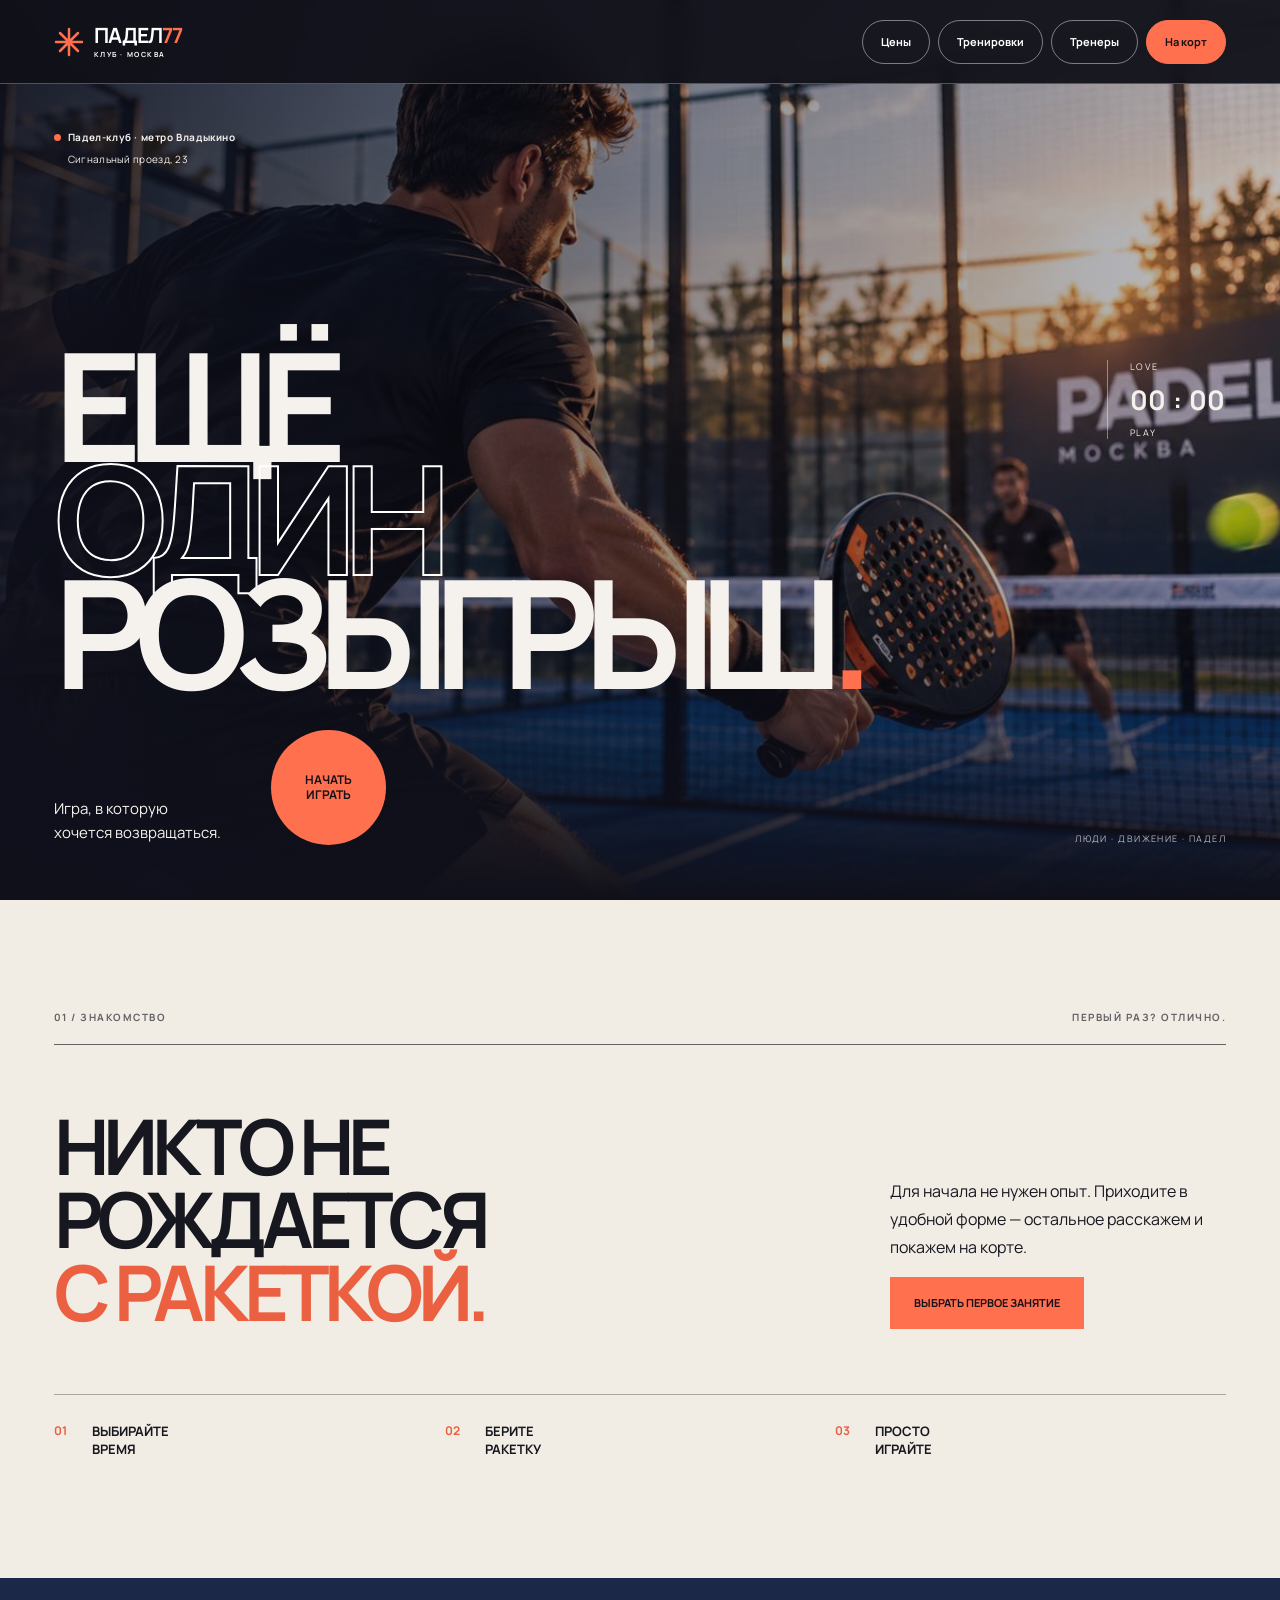
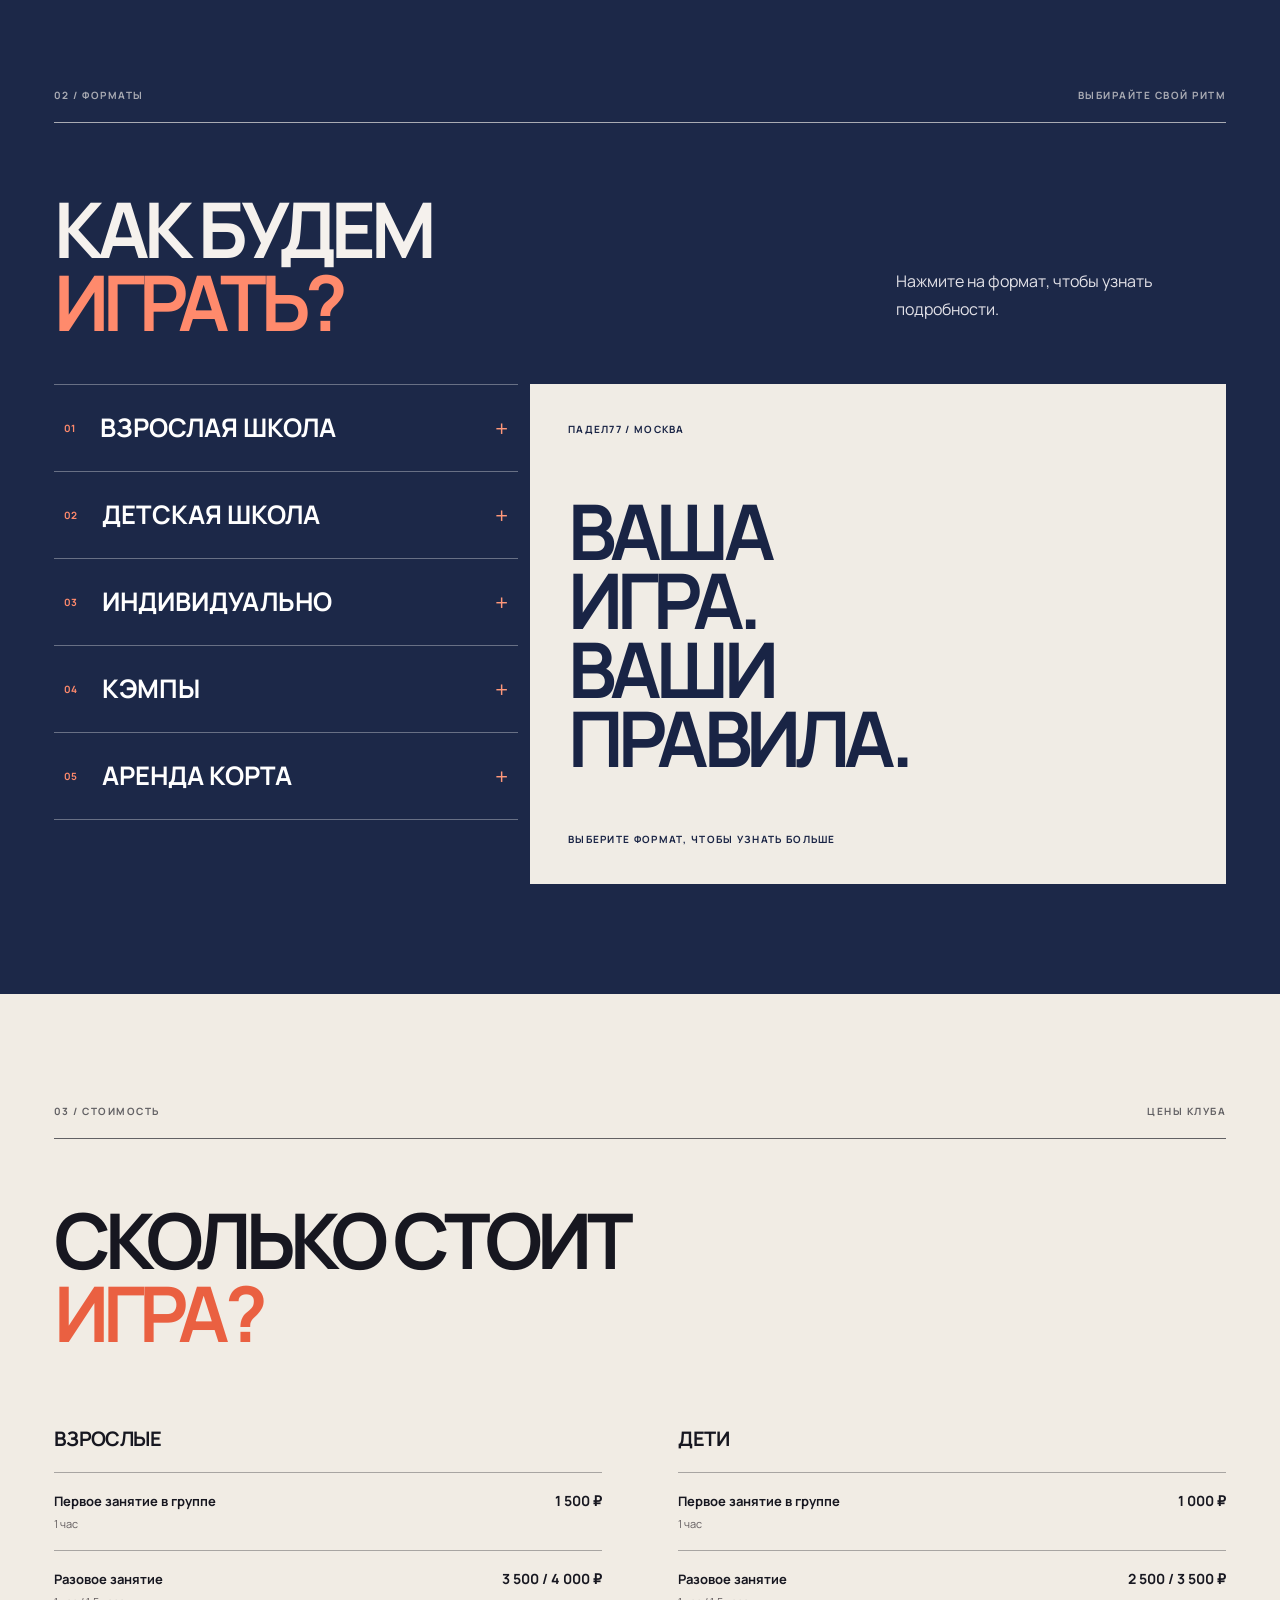
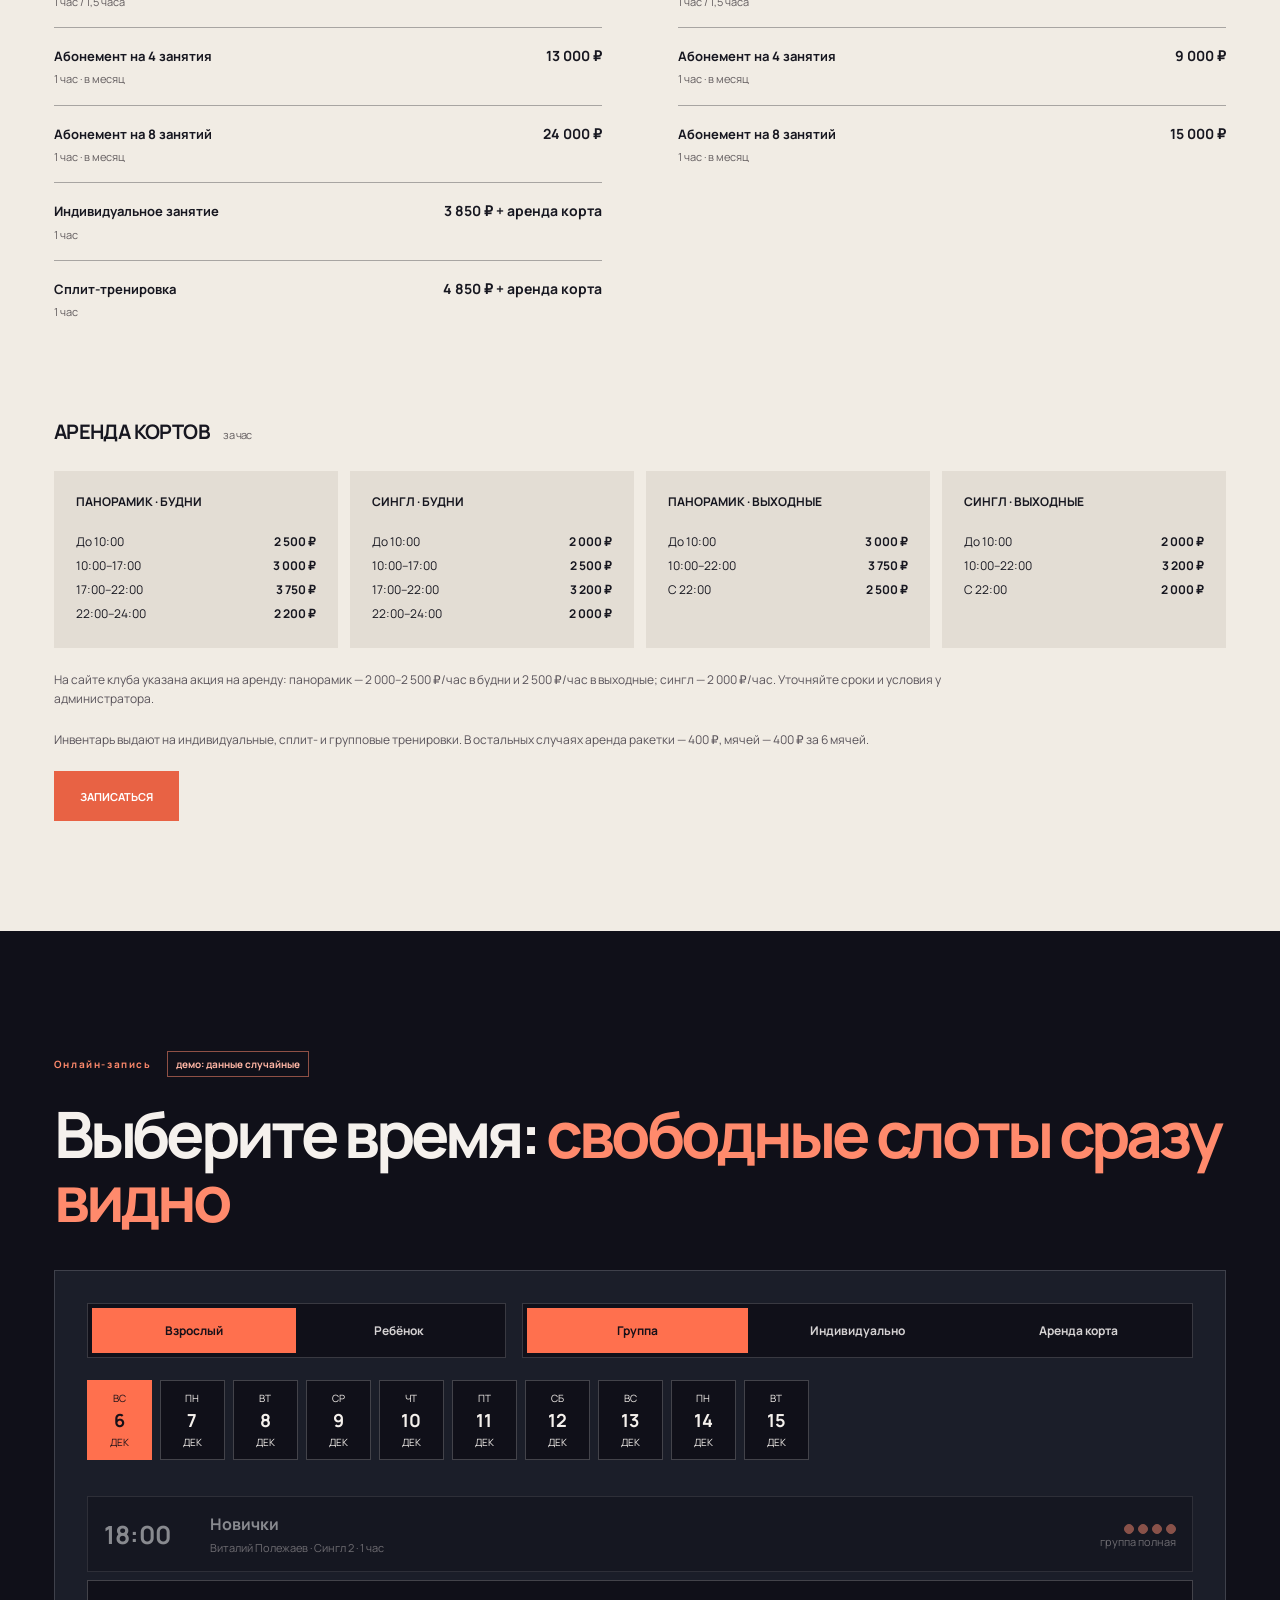
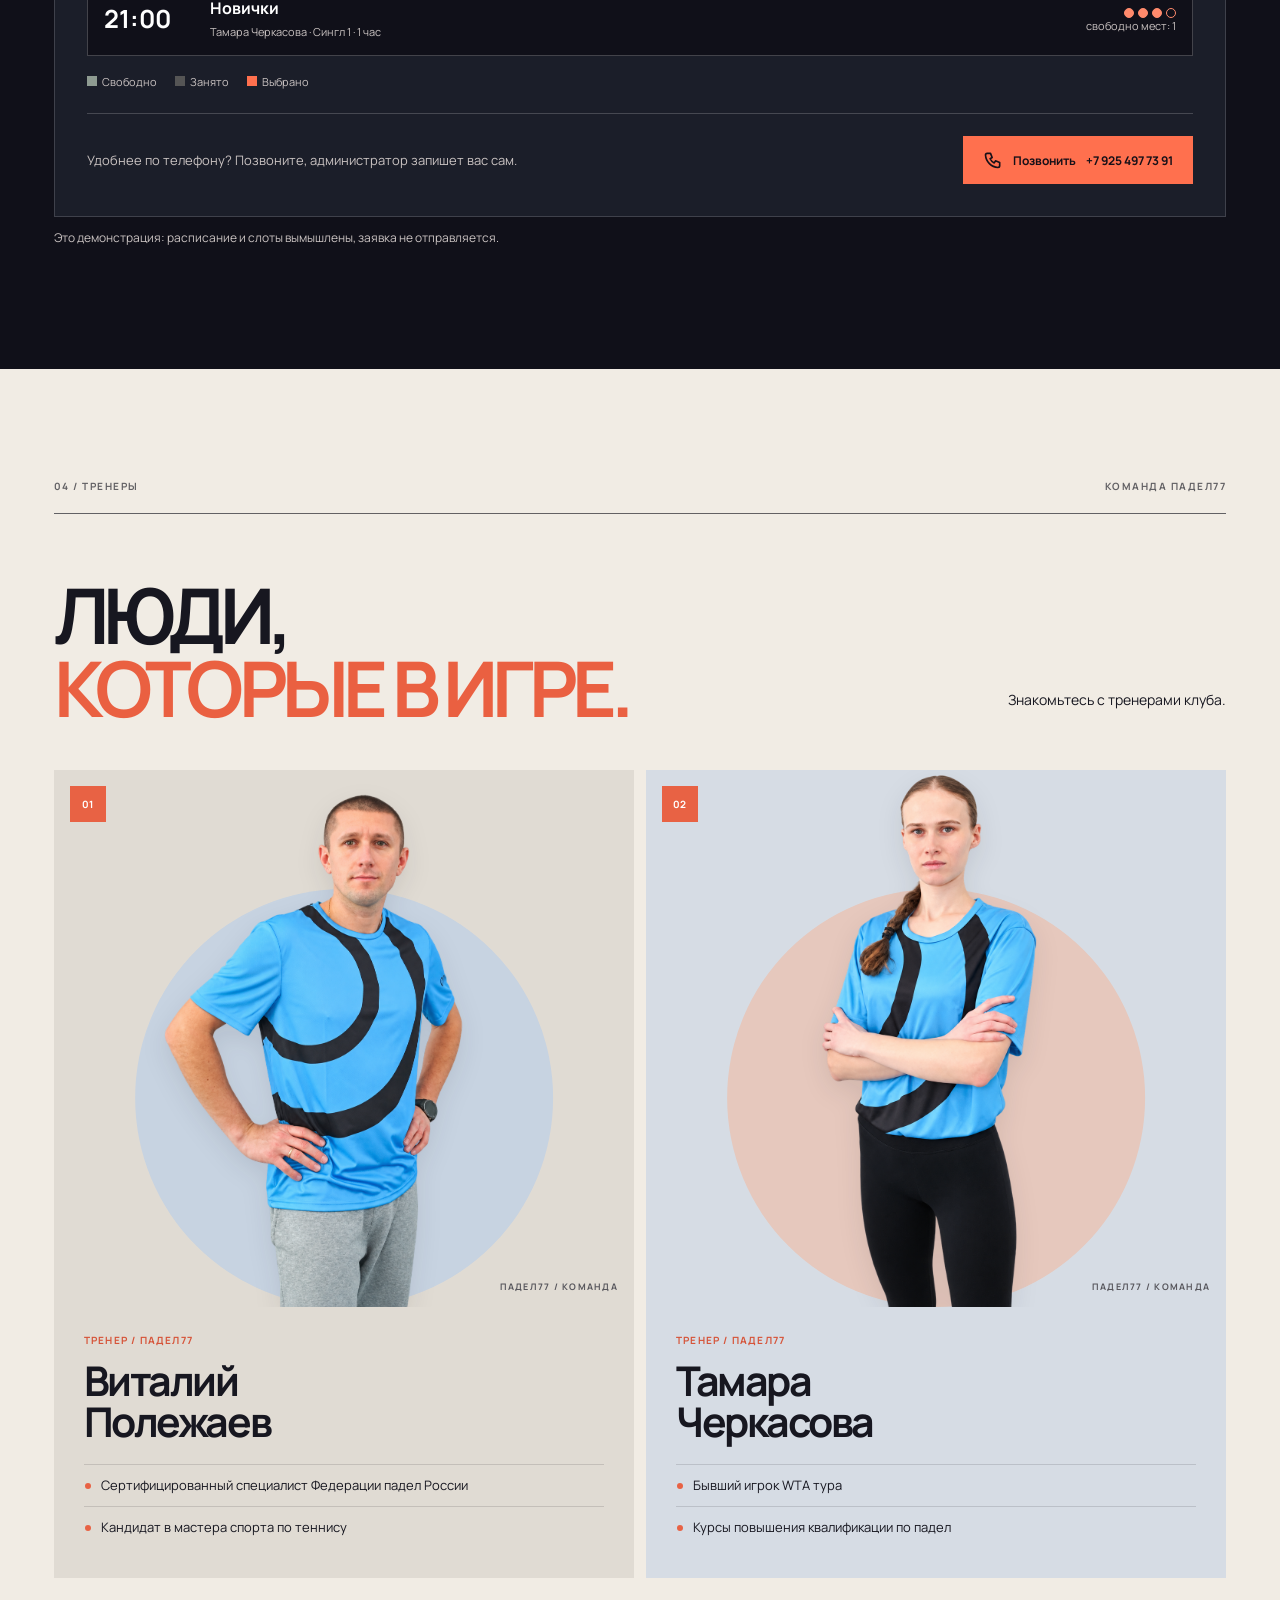
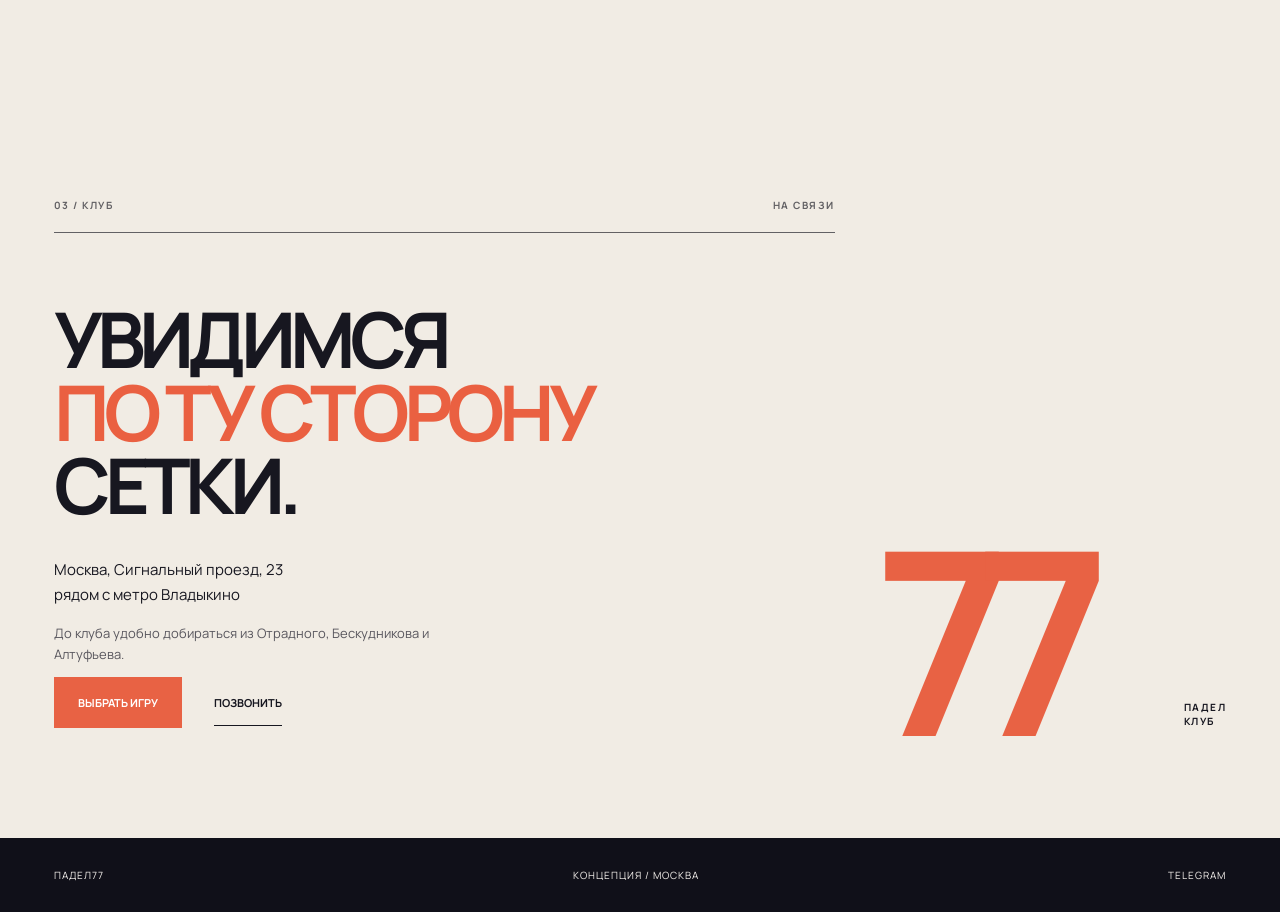
==== index.html @ 80b1ca10 "Restore booking button styling" ====
<!doctype html><html lang="ru"><head><meta charset="utf-8"><meta name="viewport" content="width=device-width, initial-scale=1"><meta name="format-detection" content="address=no"><meta name="theme-color" content="#11111a"><title>Падел77 — игра начинается здесь</title><link rel="stylesheet" href="assets/match-point.css?v=20261102-11"></head><body>
<header class="top"><a class="brand" href="#top" aria-label="Падел77 — на главную"><span class="brand-ball" aria-hidden="true"><svg width="30" height="30" viewBox="0 0 30 30" fill="none" stroke="currentColor" stroke-width="2.5" stroke-linecap="round"><path d="M15 2v26M2 15h26M6 6l18 18M24 6L6 24"/></svg></span><span>ПАДЕЛ<span>77</span><small>КЛУБ · МОСКВА</small></span></a><nav class="top-menu" aria-label="Навигация по сайту"><a href="#prices">Цены</a><a href="#play">Тренировки</a><a href="#coaches">Тренеры</a><button type="button" data-open>На корт</button></nav></header>
<main><section class="hero" id="top"><div class="hero-video"><video autoplay muted playsinline loop poster="assets/court-poster.jpg" aria-hidden="true"><source src="assets/court.mp4" type="video/mp4"></video><div class="video-shade"></div></div><div class="hero-content"><div class="hero-meta"><div class="hero-location"><span><i aria-hidden="true"></i><span>Падел-клуб · метро&nbsp;Владыкино</span></span><span class="hero-location-address">Сигнальный проезд, 23</span></div></div><h1>ЕЩЁ<br><em>ОДИН</em><br>РОЗЫГРЫШ<span>.</span></h1><div class="hero-bottom"><p>Игра, в которую<br> хочется возвращаться.</p><button data-open class="round-cta" aria-label="Выбрать игру">НАЧАТЬ<br>ИГРАТЬ </button><span class="hero-side">ЛЮДИ · ДВИЖЕНИЕ · ПАДЕЛ</span></div></div><div class="score" aria-hidden="true"><span>LOVE</span><b>00 : 00</b><span>PLAY</span></div></section>
<section class="intro" id="how"><div class="section-label"><span>01 / ЗНАКОМСТВО</span><span>ПЕРВЫЙ РАЗ? ОТЛИЧНО.</span></div><div class="intro-grid"><h2>НИКТО НЕ<br>РОЖДАЕТСЯ<br><em>С РАКЕТКОЙ.</em></h2><div><p>Для начала не нужен опыт. Приходите в удобной форме — остальное расскажем и покажем на корте.</p><button data-open class="text-link">ВЫБРАТЬ ПЕРВОЕ ЗАНЯТИЕ </button></div></div><div class="steps"><div><b>01</b><span>ВЫБИРАЙТЕ<br>ВРЕМЯ</span></div><div><b>02</b><span>БЕРИТЕ<br>РАКЕТКУ</span></div><div><b>03</b><span>ПРОСТО<br>ИГРАЙТЕ</span></div></div></section>
<section id="play" class="formats"><div class="section-label"><span>02 / ФОРМАТЫ</span><span>ВЫБИРАЙТЕ СВОЙ РИТМ</span></div><div class="formats-head"><h2>КАК БУДЕМ<br><em>ИГРАТЬ?</em></h2><p>Нажмите на формат, чтобы узнать подробности.</p></div><div class="format-layout"><div class="format-buttons" aria-label="Формат игры"><button aria-haspopup="dialog" data-format="group"><span>01</span>ВЗРОСЛАЯ ШКОЛА</button><button aria-haspopup="dialog" data-format="kid"><span>02</span>ДЕТСКАЯ ШКОЛА</button><button aria-haspopup="dialog" data-format="individual"><span>03</span>ИНДИВИДУАЛЬНО</button><button aria-haspopup="dialog" data-format="camp"><span>04</span>КЭМПЫ</button><button aria-haspopup="dialog" data-format="rent"><span>05</span>АРЕНДА КОРТА</button></div><div class="format-aside" aria-hidden="true"><span>ПАДЕЛ77 / МОСКВА</span><strong>ВАША<br>ИГРА.<br>ВАШИ<br>ПРАВИЛА.</strong><small>ВЫБЕРИТЕ ФОРМАТ, ЧТОБЫ УЗНАТЬ БОЛЬШЕ</small></div></div></section>
<section class="prices" id="prices"><div class="section-label"><span>03 / СТОИМОСТЬ</span><span>ЦЕНЫ КЛУБА</span></div><h2>СКОЛЬКО СТОИТ<br><em>ИГРА?</em></h2><div class="price-columns"><div class="price-group"><h3>ВЗРОСЛЫЕ</h3><dl><div><dt>Первое занятие в группе <small>1 час</small></dt><dd>1 500 ₽</dd></div><div><dt>Разовое занятие <small>1 час / 1,5 часа</small></dt><dd>3 500 / 4 000 ₽</dd></div><div><dt>Абонемент на 4 занятия <small>1 час · в месяц</small></dt><dd>13 000 ₽</dd></div><div><dt>Абонемент на 8 занятий <small>1 час · в месяц</small></dt><dd>24 000 ₽</dd></div><div><dt>Индивидуальное занятие <small>1 час</small></dt><dd>3 850 ₽ + аренда корта</dd></div><div><dt>Сплит-тренировка <small>1 час</small></dt><dd>4 850 ₽ + аренда корта</dd></div></dl></div><div class="price-group"><h3>ДЕТИ</h3><dl><div><dt>Первое занятие в группе <small>1 час</small></dt><dd>1 000 ₽</dd></div><div><dt>Разовое занятие <small>1 час / 1,5 часа</small></dt><dd>2 500 / 3 500 ₽</dd></div><div><dt>Абонемент на 4 занятия <small>1 час · в месяц</small></dt><dd>9 000 ₽</dd></div><div><dt>Абонемент на 8 занятий <small>1 час · в месяц</small></dt><dd>15 000 ₽</dd></div></dl></div></div><h3 class="rental-title">АРЕНДА КОРТОВ <small>за час</small></h3><div class="rental-grid"><div><h4>ПАНОРАМИК · БУДНИ</h4><p>До 10:00 <b>2 500 ₽</b><br>10:00–17:00 <b>3 000 ₽</b><br>17:00–22:00 <b>3 750 ₽</b><br>22:00–24:00 <b>2 200 ₽</b></p></div><div><h4>СИНГЛ · БУДНИ</h4><p>До 10:00 <b>2 000 ₽</b><br>10:00–17:00 <b>2 500 ₽</b><br>17:00–22:00 <b>3 200 ₽</b><br>22:00–24:00 <b>2 000 ₽</b></p></div><div><h4>ПАНОРАМИК · ВЫХОДНЫЕ</h4><p>До 10:00 <b>3 000 ₽</b><br>10:00–22:00 <b>3 750 ₽</b><br>С 22:00 <b>2 500 ₽</b></p></div><div><h4>СИНГЛ · ВЫХОДНЫЕ</h4><p>До 10:00 <b>2 000 ₽</b><br>10:00–22:00 <b>3 200 ₽</b><br>С 22:00 <b>2 000 ₽</b></p></div></div><p class="price-note">На сайте клуба указана акция на аренду: панорамик — 2 000–2 500 ₽/час в будни и 2 500 ₽/час в выходные; сингл — 2 000 ₽/час. Уточняйте сроки и условия у администратора.</p><p class="price-note">Инвентарь выдают на индивидуальные, сплит- и групповые тренировки. В остальных случаях аренда ракетки — 400 ₽, мячей — 400 ₽ за 6 мячей.</p><button data-open class="prices-cta">ЗАПИСАТЬСЯ</button></section>
<section class="booking" id="book" aria-labelledby="h-book">
  <p class="eyebrow" >Онлайн-запись <span class="demo">демо: данные случайные</span></p>
  <h2 id="h-book" >Выберите время: <em>свободные слоты сразу видно</em></h2>
  <div class="bk glass" id="bk" >
    <div class="bk-top">
      <div class="seg bk-who" role="group" aria-label="Для кого" id="bkWho"><button type="button" data-v="adult" aria-pressed="true">Взрослый</button><button type="button" data-v="kid" aria-pressed="false">Ребёнок</button></div>
      <div class="seg bk-mode" role="group" aria-label="Что записываем" id="bkMode">
        <button type="button" data-v="group" aria-pressed="true">Группа</button><button type="button" data-v="ind" aria-pressed="false">Индивидуально</button><button type="button" data-v="rent" aria-pressed="false" id="bkRentB">Аренда корта</button>
      </div>
    </div>
    <div class="bk-days" id="bkDays" role="group" aria-label="Дата"></div>
    <div class="bk-opt" id="bkOpt"></div>
    <div class="bk-body" id="bkBody" aria-live="polite"></div>
    <div class="bk-legend"><span><i class="f"></i>Свободно</span><span><i class="b"></i>Занято</span><span><i class="s"></i>Выбрано</span></div>
    <form class="bk-sum" id="bkForm" hidden>
      <div class="bk-pick"><small>Вы выбрали</small><b id="bkPick"></b><span id="bkPrice"></span></div>
      <div class="bk-fields"><input id="bkName" aria-label="Имя" type="text" placeholder="Имя" autocomplete="name" required><input id="bkTel" aria-label="Телефон" type="tel" placeholder="Телефон" autocomplete="tel" required><button class="booking-button" type="submit">Записаться</button></div>
    </form>
    <p class="bk-ok" id="bkOk" hidden></p>
    <div class="bk-call"><span>Удобнее по телефону? Позвоните, администратор запишет вас сам.</span><a class="booking-button bk-tel" href="tel:+79254977391" aria-label="Позвонить +7 925 497 73 91"><svg viewBox="0 0 24 24" width="20" height="20" fill="none" stroke="currentColor" stroke-width="2" stroke-linecap="round" stroke-linejoin="round" aria-hidden="true"><path d="M5 4h4l2 5-2.5 1.5a11 11 0 005 5L15 13l5 2v4a2 2 0 01-2 2A16 16 0 013 6a2 2 0 012-2z"/></svg>Позвонить <b>+7 925 497 73 91</b></a></div>
  </div>
  <div class="tm" id="tm" hidden><div class="tm-bg" data-tmx></div><div class="tm-p" role="dialog" aria-modal="true" aria-labelledby="tmN"><button class="tm-x" type="button" data-tmx aria-label="Закрыть">×</button><div class="tm-av" id="tmI"></div><span class="tm-role">Тренер</span><h3 id="tmN"></h3><p id="tmB"></p><ul class="tm-l"><li>Групповые тренировки: до 4 человек, уровень подбирает тренер</li><li>Индивидуальное занятие: 3 850 ₽ плюс аренда корта</li></ul><div class="tm-a"><button class="booking-button" type="button" id="tmGo">Выбрать время</button><button class="booking-button secondary" type="button" data-tmx>Закрыть</button></div></div></div>
  <p class="fine2">Это демонстрация: расписание и слоты вымышлены, заявка не отправляется.</p>
</section>
<section class="coaches-section" id="coaches" aria-labelledby="coaches-title"><div class="section-label"><span>04 / ТРЕНЕРЫ</span><span>КОМАНДА ПАДЕЛ77</span></div><div class="coaches-heading"><h2 id="coaches-title">ЛЮДИ,<br><em>КОТОРЫЕ В ИГРЕ.</em></h2><p>Знакомьтесь с тренерами клуба.</p></div><div class="coaches-grid"><article class="coach-card"><div class="coach-number" aria-hidden="true">01</div><div class="coach-photo"><img src="assets/coach-vitaliy-cutout.png" alt="Виталий Полежаев, тренер по паделу" loading="lazy"><span class="coach-photo-caption" aria-hidden="true">ПАДЕЛ77 / КОМАНДА</span></div><div class="coach-info"><p class="coach-label">ТРЕНЕР / ПАДЕЛ77</p><h3>Виталий<br>Полежаев</h3><ul><li>Сертифицированный специалист Федерации падел России</li><li>Кандидат в мастера спорта по теннису</li></ul></div></article><article class="coach-card"><div class="coach-number" aria-hidden="true">02</div><div class="coach-photo"><img src="assets/coach-tamara-cutout.png" alt="Тамара Черкасова, тренер по паделу" loading="lazy"><span class="coach-photo-caption" aria-hidden="true">ПАДЕЛ77 / КОМАНДА</span></div><div class="coach-info"><p class="coach-label">ТРЕНЕР / ПАДЕЛ77</p><h3>Тамара<br>Черкасова</h3><ul><li>Бывший игрок WTA тура</li><li>Курсы повышения квалификации по падел</li></ul></div></article></div></section>
<section class="club" id="club"><div><div class="section-label"><span>03 / КЛУБ</span><span>НА СВЯЗИ</span></div><h2>УВИДИМСЯ<br><em>ПО ТУ СТОРОНУ</em><br>СЕТКИ.</h2><p>Москва, Сигнальный проезд, 23<br>рядом с метро Владыкино</p><p class="club-nearby">До клуба удобно добираться из Отрадного, Бескудникова и Алтуфьева.</p><div class="club-actions"><button data-open>ВЫБРАТЬ ИГРУ </button><a href="tel:+79254977391">ПОЗВОНИТЬ </a></div></div><div class="club-mark" aria-hidden="true">77<span>ПАДЕЛ<br>КЛУБ</span></div></section></main>
<footer><a href="#top">ПАДЕЛ77 </a><span>КОНЦЕПЦИЯ / МОСКВА</span><a href="https://t.me/Padel77_bot" target="_blank" rel="noopener">TELEGRAM </a></footer>

<dialog class="format-dialog" id="formatDialog" aria-labelledby="formatTitle" aria-describedby="formatDescription"><div class="format-dialog-top"><span id="formatLabel"></span><button class="format-close" type="button" aria-label="Закрыть окно">×</button></div><h2 id="formatTitle"></h2><p id="formatDescription"></p><ul id="formatList"></ul><button class="format-action" type="button" id="formatBook">ВЫБРАТЬ ВРЕМЯ</button><a class="format-action" id="formatCall" href="tel:+79254977391" hidden>ПОЗВОНИТЬ В КЛУБ</a></dialog><script src="assets/booking.js?v=20261102-2"></script><script src="assets/match-point.js?v=20261102-5"></script></body></html>
---- assets/match-point.css ----
@font-face{font-family:Manrope;src:url(fonts/manrope-cyrillic-700-normal.woff2);font-weight:700;unicode-range:U+0400-045F,U+0490-0491,U+2116}@font-face{font-family:Manrope;src:url(fonts/manrope-latin-700-normal.woff2);font-weight:700}@font-face{font-family:Manrope;src:url(fonts/manrope-cyrillic-400-normal.woff2);font-weight:400;unicode-range:U+0400-045F,U+0490-0491,U+2116}@font-face{font-family:Manrope;src:url(fonts/manrope-latin-400-normal.woff2);font-weight:400}*{box-sizing:border-box}html{scroll-behavior:smooth}body{margin:0;background:#101019;color:#f5f1ed;font-family:Manrope,Arial,sans-serif}button,input,select{font:inherit}button{cursor:pointer}a{color:inherit;text-decoration:none}button:focus-visible,a:focus-visible,input:focus-visible,select:focus-visible{outline:3px solid #ff704e;outline-offset:3px}.top{height:84px;position:absolute;z-index:5;top:0;left:0;right:0;padding:0 4.2%;display:flex;align-items:center;color:#fff;border-bottom:1px solid #ffffff45}.brand{display:flex;align-items:center;gap:10px;font-size:21px;font-weight:700;letter-spacing:-1px;line-height:1}.brand>span:last-child>span{color:#ff704e}.brand small{display:block;font-size:7px;letter-spacing:.22em;margin-top:5px}.brand-ball{font-size:30px;color:#ff704e}.top nav{display:flex;gap:36px;margin:auto;font-size:12px;font-weight:700}.book-top{border:1px solid white;border-radius:100px;background:none;color:white;padding:13px 22px;font-size:11px;font-weight:700}.book-top span{color:#ff704e;margin-left:25px}.hero{height:min(900px,100svh);min-height:740px;position:relative;overflow:hidden}.hero-video,.video-shade{position:absolute;inset:0}.hero-video video{width:100%;height:100%;object-fit:cover;object-position:center}.video-shade{background:linear-gradient(90deg,#0f101be8,#0f101b74 50%,#0f101b44),linear-gradient(0deg,#101019 0%,transparent 35%)}.hero-content{position:relative;height:100%;padding:130px 4.2% 55px;display:flex;flex-direction:column}.hero-meta,.section-label{display:flex;justify-content:space-between;font-size:10px;font-weight:700;letter-spacing:.15em}.hero-meta i{display:inline-block;width:7px;height:7px;border-radius:50%;background:#ff704e;margin-right:6px}.hero h1{font-size:clamp(80px,11.8vw,180px);line-height:.75;letter-spacing:-.095em;margin:auto 0 0;font-weight:700}.hero h1 em{font-style:normal;color:transparent;-webkit-text-stroke:2px #fff}.hero h1>span{color:#ff704e}.hero-bottom{display:flex;align-items:end;gap:50px;margin-top:42px}.hero-bottom p{font-size:15px;line-height:1.6;margin:0}.round-cta{width:115px;height:115px;border-radius:50%;border:0;background:#ff704e;color:#171018;font-size:12px;line-height:1.25;font-weight:700;text-align:left;padding-left:24px;position:relative}.round-cta b{position:absolute;right:21px;top:18px;font-size:20px}.hero-side{font-size:9px;letter-spacing:.16em;margin-left:auto;color:#ffffffb0}.score{position:absolute;right:4.2%;top:40%;border-left:1px solid #ffffff6b;padding-left:22px;display:grid;gap:8px;font-size:9px;letter-spacing:.2em}.score b{font-size:27px;letter-spacing:.03em}.intro,.formats,.club{padding:110px 4.2%}.intro{background:#f1ece4;color:#171720}.section-label{padding-bottom:20px;border-bottom:1px solid currentColor;opacity:.65}.intro-grid{display:grid;grid-template-columns:1.4fr .6fr;gap:50px;align-items:end;margin:65px 0}.intro h2,.formats h2,.club h2{font-size:clamp(48px,6vw,92px);letter-spacing:-.075em;line-height:.95;margin:0;font-weight:700}.intro h2 em,.formats h2 em,.club h2 em{font-style:normal;color:#ea6041}.intro-grid p,.formats-head p{font-size:16px;line-height:1.75;max-width:330px}.text-link{border:0;background:none;padding:15px 0;border-bottom:1px solid #171720;font-size:11px;font-weight:700}.text-link span{margin-left:30px}.steps{display:grid;grid-template-columns:repeat(3,1fr);border-top:1px solid #17172055}.steps div{padding:27px 22px 10px 0;display:flex;gap:25px}.steps b{font-size:12px;color:#ea6041}.steps span{font-size:13px;line-height:1.4;font-weight:700}.formats{background:#1c2848}.formats-head{display:flex;justify-content:space-between;align-items:end;margin:70px 0 45px}.formats h2 em{color:#ff8a6c}.formats-head p{color:#e3e2e8}.format-layout{display:grid;grid-template-columns:.8fr 1.2fr;gap:12px}.format-buttons{display:flex;flex-direction:column}.format-buttons button{background:transparent;border:0;border-top:1px solid #ffffff55;color:white;text-align:left;font-weight:700;font-size:clamp(18px,2vw,28px);padding:27px 10px;display:flex;align-items:center;gap:25px}.format-buttons button:last-child{border-bottom:1px solid #ffffff55}.format-buttons button span{font-size:10px;color:#ff8a6c}.format-buttons button b{margin-left:auto;font-size:18px}.format-buttons button[aria-selected=true]{color:#ff987a}.format-detail{background:#f0ece5;color:#192445;padding:35px;position:relative;overflow:hidden;min-height:440px}.detail-label{font-size:10px;font-weight:700;letter-spacing:.12em}.format-detail h3{font-size:clamp(30px,3vw,46px);letter-spacing:-.06em;line-height:1;margin:120px 0 20px;position:relative}.format-detail p{line-height:1.65;font-size:13px;max-width:370px}.detail-cta,.club-actions button{border:0;background:#e86244;color:white;padding:18px 24px;font-size:11px;font-weight:700;margin-top:14px}.detail-cta span{margin-left:30px}.court-illustration{position:absolute;width:250px;height:150px;border:2px solid #19244544;right:30px;top:45px;transform:rotate(-10deg)}.court-illustration:before,.court-illustration:after{content:'';position:absolute;background:#19244544}.court-illustration:before{height:100%;width:2px;left:50%}.court-illustration:after{width:100%;height:2px;top:50%}.court-illustration span{position:absolute;font-size:90px;font-weight:700;right:8px;top:8px;color:#e8624435;letter-spacing:-.1em}.court-illustration i{position:absolute;background:#e86244;width:13px;height:13px;border-radius:50%;left:24%;top:24%}.club{background:#f1ece4;color:#171720;display:grid;grid-template-columns:1fr .45fr;gap:40px}.club h2{margin-top:70px}.club p{font-size:15px;line-height:1.7;margin-top:35px}.club-actions{display:flex;align-items:center;gap:32px}.club-actions a{font-size:11px;font-weight:700;border-bottom:1px solid;padding:15px 0}.club-mark{align-self:end;font-size:clamp(150px,20vw,300px);line-height:.7;letter-spacing:-.15em;font-weight:700;color:#e86244;position:relative}.club-mark span{font-size:10px;letter-spacing:.15em;line-height:1.4;position:absolute;right:0;bottom:0;color:#171720}footer{padding:30px 4.2%;display:flex;justify-content:space-between;font-size:10px;letter-spacing:.1em}dialog{border:0;background:#f1ece4;color:#171720;width:min(520px,100%);padding:28px;max-height:90vh}dialog::backdrop{background:#101019cf}.dialog-head{display:flex;justify-content:space-between;font-size:10px;font-weight:700;letter-spacing:.15em}.dialog-head button{border:0;background:none;font-size:30px;line-height:1}dialog h2{font-size:54px;line-height:.9;letter-spacing:-.07em;margin:40px 0 20px}dialog h2 em{font-style:normal;color:#e86244}dialog p{font-size:13px;line-height:1.6;color:#59575e}form{display:grid;gap:16px;margin-top:30px}form label{font-size:10px;font-weight:700;letter-spacing:.12em}form input,form select{display:block;width:100%;margin-top:8px;padding:15px;border:1px solid #aaa4a0;background:#fff;color:#171720;border-radius:0}form button,#again{padding:18px;border:0;background:#e86244;color:white;font-size:11px;font-weight:700}#success{padding:20px;background:white;margin-top:20px}#success[hidden],form[hidden]{display:none}
@media(max-width:760px){.top{height:72px;padding:0 22px}.top nav{display:none}.book-top{margin-left:auto}.hero{height:850px;min-height:0;max-height:none}.hero-content{padding:115px 22px 35px}.hero-meta{font-size:8px}.hero h1{font-size:clamp(67px,17vw,110px);line-height:.79}.hero h1 em{-webkit-text-stroke:1px #fff}.hero-bottom{gap:20px;margin-top:30px}.hero-bottom p{font-size:13px}.round-cta{width:96px;height:96px;padding-left:19px;font-size:10px}.hero-side{display:none}.score{right:22px;top:27%;font-size:8px}.score b{font-size:19px}.hero-video video{object-position:53% center}.intro,.formats,.club{padding:70px 22px}.section-label{font-size:8px;gap:10px}.section-label span:last-child{text-align:right}.intro-grid{grid-template-columns:1fr;gap:20px;margin:45px 0}.intro h2,.formats h2,.club h2{font-size:clamp(43px,11vw,70px)}.intro-grid p,.formats-head p{font-size:13px}.steps div{display:block}.steps b,.steps span{display:block}.steps span{margin-top:12px;font-size:10px}.formats-head{display:block;margin:45px 0 30px}.format-layout{grid-template-columns:1fr}.format-buttons button{font-size:18px;padding:20px 0}.format-detail{min-height:370px;padding:24px}.format-detail h3{margin-top:130px;font-size:32px}.court-illustration{width:180px;height:105px;right:20px;top:40px}.court-illustration span{font-size:65px}.club{grid-template-columns:1fr}.club h2{margin-top:45px}.club-mark{font-size:180px;text-align:right}.club-mark span{right:8px}footer{padding:25px 22px;gap:10px;font-size:8px}footer span{display:none}dialog{width:calc(100% - 24px);padding:22px}dialog h2{font-size:48px}}
@media(prefers-reduced-motion:reduce){html{scroll-behavior:auto}.hero-video video{visibility:hidden}.hero-video{background:linear-gradient(#10101977,#101019a8),url('court-poster.jpg') center/cover}}

.brand-ball{display:flex}.round-cta b,.book-top span{font-family:Arial,sans-serif}
/* Booking: original scheduling flow, styled for Match Point. */
[hidden]{display:none!important}.booking{padding:110px 4.2%;background:#101019;color:#f5f1ed;scroll-margin-top:10px}.booking .eyebrow{font-size:10px;letter-spacing:.16em;font-weight:700;color:#ff8a6c}.booking .demo{display:inline-block;margin-left:12px;border:1px solid #ff8a6c88;padding:5px 8px;letter-spacing:0;color:#ffb6a5}.booking h2{font-size:clamp(42px,5vw,75px);letter-spacing:-.065em;line-height:1;margin:25px 0 40px}.booking h2 em{font-style:normal;color:#ff8a6c}.bk{background:#1b1e29;border:1px solid #ffffff28;padding:32px}.bk-top{display:grid;grid-template-columns:1fr 1.6fr;gap:16px}.seg{display:flex;background:#101019;border:1px solid #ffffff2c;padding:4px}.seg button{flex:1;border:0;background:none;color:#d5d2d3;padding:14px 10px;font-size:12px;font-weight:700}.seg button[aria-pressed=true]{background:#ff704e;color:#171018}.bk-days{display:flex;gap:8px;overflow-x:auto;padding:22px 0 10px}.bk-days button{flex:none;min-width:65px;display:grid;gap:3px;padding:10px;border:1px solid #ffffff36;background:#101019;color:#f5f1ed}.bk-days button[aria-pressed=true]{background:#ff704e;color:#171018;border-color:#ff704e}.bk-days small{font-size:10px;text-transform:uppercase}.bk-days b{font-size:18px}.bk-opt{display:flex;flex-wrap:wrap;gap:8px;margin:8px 0}.bk-opt button{border:1px solid #ffffff50;background:transparent;color:#fff;padding:10px 14px}.bk-opt button[aria-pressed=true]{border-color:#ff704e;color:#ff9a83}.bk-hint{color:#d0c7c4!important}.bk-body{margin-top:18px;min-height:100px}.bk-g{display:grid;gap:8px}.bk-gc{width:100%;display:grid;grid-template-columns:90px 1fr auto;align-items:center;gap:16px;border:1px solid #ffffff36;background:#101019;color:#fff;text-align:left;padding:16px}.bk-gc:disabled,.bk-slot:disabled{opacity:.48;cursor:not-allowed}.bk-gc.sel,.bk-slot.sel{border-color:#ff704e;background:#ff704e24}.bk-gc .t{font-size:25px;font-weight:700}.bk-gc .m b,.bk-gc .m small{display:block}.bk-gc .m small,.bk-gc .pl{color:#c9c2c1;font-size:11px;margin-top:5px}.bk-gc .pl{text-align:right}.dots{display:flex;gap:4px;justify-content:flex-end}.dots i{width:10px;height:10px;border:1px solid #ff8a6c;border-radius:50%}.dots i.x{background:#ff8a6c}.bk-slots{display:grid;grid-template-columns:repeat(auto-fill,minmax(90px,1fr));gap:8px}.bk-slot{display:grid;gap:5px;border:1px solid #ffffff44;background:#101019;color:#fff;padding:14px 8px}.bk-slot small{color:#c9c2c1;font-size:10px}.bk-legend{display:flex;gap:18px;margin-top:18px;font-size:11px;color:#c9c2c1}.bk-legend i{display:inline-block;width:10px;height:10px;background:#8e9b91;margin-right:5px}.bk-legend .b{background:#555}.bk-legend .s{background:#ff704e}.bk-sum{margin-top:24px;padding-top:24px;border-top:1px solid #ffffff36;display:grid;grid-template-columns:1fr 1.4fr;gap:20px}.bk-pick small,.bk-pick b,.bk-pick span{display:block}.bk-pick small{color:#c9c2c1;font-size:10px}.bk-pick b{margin:8px 0;font-size:14px}.bk-pick span{color:#ff9a83;font-size:22px}.bk-fields{display:grid;grid-template-columns:1fr 1fr auto;gap:8px}.bk-fields input{min-width:0;background:#101019;color:white;border:1px solid #ffffff55;padding:14px;font-size:14px}.booking-button{display:inline-flex;align-items:center;justify-content:center;gap:10px;border:0;background:#ff704e;color:#171018;padding:14px 20px;font-size:12px;font-weight:700;text-decoration:none}.bk-ok{padding:18px;background:#ff704e24;border:1px solid #ff704e;color:#fff;line-height:1.6}.bk-call{display:flex;gap:20px;align-items:center;justify-content:space-between;border-top:1px solid #ffffff30;margin-top:24px;padding-top:22px;color:#c9c2c1;font-size:13px}.fine2{color:#c9c2c1;font-size:12px;line-height:1.5}.tm{position:fixed;inset:0;z-index:20;display:grid;place-items:center;padding:18px}.tm-bg{position:absolute;inset:0;background:#000b}.tm-p{position:relative;width:min(440px,100%);max-height:100%;overflow:auto;background:#1b1e29;border:1px solid #ffffff55;padding:28px;color:#fff}.tm-x{position:absolute;right:12px;top:10px;background:none;border:0;color:white;font-size:28px}.tm-av{color:#ff8a6c;font-size:30px;font-weight:700}.tm-role{display:block;margin-top:18px;color:#ff8a6c;font-size:10px}.tm-p h3{font-size:28px;margin:10px 0}.tm-p p,.tm-l{font-size:13px;line-height:1.6;color:#d8d1cd}.tm-a{display:flex;gap:10px;flex-wrap:wrap}.tm-a .secondary{background:transparent;border:1px solid #fff;color:#fff}.bk-empty{color:#d8d1cd}
@media(max-width:760px){.booking{padding:70px 22px}.booking h2{font-size:42px}.bk{padding:16px}.bk-top{grid-template-columns:1fr;gap:8px}.seg button{font-size:10px;padding:12px 5px}.bk-days button{min-width:56px}.bk-gc{grid-template-columns:65px 1fr;padding:14px;gap:8px}.bk-gc .t{font-size:21px}.bk-gc .pl{grid-column:1/-1;text-align:left;display:flex;gap:10px;align-items:center}.bk-sum{grid-template-columns:1fr}.bk-fields{grid-template-columns:1fr}.bk-fields input{font-size:16px}.bk-call{align-items:stretch;flex-direction:column}.bk-legend{gap:10px;font-size:10px}.booking .demo{margin:8px 0 0;display:table}}
/* Keep the whole opening composition inside the browser's visible viewport. */
.book-top,.round-cta,.detail-cta,.club-actions button,.club-actions a,.booking-button,.seg button,.bk-days button,.bk-opt button,.bk-slot,.tm-a button{display:inline-flex;align-items:center;justify-content:center;text-align:center}
.round-cta{padding:0;line-height:1.2}.bk-days button{display:flex;flex-direction:column}.bk-slot{display:flex;flex-direction:column}.bk-opt button{min-height:44px}.steps div{align-items:flex-start}.bk-gc{align-items:center}.bk-gc .t{align-self:center}.bk-fields button{min-height:48px}.club-actions button{margin-top:0}.top .book-top{min-height:44px}
@media(max-width:760px){
 .hero{height:100vh;height:100svh;min-height:0}
 .hero-content{padding:clamp(90px,14svh,115px) 22px max(20px,env(safe-area-inset-bottom));}
 .hero h1{font-size:clamp(52px,min(15.5vw,10.5svh),100px);line-height:.8;margin:auto 0 0}
 .hero-bottom{margin-top:clamp(14px,3svh,28px);align-items:center}
 .hero-bottom p{font-size:clamp(11px,1.8svh,13px)}
 .round-cta{width:clamp(70px,12svh,96px);height:clamp(70px,12svh,96px);flex:none}
 .score{top:27%}.bk-gc .pl{align-items:center}.bk-gc .dots{align-items:center}
}
/* Training and published price list. */
[hidden]{display:none!important}.camp-call{display:inline-flex;align-items:center;justify-content:center}.prices{padding:110px 4.2%;background:#f1ece4;color:#171720}.prices h2{font-size:clamp(48px,6vw,92px);letter-spacing:-.075em;line-height:.95;margin:65px 0 55px}.prices h2 em{font-style:normal;color:#ea6041}.price-columns{display:grid;grid-template-columns:1fr 1fr;gap:clamp(30px,6vw,100px)}.price-group h3,.rental-title{font-size:20px;letter-spacing:-.03em}.price-group dl{margin:0}.price-group dl>div{display:flex;justify-content:space-between;align-items:baseline;gap:20px;padding:18px 0;border-top:1px solid #17172055}.price-group dt{font-size:13px;font-weight:700;line-height:1.4}.price-group small{display:block;font-size:11px;font-weight:400;color:#635d5f;margin-top:6px}.price-group dd{font-size:14px;font-weight:700;margin:0;text-align:right;white-space:nowrap}.rental-title{margin:80px 0 26px}.rental-title small{font-size:11px;font-weight:400;color:#635d5f;margin-left:10px}.rental-grid{display:grid;grid-template-columns:repeat(4,1fr);gap:12px}.rental-grid>div{padding:22px;background:#e3ddd4}.rental-grid h4{margin:0 0 20px;font-size:12px}.rental-grid p{margin:0;font-size:12px;line-height:2}.rental-grid p b{display:block;float:right;clear:right}.price-note{font-size:12px;line-height:1.6;color:#59535a;max-width:900px;margin:22px 0}.prices-cta{min-height:50px;padding:15px 26px;border:0;background:#e86244;color:white;font-size:11px;font-weight:700;display:inline-flex;align-items:center;justify-content:center}.format-buttons button{justify-content:flex-start;line-height:1.25}.format-buttons button span{flex:none}.format-detail{min-height:500px}
@media(max-width:760px){.prices{padding:70px 22px}.prices h2{font-size:clamp(43px,11vw,70px);margin:45px 0 35px}.price-columns{grid-template-columns:1fr;gap:35px}.price-group h3{font-size:17px}.price-group dl>div{gap:10px}.price-group dt,.price-group dd{font-size:12px}.price-group dd{white-space:normal;max-width:48%}.rental-title{margin-top:55px}.rental-grid{grid-template-columns:1fr 1fr}.rental-grid>div{padding:16px 12px}.rental-grid h4{font-size:10px;min-height:28px}.rental-grid p{font-size:10px}.format-buttons button{font-size:16px}.format-detail{min-height:410px}}
.format-buttons button{width:100%;cursor:pointer}.format-buttons button:hover,.format-buttons button:focus-visible{color:#ff987a}.format-aside{background:#f0ece5;color:#192445;padding:38px;min-height:500px;display:flex;flex-direction:column;justify-content:space-between}.format-aside span,.format-aside small{font-size:10px;font-weight:700;letter-spacing:.13em}.format-aside strong{font-size:clamp(48px,6vw,92px);line-height:.9;letter-spacing:-.075em}.format-dialog{width:min(540px,calc(100% - 32px));max-height:min(90vh,760px);overflow:auto;border:0;background:#f1ece4;color:#171720;padding:32px}.format-dialog::backdrop{background:#101019d9}.format-dialog-top{display:flex;justify-content:space-between;align-items:center;gap:12px;font-size:10px;font-weight:700;letter-spacing:.14em;color:#a84430}.format-close{display:grid;place-items:center;flex:none;width:42px;height:42px;border:1px solid #17172055;background:transparent;color:#171720;font-size:28px;line-height:1}.format-dialog h2{font-size:clamp(34px,5vw,48px);line-height:1;letter-spacing:-.06em;margin:36px 0 16px}.format-dialog p{font-size:14px;line-height:1.6;color:#59575e}.format-dialog ul{padding:18px 0 10px;list-style:none;margin:0}.format-dialog li{position:relative;padding:11px 0 11px 23px;border-top:1px solid #17172022;font-size:13px;line-height:1.4}.format-dialog li::before{content:'';position:absolute;left:2px;top:17px;width:7px;height:7px;background:#e86244;border-radius:50%}.format-action{display:inline-flex;align-items:center;justify-content:center;min-height:52px;margin-top:20px;padding:16px 24px;border:0;background:#e86244;color:white;font-size:11px;font-weight:700;text-align:center;text-decoration:none}.format-action[hidden]{display:none}
@media(max-width:760px){.format-aside{min-height:220px;padding:24px}.format-aside strong{font-size:48px;line-height:.84}.format-aside small{font-size:9px}.format-dialog{padding:22px;width:calc(100% - 24px);max-height:85vh}.format-dialog h2{font-size:36px;margin-top:26px}.format-action{width:100%}}
/* The list is the control; avoid a second crowded explanatory panel on phones. */
.format-buttons button::after{content:'+';margin-left:auto;font-size:23px;font-weight:400;color:#ff987a;line-height:1}
.format-open::before{content:'';position:fixed;inset:0;z-index:999;background:#101019d9}
.format-dialog[open]{z-index:1000}
@media(max-width:760px){.format-aside{display:none}.format-layout{display:block}.format-buttons button{min-height:64px;gap:18px;font-size:clamp(14px,4vw,18px);letter-spacing:0}.format-buttons button span{width:22px}.formats-head p{line-height:1.55;max-width:290px}.format-dialog h2{letter-spacing:-.035em;line-height:1.1}.format-dialog li{letter-spacing:0;line-height:1.5}}
/* Fixed navigation and readable location, including on narrow phones. */
.top{position:fixed;top:0;left:0;right:0;z-index:30;background:rgba(16,16,25,.94);backdrop-filter:blur(14px);-webkit-backdrop-filter:blur(14px)}
.top .top-menu{display:flex;align-items:center;gap:8px;margin:0 0 0 auto}
.top-menu a,.top-menu button{display:inline-flex;align-items:center;justify-content:center;min-height:44px;padding:10px 18px;border:1px solid #ffffff70;border-radius:100px;background:transparent;color:#fff;font-size:11px;font-weight:700;text-align:center;white-space:nowrap}
.top-menu button{background:#ff704e;border-color:#ff704e;color:#171018}
.top-menu a:hover,.top-menu a:focus-visible{background:#ffffff20}.top-menu button:hover{background:#ff947b}
#play,#prices,#book{scroll-margin-top:96px}.booking{scroll-margin-top:96px}
.hero-location{display:grid;gap:10px}.hero-location .metro{padding-left:13px;letter-spacing:.06em;font-size:12px;text-transform:none}.hero-address{text-align:right;max-width:170px;line-height:1.5;letter-spacing:.08em}
@media(max-width:760px){.top{height:68px;padding:0 16px}.top .brand{font-size:15px;gap:5px;letter-spacing:-.04em}.top .brand-ball svg{width:23px;height:23px}.top .brand small{font-size:6px;letter-spacing:.1em}.top .top-menu{display:flex;gap:4px}.top-menu a,.top-menu button{min-height:42px;padding:9px 10px;font-size:10px}.top-menu a:nth-child(2){padding-inline:8px}.hero-meta{gap:12px}.hero-location .metro{font-size:10px;gap:0}.hero-address{max-width:130px;font-size:8px}#play,#prices,#book{scroll-margin-top:80px}.booking{scroll-margin-top:80px}}
@media(max-width:360px){.top{padding-inline:10px}.top .brand{font-size:13px;gap:3px}.top .brand-ball svg{width:20px;height:20px}.top .brand small{font-size:5px}.top-menu a,.top-menu button{font-size:9px;padding-inline:7px}.top-menu a:nth-child(2){padding-inline:6px}}
.hero-address{align-self:end}
/* Location block: two aligned columns and consistent labels. */
.hero-meta{align-items:start;gap:16px}
.hero-location,.hero-address{display:flex;flex-direction:column;align-items:flex-start;gap:8px;line-height:1.4}
.hero-location>span,.hero-address .metro{display:flex;align-items:center;gap:7px;font-size:10px;font-weight:700;letter-spacing:.1em}
.hero-meta i{display:block;flex:none;margin:0;width:7px;height:7px}
.hero-address{align-self:start;text-align:left;max-width:none}
.hero-address .metro{padding:0;text-transform:none;letter-spacing:.06em;font-size:11px}
.hero-address .street{padding-left:14px;font-size:10px;font-weight:400;letter-spacing:.03em;white-space:nowrap}
@media(max-width:760px){.hero-meta{gap:12px}.hero-location,.hero-address{gap:7px}.hero-location>span,.hero-address .metro{font-size:8px;letter-spacing:.07em}.hero-address .metro{font-size:10px;letter-spacing:.03em}.hero-address .street{font-size:9px;padding-left:14px;letter-spacing:0}}
@media(max-width:360px){.hero-meta{gap:8px}.hero-location>span{font-size:7px;letter-spacing:.05em}.hero-address .metro{font-size:9px}.hero-address .street{font-size:8px}}
/* Trainers sit directly after the booking section. */
#coaches{scroll-margin-top:96px}.coaches-section{padding:110px 4.2%;background:#f1ece4;color:#171720}.coaches-heading{display:flex;justify-content:space-between;align-items:end;gap:35px;margin:65px 0 45px}.coaches-heading h2{font-size:clamp(48px,6vw,92px);letter-spacing:-.075em;line-height:.95;margin:0}.coaches-heading h2 em{font-style:normal;color:#ea6041}.coaches-heading>p{font-size:14px;line-height:1.6;max-width:230px}.coaches-grid{display:grid;grid-template-columns:1fr 1fr;gap:12px}.coach-card{position:relative;overflow:hidden;min-height:350px;padding:30px;display:flex;flex-direction:column;justify-content:space-between;background:#e0dbd3}.coach-card:nth-child(2){background:#d6dce4}.coach-number{font-size:10px;font-weight:700;letter-spacing:.14em}.coach-monogram{position:absolute;right:20px;top:38px;font-size:clamp(95px,12vw,170px);font-weight:700;letter-spacing:-.09em;line-height:1;color:#192445;opacity:.11}.coach-info{position:relative;max-width:420px}.coach-label{font-size:10px;font-weight:700;color:#d65439;letter-spacing:.12em}.coach-info h3{font-size:clamp(29px,3.2vw,46px);letter-spacing:-.06em;line-height:1;margin:18px 0}.coach-info ul{list-style:none;margin:0;padding:0}.coach-info li{position:relative;padding:8px 0 8px 17px;font-size:13px;line-height:1.45;border-top:1px solid #17172024}.coach-info li:before{content:'';position:absolute;left:1px;top:15px;width:6px;height:6px;border-radius:50%;background:#e86244}
@media(max-width:760px){#coaches{scroll-margin-top:80px}.coaches-section{padding:70px 22px}.coaches-heading{display:block;margin:45px 0 30px}.coaches-heading h2{font-size:clamp(40px,10.5vw,68px)}.coaches-heading>p{font-size:13px;margin-top:20px}.coaches-grid{grid-template-columns:1fr}.coach-card{min-height:275px;padding:24px}.coach-monogram{font-size:120px;top:30px}.coach-info h3{font-size:34px}.coach-info li{font-size:12px}.top .top-menu{gap:3px}.top-menu a,.top-menu button{padding-inline:7px;font-size:9px}.top-menu a:nth-child(2){padding-inline:6px}}
@media(max-width:360px){.top{padding-inline:8px}.top .brand{font-size:12px;gap:2px}.top .brand-ball svg{width:17px;height:17px}.top .top-menu{gap:2px}.top-menu a,.top-menu button,.top-menu a:nth-child(2){padding-inline:5px;font-size:8px}}
/* Coach portraits: editorial photo cards with consistent framing. */
.coach-card{padding:0;min-height:0;display:flex;flex-direction:column;background:#e0dbd3}
.coach-number{position:absolute;z-index:2;top:16px;left:16px;display:grid;place-items:center;width:36px;height:36px;background:#e86244;color:#fff;font-size:10px;letter-spacing:.04em}
.coach-photo{position:relative;overflow:hidden;background:#dce3e7;aspect-ratio:1.24}
.coach-photo img{display:block;width:100%;height:100%;object-fit:cover;object-position:center 31%;transition:transform .55s ease}
.coach-card:nth-child(2) .coach-photo img{object-position:center 31%}
.coach-card:hover .coach-photo img{transform:scale(1.035)}
.coach-photo:after{content:'';position:absolute;inset:auto 0 0;height:30%;background:linear-gradient(transparent,#11111a55);pointer-events:none}
.coach-photo-caption{position:absolute;z-index:1;bottom:14px;right:16px;color:#fff;font-size:9px;font-weight:700;letter-spacing:.14em;text-shadow:0 1px 5px #0008}
.coach-info{max-width:none;padding:26px 30px 30px;flex:1}
.coach-label{margin:0;font-size:10px}.coach-info h3{margin:13px 0 22px}.coach-info ul{margin-top:auto}.coach-info li{padding-block:11px}.coach-info li:before{top:18px}
@media(max-width:760px){.coach-card{min-height:0;padding:0}.coach-photo{aspect-ratio:1.18}.coach-info{padding:22px 24px 26px}.coach-info h3{font-size:32px;margin:12px 0 20px}.coach-number{top:12px;left:12px;width:32px;height:32px}.coach-photo-caption{font-size:8px}}
@media(prefers-reduced-motion:reduce){.coach-photo img{transition:none}}
/* Coach silhouette rises in front of the circular graphic. */
.coach-photo{isolation:isolate;background:transparent;aspect-ratio:1.08;overflow:hidden}
.coach-photo:before{content:'';position:absolute;z-index:-1;left:50%;bottom:0;width:72%;aspect-ratio:1;border-radius:50%;transform:translateX(-50%);background:#c7d3e1}
.coach-card:nth-child(2) .coach-photo:before{background:#e6c8bd}
.coach-photo img,.coach-card:nth-child(2) .coach-photo img{position:relative;width:100%;height:100%;object-fit:contain;object-position:center bottom;filter:drop-shadow(0 10px 12px #17172018)}
.coach-photo:after{display:none}.coach-photo-caption{color:#57565c;text-shadow:none;bottom:14px}
@media(max-width:760px){.coach-photo{aspect-ratio:1}.coach-photo:before{width:74%}}
/* Club location on the opening screen. */
.hero-location>span{letter-spacing:.06em;text-transform:none}
.hero-location .hero-location-address{padding-left:14px;font-size:10px;font-weight:400;letter-spacing:.03em}
@media(max-width:760px){.hero-location>span{font-size:10px;letter-spacing:.03em}.hero-location .hero-location-address{font-size:10px;letter-spacing:.02em}}
@media(max-width:360px){.hero-location>span{font-size:9px}.hero-location .hero-location-address{font-size:9px}}
.club .club-nearby{max-width:410px;margin-top:14px;color:#59575e;font-size:13px;line-height:1.6}
@media(max-width:760px){.club .club-nearby{max-width:320px;font-size:12px}}
.hero-location a[x-apple-data-detectors]{color:inherit!important;text-decoration:none!important;font:inherit!important}
/* A clear, consistent booking button on iOS and other browsers. */
.intro .text-link{-webkit-appearance:none;appearance:none;display:inline-flex;align-items:center;justify-content:center;min-height:52px;padding:14px 24px;border:0;border-radius:0;background:#ff704e;color:#171018;font-family:inherit;font-size:11px;font-weight:700;line-height:1.3;text-align:center;text-decoration:none}
.intro .text-link:hover{background:#ff8a6c;color:#171018}
@media(max-width:760px){.intro .text-link{width:100%;max-width:340px}}
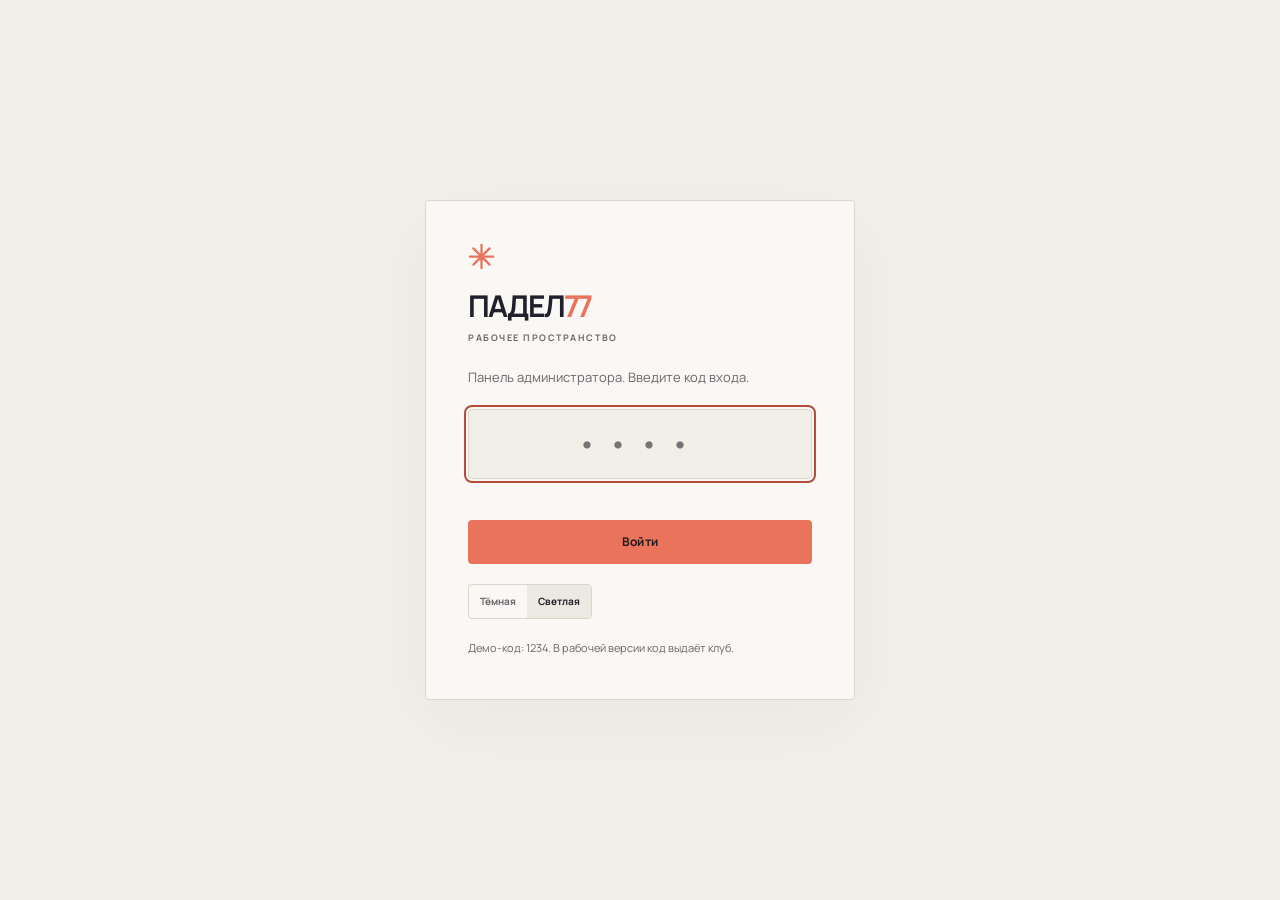
==== commit 1159f079: "Make admin demo the branch landing page" ====
--- a/index.html
+++ b/index.html
@@ -1,35 +1,397 @@
-<!doctype html><html lang="ru"><head><meta charset="utf-8"><meta name="viewport" content="width=device-width, initial-scale=1"><meta name="format-detection" content="address=no"><meta name="theme-color" content="#11111a"><title>Падел77 — игра начинается здесь</title><link rel="stylesheet" href="assets/match-point.css?v=20261102-11"></head><body>
-<header class="top"><a class="brand" href="#top" aria-label="Падел77 — на главную"><span class="brand-ball" aria-hidden="true"><svg width="30" height="30" viewBox="0 0 30 30" fill="none" stroke="currentColor" stroke-width="2.5" stroke-linecap="round"><path d="M15 2v26M2 15h26M6 6l18 18M24 6L6 24"/></svg></span><span>ПАДЕЛ<span>77</span><small>КЛУБ · МОСКВА</small></span></a><nav class="top-menu" aria-label="Навигация по сайту"><a href="#prices">Цены</a><a href="#play">Тренировки</a><a href="#coaches">Тренеры</a><button type="button" data-open>На корт</button></nav></header>
-<main><section class="hero" id="top"><div class="hero-video"><video autoplay muted playsinline loop poster="assets/court-poster.jpg" aria-hidden="true"><source src="assets/court.mp4" type="video/mp4"></video><div class="video-shade"></div></div><div class="hero-content"><div class="hero-meta"><div class="hero-location"><span><i aria-hidden="true"></i><span>Падел-клуб · метро&nbsp;Владыкино</span></span><span class="hero-location-address">Сигнальный проезд, 23</span></div></div><h1>ЕЩЁ<br><em>ОДИН</em><br>РОЗЫГРЫШ<span>.</span></h1><div class="hero-bottom"><p>Игра, в которую<br> хочется возвращаться.</p><button data-open class="round-cta" aria-label="Выбрать игру">НАЧАТЬ<br>ИГРАТЬ </button><span class="hero-side">ЛЮДИ · ДВИЖЕНИЕ · ПАДЕЛ</span></div></div><div class="score" aria-hidden="true"><span>LOVE</span><b>00 : 00</b><span>PLAY</span></div></section>
-<section class="intro" id="how"><div class="section-label"><span>01 / ЗНАКОМСТВО</span><span>ПЕРВЫЙ РАЗ? ОТЛИЧНО.</span></div><div class="intro-grid"><h2>НИКТО НЕ<br>РОЖДАЕТСЯ<br><em>С РАКЕТКОЙ.</em></h2><div><p>Для начала не нужен опыт. Приходите в удобной форме — остальное расскажем и покажем на корте.</p><button data-open class="text-link">ВЫБРАТЬ ПЕРВОЕ ЗАНЯТИЕ </button></div></div><div class="steps"><div><b>01</b><span>ВЫБИРАЙТЕ<br>ВРЕМЯ</span></div><div><b>02</b><span>БЕРИТЕ<br>РАКЕТКУ</span></div><div><b>03</b><span>ПРОСТО<br>ИГРАЙТЕ</span></div></div></section>
-<section id="play" class="formats"><div class="section-label"><span>02 / ФОРМАТЫ</span><span>ВЫБИРАЙТЕ СВОЙ РИТМ</span></div><div class="formats-head"><h2>КАК БУДЕМ<br><em>ИГРАТЬ?</em></h2><p>Нажмите на формат, чтобы узнать подробности.</p></div><div class="format-layout"><div class="format-buttons" aria-label="Формат игры"><button aria-haspopup="dialog" data-format="group"><span>01</span>ВЗРОСЛАЯ ШКОЛА</button><button aria-haspopup="dialog" data-format="kid"><span>02</span>ДЕТСКАЯ ШКОЛА</button><button aria-haspopup="dialog" data-format="individual"><span>03</span>ИНДИВИДУАЛЬНО</button><button aria-haspopup="dialog" data-format="camp"><span>04</span>КЭМПЫ</button><button aria-haspopup="dialog" data-format="rent"><span>05</span>АРЕНДА КОРТА</button></div><div class="format-aside" aria-hidden="true"><span>ПАДЕЛ77 / МОСКВА</span><strong>ВАША<br>ИГРА.<br>ВАШИ<br>ПРАВИЛА.</strong><small>ВЫБЕРИТЕ ФОРМАТ, ЧТОБЫ УЗНАТЬ БОЛЬШЕ</small></div></div></section>
-<section class="prices" id="prices"><div class="section-label"><span>03 / СТОИМОСТЬ</span><span>ЦЕНЫ КЛУБА</span></div><h2>СКОЛЬКО СТОИТ<br><em>ИГРА?</em></h2><div class="price-columns"><div class="price-group"><h3>ВЗРОСЛЫЕ</h3><dl><div><dt>Первое занятие в группе <small>1 час</small></dt><dd>1 500 ₽</dd></div><div><dt>Разовое занятие <small>1 час / 1,5 часа</small></dt><dd>3 500 / 4 000 ₽</dd></div><div><dt>Абонемент на 4 занятия <small>1 час · в месяц</small></dt><dd>13 000 ₽</dd></div><div><dt>Абонемент на 8 занятий <small>1 час · в месяц</small></dt><dd>24 000 ₽</dd></div><div><dt>Индивидуальное занятие <small>1 час</small></dt><dd>3 850 ₽ + аренда корта</dd></div><div><dt>Сплит-тренировка <small>1 час</small></dt><dd>4 850 ₽ + аренда корта</dd></div></dl></div><div class="price-group"><h3>ДЕТИ</h3><dl><div><dt>Первое занятие в группе <small>1 час</small></dt><dd>1 000 ₽</dd></div><div><dt>Разовое занятие <small>1 час / 1,5 часа</small></dt><dd>2 500 / 3 500 ₽</dd></div><div><dt>Абонемент на 4 занятия <small>1 час · в месяц</small></dt><dd>9 000 ₽</dd></div><div><dt>Абонемент на 8 занятий <small>1 час · в месяц</small></dt><dd>15 000 ₽</dd></div></dl></div></div><h3 class="rental-title">АРЕНДА КОРТОВ <small>за час</small></h3><div class="rental-grid"><div><h4>ПАНОРАМИК · БУДНИ</h4><p>До 10:00 <b>2 500 ₽</b><br>10:00–17:00 <b>3 000 ₽</b><br>17:00–22:00 <b>3 750 ₽</b><br>22:00–24:00 <b>2 200 ₽</b></p></div><div><h4>СИНГЛ · БУДНИ</h4><p>До 10:00 <b>2 000 ₽</b><br>10:00–17:00 <b>2 500 ₽</b><br>17:00–22:00 <b>3 200 ₽</b><br>22:00–24:00 <b>2 000 ₽</b></p></div><div><h4>ПАНОРАМИК · ВЫХОДНЫЕ</h4><p>До 10:00 <b>3 000 ₽</b><br>10:00–22:00 <b>3 750 ₽</b><br>С 22:00 <b>2 500 ₽</b></p></div><div><h4>СИНГЛ · ВЫХОДНЫЕ</h4><p>До 10:00 <b>2 000 ₽</b><br>10:00–22:00 <b>3 200 ₽</b><br>С 22:00 <b>2 000 ₽</b></p></div></div><p class="price-note">На сайте клуба указана акция на аренду: панорамик — 2 000–2 500 ₽/час в будни и 2 500 ₽/час в выходные; сингл — 2 000 ₽/час. Уточняйте сроки и условия у администратора.</p><p class="price-note">Инвентарь выдают на индивидуальные, сплит- и групповые тренировки. В остальных случаях аренда ракетки — 400 ₽, мячей — 400 ₽ за 6 мячей.</p><button data-open class="prices-cta">ЗАПИСАТЬСЯ</button></section>
-<section class="booking" id="book" aria-labelledby="h-book">
-  <p class="eyebrow" >Онлайн-запись <span class="demo">демо: данные случайные</span></p>
-  <h2 id="h-book" >Выберите время: <em>свободные слоты сразу видно</em></h2>
-  <div class="bk glass" id="bk" >
-    <div class="bk-top">
-      <div class="seg bk-who" role="group" aria-label="Для кого" id="bkWho"><button type="button" data-v="adult" aria-pressed="true">Взрослый</button><button type="button" data-v="kid" aria-pressed="false">Ребёнок</button></div>
-      <div class="seg bk-mode" role="group" aria-label="Что записываем" id="bkMode">
-        <button type="button" data-v="group" aria-pressed="true">Группа</button><button type="button" data-v="ind" aria-pressed="false">Индивидуально</button><button type="button" data-v="rent" aria-pressed="false" id="bkRentB">Аренда корта</button>
+<!doctype html><html lang="ru"><head><meta charset=utf8><meta name=viewport content="width=device-width,initial-scale=1,viewport-fit=cover"><style>:root{color-scheme:light;box-sizing:border-box;padding-top:env(safe-area-inset-top,0px);padding-bottom:env(safe-area-inset-bottom,0px)}html{scroll-padding-top:env(safe-area-inset-top,0px)}body{margin:0;padding:0;font:14px -apple-system,BlinkMacSystemFont,sans-serif;background:#fff;color:#000}img{max-width:100%}[hidden]:not([hidden=until-found i]){display:none!important}</style></head><body>
+<title>Падел77 Администратор</title>
+<meta name="claude:viewport-fit-sides" content="cover">
+
+<style>
+/* Layout: рабочий экран администратора. Шапка со счётчиком, три вкладки, список заявок крупными карточками. */
+:root{
+  /* тёмная тема по умолчанию */
+  --bg:#0C0E12;--panel:#151922;--panel2:#1B202B;--line:#262C39;--ink:#F1EEE6;--soft:#9AA3B2;
+  --gold:#D8B672;--gold-a:#E3CB98;--gold-b:#B8934A;--on-gold:#1A1408;
+  --ok:#6FD39B;--ok-bg:#12301F;--warn:#F2B75A;--warn-bg:#352609;--bad:#F08A8A;--bad-bg:#3A1717;--blue:#8DB4F2;--blue-bg:#162844;
+  --bad-solid:#E0605F;
+  --serif:'Cormorant Garamond',Georgia,'Times New Roman',serif;--sans:'Manrope',system-ui,-apple-system,'Segoe UI',Roboto,sans-serif;
+  color-scheme:dark;
+}
+/* мягкая светлая: приглушённый тёплый серый, без чистого белого, чтобы не слепило */
+:root[data-theme="light"]{
+  --bg:#E6E3DB;--panel:#F1EFE8;--panel2:#E9E6DD;--line:#CBC6B8;--ink:#2A2D33;--soft:#66625A;
+  --gold:#76591A;--gold-a:#E2C992;--gold-b:#B58F45;--on-gold:#1A1408;
+  --ok:#2C6948;--ok-bg:#D3E5D7;--warn:#85560F;--warn-bg:#EEDDB8;--bad:#963232;--bad-bg:#EBD0CB;--blue:#2D5896;--blue-bg:#D3DFEE;
+  --bad-solid:#A63A3A;
+  color-scheme:light;
+}
+*{box-sizing:border-box}
+[hidden]{display:none!important}
+body{background:var(--bg);color:var(--ink);font-family:var(--sans);font-size:15px;line-height:1.45;padding-block:0;padding-left:max(16px,env(safe-area-inset-left,0px));padding-right:max(16px,env(safe-area-inset-right,0px))}
+button,input{font:inherit;color:inherit}
+button{cursor:pointer}
+:focus-visible{outline:2px solid var(--gold);outline-offset:2px}
+.wrap{max-width:980px;margin:0 auto}
+.btn{border:0;border-radius:12px;padding:12px 18px;font-weight:700;display:inline-flex;align-items:center;justify-content:center;gap:8px}
+.btn-gold{background:linear-gradient(135deg,var(--gold-a),var(--gold-b));color:var(--on-gold)}
+.btn-line{background:transparent;border:1px solid var(--line);color:var(--ink)}
+.btn-line:hover{border-color:var(--gold)}
+.btn-ghost-bad{background:transparent;border:1px solid var(--line);color:var(--bad)}
+.btn-ghost-bad.arm{background:var(--bad-bg);border-color:var(--bad)}
+.btn-sm{padding:9px 14px;font-size:.85rem;border-radius:10px}
+
+/* вход */
+#login{min-height:100vh;display:grid;place-items:center;padding-block:32px}
+.lg{width:min(380px,100%);background:var(--panel);border:1px solid var(--line);border-radius:18px;padding:30px 26px;text-align:center}
+.lg .logo{font-family:var(--serif);font-size:2.3rem;font-weight:600;line-height:1}
+.lg .logo em{color:var(--gold);font-style:italic}
+.lg p{color:var(--soft);margin:10px 0 22px}
+.lg input{width:100%;text-align:center;letter-spacing:.5em;font-size:1.6rem;font-weight:700;padding:14px;border-radius:12px;border:1px solid var(--line);background:var(--panel2)}
+.lg .err{color:var(--bad);min-height:1.4em;margin:10px 0 0;font-size:.85rem}
+.lg .hint{margin:16px 0 0;font-size:.78rem;color:var(--soft)}
+.lg .btn{width:100%;margin-top:14px}
+
+/* шапка */
+header.top{position:sticky;top:env(safe-area-inset-top,0px);z-index:5;background:var(--bg);padding-block:14px 10px}
+body::before{content:"";position:fixed;inset:0 0 auto;height:env(safe-area-inset-top,0px);z-index:10;background:var(--bg)}
+.hrow{display:flex;align-items:center;gap:12px;flex-wrap:wrap}
+.brand{font-family:var(--serif);font-size:1.7rem;font-weight:600;line-height:1;margin-right:auto}
+.brand em{color:var(--gold);font-style:italic}
+.brand small{display:block;font-family:var(--sans);font-size:.7rem;letter-spacing:.14em;text-transform:uppercase;color:var(--soft);font-weight:700;margin-top:4px}
+.bell{position:relative;border:1px solid var(--line);background:var(--panel);border-radius:12px;padding:9px 14px;font-weight:700;display:flex;align-items:center;gap:8px}
+.bell .n{min-width:24px;height:24px;border-radius:12px;padding:0 7px;background:var(--bad-solid);color:#fff;display:grid;place-items:center;font-size:.8rem}
+.bell .n.zero{background:var(--panel2);color:var(--soft)}
+.bell.ring{animation:ring .8s ease 2}
+@keyframes ring{0%,100%{transform:rotate(0)}20%{transform:rotate(-8deg)}40%{transform:rotate(8deg)}60%{transform:rotate(-5deg)}80%{transform:rotate(4deg)}}
+.clock{font-variant-numeric:tabular-nums;color:var(--soft);font-weight:600;font-size:.9rem}
+
+/* сводка */
+.stats{display:grid;grid-template-columns:repeat(3,minmax(0,1fr));gap:10px;margin-top:6px}
+.st{background:var(--panel);border:1px solid var(--line);border-radius:14px;padding:12px 14px}
+.st small{display:block;color:var(--soft);font-size:.72rem;letter-spacing:.08em;text-transform:uppercase;font-weight:700}
+.st b{font-family:var(--serif);font-size:2rem;font-weight:600;line-height:1.1;font-variant-numeric:tabular-nums}
+.st.hot b{color:var(--bad)}
+
+/* вкладки */
+.tabs{display:flex;gap:6px;margin-top:14px;overflow-x:auto;scrollbar-width:none}
+.tabs button{flex:0 0 auto;padding:10px 16px;border-radius:999px;border:1px solid var(--line);background:var(--panel);font-weight:700;font-size:.88rem;display:flex;gap:8px;align-items:center}
+.tabs button[aria-selected="true"]{background:linear-gradient(135deg,var(--gold-a),var(--gold-b));color:var(--on-gold);border-color:transparent}
+.tabs .c{min-width:20px;height:20px;border-radius:10px;padding:0 6px;background:var(--bad-solid);color:#fff;font-size:.72rem;display:grid;place-items:center}
+main{padding-block:16px 60px}
+.empty{padding:40px 16px;text-align:center;color:var(--soft);border:1px dashed var(--line);border-radius:16px}
+
+/* карточка заявки */
+.list{display:grid;gap:10px}
+.req{background:var(--panel);border:1px solid var(--line);border-radius:16px;padding:16px;display:grid;grid-template-columns:minmax(0,1fr) auto;gap:12px 18px;align-items:center}
+.req.fresh{border-color:var(--gold);animation:fresh 2.4s ease-out}
+@keyframes fresh{0%{box-shadow:0 0 0 0 rgba(216,182,114,.7);transform:translateY(-6px)}35%{transform:none}100%{box-shadow:0 0 0 14px rgba(216,182,114,0)}}
+.req .who{display:flex;flex-wrap:wrap;align-items:baseline;gap:6px 12px}
+.req .who b{font-size:1.1rem}
+.tel{font-variant-numeric:tabular-nums;color:var(--soft);font-weight:600;text-decoration:none}
+.tel:hover{color:var(--gold)}
+.what{margin-top:6px;font-weight:600}
+.when{margin-top:4px;color:var(--soft);font-size:.9rem}
+.when b{color:var(--ink)}
+.chip{display:inline-block;padding:3px 10px;border-radius:999px;font-size:.72rem;font-weight:800;letter-spacing:.05em;text-transform:uppercase}
+.ch-g{background:var(--blue-bg);color:var(--blue)}.ch-i{background:var(--warn-bg);color:var(--warn)}.ch-r{background:var(--ok-bg);color:var(--ok)}
+.price{font-family:var(--serif);font-size:1.6rem;font-weight:600;color:var(--gold);line-height:1;text-align:right;white-space:nowrap}
+.acts{display:flex;gap:8px;flex-wrap:wrap;justify-content:flex-end;margin-top:10px}
+.right{display:flex;flex-direction:column;align-items:flex-end}
+.stat{font-size:.74rem;font-weight:800;letter-spacing:.06em;text-transform:uppercase;padding:4px 10px;border-radius:999px}
+.s-ok{background:var(--ok-bg);color:var(--ok)}.s-bad{background:var(--bad-bg);color:var(--bad)}.s-new{background:var(--warn-bg);color:var(--warn)}
+.day-h{margin:18px 0 8px;font-family:var(--serif);font-size:1.5rem;font-weight:600}
+.day-h small{font-family:var(--sans);font-size:.8rem;color:var(--soft);font-weight:600;margin-left:8px}
+.tl{display:grid;grid-template-columns:62px minmax(0,1fr) auto;gap:6px 14px;align-items:center;background:var(--panel);border:1px solid var(--line);border-radius:14px;padding:12px 16px}
+.tl .t{font-family:var(--serif);font-size:1.7rem;font-weight:600;line-height:1}
+
+/* занятость */
+.gridw{overflow-x:auto;background:var(--panel);border:1px solid var(--line);border-radius:16px;padding:14px}
+table.g{border-collapse:separate;border-spacing:4px;min-width:760px;width:100%}
+table.g th{font-size:.72rem;color:var(--soft);font-weight:700;text-align:center;font-variant-numeric:tabular-nums}
+table.g th.r{text-align:left;padding-right:10px;white-space:nowrap;color:var(--ink);font-size:.85rem}
+table.g td{height:38px;border-radius:8px;background:var(--ok-bg);text-align:center;font-size:.7rem;font-weight:700;color:var(--ok)}
+table.g td.b{background:linear-gradient(135deg,var(--gold-a),var(--gold-b));color:var(--on-gold)}
+table.g td.p{background:repeating-linear-gradient(135deg,var(--warn-bg) 0 6px,transparent 6px 12px);color:var(--warn);border:1px dashed var(--warn)}
+table.g td.x{background:var(--panel2);color:var(--soft)}
+.legend{display:flex;gap:16px;flex-wrap:wrap;margin-top:12px;font-size:.8rem;color:var(--soft)}
+.legend i{display:inline-block;width:12px;height:12px;border-radius:4px;margin-right:6px;vertical-align:-1px}
+
+/* тост */
+#toast{position:fixed;left:50%;transform:translate(-50%,-140%);top:calc(10px + env(safe-area-inset-top,0px));z-index:20;width:min(460px,calc(100% - 32px));background:var(--ink);color:var(--bg);border-radius:14px;padding:14px 16px;font-weight:700;box-shadow:0 12px 40px rgba(0,0,0,.35);transition:transform .35s cubic-bezier(.2,.9,.3,1.2);cursor:pointer}
+#toast.on{transform:translate(-50%,0)}
+#toast small{display:block;font-weight:500;opacity:.8;margin-top:2px}
+.demo{margin:0 0 14px;padding:10px 14px;border-radius:12px;background:var(--warn-bg);color:var(--warn);font-size:.82rem;font-weight:600}
+@media (max-width:640px){
+  .req{grid-template-columns:minmax(0,1fr)}
+  .right{align-items:stretch}.price{text-align:left}.acts{justify-content:stretch}.acts .btn{flex:1}
+  .tl{grid-template-columns:54px minmax(0,1fr)}.tl .stat{grid-column:2;justify-self:start}
+  .stats{gap:8px}.st{padding:10px}.st b{font-size:1.6rem}
+}
+
+table.g th.r{position:sticky;left:0;z-index:1;background:var(--panel)}
+table.g td{cursor:pointer;transition:filter .12s}
+table.g td:hover{filter:brightness(1.18);outline:2px solid var(--gold)}
+table.g td:not(.b):not(.p):not(.x){color:var(--soft);font-size:1rem;opacity:.85}
+table.g td.x{color:var(--soft);font-size:1rem}
+.dstrip{display:flex;gap:6px;overflow-x:auto;scrollbar-width:none;margin:0 0 12px}
+.dstrip button{flex:0 0 auto;min-width:56px;padding:8px 6px;border-radius:12px;border:1px solid var(--line);background:var(--panel);display:flex;flex-direction:column;align-items:center}
+.dstrip small{font-size:.66rem;letter-spacing:.06em;text-transform:uppercase;color:var(--soft);font-weight:700}
+.dstrip b{font-size:1.1rem}
+.dstrip button[aria-pressed="true"]{background:linear-gradient(135deg,var(--gold-a),var(--gold-b));border-color:transparent;color:var(--on-gold)}
+.dstrip button[aria-pressed="true"] small{color:var(--on-gold)}
+.ch-wk{background:var(--warn-bg);color:var(--warn)}.ch-wa{background:var(--panel2);color:var(--soft);border:1px solid var(--line)}
+.fb{display:flex;gap:6px;margin:0 0 12px;flex-wrap:wrap}.fb button{padding:7px 14px;border-radius:999px;border:1px solid var(--line);background:var(--panel);font-weight:700;font-size:.82rem;color:var(--soft)}.fb button[aria-pressed="true"]{border-color:var(--gold);color:var(--gold);background:var(--panel2)}
+.ch-x{background:var(--panel2);color:var(--soft)}
+#sheet{position:fixed;inset:0;z-index:30;display:grid;place-items:center;padding:16px}
+.sh-bg{position:absolute;inset:0;background:rgba(0,0,0,.55)}
+.sh-p{position:relative;width:min(460px,100%);max-height:calc(100% - 8px);overflow:auto;background:var(--panel);border:1px solid var(--line);border-radius:18px;padding:22px 20px 20px}
+.sh-x{position:absolute;top:10px;right:10px;width:36px;height:36px;border-radius:10px;border:1px solid var(--line);background:var(--panel2);font-size:1.4rem;line-height:1}
+.sh-p h3{margin:0 40px 10px 0;font-family:var(--serif);font-size:1.7rem;font-weight:600;line-height:1.1}
+.sh-sub{margin:0 0 12px;color:var(--soft);font-weight:600}
+.sh-row{display:flex;gap:8px;flex-wrap:wrap;margin-bottom:12px}
+.s-man{background:var(--blue-bg);color:var(--blue)}
+.sh-dl{display:grid;grid-template-columns:96px minmax(0,1fr);gap:8px 12px;margin:0 0 18px}
+.sh-dl dt{color:var(--soft);font-size:.8rem;font-weight:700;text-transform:uppercase;letter-spacing:.05em;padding-top:2px}
+.sh-dl dd{margin:0;font-weight:600;overflow-wrap:anywhere}
+.sh-acts{display:flex;gap:8px;flex-wrap:wrap}.sh-acts .btn{flex:1}
+.mf{display:grid;gap:6px}
+.mf label{font-size:.78rem;font-weight:700;color:var(--soft);margin-top:6px}
+.mf input,.mf select{width:100%;padding:12px;border-radius:10px;border:1px solid var(--line);background:var(--panel2);color:var(--ink)}
+.mf2{display:grid;grid-template-columns:1fr 1fr;gap:10px}
+.sh-err{min-height:1.2em;margin:6px 0;color:var(--bad);font-size:.85rem}
+@media (max-width:640px){#sheet{place-items:end center;padding:0}.sh-p{border-radius:18px 18px 0 0;width:100%;padding-bottom:calc(20px + env(safe-area-inset-bottom,0px))}.mf2{grid-template-columns:1fr}}
+
+.th{display:inline-flex;border:1px solid var(--line);border-radius:12px;overflow:hidden;background:var(--panel)}
+.th button{border:0;background:transparent;padding:8px 12px;font-weight:700;font-size:.82rem;color:var(--soft)}
+.th button[aria-pressed="true"]{background:linear-gradient(135deg,var(--gold-a),var(--gold-b));color:var(--on-gold)}
+.lg .th{margin-top:16px}
+
+table.g td.g{background:var(--blue-bg);color:var(--blue)}
+.dots{display:inline-flex;gap:4px}.dots i{width:12px;height:12px;border-radius:50%;border:1.5px solid var(--gold)}.dots i.x{background:var(--gold)}
+.gc{display:grid;grid-template-columns:70px minmax(0,1fr) auto;align-items:center;gap:6px 16px;width:100%;text-align:left;background:var(--panel);border:1px solid var(--line);border-radius:14px;padding:14px 16px;color:var(--ink)}
+.gc:hover{border-color:var(--gold)}
+.gc .t{font-family:var(--serif);font-size:1.9rem;font-weight:600;line-height:1}
+.gc .m b{display:block}.gc .m small{color:var(--soft);font-size:.82rem}
+.gc .pl{display:flex;flex-direction:column;align-items:flex-end;gap:6px;font-size:.8rem;color:var(--soft)}
+.gc .pl b{color:var(--ink);font-size:.95rem}
+.gc.full{opacity:.8}
+.gsum{margin:0 0 12px;color:var(--soft);font-size:.9rem;font-weight:600}
+.mrow{display:flex;justify-content:space-between;align-items:center;gap:10px;flex-wrap:wrap;padding:10px 0;border-top:1px solid var(--line)}
+.macts{display:flex;gap:6px}
+@media (max-width:640px){.gc{grid-template-columns:58px minmax(0,1fr)}.gc .pl{grid-column:1/-1;flex-direction:row;justify-content:space-between;align-items:center}}
+@media (prefers-reduced-motion:reduce){*{animation:none!important;transition:none!important}}
+</style>
+<link rel="stylesheet" href="assets/admin.css?v=20261104-1">
+
+<div id="login">
+  <form class="lg" id="lgForm">
+    <div class="login-mark" aria-hidden="true"><svg width="27" height="27" viewBox="0 0 30 30" fill="none" stroke="currentColor" stroke-width="2.5" stroke-linecap="round"><path d="M15 2v26M2 15h26M6 6l18 18M24 6L6 24"/></svg></div><div class="logo">ПАДЕЛ<em>77</em></div><div class="login-eyebrow">РАБОЧЕЕ ПРОСТРАНСТВО</div>
+    <p>Панель администратора. Введите код входа.</p>
+    <label for="code" hidden>Код входа</label>
+    <input id="code" type="password" inputmode="numeric" maxlength="4" autocomplete="off" placeholder="••••" aria-describedby="lgErr">
+    <p class="err" id="lgErr" role="alert"></p>
+    <button class="btn btn-gold" type="submit">Войти</button>
+    <div class="th" role="group" aria-label="Тема оформления"><button type="button" data-th="dark" aria-pressed="true">Тёмная</button><button type="button" data-th="light" aria-pressed="false">Светлая</button></div>
+    <p class="hint">Демо-код: 1234. В рабочей версии код выдаёт клуб.</p>
+  </form>
+</div>
+
+<div id="app" hidden>
+  <div class="wrap">
+    <header class="top">
+      <div class="hrow">
+        <div class="brand"><span class="brand-icon" aria-hidden="true"><svg width="27" height="27" viewBox="0 0 30 30" fill="none" stroke="currentColor" stroke-width="2.5" stroke-linecap="round"><path d="M15 2v26M2 15h26M6 6l18 18M24 6L6 24"/></svg></span><span>ПАДЕЛ<em>77</em><small>АДМИНИСТРАТОР</small></span></div>
+        <span class="clock" id="clock"></span>
+        <div class="th" role="group" aria-label="Тема оформления"><button type="button" data-th="dark" aria-pressed="true">Тёмная</button><button type="button" data-th="light" aria-pressed="false">Светлая</button></div>
+        <button class="btn btn-line btn-sm" id="snd" type="button" aria-pressed="true">Звук включён</button>
+        <button class="bell" id="bell" type="button" aria-label="Новые заявки"><span>Новые</span><span class="n" id="bn">0</span></button>
       </div>
-    </div>
-    <div class="bk-days" id="bkDays" role="group" aria-label="Дата"></div>
-    <div class="bk-opt" id="bkOpt"></div>
-    <div class="bk-body" id="bkBody" aria-live="polite"></div>
-    <div class="bk-legend"><span><i class="f"></i>Свободно</span><span><i class="b"></i>Занято</span><span><i class="s"></i>Выбрано</span></div>
-    <form class="bk-sum" id="bkForm" hidden>
-      <div class="bk-pick"><small>Вы выбрали</small><b id="bkPick"></b><span id="bkPrice"></span></div>
-      <div class="bk-fields"><input id="bkName" aria-label="Имя" type="text" placeholder="Имя" autocomplete="name" required><input id="bkTel" aria-label="Телефон" type="tel" placeholder="Телефон" autocomplete="tel" required><button class="booking-button" type="submit">Записаться</button></div>
-    </form>
-    <p class="bk-ok" id="bkOk" hidden></p>
-    <div class="bk-call"><span>Удобнее по телефону? Позвоните, администратор запишет вас сам.</span><a class="booking-button bk-tel" href="tel:+79254977391" aria-label="Позвонить +7 925 497 73 91"><svg viewBox="0 0 24 24" width="20" height="20" fill="none" stroke="currentColor" stroke-width="2" stroke-linecap="round" stroke-linejoin="round" aria-hidden="true"><path d="M5 4h4l2 5-2.5 1.5a11 11 0 005 5L15 13l5 2v4a2 2 0 01-2 2A16 16 0 013 6a2 2 0 012-2z"/></svg>Позвонить <b>+7 925 497 73 91</b></a></div>
+      <div class="stats">
+        <div class="st hot" id="stNew"><small>Ждут ответа</small><b id="nNew">0</b></div>
+        <div class="st"><small>Записей сегодня</small><b id="nToday">0</b></div>
+        <div class="st"><small>Свободно часов</small><b id="nFree">0</b></div>
+      </div>
+      <div class="tabs" role="tablist" aria-label="Разделы">
+        <button role="tab" id="tb-new" aria-selected="true" data-tab="new">Новые заявки <span class="c" id="tcNew">0</span></button>
+        <button role="tab" id="tb-today" aria-selected="false" data-tab="today">Сегодня</button>
+        <button role="tab" id="tb-grid" aria-selected="false" data-tab="grid">Занятость кортов</button>
+        <button role="tab" id="tb-groups" aria-selected="false" data-tab="groups">Занятость групп</button>
+        <button role="tab" id="tb-all" aria-selected="false" data-tab="all">Все заявки</button>
+      </div>
+    </header>
+    <main>
+      <p class="demo">Демо с выдуманными данными. Новые заявки приходят сами, примерно раз в 15 секунд. На вкладке «Занятость кортов» нажмите на любую клетку.</p>
+      <section id="view" aria-live="polite"></section>
+    </main>
   </div>
-  <div class="tm" id="tm" hidden><div class="tm-bg" data-tmx></div><div class="tm-p" role="dialog" aria-modal="true" aria-labelledby="tmN"><button class="tm-x" type="button" data-tmx aria-label="Закрыть">×</button><div class="tm-av" id="tmI"></div><span class="tm-role">Тренер</span><h3 id="tmN"></h3><p id="tmB"></p><ul class="tm-l"><li>Групповые тренировки: до 4 человек, уровень подбирает тренер</li><li>Индивидуальное занятие: 3 850 ₽ плюс аренда корта</li></ul><div class="tm-a"><button class="booking-button" type="button" id="tmGo">Выбрать время</button><button class="booking-button secondary" type="button" data-tmx>Закрыть</button></div></div></div>
-  <p class="fine2">Это демонстрация: расписание и слоты вымышлены, заявка не отправляется.</p>
-</section>
-<section class="coaches-section" id="coaches" aria-labelledby="coaches-title"><div class="section-label"><span>04 / ТРЕНЕРЫ</span><span>КОМАНДА ПАДЕЛ77</span></div><div class="coaches-heading"><h2 id="coaches-title">ЛЮДИ,<br><em>КОТОРЫЕ В ИГРЕ.</em></h2><p>Знакомьтесь с тренерами клуба.</p></div><div class="coaches-grid"><article class="coach-card"><div class="coach-number" aria-hidden="true">01</div><div class="coach-photo"><img src="assets/coach-vitaliy-cutout.png" alt="Виталий Полежаев, тренер по паделу" loading="lazy"><span class="coach-photo-caption" aria-hidden="true">ПАДЕЛ77 / КОМАНДА</span></div><div class="coach-info"><p class="coach-label">ТРЕНЕР / ПАДЕЛ77</p><h3>Виталий<br>Полежаев</h3><ul><li>Сертифицированный специалист Федерации падел России</li><li>Кандидат в мастера спорта по теннису</li></ul></div></article><article class="coach-card"><div class="coach-number" aria-hidden="true">02</div><div class="coach-photo"><img src="assets/coach-tamara-cutout.png" alt="Тамара Черкасова, тренер по паделу" loading="lazy"><span class="coach-photo-caption" aria-hidden="true">ПАДЕЛ77 / КОМАНДА</span></div><div class="coach-info"><p class="coach-label">ТРЕНЕР / ПАДЕЛ77</p><h3>Тамара<br>Черкасова</h3><ul><li>Бывший игрок WTA тура</li><li>Курсы повышения квалификации по падел</li></ul></div></article></div></section>
-<section class="club" id="club"><div><div class="section-label"><span>03 / КЛУБ</span><span>НА СВЯЗИ</span></div><h2>УВИДИМСЯ<br><em>ПО ТУ СТОРОНУ</em><br>СЕТКИ.</h2><p>Москва, Сигнальный проезд, 23<br>рядом с метро Владыкино</p><p class="club-nearby">До клуба удобно добираться из Отрадного, Бескудникова и Алтуфьева.</p><div class="club-actions"><button data-open>ВЫБРАТЬ ИГРУ </button><a href="tel:+79254977391">ПОЗВОНИТЬ </a></div></div><div class="club-mark" aria-hidden="true">77<span>ПАДЕЛ<br>КЛУБ</span></div></section></main>
-<footer><a href="#top">ПАДЕЛ77 </a><span>КОНЦЕПЦИЯ / МОСКВА</span><a href="https://t.me/Padel77_bot" target="_blank" rel="noopener">TELEGRAM </a></footer>
-
-<dialog class="format-dialog" id="formatDialog" aria-labelledby="formatTitle" aria-describedby="formatDescription"><div class="format-dialog-top"><span id="formatLabel"></span><button class="format-close" type="button" aria-label="Закрыть окно">×</button></div><h2 id="formatTitle"></h2><p id="formatDescription"></p><ul id="formatList"></ul><button class="format-action" type="button" id="formatBook">ВЫБРАТЬ ВРЕМЯ</button><a class="format-action" id="formatCall" href="tel:+79254977391" hidden>ПОЗВОНИТЬ В КЛУБ</a></dialog><script src="assets/booking.js?v=20261102-2"></script><script src="assets/match-point.js?v=20261102-5"></script></body></html>
+</div>
+<div id="sheet" hidden><div class="sh-bg" data-close></div><div class="sh-p" role="dialog" aria-modal="true" aria-labelledby="shT"><button class="sh-x" data-close type="button" aria-label="Закрыть">×</button><div id="shBody"></div></div></div>
+<div id="toast" role="status" aria-live="polite"></div>
+
+<script>
+(function(){
+  var $=function(i){return document.getElementById(i)};
+  var COURTS=['Сингл 1','Сингл 2','Панорамик'],TR=['Тамара Черкасова','Виталий Полежаев'],KN=['Софья','Артём','Миша','Алиса','Даниил','Полина'];
+  var NAMES=['Анна','Дмитрий','Мария','Сергей','Ольга','Иван','Екатерина','Алексей','Наталья','Павел','Юлия','Андрей','Елена','Михаил','Ксения','Роман','Татьяна','Артём','Виктория','Максим'];
+  var LV=['Новички','Новички','Средний уровень'];
+  // тема оформления
+  function setTheme(t,save){document.documentElement.setAttribute('data-theme',t);[].forEach.call(document.querySelectorAll('[data-th]'),function(b){b.setAttribute('aria-pressed',b.getAttribute('data-th')===t?'true':'false')});if(save){try{localStorage.setItem('padel77-theme',t)}catch(e){}}}
+  var th0='light';try{th0=localStorage.getItem('padel77-theme')||'light'}catch(e){}
+  setTheme(th0==='dark'?'dark':'light',false);
+  document.addEventListener('click',function(e){var b=e.target.closest('[data-th]');if(b)setTheme(b.getAttribute('data-th'),true)});
+  var fil='all',sound=true,tab='new',uid=100,actx=null,booted=false,gOff=0,DN=['вс','пн','вт','ср','чт','пт','сб'];
+  function rnd(n){return Math.floor(Math.random()*n)}
+  function pad(h){return (h<10?'0':'')+h+':00'}
+  function fmt(n){return String(n).replace(/\B(?=(\d{3})+(?!\d))/g,' ')+' ₽'}
+  function rate(h){return h<10?2000:h<17?2500:h<22?3200:2000}
+  function tel(){return '+7 9'+(10+rnd(89))+' '+(100+rnd(899))+'-'+(10+rnd(89))+'-'+(10+rnd(89))}
+  var DM=['янв','фев','мар','апр','мая','июн','июл','авг','сен','окт','ноя','дек'];
+  function dlabel(o){var d=new Date();d.setDate(d.getDate()+o);return (o===0?'сегодня':o===1?'завтра':d.getDate()+' '+DM[d.getMonth()])}
+  var R=[];
+  function mk(o){o.who=o.who||'adult';o.id=++uid;o.ts=Date.now();R.push(o);return o}
+  var GR=[],gidn=0;
+  function newGroup(off,h,court,tr,lv,kid){var g={id:'G'+(++gidn),off:off,h:h,court:court,tr:tr,lv:lv,kid:kid};GR.push(g);return g}
+  function members(g){return R.filter(function(r){return r.type==='g'&&r.gid===g.id&&r.st!=='bad'})}
+  function left(g){return 4-members(g).length}
+  function grOf(r){return GR.filter(function(g){return g.id===r.gid})[0]}
+  function join(g,name,telv,st,fresh,manual){return mk({name:name,tel:telv,type:'g',gid:g.id,who:g.kid?'kid':'adult',off:g.off,h:g.h,court:g.court,dur:1,title:'Группа «'+g.lv+'»',sub:g.tr+' · '+COURTS[g.court]+' · 1 час',price:g.kid?'1 000 ₽':'1 500 ₽',st:st,fresh:!!fresh,manual:!!manual})}
+  function rand(status,off,fresh){
+    var k=rnd(3);
+    if(k===0){var kid=rnd(10)<4,cand=GR.filter(function(g){return g.off<=2&&left(g)>0&&g.kid===kid});
+      if(cand.length){return join(cand[rnd(cand.length)],kid?KN[rnd(KN.length)]:NAMES[rnd(NAMES.length)],tel(),status,fresh)}k=1}
+    var h,c,tries=0;do{h=[9,10,11,12,13,14,15,16,17,18,19,20,21][rnd(13)];c=rnd(3);tries++}while(tries<20&&busyMap(off)[c+'_'+h]);
+    var r={name:NAMES[rnd(NAMES.length)],tel:tel(),off:off,h:h,st:status,fresh:!!fresh,court:c,who:'adult'};
+    if(k===1){r.type='i';r.title='Индивидуальное занятие';r.sub=TR[rnd(TR.length)]+' · '+COURTS[c]+' · 1 час';r.price='3 850 ₽ + корт';if(rnd(10)<3){r.who='kid';r.name=KN[rnd(KN.length)]}}
+    else{r.type='r';var hh=1;r.title='Аренда корта';r.dur=hh;r.sub=COURTS[c]+' · 1 час';r.price=fmt(rate(h)*hh)}
+    return mk(r)}
+  // начальные данные
+  function shuf(a){return a.slice().sort(function(){return Math.random()-.5})}
+  for(var o=0;o<7;o++){
+    shuf([11,18,19,20,21]).slice(0,3).forEach(function(h){newGroup(o,h,rnd(2),TR[rnd(TR.length)],LV[rnd(LV.length)],false)});
+    shuf([9,10,16,17]).slice(0,2).forEach(function(h){newGroup(o,h,rnd(2),TR[rnd(TR.length)],['Дети 7–12 лет','Подростки 13–16 лет'][rnd(2)],true)});
+  }
+  var quota=3;
+  GR.forEach(function(g){var n=g.off<=2?rnd(5):rnd(3);for(var i=0;i<n;i++){var st='ok';if(quota>0&&g.off<=1&&rnd(3)===0){st='new';quota--}join(g,g.kid?KN[rnd(KN.length)]:NAMES[rnd(NAMES.length)],tel(),st,false)}});
+  GR.filter(function(g){return g.off===0&&left(g)>0}).concat(GR.filter(function(g){return g.off===1&&left(g)>0})).forEach(function(g){if(quota>0){join(g,g.kid?KN[rnd(KN.length)]:NAMES[rnd(NAMES.length)],tel(),'new',false);quota--}});
+  mk({name:'Михаил',tel:tel(),type:'r',h:14,court:0,title:'Аренда корта',sub:'Сингл 1 · 2 часа',price:'5 000 ₽',off:0,st:'ok',dur:2});
+  mk({name:'Ксения',tel:tel(),type:'r',h:20,court:2,title:'Аренда корта',sub:'Панорамик · 1 час',price:'3 200 ₽',off:2,st:'ok',dur:1});
+  mk({name:'Павел',tel:tel(),type:'i',h:12,court:1,title:'Индивидуальное занятие',sub:'Виталий Полежаев · Сингл 2 · 1 час',price:'3 850 ₽ + корт',off:1,st:'ok',dur:1});
+  function counts(){var n=R.filter(function(r){return r.st==='new'}).length;return n}
+  function busyMap(off){var m={};GR.forEach(function(g){if(g.off===off)m[g.court+'_'+g.h]={s:'g',grp:g}});R.forEach(function(r){if(r.off!==off||r.st==='bad'||r.type==='g')return;var d=r.dur||1;for(var i=0;i<d;i++){var k=r.court+'_'+(r.h+i),t=r.type==='x'?'x':r.st==='ok'?'b':'p';if(!m[k]||(m[k].s==='p'&&t!=='p'))m[k]={s:t,r:r}}});return m}
+  function telHtml(r){return r.tel?'<a class="tel" href="tel:'+r.tel.replace(/[^+\d]/g,'')+'">'+r.tel+'</a>':''}
+  function stats(){var n=counts(),m=busyMap(0),busy=0;Object.keys(m).forEach(function(k){if(m[k].s!=='p')busy++});
+    var okToday=R.filter(function(r){return r.off===0&&r.st==='ok'&&r.type!=='x'}).length;
+    $('nNew').textContent=n;$('bn').textContent=n;$('bn').className='n'+(n?'':' zero');$('tcNew').textContent=n;$('tcNew').hidden=!n;$('nToday').textContent=okToday;$('nFree').textContent=45-busy;
+    $('stNew').className='st'+(n?' hot':'');document.title=(n?'('+n+') ':'')+'Падел77 Администратор'}
+  function card(r,withActs){
+    var chip='<span class="chip ch-'+r.type+'">'+(r.type==='g'?'Группа':r.type==='i'?'Индивидуально':r.type==='x'?'Закрыто':'Аренда')+'</span>';
+    chip+=(r.type==='x'||r.type==='r')?'':'<span class="chip ch-w'+(r.who==='kid'?'k':'a')+'">'+(r.who==='kid'?'Ребёнок':'Взрослый')+'</span>';
+    var s=r.st==='ok'?'<span class="stat s-ok">Подтверждено</span>':r.st==='bad'?'<span class="stat s-bad">Отменено</span>':'<span class="stat s-new">Новая</span>';
+    var acts='';
+    if(r.st==='new')acts='<div class="acts"><button class="btn btn-gold btn-sm" data-ok="'+r.id+'" type="button">Подтвердить</button><button class="btn btn-ghost-bad btn-sm" data-no="'+r.id+'" type="button">Отменить</button></div>';
+    else if(r.st==='ok'&&withActs)acts='<div class="acts"><button class="btn btn-ghost-bad btn-sm" data-no="'+r.id+'" type="button">Отменить запись</button></div>';
+    return '<article class="req'+(r.fresh?' fresh':'')+'" data-id="'+r.id+'"><div><div class="who"><b>'+r.name+'</b>'+telHtml(r)+chip+'</div><div class="what">'+r.title+'</div><div class="when"><b>'+dlabel(r.off)+', '+pad(r.h)+'</b> · '+r.sub+'</div></div><div class="right"><div class="price">'+r.price+'</div>'+(r.st!=='new'?'<div style="margin-top:8px;align-self:flex-end">'+s+'</div>':'')+acts+'</div></article>'}
+  function F(a){return a.filter(function(r){return fil==='all'||(fil==='kid'?r.who==='kid':r.who!=='kid')})}
+  function fbar(){return '<div class="fb" role="group" aria-label="Для кого">'+[['all','Все'],['adult','Взрослые'],['kid','Дети']].map(function(x){return '<button type="button" data-fil="'+x[0]+'" aria-pressed="'+(fil===x[0])+'">'+x[1]+'</button>'}).join('')+'</div>'}
+  function dstrip(){var h='<div class="dstrip" role="group" aria-label="День">';for(var q=0;q<7;q++){var dd=new Date();dd.setDate(dd.getDate()+q);h+='<button type="button" data-goff="'+q+'" aria-pressed="'+(q===gOff)+'"><small>'+(q===0?'сегодня':DN[dd.getDay()])+'</small><b>'+dd.getDate()+'</b></button>'}return h+'</div>'}
+  function gcard(g){var m=members(g),ok=m.filter(function(r){return r.st==='ok'}).length,w=m.length-ok,l=4-m.length,d='';for(var i=0;i<4;i++)d+='<i class="'+(i<m.length?'x':'')+'"></i>';
+    return '<button type="button" class="gc'+(l<=0?' full':'')+'" data-gid="'+g.id+'"><span class="t">'+pad(g.h)+'</span><span class="m"><b>Группа «'+g.lv+'» <span class="chip ch-w'+(g.kid?'k':'a')+'">'+(g.kid?'Ребёнок':'Взрослый')+'</span></b><small>'+g.tr+' · '+COURTS[g.court]+' · 1 час</small></span><span class="pl"><span class="dots" aria-hidden="true">'+d+'</span><b>'+m.length+' из 4 · '+(l<=0?'группа полная':'свободно '+l)+'</b><span>подтверждено '+ok+(w?', ждёт '+w:'')+'</span></span></button>'}
+  function sorted(a){return a.slice().sort(function(x,y){return x.off-y.off||x.h-y.h})}
+  function render(){stats();var v=$('view'),h='';
+    [].forEach.call(document.querySelectorAll('.tabs button'),function(b){b.setAttribute('aria-selected',b.dataset.tab===tab?'true':'false')});
+    if(tab==='new'){var L=F(R.filter(function(r){return r.st==='new'})).sort(function(a,b){return b.ts-a.ts});
+      h=L.length?'<div class="list">'+L.map(function(r){return card(r,true)}).join('')+'</div>':'<div class="empty">Новых заявок нет. Когда гость запишется на сайте, заявка появится здесь со звуком.</div>'}
+    else if(tab==='today'){var T=sorted(F(R.filter(function(r){return r.off===0&&r.st==='ok'})));
+      h='<h2 class="day-h">Сегодня<small>подтверждённые записи по времени</small></h2>'+(T.length?'<div class="list">'+T.map(function(r){return '<div class="tl"><span class="t">'+pad(r.h)+'</span><div><b>'+r.name+'</b>'+(r.who==='kid'?' <span class="chip ch-wk">Ребёнок</span>':'')+' · '+r.title+'<div class="when">'+r.sub+(r.tel?' · ':'')+telHtml(r)+'</div></div><span class="price" style="font-size:1.2rem">'+r.price+'</span></div>'}).join('')+'</div>':'<div class="empty">На сегодня подтверждённых записей нет.</div>')}
+    else if(tab==='grid'){var m=busyMap(gOff);h='<h2 class="day-h">Занятость кортов<small>нажмите на клетку: у занятой откроются детали, у свободной ручная запись</small></h2><div class="dstrip" role="group" aria-label="День">';
+      for(var q=0;q<7;q++){var dd=new Date();dd.setDate(dd.getDate()+q);h+='<button type="button" data-goff="'+q+'" aria-pressed="'+(q===gOff)+'"><small>'+(q===0?'сегодня':DN[dd.getDay()])+'</small><b>'+dd.getDate()+'</b></button>'}
+      h+='</div><div class="gridw"><table class="g"><thead><tr><th class="r"></th>';
+      for(var x=8;x<=22;x++)h+='<th>'+x+'</th>';h+='</tr></thead><tbody>';
+      COURTS.forEach(function(n,c){h+='<tr><th class="r">'+n+'</th>';for(var x=8;x<=22;x++){var e=m[c+'_'+x],t=e?e.s:'',sym=t==='b'?'●':t==='g'?'Г':t==='p'?'?':t==='x'?'×':'+',st=t==='g'?'группа':t==='b'?'занято':t==='p'?'ждёт подтверждения':t==='x'?'закрыто':'свободно';h+='<td class="'+t+'" data-c="'+c+'" data-h="'+x+'" tabindex="0" role="button" aria-label="'+n+', '+pad(x)+', '+st+'">'+sym+'</td>'}h+='</tr>'});
+      h+='</tbody></table></div><div class="legend"><span><i style="background:var(--ok-bg)"></i>Свободно, + ручная запись</span><span><i style="background:var(--blue-bg);border:1px solid var(--blue)"></i>Группа (Г)</span><span><i style="background:var(--gold-b)"></i>Занято</span><span><i style="background:var(--warn-bg);border:1px dashed var(--warn)"></i>Ждёт подтверждения</span><span><i style="background:var(--panel2);border:1px solid var(--line)"></i>Закрыто</span></div>'}
+    else if(tab==='groups'){var G=GR.filter(function(g){return g.off===gOff&&(fil==='all'||(fil==='kid'?g.kid:!g.kid))}).sort(function(a,b){return a.h-b.h});
+      var seats=0,wait=0;G.forEach(function(g){seats+=Math.max(0,left(g));wait+=members(g).filter(function(r){return r.st==='new'}).length});
+      h='<h2 class="day-h">Занятость групп<small>нажмите на группу: участники и запись</small></h2>'+dstrip()+'<p class="gsum">Групп: '+G.length+' · Свободных мест: '+seats+' · Ждут подтверждения: '+wait+'</p>'+(G.length?'<div class="list">'+G.map(gcard).join('')+'</div>':'<div class="empty">В этот день групп нет.</div>')}
+    else{var A=sorted(F(R));h='<div class="list">'+A.map(function(r){return card(r,false)}).join('')+'</div>'}
+    if(tab!=='grid')h=fbar()+h;v.innerHTML=h;R.forEach(function(r){r.fresh=false})}
+  // действия
+  var armed=null;
+  $('view').addEventListener('click',function(e){
+    var ok=e.target.closest('[data-ok]'),no=e.target.closest('[data-no]');
+    if(ok){var r=R.filter(function(x){return x.id==ok.dataset.ok})[0];r.st='ok';toast('Запись подтверждена','Слот занят, '+r.name+', '+dlabel(r.off)+' в '+pad(r.h));render()}
+    if(no){var id=no.dataset.no;if(armed!==id){armed=id;no.classList.add('arm');no.textContent='Точно отменить?';setTimeout(function(){armed=null;if(no.isConnected){no.classList.remove('arm');no.textContent='Отменить'}},3500);return}
+      var r2=R.filter(function(x){return x.id==id})[0];r2.st='bad';armed=null;toast('Заявка отменена','Слот освобождён');render()}});
+  document.querySelector('.tabs').addEventListener('click',function(e){var b=e.target.closest('button');if(!b)return;tab=b.dataset.tab;render()});
+  // карточка слота и ручная запись
+  var shEl=$('sheet'),shB=$('shBody'),shArm=null;
+  function openSheet(html){shB.innerHTML=html;shEl.hidden=false;var f=shB.querySelector('input:not([hidden]),select,button');if(f)f.focus()}
+  function closeSheet(){shEl.hidden=true;shArm=null}
+  function recById(id){return R.filter(function(x){return x.id==id})[0]}
+  function detail(r){var stt=r.st==='ok'?'<span class="stat s-ok">'+(r.type==='x'?'Закрыто':'Подтверждено')+'</span>':'<span class="stat s-new">Ждёт подтверждения</span>';
+    var end=r.h+(r.dur||1),acts='';
+    if(r.st==='new')acts+='<button class="btn btn-gold" data-shok="'+r.id+'" type="button">Подтвердить</button>';
+    acts+='<button class="btn btn-ghost-bad" data-shno="'+r.id+'" type="button">'+(r.type==='x'?'Открыть слот':'Отменить запись')+'</button>';
+    openSheet('<h3 id="shT">'+(r.type==='x'?r.title:r.title)+'</h3><div class="sh-row">'+stt+(r.manual?'<span class="stat s-man">Добавлено вручную</span>':'')+'</div>'
+     +'<dl class="sh-dl"><dt>Когда</dt><dd>'+dlabel(r.off)+', '+pad(r.h)+'–'+pad(end)+'</dd><dt>Где</dt><dd>'+r.sub+'</dd>'
+     +(r.type!=='x'?'<dt>Для кого</dt><dd>'+(r.who==='kid'?'Ребёнок':'Взрослый')+'</dd><dt>'+(r.who==='kid'?'Ребёнок':'Гость')+'</dt><dd><b>'+r.name+'</b> '+telHtml(r)+'</dd><dt>Сумма</dt><dd>'+r.price+'</dd>':'')
+     +(r.note?'<dt>Комментарий</dt><dd>'+r.note+'</dd>':'')+'</dl><div class="sh-acts">'+acts+'</div>')}
+  function groupDetail(g){var m=members(g),l=4-m.length,d='';for(var i=0;i<4;i++)d+='<i class="'+(i<m.length?'x':'')+'"></i>';
+    var list=m.length?m.map(function(r){return '<div class="mrow"><div><b>'+r.name+'</b> '+telHtml(r)+(r.st==='new'?' <span class="stat s-new">Ждёт</span>':'')+(r.manual?' <span class="stat s-man">вручную</span>':'')+'</div><div class="macts">'+(r.st==='new'?'<button class="btn btn-gold btn-sm" data-shok="'+r.id+'" type="button">Подтвердить</button>':'')+'<button class="btn btn-ghost-bad btn-sm" data-shno="'+r.id+'" type="button">Убрать</button></div></div>'}).join(''):'<p class="sh-sub">Пока никто не записан.</p>';
+    var add=l>0?'<form id="gf" class="mf" style="margin-top:14px"><label for="gfN">Добавить участника вручную</label><div class="mf2"><input id="gfN" type="text" autocomplete="off" placeholder="'+(g.kid?'Имя ребёнка':'Имя')+'"><input id="gfL" type="tel" autocomplete="off" placeholder="'+(g.kid?'Телефон родителя':'Телефон')+'"></div><p class="sh-err" id="gfE" role="alert"></p><button class="btn btn-gold" type="submit">Добавить в группу</button></form>':'<p class="sh-sub" style="margin-top:12px">Группа полная, мест нет.</p>';
+    openSheet('<h3 id="shT">Группа «'+g.lv+'»</h3><div class="sh-row"><span class="chip ch-w'+(g.kid?'k':'a')+'">'+(g.kid?'Ребёнок':'Взрослый')+'</span></div><dl class="sh-dl"><dt>Когда</dt><dd>'+dlabel(g.off)+', '+pad(g.h)+'–'+pad(g.h+1)+'</dd><dt>Где</dt><dd>'+g.tr+' · '+COURTS[g.court]+'</dd><dt>Места</dt><dd><span class="dots" aria-hidden="true">'+d+'</span> '+m.length+' из 4</dd></dl>'+list+add+'<div class="sh-acts" style="margin-top:16px"><button class="btn btn-ghost-bad" data-gdel="'+g.id+'" type="button">Отменить группу</button></div>');
+    var f=$('gf');if(f)f.onsubmit=function(e){e.preventDefault();var nm=$('gfN').value.trim();if(!nm){$('gfE').textContent=g.kid?'Введите имя ребёнка.':'Введите имя.';return}
+      join(g,nm,$('gfL').value.trim(),'ok',false,true);toast('Участник добавлен',nm+', '+dlabel(g.off)+', '+pad(g.h));groupDetail(g);render()}}
+  function form(c,h){var free=1;while(free<3&&!busyMap(gOff)[c+'_'+(h+free)]&&h+free<=22)free++;
+    var dopt='';for(var i=1;i<=free;i++)dopt+='<option value="'+i+'">'+i+' '+(i===1?'час':'часа')+'</option>';
+    var to=TR.map(function(t){return '<option>'+t+'</option>'}).join('');
+    openSheet('<h3 id="shT">Новая запись вручную</h3><p class="sh-sub">'+COURTS[c]+' · '+dlabel(gOff)+', '+pad(h)+'</p>'
+     +'<form id="mf" class="mf"><div id="mfWW"><label for="mfW">Для кого</label><select id="mfW"><option value="adult">Взрослый</option><option value="kid">Ребёнок</option></select></div><label for="mfT">Что записываем</label><select id="mfT"><option value="r">Аренда корта</option><option value="i">Индивидуальное занятие</option><option value="g">Создать группу</option><option value="x">Закрыть корт (ремонт, турнир)</option></select>'
+     +'<div id="mfP" class="mf2"><div><label for="mfN" id="mfNL">Имя гостя</label><input id="mfN" type="text" autocomplete="off" placeholder="Имя"></div><div><label for="mfL" id="mfLL">Телефон</label><input id="mfL" type="tel" autocomplete="off" placeholder="+7"></div></div>'
+     +'<div id="mfR" hidden><label for="mfR2">Тренер</label><select id="mfR2">'+to+'</select></div>'
+     +'<div id="mfLVW" hidden><label for="mfLV">Уровень группы</label><select id="mfLV"><option>Новички</option><option>Средний уровень</option><option>Дети 7–12 лет</option><option>Подростки 13–16 лет</option></select></div><div class="mf2"><div><label for="mfD">Сколько</label><select id="mfD">'+dopt+'</select></div><div id="mfSW"><label for="mfS">Сумма, ₽</label><input id="mfS" type="number" min="0" step="50"></div></div>'
+     +'<label for="mfC">Комментарий</label><input id="mfC" type="text" autocomplete="off" placeholder="Необязательно">'
+     +'<p class="sh-err" id="mfE" role="alert"></p><div class="sh-acts"><button class="btn btn-gold" type="submit">Записать</button><button class="btn btn-line" type="button" data-close>Отмена</button></div></form>');
+    var T=$('mfT'),D=$('mfD'),S=$('mfS'),W=$('mfW');
+    function upd(){var t=T.value,d=+D.value,kid=W.value==='kid';[].forEach.call(T.options,function(o){if(o.value==='r')o.hidden=o.disabled=kid});if(kid&&t==='r'){T.value=t='g'}$('mfWW').hidden=(t==='x'||t==='g');$('mfNL').textContent=kid?'Имя ребёнка':'Имя гостя';$('mfLL').textContent=kid?'Телефон родителя':'Телефон';$('mfP').hidden=(t==='x'||t==='g');$('mfLVW').hidden=(t!=='g');D.parentNode.hidden=(t==='g');$('mfR').hidden=!(t==='i'||t==='g');$('mfSW').hidden=(t==='x'||t==='g');
+      var base=t==='r'?rate(h)*d:t==='i'?(3850+rate(h))*d:(kid?2500:3500);S.value=base}
+    T.onchange=D.onchange=W.onchange=upd;upd();
+    $('mf').onsubmit=function(e){e.preventDefault();var t=T.value,d=+D.value,nm=$('mfN').value.trim(),cm=$('mfC').value.trim();
+      if(t!=='x'&&t!=='g'&&!nm){$('mfE').textContent='Введите имя гостя.';$('mfN').focus();return}
+      var tr=$('mfR2').value;if(t==='g'){var lv=$('mfLV').value;newGroup(gOff,h,c,tr,lv,/Дети|Подростки/.test(lv));closeSheet();toast('Группа создана',COURTS[c]+', '+dlabel(gOff)+', '+pad(h));render();return}var sub=((t==='i'||t==='g')?tr+' · ':'')+COURTS[c]+' · '+d+' '+(d===1?'час':'часа');
+      mk({who:(t==='x'||t==='r')?'adult':W.value,name:t==='x'?'Клуб':nm,tel:$('mfL').value.trim(),type:t,h:h,court:c,off:gOff,st:'ok',dur:d,manual:true,note:cm,
+        title:t==='r'?'Аренда корта':t==='i'?'Индивидуальное занятие':t==='g'?'Групповое занятие':(cm||'Корт закрыт'),sub:sub,price:t==='x'?'—':fmt(+S.value||0)});
+      closeSheet();toast(t==='x'?'Корт закрыт':'Запись добавлена','Слот занят: '+COURTS[c]+', '+dlabel(gOff)+', '+pad(h));render()}}
+  function openCell(td){var c=+td.dataset.c,h=+td.dataset.h,e=busyMap(gOff)[c+'_'+h];if(e&&e.grp)groupDetail(e.grp);else if(e)detail(e.r);else form(c,h)}
+  $('view').addEventListener('click',function(e){var td=e.target.closest('td[data-c]');if(td){openCell(td);return}
+    var g=e.target.closest('[data-goff]');if(g){gOff=+g.dataset.goff;render()}
+    var fb=e.target.closest('[data-fil]');if(fb){fil=fb.dataset.fil;render()}
+    var gc=e.target.closest('[data-gid]');if(gc){groupDetail(GR.filter(function(g){return g.id===gc.dataset.gid})[0])}});
+  $('view').addEventListener('keydown',function(e){if((e.key==='Enter'||e.key===' ')&&e.target.matches('td[data-c]')){e.preventDefault();openCell(e.target)}});
+  shEl.addEventListener('click',function(e){
+    if(e.target.closest('[data-close]')){closeSheet();return}
+    var ok=e.target.closest('[data-shok]'),no=e.target.closest('[data-shno]');
+    if(ok){var r=recById(ok.dataset.shok);r.st='ok';toast('Запись подтверждена','Слот занят');if(r.type==='g')groupDetail(grOf(r));else closeSheet();render()}
+    if(no){var id=no.dataset.shno;if(shArm!==id){shArm=id;no.classList.add('arm');no.textContent='Точно?';return}
+      var r2=recById(id);r2.st='bad';toast(r2.type==='x'?'Слот открыт':r2.type==='g'?'Участник убран':'Запись отменена',r2.type==='g'?'Место свободно':'Слот свободен');if(r2.type==='g')groupDetail(grOf(r2));else closeSheet();render()}
+    var gd=e.target.closest('[data-gdel]');if(gd){var gi=gd.dataset.gdel;if(shArm!==gi){shArm=gi;gd.classList.add('arm');gd.textContent='Точно отменить группу?';return}
+      var gg=GR.filter(function(g){return g.id===gi})[0];members(gg).forEach(function(r){r.st='bad'});GR.splice(GR.indexOf(gg),1);shArm=null;closeSheet();toast('Группа отменена','Все участники сняты');render()}});
+  document.addEventListener('keydown',function(e){if(e.key==='Escape'&&!shEl.hidden)closeSheet()});
+  $('bell').addEventListener('click',function(){tab='new';render()});
+  $('snd').addEventListener('click',function(){sound=!sound;this.setAttribute('aria-pressed',sound);this.textContent=sound?'Звук включён':'Звук выключен'});
+  // звук и уведомление
+  function beep(){if(!sound)return;try{actx=actx||new (window.AudioContext||window.webkitAudioContext)();[[880,0],[1175,.16]].forEach(function(p){var o=actx.createOscillator(),g=actx.createGain();o.type='sine';o.frequency.value=p[0];g.gain.setValueAtTime(0,actx.currentTime+p[1]);g.gain.linearRampToValueAtTime(.18,actx.currentTime+p[1]+.02);g.gain.exponentialRampToValueAtTime(.001,actx.currentTime+p[1]+.3);o.connect(g);g.connect(actx.destination);o.start(actx.currentTime+p[1]);o.stop(actx.currentTime+p[1]+.32)})}catch(e){}}
+  var tt;function toast(a,b){var t=$('toast');t.innerHTML=a+(b?'<small>'+b+'</small>':'');t.classList.add('on');clearTimeout(tt);tt=setTimeout(function(){t.classList.remove('on')},4200)}
+  $('toast').addEventListener('click',function(){this.classList.remove('on');tab='new';render()});
+  function incoming(){var r=rand('new',rnd(3)===0?1:0,true);beep();$('bell').classList.remove('ring');void $('bell').offsetWidth;$('bell').classList.add('ring');
+    toast('Новая заявка: '+r.name,r.title+', '+dlabel(r.off)+' в '+pad(r.h));render()}
+  function loop(){setTimeout(function(){if(R.filter(function(r){return r.st==='new'}).length<9)incoming();loop()},13000+rnd(5000))}
+  // часы
+  function tick(){var d=new Date();$('clock').textContent=d.toLocaleDateString('ru-RU',{weekday:'short',day:'numeric',month:'long'})+', '+d.toLocaleTimeString('ru-RU',{hour:'2-digit',minute:'2-digit'})}
+  tick();setInterval(tick,20000);
+  // вход
+  $('lgForm').addEventListener('submit',function(e){e.preventDefault();
+    if($('code').value!=='1234'){$('lgErr').textContent='Неверный код. Попробуйте ещё раз.';$('code').value='';return}
+    $('login').hidden=true;$('app').hidden=false;render();
+    try{actx=actx||new (window.AudioContext||window.webkitAudioContext)()}catch(e){}
+    if(!booted){booted=true;setTimeout(incoming,3500);loop()}});
+  $('code').focus();
+})();
+</script>
+
+</body></html>
--- a/assets/admin.css
+++ b/assets/admin.css
@@ -0,0 +1,16 @@
+@font-face{font-family:ClubManrope;src:url('fonts/manrope-cyrillic-400-normal.woff2');font-weight:400;unicode-range:U+0400-045F,U+0490-0491,U+2116;font-display:swap}@font-face{font-family:ClubManrope;src:url('fonts/manrope-latin-400-normal.woff2');font-weight:400;font-display:swap}@font-face{font-family:ClubManrope;src:url('fonts/manrope-cyrillic-700-normal.woff2');font-weight:700;unicode-range:U+0400-045F,U+0490-0491,U+2116;font-display:swap}@font-face{font-family:ClubManrope;src:url('fonts/manrope-latin-700-normal.woff2');font-weight:700;font-display:swap}
+:root[data-theme="light"]{--bg:#f2efe9;--panel:#faf8f4;--panel2:#ece8e2;--line:#dcd5cc;--ink:#20212b;--soft:#68666b;--gold:#b44d37;--gold-a:#e9735b;--gold-b:#e9735b;--on-gold:#211b1d;--ok:#3e6a5c;--ok-bg:#e1ebe4;--warn:#875e32;--warn-bg:#f1e7d7;--bad:#a5443c;--bad-bg:#f4e4df;--blue:#425b84;--blue-bg:#e3e9f0;--bad-solid:#b94c3e;color-scheme:light}
+:root[data-theme="dark"]{--bg:#15151e;--panel:#20212b;--panel2:#292a34;--line:#393943;--ink:#f2ece6;--soft:#bcb2ae;--gold:#ff9d89;--gold-a:#e9735b;--gold-b:#e9735b;--on-gold:#211b1d;--ok:#acd0b5;--ok-bg:#294037;--warn:#e9ca91;--warn-bg:#45392c;--bad:#f1aea2;--bad-bg:#4c302e;--blue:#b2c5eb;--blue-bg:#2b384d;--bad-solid:#d25d4f;color-scheme:dark}
+:root{--sans:'ClubManrope',system-ui,sans-serif;--serif:'ClubManrope',system-ui,sans-serif}
+body{font-size:14px;line-height:1.55}.wrap{max-width:1200px}button,input,select{font-family:var(--sans)}button{touch-action:manipulation}:focus-visible{outline-color:var(--gold)}
+.btn{border-radius:4px;min-height:44px;padding:10px 18px;font-size:12px;letter-spacing:.01em}.btn-gold{background:var(--gold-a);color:#211b1d}.btn-gold:hover{filter:brightness(.96)}.btn-sm{min-height:38px;border-radius:4px;font-size:11px}.btn-line,.btn-ghost-bad{border-color:var(--line)}
+#login{min-height:100svh;padding-block:32px}.lg{width:min(430px,100%);padding:42px;border-radius:4px;text-align:left;box-shadow:0 22px 80px #27202a0a}.login-mark,.brand-icon{font-family:Arial,sans-serif;color:var(--gold-a)}.login-mark{font-size:30px;line-height:1}.lg .logo{font-family:var(--sans);font-size:30px;letter-spacing:-.07em;font-weight:700;margin-top:16px}.lg .logo em,.brand em{color:var(--gold-a);font-style:normal}.login-eyebrow{font-size:9px;font-weight:700;letter-spacing:.17em;color:var(--soft);margin-top:10px}.lg p{font-size:13px;margin:22px 0;color:var(--soft)}.lg input{border-radius:4px;background:var(--bg);min-height:60px}.lg .btn{margin-top:12px}.lg .hint{margin-top:20px;font-size:11px;line-height:1.6}.lg .th{margin-top:20px}
+header.top{top:0;padding-block:20px 14px}.hrow{gap:10px;align-items:center}.brand{display:flex;align-items:center;gap:9px;font-family:var(--sans);font-size:20px;letter-spacing:-.06em;font-weight:700}.brand-icon{font-size:27px;line-height:1}.brand small{font-size:8px;letter-spacing:.16em;margin-top:5px}.clock{font-size:11px;font-weight:400}.th{border-radius:4px;background:var(--panel)}.th button{font-size:10px;padding:9px 11px}.th button[aria-pressed="true"]{background:var(--panel2);color:var(--ink)}.bell{border-radius:4px;background:var(--panel);min-height:44px;padding:8px 12px;font-size:12px}.bell .n{background:var(--bad-solid)}
+.stats{gap:1px;margin-top:22px;background:var(--line);border:1px solid var(--line)}.st{border:0;border-radius:0;padding:17px 20px;background:var(--panel)}.st small{font-size:9px;letter-spacing:.12em}.st b{font-family:var(--sans);font-size:27px;letter-spacing:-.05em;margin-top:6px}.st.hot b{color:var(--bad)}
+.tabs{gap:6px;margin-top:18px;scrollbar-width:thin;scrollbar-color:var(--line) transparent;padding-bottom:5px}.tabs button{background:transparent;border:1px solid var(--line);border-radius:100px;padding:10px 15px;font-size:11px;min-height:42px}.tabs button[aria-selected="true"]{background:var(--ink);color:var(--bg);border-color:var(--ink)}.tabs .c{background:var(--bad-solid)}main{padding-block:18px 70px}.demo{border-radius:3px;background:var(--panel2);color:var(--soft);border-left:3px solid var(--gold-a);padding:12px 16px;font-size:11px;font-weight:400;line-height:1.6;margin-bottom:22px}
+.fb{gap:6px;margin-bottom:14px}.fb button{border-radius:100px;background:transparent;font-size:11px;padding:8px 15px}.fb button[aria-pressed="true"]{background:var(--panel2);color:var(--ink);border-color:var(--line)}.req{border-radius:4px;background:var(--panel);padding:20px;gap:14px}.req .who b{font-size:15px}.what{font-size:13px}.when{font-size:12px}.tel{font-size:12px}.chip,.stat{font-size:9px;letter-spacing:.06em;padding:4px 8px}.price{font-family:var(--sans);font-size:19px;font-weight:700;letter-spacing:-.04em}.acts{gap:6px}.day-h{font-family:var(--sans);font-size:22px;letter-spacing:-.04em;margin:25px 0 15px}.day-h small{font-size:11px;letter-spacing:0}.tl{border-radius:4px;background:var(--panel);padding:17px}.tl .t,.gc .t{font-family:var(--sans);font-size:20px;letter-spacing:-.05em}.empty{border-radius:4px;font-size:13px}
+.gridw{border-radius:4px}.gridw table{min-width:760px}.g td{border-radius:3px!important}.dstrip button{border-radius:4px;background:var(--panel)}.dstrip button[aria-pressed="true"]{background:var(--ink);color:var(--bg)}.dstrip button[aria-pressed="true"] small{color:var(--bg)}.legend{font-size:11px}.gc{border-radius:4px;padding:18px;background:var(--panel)}.gc .m small,.gc .pl{font-size:11px}.gc .pl b{font-size:12px}.gsum{font-size:12px}.dots i{width:10px;height:10px}
+.sh-p{border-radius:4px;background:var(--panel);padding:28px;box-shadow:0 30px 80px #0003}.sh-p h3{font-family:var(--sans);font-size:24px;font-weight:700;letter-spacing:-.05em}.sh-x{border-radius:4px}.sh-dl dt{font-size:10px}.sh-dl dd{font-size:13px}.sh-sub{font-size:12px}.mf label{font-size:11px}.mf input,.mf select{border-radius:4px;min-height:46px;font-size:14px}.sh-acts .btn{min-width:130px}.mrow{font-size:12px}.demo,.sh-sub,.gsum{letter-spacing:0}#toast{border-radius:4px;background:var(--ink);color:var(--bg);font-size:13px}
+@media(max-width:640px){body{padding-inline:14px}.lg{padding:30px 24px}.hrow{gap:8px}.brand{font-size:18px;min-width:150px}.brand-icon{font-size:24px}.clock{order:2;flex:1 1 auto;font-size:10px}.hrow>.th{order:3}.hrow>#snd{order:4}.hrow>.bell{order:1}.stats{margin-top:14px}.st{padding:12px 8px;min-width:0}.st small{font-size:8px;letter-spacing:.05em;line-height:1.4}.st b{font-size:21px}.tabs{margin-top:12px}.tabs button{font-size:10px;padding-inline:12px}.req{padding:16px}.req .who b{font-size:14px}.acts .btn{min-height:44px}.price{font-size:18px}.sh-p{border-radius:14px 14px 0 0;padding:24px 20px calc(22px + env(safe-area-inset-bottom,0px))}.tl .price{grid-column:2;text-align:left}.gc{padding:14px}.th button{font-size:10px}.hrow>#snd{min-height:38px;font-size:10px;padding:8px}.hrow>.bell{min-height:38px}.demo{font-size:10px}.day-h small{display:block;margin:6px 0 0}}
+#toast:not(.on){visibility:hidden}
+@media(max-width:640px){.st small{font-size:9px}.tabs button,.th button,.hrow>#snd{font-size:11px}.demo{font-size:12px}.req .what,.req .when,.req .tel{font-size:13px}.lg .hint{font-size:12px}}
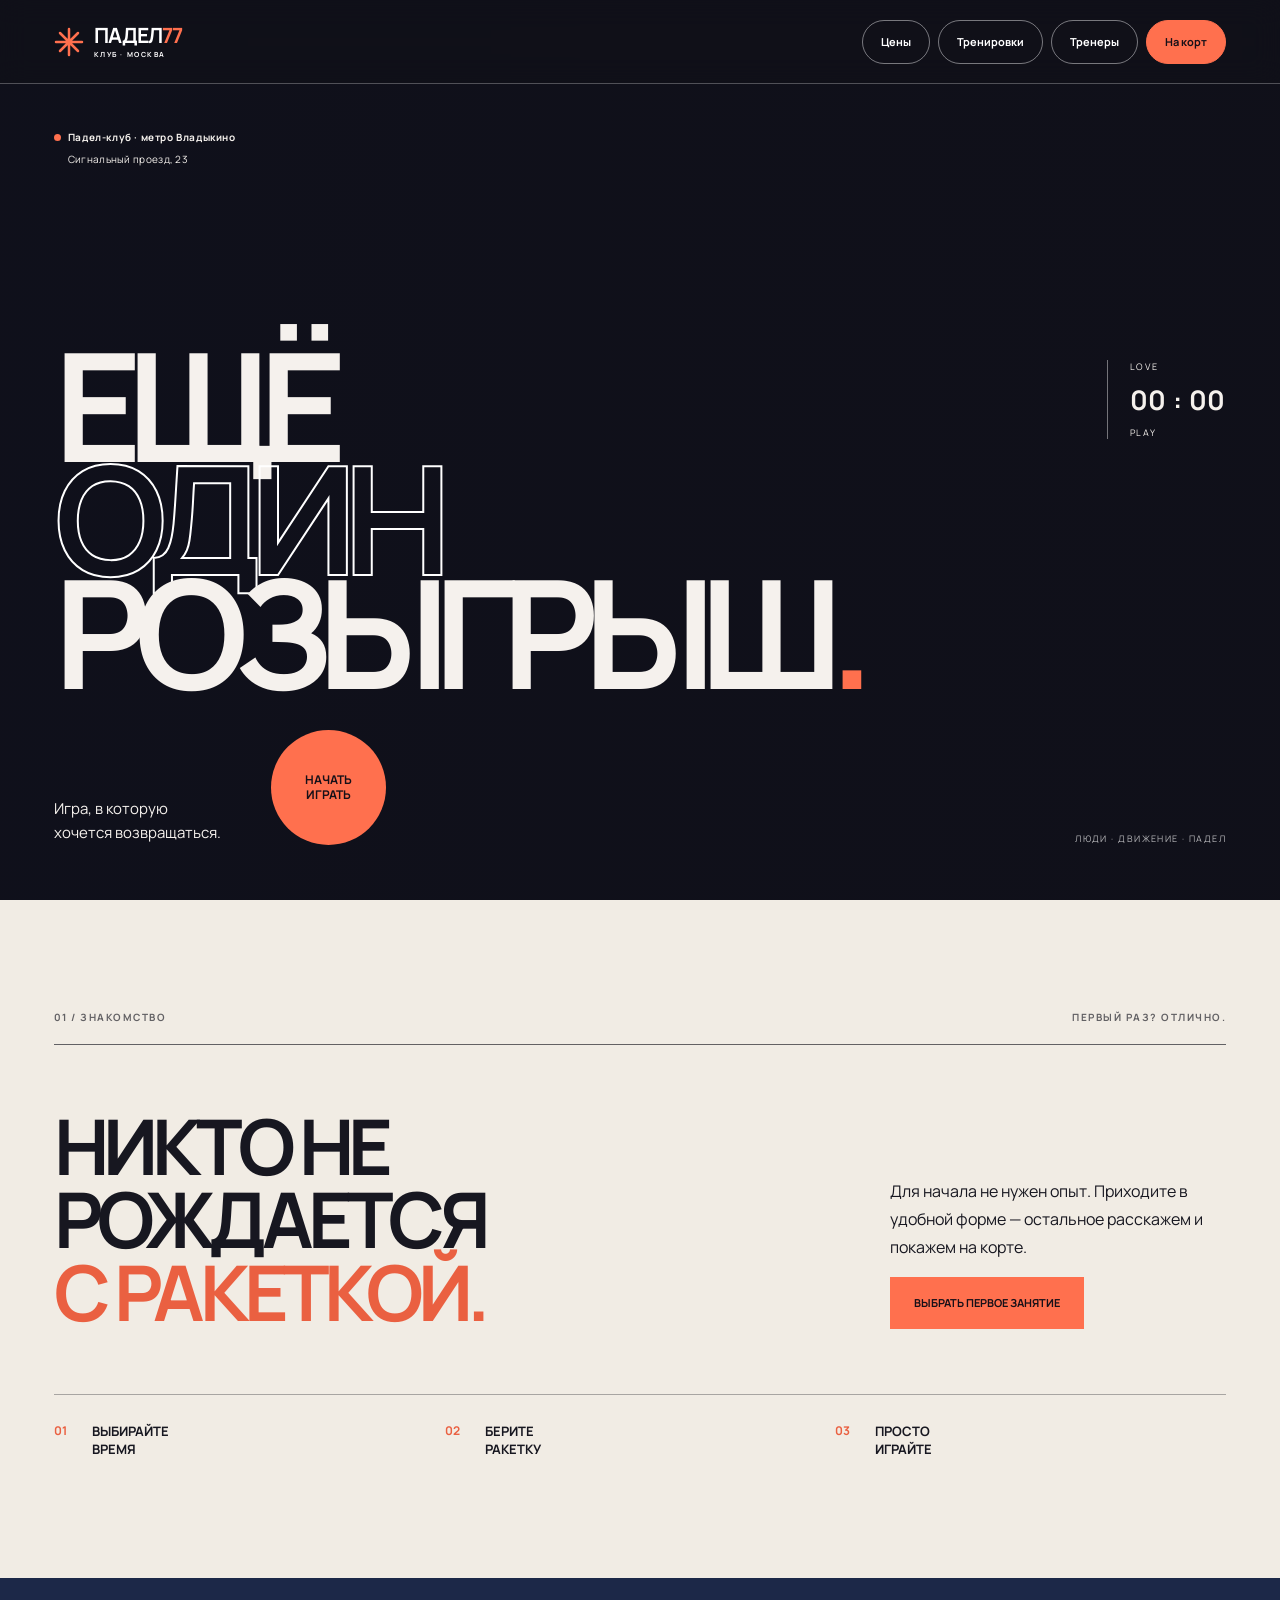
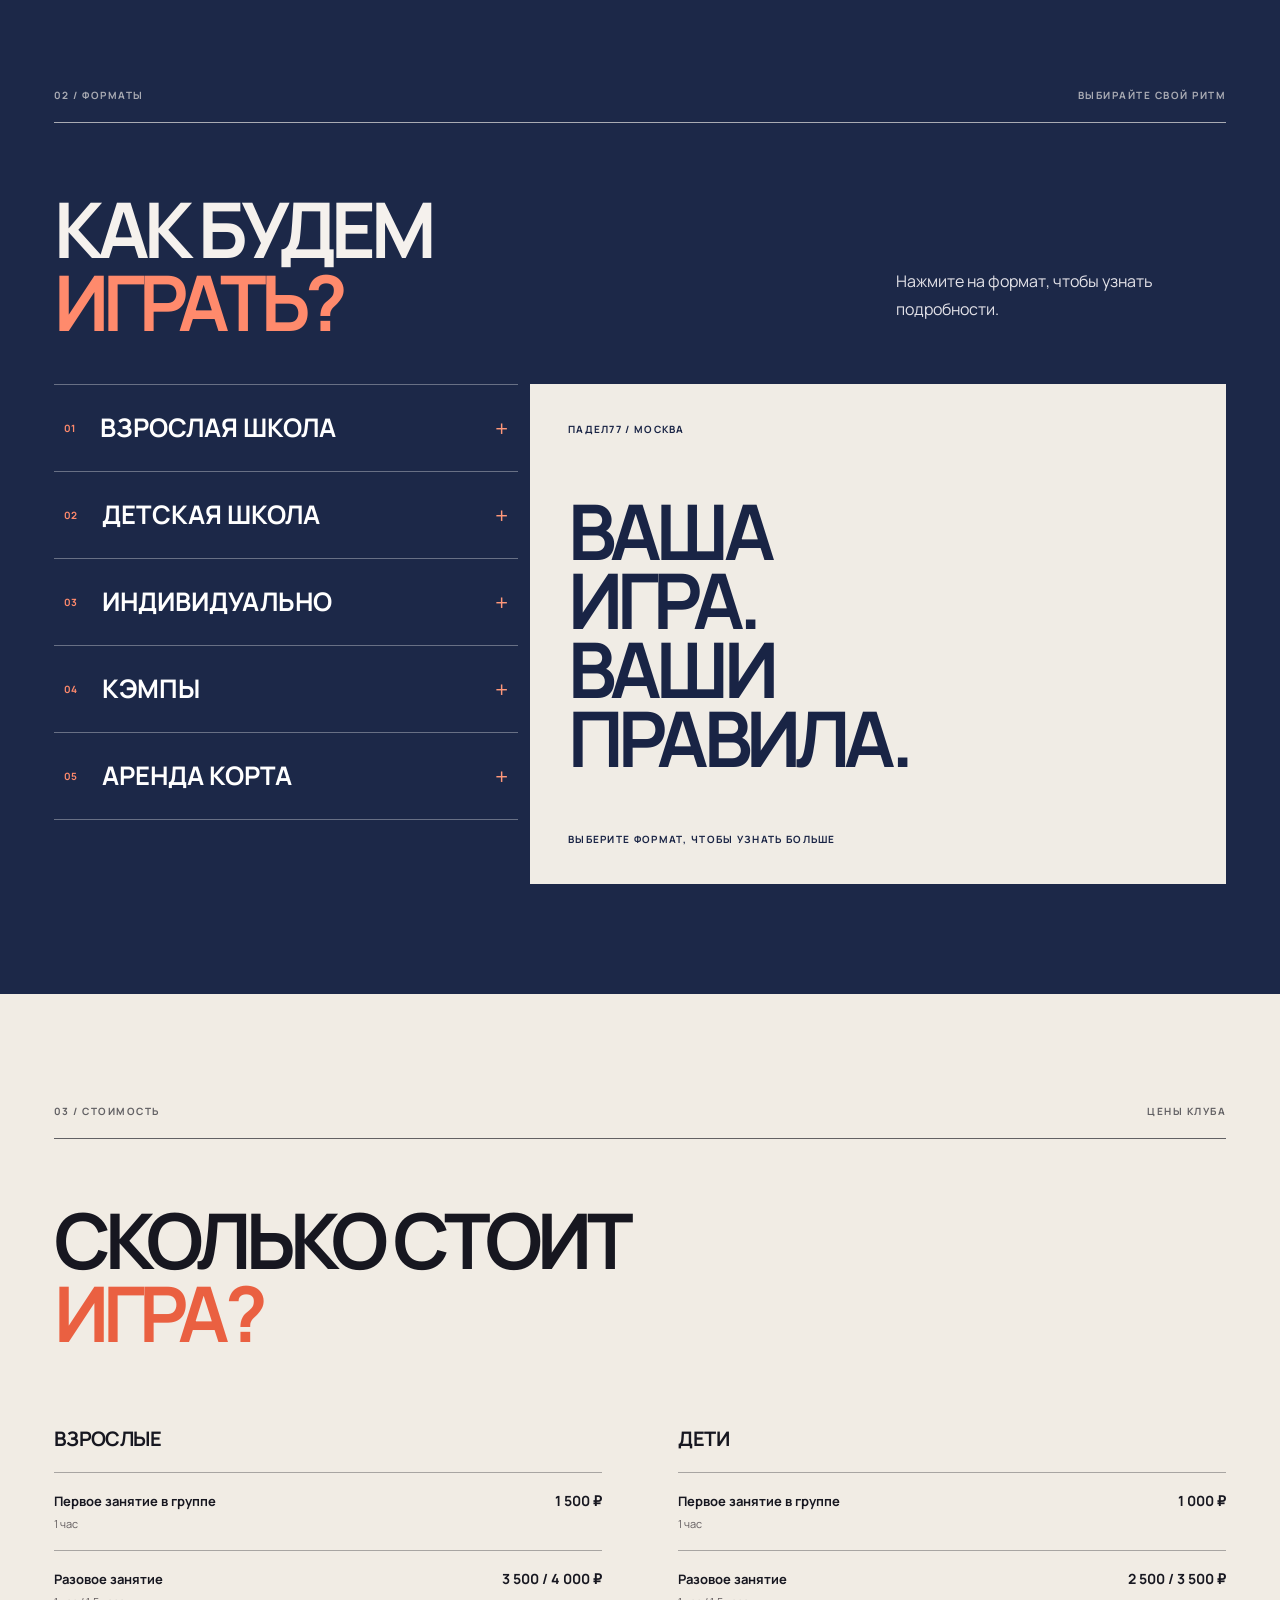
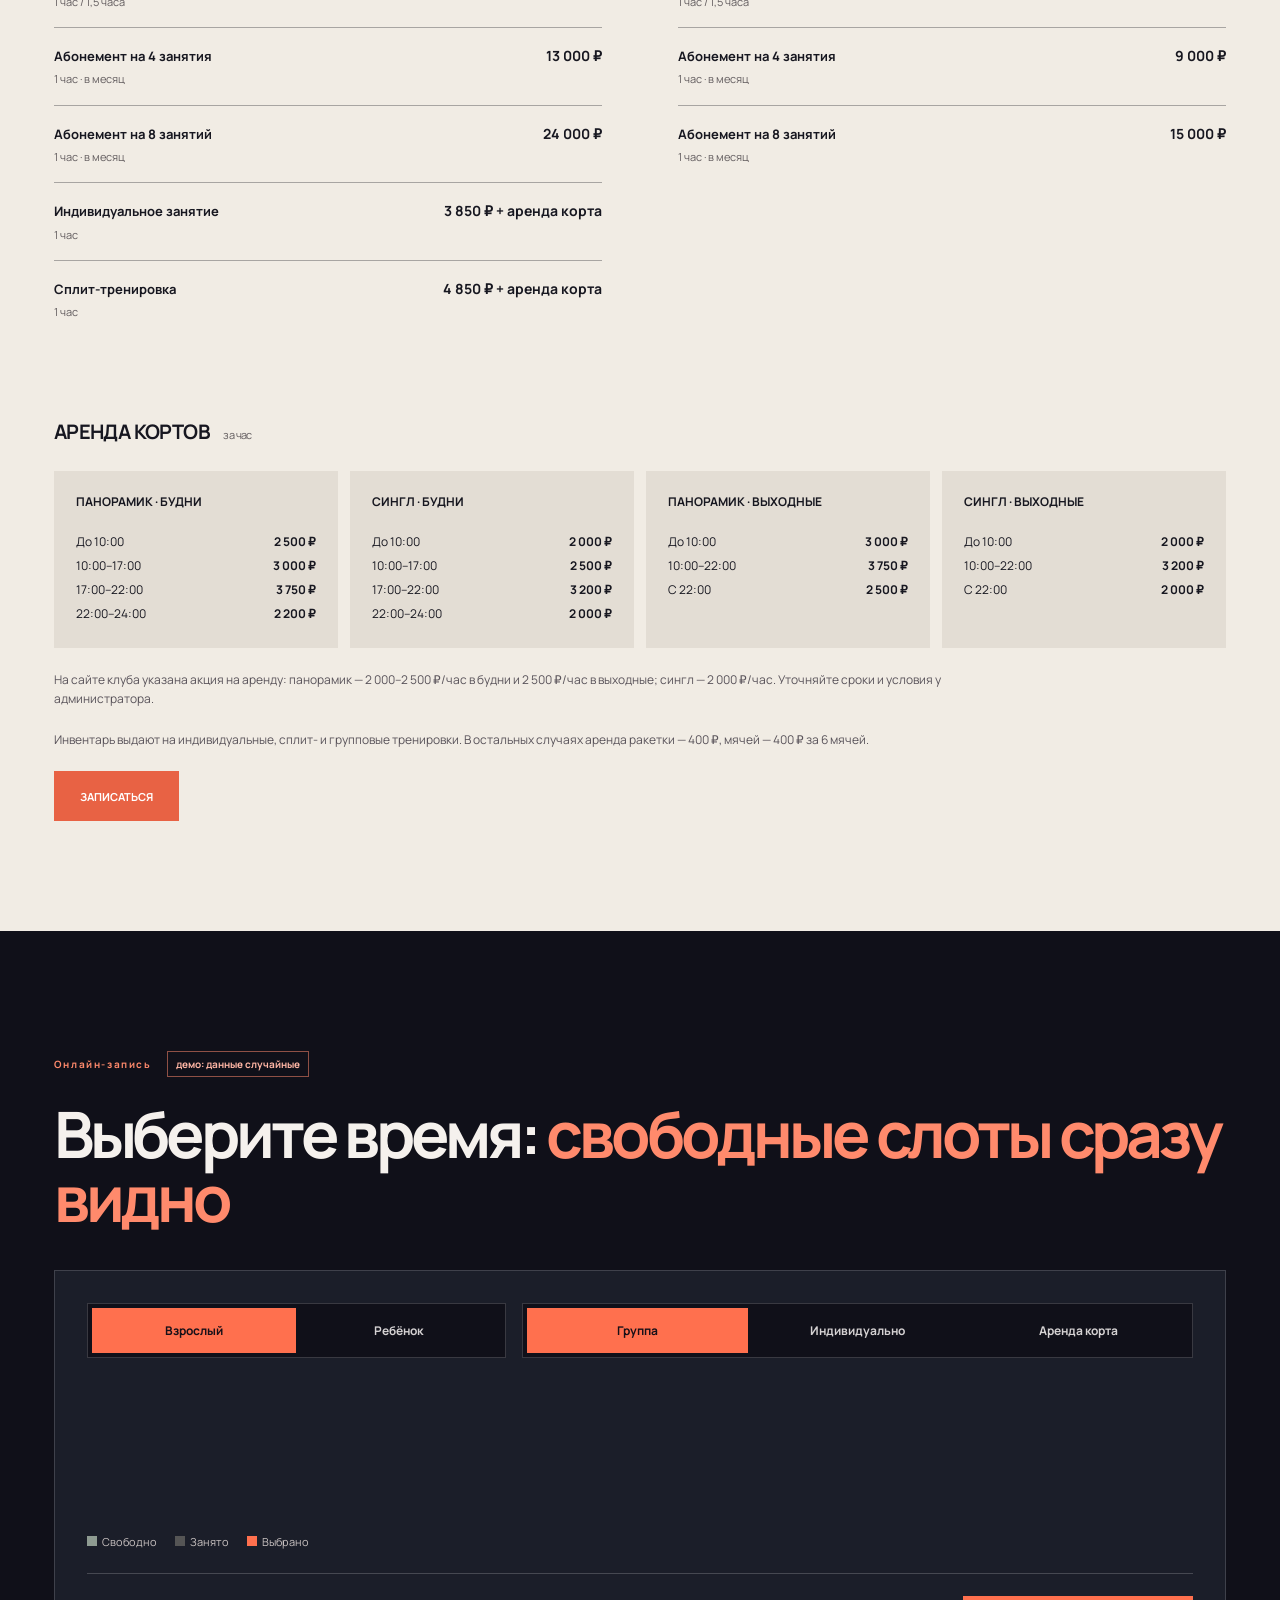
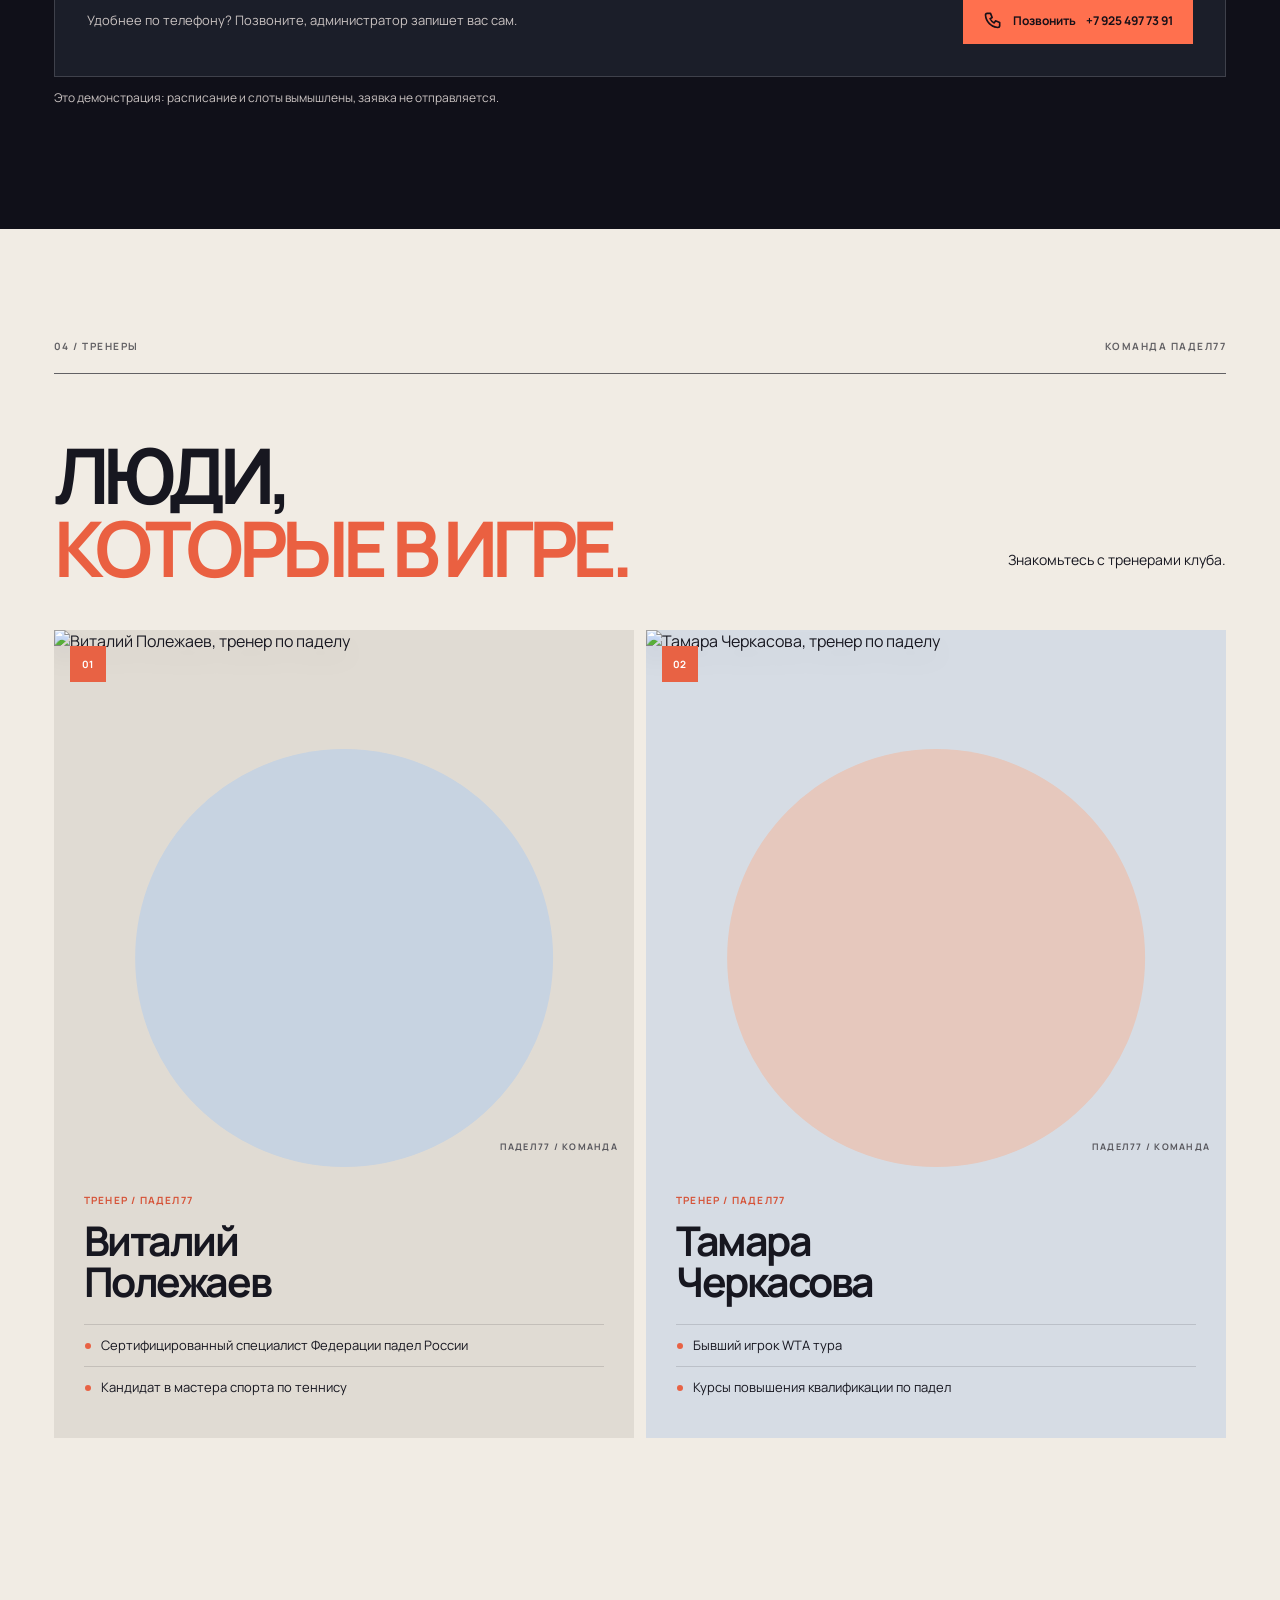
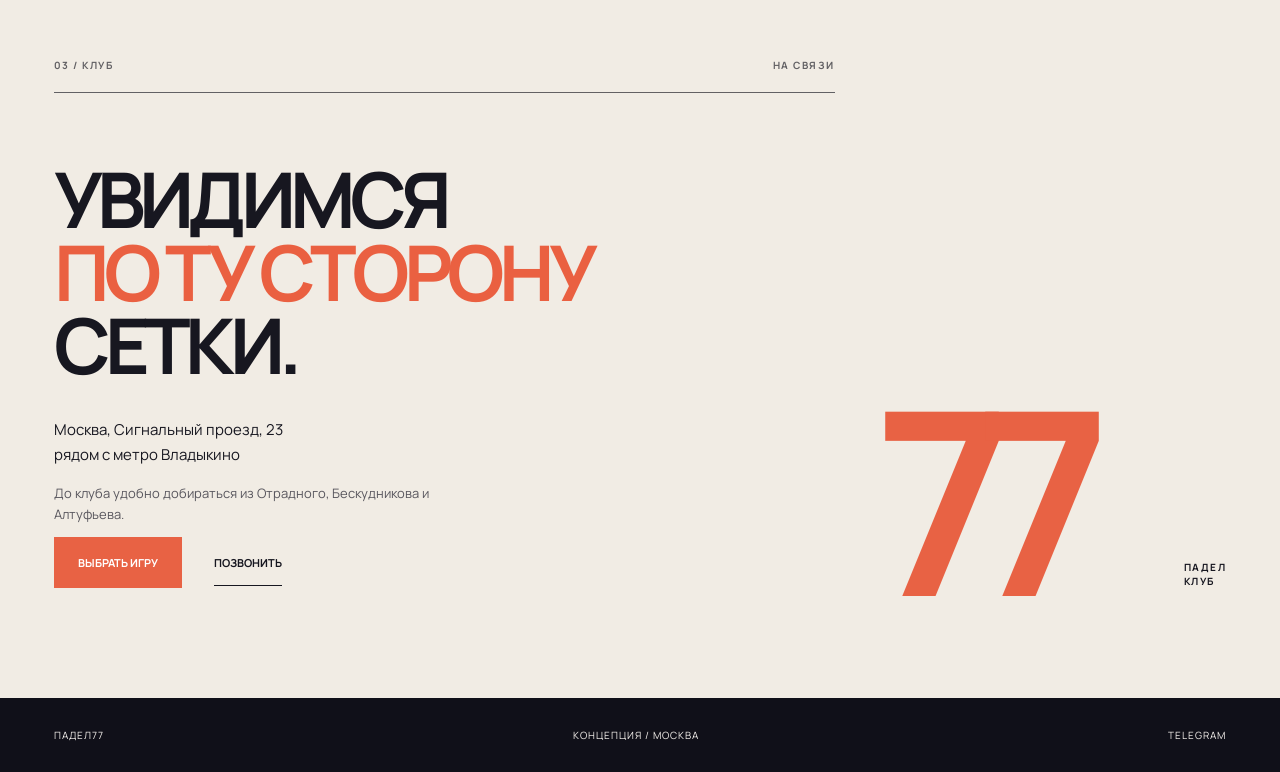
==== commit ff6616e2: "Add installable PWA support" ====
--- a/index.html
+++ b/index.html
@@ -1,397 +1,35 @@
-<!doctype html><html lang="ru"><head><meta charset=utf8><meta name=viewport content="width=device-width,initial-scale=1,viewport-fit=cover"><style>:root{color-scheme:light;box-sizing:border-box;padding-top:env(safe-area-inset-top,0px);padding-bottom:env(safe-area-inset-bottom,0px)}html{scroll-padding-top:env(safe-area-inset-top,0px)}body{margin:0;padding:0;font:14px -apple-system,BlinkMacSystemFont,sans-serif;background:#fff;color:#000}img{max-width:100%}[hidden]:not([hidden=until-found i]){display:none!important}</style></head><body>
-<title>Падел77 Администратор</title>
-<meta name="claude:viewport-fit-sides" content="cover">
+<!doctype html><html lang="ru"><head><meta charset="utf-8"><meta name="viewport" content="width=device-width, initial-scale=1"><meta name="format-detection" content="address=no"><meta name="theme-color" content="#101019"><meta name="apple-mobile-web-app-capable" content="yes"><meta name="apple-mobile-web-app-status-bar-style" content="black-translucent"><meta name="apple-mobile-web-app-title" content="Падел77"><link rel="manifest" href="manifest.webmanifest"><link rel="apple-touch-icon" href="assets/icons/icon-180.png"><link rel="icon" type="image/png" href="assets/icons/icon-192.png"><script src="assets/pwa.js?v=20261104-1" defer></script><title>Падел77 — игра начинается здесь</title><link rel="stylesheet" href="assets/match-point.css?v=20261104-pwa1"></head><body>
+<header class="top"><a class="brand" href="#top" aria-label="Падел77 — на главную"><span class="brand-ball" aria-hidden="true"><svg width="30" height="30" viewBox="0 0 30 30" fill="none" stroke="currentColor" stroke-width="2.5" stroke-linecap="round"><path d="M15 2v26M2 15h26M6 6l18 18M24 6L6 24"/></svg></span><span>ПАДЕЛ<span>77</span><small>КЛУБ · МОСКВА</small></span></a><nav class="top-menu" aria-label="Навигация по сайту"><a href="#prices">Цены</a><a href="#play">Тренировки</a><a href="#coaches">Тренеры</a><button type="button" data-open>На корт</button></nav></header>
+<main><section class="hero" id="top"><div class="hero-video"><video autoplay muted playsinline loop poster="assets/court-poster.jpg" aria-hidden="true"><source src="assets/court.mp4" type="video/mp4"></video><div class="video-shade"></div></div><div class="hero-content"><div class="hero-meta"><div class="hero-location"><span><i aria-hidden="true"></i><span>Падел-клуб · метро&nbsp;Владыкино</span></span><span class="hero-location-address">Сигнальный проезд, 23</span></div></div><h1>ЕЩЁ<br><em>ОДИН</em><br>РОЗЫГРЫШ<span>.</span></h1><div class="hero-bottom"><p>Игра, в которую<br> хочется возвращаться.</p><button data-open class="round-cta" aria-label="Выбрать игру">НАЧАТЬ<br>ИГРАТЬ </button><span class="hero-side">ЛЮДИ · ДВИЖЕНИЕ · ПАДЕЛ</span></div></div><div class="score" aria-hidden="true"><span>LOVE</span><b>00 : 00</b><span>PLAY</span></div></section>
+<section class="intro" id="how"><div class="section-label"><span>01 / ЗНАКОМСТВО</span><span>ПЕРВЫЙ РАЗ? ОТЛИЧНО.</span></div><div class="intro-grid"><h2>НИКТО НЕ<br>РОЖДАЕТСЯ<br><em>С РАКЕТКОЙ.</em></h2><div><p>Для начала не нужен опыт. Приходите в удобной форме — остальное расскажем и покажем на корте.</p><button data-open class="text-link">ВЫБРАТЬ ПЕРВОЕ ЗАНЯТИЕ </button></div></div><div class="steps"><div><b>01</b><span>ВЫБИРАЙТЕ<br>ВРЕМЯ</span></div><div><b>02</b><span>БЕРИТЕ<br>РАКЕТКУ</span></div><div><b>03</b><span>ПРОСТО<br>ИГРАЙТЕ</span></div></div></section>
+<section id="play" class="formats"><div class="section-label"><span>02 / ФОРМАТЫ</span><span>ВЫБИРАЙТЕ СВОЙ РИТМ</span></div><div class="formats-head"><h2>КАК БУДЕМ<br><em>ИГРАТЬ?</em></h2><p>Нажмите на формат, чтобы узнать подробности.</p></div><div class="format-layout"><div class="format-buttons" aria-label="Формат игры"><button aria-haspopup="dialog" data-format="group"><span>01</span>ВЗРОСЛАЯ ШКОЛА</button><button aria-haspopup="dialog" data-format="kid"><span>02</span>ДЕТСКАЯ ШКОЛА</button><button aria-haspopup="dialog" data-format="individual"><span>03</span>ИНДИВИДУАЛЬНО</button><button aria-haspopup="dialog" data-format="camp"><span>04</span>КЭМПЫ</button><button aria-haspopup="dialog" data-format="rent"><span>05</span>АРЕНДА КОРТА</button></div><div class="format-aside" aria-hidden="true"><span>ПАДЕЛ77 / МОСКВА</span><strong>ВАША<br>ИГРА.<br>ВАШИ<br>ПРАВИЛА.</strong><small>ВЫБЕРИТЕ ФОРМАТ, ЧТОБЫ УЗНАТЬ БОЛЬШЕ</small></div></div></section>
+<section class="prices" id="prices"><div class="section-label"><span>03 / СТОИМОСТЬ</span><span>ЦЕНЫ КЛУБА</span></div><h2>СКОЛЬКО СТОИТ<br><em>ИГРА?</em></h2><div class="price-columns"><div class="price-group"><h3>ВЗРОСЛЫЕ</h3><dl><div><dt>Первое занятие в группе <small>1 час</small></dt><dd>1 500 ₽</dd></div><div><dt>Разовое занятие <small>1 час / 1,5 часа</small></dt><dd>3 500 / 4 000 ₽</dd></div><div><dt>Абонемент на 4 занятия <small>1 час · в месяц</small></dt><dd>13 000 ₽</dd></div><div><dt>Абонемент на 8 занятий <small>1 час · в месяц</small></dt><dd>24 000 ₽</dd></div><div><dt>Индивидуальное занятие <small>1 час</small></dt><dd>3 850 ₽ + аренда корта</dd></div><div><dt>Сплит-тренировка <small>1 час</small></dt><dd>4 850 ₽ + аренда корта</dd></div></dl></div><div class="price-group"><h3>ДЕТИ</h3><dl><div><dt>Первое занятие в группе <small>1 час</small></dt><dd>1 000 ₽</dd></div><div><dt>Разовое занятие <small>1 час / 1,5 часа</small></dt><dd>2 500 / 3 500 ₽</dd></div><div><dt>Абонемент на 4 занятия <small>1 час · в месяц</small></dt><dd>9 000 ₽</dd></div><div><dt>Абонемент на 8 занятий <small>1 час · в месяц</small></dt><dd>15 000 ₽</dd></div></dl></div></div><h3 class="rental-title">АРЕНДА КОРТОВ <small>за час</small></h3><div class="rental-grid"><div><h4>ПАНОРАМИК · БУДНИ</h4><p>До 10:00 <b>2 500 ₽</b><br>10:00–17:00 <b>3 000 ₽</b><br>17:00–22:00 <b>3 750 ₽</b><br>22:00–24:00 <b>2 200 ₽</b></p></div><div><h4>СИНГЛ · БУДНИ</h4><p>До 10:00 <b>2 000 ₽</b><br>10:00–17:00 <b>2 500 ₽</b><br>17:00–22:00 <b>3 200 ₽</b><br>22:00–24:00 <b>2 000 ₽</b></p></div><div><h4>ПАНОРАМИК · ВЫХОДНЫЕ</h4><p>До 10:00 <b>3 000 ₽</b><br>10:00–22:00 <b>3 750 ₽</b><br>С 22:00 <b>2 500 ₽</b></p></div><div><h4>СИНГЛ · ВЫХОДНЫЕ</h4><p>До 10:00 <b>2 000 ₽</b><br>10:00–22:00 <b>3 200 ₽</b><br>С 22:00 <b>2 000 ₽</b></p></div></div><p class="price-note">На сайте клуба указана акция на аренду: панорамик — 2 000–2 500 ₽/час в будни и 2 500 ₽/час в выходные; сингл — 2 000 ₽/час. Уточняйте сроки и условия у администратора.</p><p class="price-note">Инвентарь выдают на индивидуальные, сплит- и групповые тренировки. В остальных случаях аренда ракетки — 400 ₽, мячей — 400 ₽ за 6 мячей.</p><button data-open class="prices-cta">ЗАПИСАТЬСЯ</button></section>
+<section class="booking" id="book" aria-labelledby="h-book">
+  <p class="eyebrow" >Онлайн-запись <span class="demo">демо: данные случайные</span></p>
+  <h2 id="h-book" >Выберите время: <em>свободные слоты сразу видно</em></h2>
+  <div class="bk glass" id="bk" >
+    <div class="bk-top">
+      <div class="seg bk-who" role="group" aria-label="Для кого" id="bkWho"><button type="button" data-v="adult" aria-pressed="true">Взрослый</button><button type="button" data-v="kid" aria-pressed="false">Ребёнок</button></div>
+      <div class="seg bk-mode" role="group" aria-label="Что записываем" id="bkMode">
+        <button type="button" data-v="group" aria-pressed="true">Группа</button><button type="button" data-v="ind" aria-pressed="false">Индивидуально</button><button type="button" data-v="rent" aria-pressed="false" id="bkRentB">Аренда корта</button>
+      </div>
+    </div>
+    <div class="bk-days" id="bkDays" role="group" aria-label="Дата"></div>
+    <div class="bk-opt" id="bkOpt"></div>
+    <div class="bk-body" id="bkBody" aria-live="polite"></div>
+    <div class="bk-legend"><span><i class="f"></i>Свободно</span><span><i class="b"></i>Занято</span><span><i class="s"></i>Выбрано</span></div>
+    <form class="bk-sum" id="bkForm" hidden>
+      <div class="bk-pick"><small>Вы выбрали</small><b id="bkPick"></b><span id="bkPrice"></span></div>
+      <div class="bk-fields"><input id="bkName" aria-label="Имя" type="text" placeholder="Имя" autocomplete="name" required><input id="bkTel" aria-label="Телефон" type="tel" placeholder="Телефон" autocomplete="tel" required><button class="booking-button" type="submit">Записаться</button></div>
+    </form>
+    <p class="bk-ok" id="bkOk" hidden></p>
+    <div class="bk-call"><span>Удобнее по телефону? Позвоните, администратор запишет вас сам.</span><a class="booking-button bk-tel" href="tel:+79254977391" aria-label="Позвонить +7 925 497 73 91"><svg viewBox="0 0 24 24" width="20" height="20" fill="none" stroke="currentColor" stroke-width="2" stroke-linecap="round" stroke-linejoin="round" aria-hidden="true"><path d="M5 4h4l2 5-2.5 1.5a11 11 0 005 5L15 13l5 2v4a2 2 0 01-2 2A16 16 0 013 6a2 2 0 012-2z"/></svg>Позвонить <b>+7 925 497 73 91</b></a></div>
+  </div>
+  <div class="tm" id="tm" hidden><div class="tm-bg" data-tmx></div><div class="tm-p" role="dialog" aria-modal="true" aria-labelledby="tmN"><button class="tm-x" type="button" data-tmx aria-label="Закрыть">×</button><div class="tm-av" id="tmI"></div><span class="tm-role">Тренер</span><h3 id="tmN"></h3><p id="tmB"></p><ul class="tm-l"><li>Групповые тренировки: до 4 человек, уровень подбирает тренер</li><li>Индивидуальное занятие: 3 850 ₽ плюс аренда корта</li></ul><div class="tm-a"><button class="booking-button" type="button" id="tmGo">Выбрать время</button><button class="booking-button secondary" type="button" data-tmx>Закрыть</button></div></div></div>
+  <p class="fine2">Это демонстрация: расписание и слоты вымышлены, заявка не отправляется.</p>
+</section>
+<section class="coaches-section" id="coaches" aria-labelledby="coaches-title"><div class="section-label"><span>04 / ТРЕНЕРЫ</span><span>КОМАНДА ПАДЕЛ77</span></div><div class="coaches-heading"><h2 id="coaches-title">ЛЮДИ,<br><em>КОТОРЫЕ В ИГРЕ.</em></h2><p>Знакомьтесь с тренерами клуба.</p></div><div class="coaches-grid"><article class="coach-card"><div class="coach-number" aria-hidden="true">01</div><div class="coach-photo"><img src="assets/coach-vitaliy-cutout.png" alt="Виталий Полежаев, тренер по паделу" loading="lazy"><span class="coach-photo-caption" aria-hidden="true">ПАДЕЛ77 / КОМАНДА</span></div><div class="coach-info"><p class="coach-label">ТРЕНЕР / ПАДЕЛ77</p><h3>Виталий<br>Полежаев</h3><ul><li>Сертифицированный специалист Федерации падел России</li><li>Кандидат в мастера спорта по теннису</li></ul></div></article><article class="coach-card"><div class="coach-number" aria-hidden="true">02</div><div class="coach-photo"><img src="assets/coach-tamara-cutout.png" alt="Тамара Черкасова, тренер по паделу" loading="lazy"><span class="coach-photo-caption" aria-hidden="true">ПАДЕЛ77 / КОМАНДА</span></div><div class="coach-info"><p class="coach-label">ТРЕНЕР / ПАДЕЛ77</p><h3>Тамара<br>Черкасова</h3><ul><li>Бывший игрок WTA тура</li><li>Курсы повышения квалификации по падел</li></ul></div></article></div></section>
+<section class="club" id="club"><div><div class="section-label"><span>03 / КЛУБ</span><span>НА СВЯЗИ</span></div><h2>УВИДИМСЯ<br><em>ПО ТУ СТОРОНУ</em><br>СЕТКИ.</h2><p>Москва, Сигнальный проезд, 23<br>рядом с метро Владыкино</p><p class="club-nearby">До клуба удобно добираться из Отрадного, Бескудникова и Алтуфьева.</p><div class="club-actions"><button data-open>ВЫБРАТЬ ИГРУ </button><a href="tel:+79254977391">ПОЗВОНИТЬ </a></div></div><div class="club-mark" aria-hidden="true">77<span>ПАДЕЛ<br>КЛУБ</span></div></section></main>
+<footer><a href="#top">ПАДЕЛ77 </a><span>КОНЦЕПЦИЯ / МОСКВА</span><button type="button" id="pwa-install" class="pwa-install" hidden>УСТАНОВИТЬ ПРИЛОЖЕНИЕ</button><a href="https://t.me/Padel77_bot" target="_blank" rel="noopener">TELEGRAM </a></footer><div id="pwa-offline" class="pwa-offline" role="status" hidden>Нет подключения к интернету. Для актуального расписания и записи подключитесь к сети.</div><dialog id="pwa-help" class="pwa-help" aria-labelledby="pwa-help-title"><button type="button" id="pwa-help-close" aria-label="Закрыть">×</button><h2 id="pwa-help-title">Установить Падел77</h2><p>В Safari нажмите «Поделиться», затем выберите «На экран Домой» и нажмите «Добавить».</p></dialog>
 
-<style>
-/* Layout: рабочий экран администратора. Шапка со счётчиком, три вкладки, список заявок крупными карточками. */
-:root{
-  /* тёмная тема по умолчанию */
-  --bg:#0C0E12;--panel:#151922;--panel2:#1B202B;--line:#262C39;--ink:#F1EEE6;--soft:#9AA3B2;
-  --gold:#D8B672;--gold-a:#E3CB98;--gold-b:#B8934A;--on-gold:#1A1408;
-  --ok:#6FD39B;--ok-bg:#12301F;--warn:#F2B75A;--warn-bg:#352609;--bad:#F08A8A;--bad-bg:#3A1717;--blue:#8DB4F2;--blue-bg:#162844;
-  --bad-solid:#E0605F;
-  --serif:'Cormorant Garamond',Georgia,'Times New Roman',serif;--sans:'Manrope',system-ui,-apple-system,'Segoe UI',Roboto,sans-serif;
-  color-scheme:dark;
-}
-/* мягкая светлая: приглушённый тёплый серый, без чистого белого, чтобы не слепило */
-:root[data-theme="light"]{
-  --bg:#E6E3DB;--panel:#F1EFE8;--panel2:#E9E6DD;--line:#CBC6B8;--ink:#2A2D33;--soft:#66625A;
-  --gold:#76591A;--gold-a:#E2C992;--gold-b:#B58F45;--on-gold:#1A1408;
-  --ok:#2C6948;--ok-bg:#D3E5D7;--warn:#85560F;--warn-bg:#EEDDB8;--bad:#963232;--bad-bg:#EBD0CB;--blue:#2D5896;--blue-bg:#D3DFEE;
-  --bad-solid:#A63A3A;
-  color-scheme:light;
-}
-*{box-sizing:border-box}
-[hidden]{display:none!important}
-body{background:var(--bg);color:var(--ink);font-family:var(--sans);font-size:15px;line-height:1.45;padding-block:0;padding-left:max(16px,env(safe-area-inset-left,0px));padding-right:max(16px,env(safe-area-inset-right,0px))}
-button,input{font:inherit;color:inherit}
-button{cursor:pointer}
-:focus-visible{outline:2px solid var(--gold);outline-offset:2px}
-.wrap{max-width:980px;margin:0 auto}
-.btn{border:0;border-radius:12px;padding:12px 18px;font-weight:700;display:inline-flex;align-items:center;justify-content:center;gap:8px}
-.btn-gold{background:linear-gradient(135deg,var(--gold-a),var(--gold-b));color:var(--on-gold)}
-.btn-line{background:transparent;border:1px solid var(--line);color:var(--ink)}
-.btn-line:hover{border-color:var(--gold)}
-.btn-ghost-bad{background:transparent;border:1px solid var(--line);color:var(--bad)}
-.btn-ghost-bad.arm{background:var(--bad-bg);border-color:var(--bad)}
-.btn-sm{padding:9px 14px;font-size:.85rem;border-radius:10px}
-
-/* вход */
-#login{min-height:100vh;display:grid;place-items:center;padding-block:32px}
-.lg{width:min(380px,100%);background:var(--panel);border:1px solid var(--line);border-radius:18px;padding:30px 26px;text-align:center}
-.lg .logo{font-family:var(--serif);font-size:2.3rem;font-weight:600;line-height:1}
-.lg .logo em{color:var(--gold);font-style:italic}
-.lg p{color:var(--soft);margin:10px 0 22px}
-.lg input{width:100%;text-align:center;letter-spacing:.5em;font-size:1.6rem;font-weight:700;padding:14px;border-radius:12px;border:1px solid var(--line);background:var(--panel2)}
-.lg .err{color:var(--bad);min-height:1.4em;margin:10px 0 0;font-size:.85rem}
-.lg .hint{margin:16px 0 0;font-size:.78rem;color:var(--soft)}
-.lg .btn{width:100%;margin-top:14px}
-
-/* шапка */
-header.top{position:sticky;top:env(safe-area-inset-top,0px);z-index:5;background:var(--bg);padding-block:14px 10px}
-body::before{content:"";position:fixed;inset:0 0 auto;height:env(safe-area-inset-top,0px);z-index:10;background:var(--bg)}
-.hrow{display:flex;align-items:center;gap:12px;flex-wrap:wrap}
-.brand{font-family:var(--serif);font-size:1.7rem;font-weight:600;line-height:1;margin-right:auto}
-.brand em{color:var(--gold);font-style:italic}
-.brand small{display:block;font-family:var(--sans);font-size:.7rem;letter-spacing:.14em;text-transform:uppercase;color:var(--soft);font-weight:700;margin-top:4px}
-.bell{position:relative;border:1px solid var(--line);background:var(--panel);border-radius:12px;padding:9px 14px;font-weight:700;display:flex;align-items:center;gap:8px}
-.bell .n{min-width:24px;height:24px;border-radius:12px;padding:0 7px;background:var(--bad-solid);color:#fff;display:grid;place-items:center;font-size:.8rem}
-.bell .n.zero{background:var(--panel2);color:var(--soft)}
-.bell.ring{animation:ring .8s ease 2}
-@keyframes ring{0%,100%{transform:rotate(0)}20%{transform:rotate(-8deg)}40%{transform:rotate(8deg)}60%{transform:rotate(-5deg)}80%{transform:rotate(4deg)}}
-.clock{font-variant-numeric:tabular-nums;color:var(--soft);font-weight:600;font-size:.9rem}
-
-/* сводка */
-.stats{display:grid;grid-template-columns:repeat(3,minmax(0,1fr));gap:10px;margin-top:6px}
-.st{background:var(--panel);border:1px solid var(--line);border-radius:14px;padding:12px 14px}
-.st small{display:block;color:var(--soft);font-size:.72rem;letter-spacing:.08em;text-transform:uppercase;font-weight:700}
-.st b{font-family:var(--serif);font-size:2rem;font-weight:600;line-height:1.1;font-variant-numeric:tabular-nums}
-.st.hot b{color:var(--bad)}
-
-/* вкладки */
-.tabs{display:flex;gap:6px;margin-top:14px;overflow-x:auto;scrollbar-width:none}
-.tabs button{flex:0 0 auto;padding:10px 16px;border-radius:999px;border:1px solid var(--line);background:var(--panel);font-weight:700;font-size:.88rem;display:flex;gap:8px;align-items:center}
-.tabs button[aria-selected="true"]{background:linear-gradient(135deg,var(--gold-a),var(--gold-b));color:var(--on-gold);border-color:transparent}
-.tabs .c{min-width:20px;height:20px;border-radius:10px;padding:0 6px;background:var(--bad-solid);color:#fff;font-size:.72rem;display:grid;place-items:center}
-main{padding-block:16px 60px}
-.empty{padding:40px 16px;text-align:center;color:var(--soft);border:1px dashed var(--line);border-radius:16px}
-
-/* карточка заявки */
-.list{display:grid;gap:10px}
-.req{background:var(--panel);border:1px solid var(--line);border-radius:16px;padding:16px;display:grid;grid-template-columns:minmax(0,1fr) auto;gap:12px 18px;align-items:center}
-.req.fresh{border-color:var(--gold);animation:fresh 2.4s ease-out}
-@keyframes fresh{0%{box-shadow:0 0 0 0 rgba(216,182,114,.7);transform:translateY(-6px)}35%{transform:none}100%{box-shadow:0 0 0 14px rgba(216,182,114,0)}}
-.req .who{display:flex;flex-wrap:wrap;align-items:baseline;gap:6px 12px}
-.req .who b{font-size:1.1rem}
-.tel{font-variant-numeric:tabular-nums;color:var(--soft);font-weight:600;text-decoration:none}
-.tel:hover{color:var(--gold)}
-.what{margin-top:6px;font-weight:600}
-.when{margin-top:4px;color:var(--soft);font-size:.9rem}
-.when b{color:var(--ink)}
-.chip{display:inline-block;padding:3px 10px;border-radius:999px;font-size:.72rem;font-weight:800;letter-spacing:.05em;text-transform:uppercase}
-.ch-g{background:var(--blue-bg);color:var(--blue)}.ch-i{background:var(--warn-bg);color:var(--warn)}.ch-r{background:var(--ok-bg);color:var(--ok)}
-.price{font-family:var(--serif);font-size:1.6rem;font-weight:600;color:var(--gold);line-height:1;text-align:right;white-space:nowrap}
-.acts{display:flex;gap:8px;flex-wrap:wrap;justify-content:flex-end;margin-top:10px}
-.right{display:flex;flex-direction:column;align-items:flex-end}
-.stat{font-size:.74rem;font-weight:800;letter-spacing:.06em;text-transform:uppercase;padding:4px 10px;border-radius:999px}
-.s-ok{background:var(--ok-bg);color:var(--ok)}.s-bad{background:var(--bad-bg);color:var(--bad)}.s-new{background:var(--warn-bg);color:var(--warn)}
-.day-h{margin:18px 0 8px;font-family:var(--serif);font-size:1.5rem;font-weight:600}
-.day-h small{font-family:var(--sans);font-size:.8rem;color:var(--soft);font-weight:600;margin-left:8px}
-.tl{display:grid;grid-template-columns:62px minmax(0,1fr) auto;gap:6px 14px;align-items:center;background:var(--panel);border:1px solid var(--line);border-radius:14px;padding:12px 16px}
-.tl .t{font-family:var(--serif);font-size:1.7rem;font-weight:600;line-height:1}
-
-/* занятость */
-.gridw{overflow-x:auto;background:var(--panel);border:1px solid var(--line);border-radius:16px;padding:14px}
-table.g{border-collapse:separate;border-spacing:4px;min-width:760px;width:100%}
-table.g th{font-size:.72rem;color:var(--soft);font-weight:700;text-align:center;font-variant-numeric:tabular-nums}
-table.g th.r{text-align:left;padding-right:10px;white-space:nowrap;color:var(--ink);font-size:.85rem}
-table.g td{height:38px;border-radius:8px;background:var(--ok-bg);text-align:center;font-size:.7rem;font-weight:700;color:var(--ok)}
-table.g td.b{background:linear-gradient(135deg,var(--gold-a),var(--gold-b));color:var(--on-gold)}
-table.g td.p{background:repeating-linear-gradient(135deg,var(--warn-bg) 0 6px,transparent 6px 12px);color:var(--warn);border:1px dashed var(--warn)}
-table.g td.x{background:var(--panel2);color:var(--soft)}
-.legend{display:flex;gap:16px;flex-wrap:wrap;margin-top:12px;font-size:.8rem;color:var(--soft)}
-.legend i{display:inline-block;width:12px;height:12px;border-radius:4px;margin-right:6px;vertical-align:-1px}
-
-/* тост */
-#toast{position:fixed;left:50%;transform:translate(-50%,-140%);top:calc(10px + env(safe-area-inset-top,0px));z-index:20;width:min(460px,calc(100% - 32px));background:var(--ink);color:var(--bg);border-radius:14px;padding:14px 16px;font-weight:700;box-shadow:0 12px 40px rgba(0,0,0,.35);transition:transform .35s cubic-bezier(.2,.9,.3,1.2);cursor:pointer}
-#toast.on{transform:translate(-50%,0)}
-#toast small{display:block;font-weight:500;opacity:.8;margin-top:2px}
-.demo{margin:0 0 14px;padding:10px 14px;border-radius:12px;background:var(--warn-bg);color:var(--warn);font-size:.82rem;font-weight:600}
-@media (max-width:640px){
-  .req{grid-template-columns:minmax(0,1fr)}
-  .right{align-items:stretch}.price{text-align:left}.acts{justify-content:stretch}.acts .btn{flex:1}
-  .tl{grid-template-columns:54px minmax(0,1fr)}.tl .stat{grid-column:2;justify-self:start}
-  .stats{gap:8px}.st{padding:10px}.st b{font-size:1.6rem}
-}
-
-table.g th.r{position:sticky;left:0;z-index:1;background:var(--panel)}
-table.g td{cursor:pointer;transition:filter .12s}
-table.g td:hover{filter:brightness(1.18);outline:2px solid var(--gold)}
-table.g td:not(.b):not(.p):not(.x){color:var(--soft);font-size:1rem;opacity:.85}
-table.g td.x{color:var(--soft);font-size:1rem}
-.dstrip{display:flex;gap:6px;overflow-x:auto;scrollbar-width:none;margin:0 0 12px}
-.dstrip button{flex:0 0 auto;min-width:56px;padding:8px 6px;border-radius:12px;border:1px solid var(--line);background:var(--panel);display:flex;flex-direction:column;align-items:center}
-.dstrip small{font-size:.66rem;letter-spacing:.06em;text-transform:uppercase;color:var(--soft);font-weight:700}
-.dstrip b{font-size:1.1rem}
-.dstrip button[aria-pressed="true"]{background:linear-gradient(135deg,var(--gold-a),var(--gold-b));border-color:transparent;color:var(--on-gold)}
-.dstrip button[aria-pressed="true"] small{color:var(--on-gold)}
-.ch-wk{background:var(--warn-bg);color:var(--warn)}.ch-wa{background:var(--panel2);color:var(--soft);border:1px solid var(--line)}
-.fb{display:flex;gap:6px;margin:0 0 12px;flex-wrap:wrap}.fb button{padding:7px 14px;border-radius:999px;border:1px solid var(--line);background:var(--panel);font-weight:700;font-size:.82rem;color:var(--soft)}.fb button[aria-pressed="true"]{border-color:var(--gold);color:var(--gold);background:var(--panel2)}
-.ch-x{background:var(--panel2);color:var(--soft)}
-#sheet{position:fixed;inset:0;z-index:30;display:grid;place-items:center;padding:16px}
-.sh-bg{position:absolute;inset:0;background:rgba(0,0,0,.55)}
-.sh-p{position:relative;width:min(460px,100%);max-height:calc(100% - 8px);overflow:auto;background:var(--panel);border:1px solid var(--line);border-radius:18px;padding:22px 20px 20px}
-.sh-x{position:absolute;top:10px;right:10px;width:36px;height:36px;border-radius:10px;border:1px solid var(--line);background:var(--panel2);font-size:1.4rem;line-height:1}
-.sh-p h3{margin:0 40px 10px 0;font-family:var(--serif);font-size:1.7rem;font-weight:600;line-height:1.1}
-.sh-sub{margin:0 0 12px;color:var(--soft);font-weight:600}
-.sh-row{display:flex;gap:8px;flex-wrap:wrap;margin-bottom:12px}
-.s-man{background:var(--blue-bg);color:var(--blue)}
-.sh-dl{display:grid;grid-template-columns:96px minmax(0,1fr);gap:8px 12px;margin:0 0 18px}
-.sh-dl dt{color:var(--soft);font-size:.8rem;font-weight:700;text-transform:uppercase;letter-spacing:.05em;padding-top:2px}
-.sh-dl dd{margin:0;font-weight:600;overflow-wrap:anywhere}
-.sh-acts{display:flex;gap:8px;flex-wrap:wrap}.sh-acts .btn{flex:1}
-.mf{display:grid;gap:6px}
-.mf label{font-size:.78rem;font-weight:700;color:var(--soft);margin-top:6px}
-.mf input,.mf select{width:100%;padding:12px;border-radius:10px;border:1px solid var(--line);background:var(--panel2);color:var(--ink)}
-.mf2{display:grid;grid-template-columns:1fr 1fr;gap:10px}
-.sh-err{min-height:1.2em;margin:6px 0;color:var(--bad);font-size:.85rem}
-@media (max-width:640px){#sheet{place-items:end center;padding:0}.sh-p{border-radius:18px 18px 0 0;width:100%;padding-bottom:calc(20px + env(safe-area-inset-bottom,0px))}.mf2{grid-template-columns:1fr}}
-
-.th{display:inline-flex;border:1px solid var(--line);border-radius:12px;overflow:hidden;background:var(--panel)}
-.th button{border:0;background:transparent;padding:8px 12px;font-weight:700;font-size:.82rem;color:var(--soft)}
-.th button[aria-pressed="true"]{background:linear-gradient(135deg,var(--gold-a),var(--gold-b));color:var(--on-gold)}
-.lg .th{margin-top:16px}
-
-table.g td.g{background:var(--blue-bg);color:var(--blue)}
-.dots{display:inline-flex;gap:4px}.dots i{width:12px;height:12px;border-radius:50%;border:1.5px solid var(--gold)}.dots i.x{background:var(--gold)}
-.gc{display:grid;grid-template-columns:70px minmax(0,1fr) auto;align-items:center;gap:6px 16px;width:100%;text-align:left;background:var(--panel);border:1px solid var(--line);border-radius:14px;padding:14px 16px;color:var(--ink)}
-.gc:hover{border-color:var(--gold)}
-.gc .t{font-family:var(--serif);font-size:1.9rem;font-weight:600;line-height:1}
-.gc .m b{display:block}.gc .m small{color:var(--soft);font-size:.82rem}
-.gc .pl{display:flex;flex-direction:column;align-items:flex-end;gap:6px;font-size:.8rem;color:var(--soft)}
-.gc .pl b{color:var(--ink);font-size:.95rem}
-.gc.full{opacity:.8}
-.gsum{margin:0 0 12px;color:var(--soft);font-size:.9rem;font-weight:600}
-.mrow{display:flex;justify-content:space-between;align-items:center;gap:10px;flex-wrap:wrap;padding:10px 0;border-top:1px solid var(--line)}
-.macts{display:flex;gap:6px}
-@media (max-width:640px){.gc{grid-template-columns:58px minmax(0,1fr)}.gc .pl{grid-column:1/-1;flex-direction:row;justify-content:space-between;align-items:center}}
-@media (prefers-reduced-motion:reduce){*{animation:none!important;transition:none!important}}
-</style>
-<link rel="stylesheet" href="assets/admin.css?v=20261104-1">
-
-<div id="login">
-  <form class="lg" id="lgForm">
-    <div class="login-mark" aria-hidden="true"><svg width="27" height="27" viewBox="0 0 30 30" fill="none" stroke="currentColor" stroke-width="2.5" stroke-linecap="round"><path d="M15 2v26M2 15h26M6 6l18 18M24 6L6 24"/></svg></div><div class="logo">ПАДЕЛ<em>77</em></div><div class="login-eyebrow">РАБОЧЕЕ ПРОСТРАНСТВО</div>
-    <p>Панель администратора. Введите код входа.</p>
-    <label for="code" hidden>Код входа</label>
-    <input id="code" type="password" inputmode="numeric" maxlength="4" autocomplete="off" placeholder="••••" aria-describedby="lgErr">
-    <p class="err" id="lgErr" role="alert"></p>
-    <button class="btn btn-gold" type="submit">Войти</button>
-    <div class="th" role="group" aria-label="Тема оформления"><button type="button" data-th="dark" aria-pressed="true">Тёмная</button><button type="button" data-th="light" aria-pressed="false">Светлая</button></div>
-    <p class="hint">Демо-код: 1234. В рабочей версии код выдаёт клуб.</p>
-  </form>
-</div>
-
-<div id="app" hidden>
-  <div class="wrap">
-    <header class="top">
-      <div class="hrow">
-        <div class="brand"><span class="brand-icon" aria-hidden="true"><svg width="27" height="27" viewBox="0 0 30 30" fill="none" stroke="currentColor" stroke-width="2.5" stroke-linecap="round"><path d="M15 2v26M2 15h26M6 6l18 18M24 6L6 24"/></svg></span><span>ПАДЕЛ<em>77</em><small>АДМИНИСТРАТОР</small></span></div>
-        <span class="clock" id="clock"></span>
-        <div class="th" role="group" aria-label="Тема оформления"><button type="button" data-th="dark" aria-pressed="true">Тёмная</button><button type="button" data-th="light" aria-pressed="false">Светлая</button></div>
-        <button class="btn btn-line btn-sm" id="snd" type="button" aria-pressed="true">Звук включён</button>
-        <button class="bell" id="bell" type="button" aria-label="Новые заявки"><span>Новые</span><span class="n" id="bn">0</span></button>
-      </div>
-      <div class="stats">
-        <div class="st hot" id="stNew"><small>Ждут ответа</small><b id="nNew">0</b></div>
-        <div class="st"><small>Записей сегодня</small><b id="nToday">0</b></div>
-        <div class="st"><small>Свободно часов</small><b id="nFree">0</b></div>
-      </div>
-      <div class="tabs" role="tablist" aria-label="Разделы">
-        <button role="tab" id="tb-new" aria-selected="true" data-tab="new">Новые заявки <span class="c" id="tcNew">0</span></button>
-        <button role="tab" id="tb-today" aria-selected="false" data-tab="today">Сегодня</button>
-        <button role="tab" id="tb-grid" aria-selected="false" data-tab="grid">Занятость кортов</button>
-        <button role="tab" id="tb-groups" aria-selected="false" data-tab="groups">Занятость групп</button>
-        <button role="tab" id="tb-all" aria-selected="false" data-tab="all">Все заявки</button>
-      </div>
-    </header>
-    <main>
-      <p class="demo">Демо с выдуманными данными. Новые заявки приходят сами, примерно раз в 15 секунд. На вкладке «Занятость кортов» нажмите на любую клетку.</p>
-      <section id="view" aria-live="polite"></section>
-    </main>
-  </div>
-</div>
-<div id="sheet" hidden><div class="sh-bg" data-close></div><div class="sh-p" role="dialog" aria-modal="true" aria-labelledby="shT"><button class="sh-x" data-close type="button" aria-label="Закрыть">×</button><div id="shBody"></div></div></div>
-<div id="toast" role="status" aria-live="polite"></div>
-
-<script>
-(function(){
-  var $=function(i){return document.getElementById(i)};
-  var COURTS=['Сингл 1','Сингл 2','Панорамик'],TR=['Тамара Черкасова','Виталий Полежаев'],KN=['Софья','Артём','Миша','Алиса','Даниил','Полина'];
-  var NAMES=['Анна','Дмитрий','Мария','Сергей','Ольга','Иван','Екатерина','Алексей','Наталья','Павел','Юлия','Андрей','Елена','Михаил','Ксения','Роман','Татьяна','Артём','Виктория','Максим'];
-  var LV=['Новички','Новички','Средний уровень'];
-  // тема оформления
-  function setTheme(t,save){document.documentElement.setAttribute('data-theme',t);[].forEach.call(document.querySelectorAll('[data-th]'),function(b){b.setAttribute('aria-pressed',b.getAttribute('data-th')===t?'true':'false')});if(save){try{localStorage.setItem('padel77-theme',t)}catch(e){}}}
-  var th0='light';try{th0=localStorage.getItem('padel77-theme')||'light'}catch(e){}
-  setTheme(th0==='dark'?'dark':'light',false);
-  document.addEventListener('click',function(e){var b=e.target.closest('[data-th]');if(b)setTheme(b.getAttribute('data-th'),true)});
-  var fil='all',sound=true,tab='new',uid=100,actx=null,booted=false,gOff=0,DN=['вс','пн','вт','ср','чт','пт','сб'];
-  function rnd(n){return Math.floor(Math.random()*n)}
-  function pad(h){return (h<10?'0':'')+h+':00'}
-  function fmt(n){return String(n).replace(/\B(?=(\d{3})+(?!\d))/g,' ')+' ₽'}
-  function rate(h){return h<10?2000:h<17?2500:h<22?3200:2000}
-  function tel(){return '+7 9'+(10+rnd(89))+' '+(100+rnd(899))+'-'+(10+rnd(89))+'-'+(10+rnd(89))}
-  var DM=['янв','фев','мар','апр','мая','июн','июл','авг','сен','окт','ноя','дек'];
-  function dlabel(o){var d=new Date();d.setDate(d.getDate()+o);return (o===0?'сегодня':o===1?'завтра':d.getDate()+' '+DM[d.getMonth()])}
-  var R=[];
-  function mk(o){o.who=o.who||'adult';o.id=++uid;o.ts=Date.now();R.push(o);return o}
-  var GR=[],gidn=0;
-  function newGroup(off,h,court,tr,lv,kid){var g={id:'G'+(++gidn),off:off,h:h,court:court,tr:tr,lv:lv,kid:kid};GR.push(g);return g}
-  function members(g){return R.filter(function(r){return r.type==='g'&&r.gid===g.id&&r.st!=='bad'})}
-  function left(g){return 4-members(g).length}
-  function grOf(r){return GR.filter(function(g){return g.id===r.gid})[0]}
-  function join(g,name,telv,st,fresh,manual){return mk({name:name,tel:telv,type:'g',gid:g.id,who:g.kid?'kid':'adult',off:g.off,h:g.h,court:g.court,dur:1,title:'Группа «'+g.lv+'»',sub:g.tr+' · '+COURTS[g.court]+' · 1 час',price:g.kid?'1 000 ₽':'1 500 ₽',st:st,fresh:!!fresh,manual:!!manual})}
-  function rand(status,off,fresh){
-    var k=rnd(3);
-    if(k===0){var kid=rnd(10)<4,cand=GR.filter(function(g){return g.off<=2&&left(g)>0&&g.kid===kid});
-      if(cand.length){return join(cand[rnd(cand.length)],kid?KN[rnd(KN.length)]:NAMES[rnd(NAMES.length)],tel(),status,fresh)}k=1}
-    var h,c,tries=0;do{h=[9,10,11,12,13,14,15,16,17,18,19,20,21][rnd(13)];c=rnd(3);tries++}while(tries<20&&busyMap(off)[c+'_'+h]);
-    var r={name:NAMES[rnd(NAMES.length)],tel:tel(),off:off,h:h,st:status,fresh:!!fresh,court:c,who:'adult'};
-    if(k===1){r.type='i';r.title='Индивидуальное занятие';r.sub=TR[rnd(TR.length)]+' · '+COURTS[c]+' · 1 час';r.price='3 850 ₽ + корт';if(rnd(10)<3){r.who='kid';r.name=KN[rnd(KN.length)]}}
-    else{r.type='r';var hh=1;r.title='Аренда корта';r.dur=hh;r.sub=COURTS[c]+' · 1 час';r.price=fmt(rate(h)*hh)}
-    return mk(r)}
-  // начальные данные
-  function shuf(a){return a.slice().sort(function(){return Math.random()-.5})}
-  for(var o=0;o<7;o++){
-    shuf([11,18,19,20,21]).slice(0,3).forEach(function(h){newGroup(o,h,rnd(2),TR[rnd(TR.length)],LV[rnd(LV.length)],false)});
-    shuf([9,10,16,17]).slice(0,2).forEach(function(h){newGroup(o,h,rnd(2),TR[rnd(TR.length)],['Дети 7–12 лет','Подростки 13–16 лет'][rnd(2)],true)});
-  }
-  var quota=3;
-  GR.forEach(function(g){var n=g.off<=2?rnd(5):rnd(3);for(var i=0;i<n;i++){var st='ok';if(quota>0&&g.off<=1&&rnd(3)===0){st='new';quota--}join(g,g.kid?KN[rnd(KN.length)]:NAMES[rnd(NAMES.length)],tel(),st,false)}});
-  GR.filter(function(g){return g.off===0&&left(g)>0}).concat(GR.filter(function(g){return g.off===1&&left(g)>0})).forEach(function(g){if(quota>0){join(g,g.kid?KN[rnd(KN.length)]:NAMES[rnd(NAMES.length)],tel(),'new',false);quota--}});
-  mk({name:'Михаил',tel:tel(),type:'r',h:14,court:0,title:'Аренда корта',sub:'Сингл 1 · 2 часа',price:'5 000 ₽',off:0,st:'ok',dur:2});
-  mk({name:'Ксения',tel:tel(),type:'r',h:20,court:2,title:'Аренда корта',sub:'Панорамик · 1 час',price:'3 200 ₽',off:2,st:'ok',dur:1});
-  mk({name:'Павел',tel:tel(),type:'i',h:12,court:1,title:'Индивидуальное занятие',sub:'Виталий Полежаев · Сингл 2 · 1 час',price:'3 850 ₽ + корт',off:1,st:'ok',dur:1});
-  function counts(){var n=R.filter(function(r){return r.st==='new'}).length;return n}
-  function busyMap(off){var m={};GR.forEach(function(g){if(g.off===off)m[g.court+'_'+g.h]={s:'g',grp:g}});R.forEach(function(r){if(r.off!==off||r.st==='bad'||r.type==='g')return;var d=r.dur||1;for(var i=0;i<d;i++){var k=r.court+'_'+(r.h+i),t=r.type==='x'?'x':r.st==='ok'?'b':'p';if(!m[k]||(m[k].s==='p'&&t!=='p'))m[k]={s:t,r:r}}});return m}
-  function telHtml(r){return r.tel?'<a class="tel" href="tel:'+r.tel.replace(/[^+\d]/g,'')+'">'+r.tel+'</a>':''}
-  function stats(){var n=counts(),m=busyMap(0),busy=0;Object.keys(m).forEach(function(k){if(m[k].s!=='p')busy++});
-    var okToday=R.filter(function(r){return r.off===0&&r.st==='ok'&&r.type!=='x'}).length;
-    $('nNew').textContent=n;$('bn').textContent=n;$('bn').className='n'+(n?'':' zero');$('tcNew').textContent=n;$('tcNew').hidden=!n;$('nToday').textContent=okToday;$('nFree').textContent=45-busy;
-    $('stNew').className='st'+(n?' hot':'');document.title=(n?'('+n+') ':'')+'Падел77 Администратор'}
-  function card(r,withActs){
-    var chip='<span class="chip ch-'+r.type+'">'+(r.type==='g'?'Группа':r.type==='i'?'Индивидуально':r.type==='x'?'Закрыто':'Аренда')+'</span>';
-    chip+=(r.type==='x'||r.type==='r')?'':'<span class="chip ch-w'+(r.who==='kid'?'k':'a')+'">'+(r.who==='kid'?'Ребёнок':'Взрослый')+'</span>';
-    var s=r.st==='ok'?'<span class="stat s-ok">Подтверждено</span>':r.st==='bad'?'<span class="stat s-bad">Отменено</span>':'<span class="stat s-new">Новая</span>';
-    var acts='';
-    if(r.st==='new')acts='<div class="acts"><button class="btn btn-gold btn-sm" data-ok="'+r.id+'" type="button">Подтвердить</button><button class="btn btn-ghost-bad btn-sm" data-no="'+r.id+'" type="button">Отменить</button></div>';
-    else if(r.st==='ok'&&withActs)acts='<div class="acts"><button class="btn btn-ghost-bad btn-sm" data-no="'+r.id+'" type="button">Отменить запись</button></div>';
-    return '<article class="req'+(r.fresh?' fresh':'')+'" data-id="'+r.id+'"><div><div class="who"><b>'+r.name+'</b>'+telHtml(r)+chip+'</div><div class="what">'+r.title+'</div><div class="when"><b>'+dlabel(r.off)+', '+pad(r.h)+'</b> · '+r.sub+'</div></div><div class="right"><div class="price">'+r.price+'</div>'+(r.st!=='new'?'<div style="margin-top:8px;align-self:flex-end">'+s+'</div>':'')+acts+'</div></article>'}
-  function F(a){return a.filter(function(r){return fil==='all'||(fil==='kid'?r.who==='kid':r.who!=='kid')})}
-  function fbar(){return '<div class="fb" role="group" aria-label="Для кого">'+[['all','Все'],['adult','Взрослые'],['kid','Дети']].map(function(x){return '<button type="button" data-fil="'+x[0]+'" aria-pressed="'+(fil===x[0])+'">'+x[1]+'</button>'}).join('')+'</div>'}
-  function dstrip(){var h='<div class="dstrip" role="group" aria-label="День">';for(var q=0;q<7;q++){var dd=new Date();dd.setDate(dd.getDate()+q);h+='<button type="button" data-goff="'+q+'" aria-pressed="'+(q===gOff)+'"><small>'+(q===0?'сегодня':DN[dd.getDay()])+'</small><b>'+dd.getDate()+'</b></button>'}return h+'</div>'}
-  function gcard(g){var m=members(g),ok=m.filter(function(r){return r.st==='ok'}).length,w=m.length-ok,l=4-m.length,d='';for(var i=0;i<4;i++)d+='<i class="'+(i<m.length?'x':'')+'"></i>';
-    return '<button type="button" class="gc'+(l<=0?' full':'')+'" data-gid="'+g.id+'"><span class="t">'+pad(g.h)+'</span><span class="m"><b>Группа «'+g.lv+'» <span class="chip ch-w'+(g.kid?'k':'a')+'">'+(g.kid?'Ребёнок':'Взрослый')+'</span></b><small>'+g.tr+' · '+COURTS[g.court]+' · 1 час</small></span><span class="pl"><span class="dots" aria-hidden="true">'+d+'</span><b>'+m.length+' из 4 · '+(l<=0?'группа полная':'свободно '+l)+'</b><span>подтверждено '+ok+(w?', ждёт '+w:'')+'</span></span></button>'}
-  function sorted(a){return a.slice().sort(function(x,y){return x.off-y.off||x.h-y.h})}
-  function render(){stats();var v=$('view'),h='';
-    [].forEach.call(document.querySelectorAll('.tabs button'),function(b){b.setAttribute('aria-selected',b.dataset.tab===tab?'true':'false')});
-    if(tab==='new'){var L=F(R.filter(function(r){return r.st==='new'})).sort(function(a,b){return b.ts-a.ts});
-      h=L.length?'<div class="list">'+L.map(function(r){return card(r,true)}).join('')+'</div>':'<div class="empty">Новых заявок нет. Когда гость запишется на сайте, заявка появится здесь со звуком.</div>'}
-    else if(tab==='today'){var T=sorted(F(R.filter(function(r){return r.off===0&&r.st==='ok'})));
-      h='<h2 class="day-h">Сегодня<small>подтверждённые записи по времени</small></h2>'+(T.length?'<div class="list">'+T.map(function(r){return '<div class="tl"><span class="t">'+pad(r.h)+'</span><div><b>'+r.name+'</b>'+(r.who==='kid'?' <span class="chip ch-wk">Ребёнок</span>':'')+' · '+r.title+'<div class="when">'+r.sub+(r.tel?' · ':'')+telHtml(r)+'</div></div><span class="price" style="font-size:1.2rem">'+r.price+'</span></div>'}).join('')+'</div>':'<div class="empty">На сегодня подтверждённых записей нет.</div>')}
-    else if(tab==='grid'){var m=busyMap(gOff);h='<h2 class="day-h">Занятость кортов<small>нажмите на клетку: у занятой откроются детали, у свободной ручная запись</small></h2><div class="dstrip" role="group" aria-label="День">';
-      for(var q=0;q<7;q++){var dd=new Date();dd.setDate(dd.getDate()+q);h+='<button type="button" data-goff="'+q+'" aria-pressed="'+(q===gOff)+'"><small>'+(q===0?'сегодня':DN[dd.getDay()])+'</small><b>'+dd.getDate()+'</b></button>'}
-      h+='</div><div class="gridw"><table class="g"><thead><tr><th class="r"></th>';
-      for(var x=8;x<=22;x++)h+='<th>'+x+'</th>';h+='</tr></thead><tbody>';
-      COURTS.forEach(function(n,c){h+='<tr><th class="r">'+n+'</th>';for(var x=8;x<=22;x++){var e=m[c+'_'+x],t=e?e.s:'',sym=t==='b'?'●':t==='g'?'Г':t==='p'?'?':t==='x'?'×':'+',st=t==='g'?'группа':t==='b'?'занято':t==='p'?'ждёт подтверждения':t==='x'?'закрыто':'свободно';h+='<td class="'+t+'" data-c="'+c+'" data-h="'+x+'" tabindex="0" role="button" aria-label="'+n+', '+pad(x)+', '+st+'">'+sym+'</td>'}h+='</tr>'});
-      h+='</tbody></table></div><div class="legend"><span><i style="background:var(--ok-bg)"></i>Свободно, + ручная запись</span><span><i style="background:var(--blue-bg);border:1px solid var(--blue)"></i>Группа (Г)</span><span><i style="background:var(--gold-b)"></i>Занято</span><span><i style="background:var(--warn-bg);border:1px dashed var(--warn)"></i>Ждёт подтверждения</span><span><i style="background:var(--panel2);border:1px solid var(--line)"></i>Закрыто</span></div>'}
-    else if(tab==='groups'){var G=GR.filter(function(g){return g.off===gOff&&(fil==='all'||(fil==='kid'?g.kid:!g.kid))}).sort(function(a,b){return a.h-b.h});
-      var seats=0,wait=0;G.forEach(function(g){seats+=Math.max(0,left(g));wait+=members(g).filter(function(r){return r.st==='new'}).length});
-      h='<h2 class="day-h">Занятость групп<small>нажмите на группу: участники и запись</small></h2>'+dstrip()+'<p class="gsum">Групп: '+G.length+' · Свободных мест: '+seats+' · Ждут подтверждения: '+wait+'</p>'+(G.length?'<div class="list">'+G.map(gcard).join('')+'</div>':'<div class="empty">В этот день групп нет.</div>')}
-    else{var A=sorted(F(R));h='<div class="list">'+A.map(function(r){return card(r,false)}).join('')+'</div>'}
-    if(tab!=='grid')h=fbar()+h;v.innerHTML=h;R.forEach(function(r){r.fresh=false})}
-  // действия
-  var armed=null;
-  $('view').addEventListener('click',function(e){
-    var ok=e.target.closest('[data-ok]'),no=e.target.closest('[data-no]');
-    if(ok){var r=R.filter(function(x){return x.id==ok.dataset.ok})[0];r.st='ok';toast('Запись подтверждена','Слот занят, '+r.name+', '+dlabel(r.off)+' в '+pad(r.h));render()}
-    if(no){var id=no.dataset.no;if(armed!==id){armed=id;no.classList.add('arm');no.textContent='Точно отменить?';setTimeout(function(){armed=null;if(no.isConnected){no.classList.remove('arm');no.textContent='Отменить'}},3500);return}
-      var r2=R.filter(function(x){return x.id==id})[0];r2.st='bad';armed=null;toast('Заявка отменена','Слот освобождён');render()}});
-  document.querySelector('.tabs').addEventListener('click',function(e){var b=e.target.closest('button');if(!b)return;tab=b.dataset.tab;render()});
-  // карточка слота и ручная запись
-  var shEl=$('sheet'),shB=$('shBody'),shArm=null;
-  function openSheet(html){shB.innerHTML=html;shEl.hidden=false;var f=shB.querySelector('input:not([hidden]),select,button');if(f)f.focus()}
-  function closeSheet(){shEl.hidden=true;shArm=null}
-  function recById(id){return R.filter(function(x){return x.id==id})[0]}
-  function detail(r){var stt=r.st==='ok'?'<span class="stat s-ok">'+(r.type==='x'?'Закрыто':'Подтверждено')+'</span>':'<span class="stat s-new">Ждёт подтверждения</span>';
-    var end=r.h+(r.dur||1),acts='';
-    if(r.st==='new')acts+='<button class="btn btn-gold" data-shok="'+r.id+'" type="button">Подтвердить</button>';
-    acts+='<button class="btn btn-ghost-bad" data-shno="'+r.id+'" type="button">'+(r.type==='x'?'Открыть слот':'Отменить запись')+'</button>';
-    openSheet('<h3 id="shT">'+(r.type==='x'?r.title:r.title)+'</h3><div class="sh-row">'+stt+(r.manual?'<span class="stat s-man">Добавлено вручную</span>':'')+'</div>'
-     +'<dl class="sh-dl"><dt>Когда</dt><dd>'+dlabel(r.off)+', '+pad(r.h)+'–'+pad(end)+'</dd><dt>Где</dt><dd>'+r.sub+'</dd>'
-     +(r.type!=='x'?'<dt>Для кого</dt><dd>'+(r.who==='kid'?'Ребёнок':'Взрослый')+'</dd><dt>'+(r.who==='kid'?'Ребёнок':'Гость')+'</dt><dd><b>'+r.name+'</b> '+telHtml(r)+'</dd><dt>Сумма</dt><dd>'+r.price+'</dd>':'')
-     +(r.note?'<dt>Комментарий</dt><dd>'+r.note+'</dd>':'')+'</dl><div class="sh-acts">'+acts+'</div>')}
-  function groupDetail(g){var m=members(g),l=4-m.length,d='';for(var i=0;i<4;i++)d+='<i class="'+(i<m.length?'x':'')+'"></i>';
-    var list=m.length?m.map(function(r){return '<div class="mrow"><div><b>'+r.name+'</b> '+telHtml(r)+(r.st==='new'?' <span class="stat s-new">Ждёт</span>':'')+(r.manual?' <span class="stat s-man">вручную</span>':'')+'</div><div class="macts">'+(r.st==='new'?'<button class="btn btn-gold btn-sm" data-shok="'+r.id+'" type="button">Подтвердить</button>':'')+'<button class="btn btn-ghost-bad btn-sm" data-shno="'+r.id+'" type="button">Убрать</button></div></div>'}).join(''):'<p class="sh-sub">Пока никто не записан.</p>';
-    var add=l>0?'<form id="gf" class="mf" style="margin-top:14px"><label for="gfN">Добавить участника вручную</label><div class="mf2"><input id="gfN" type="text" autocomplete="off" placeholder="'+(g.kid?'Имя ребёнка':'Имя')+'"><input id="gfL" type="tel" autocomplete="off" placeholder="'+(g.kid?'Телефон родителя':'Телефон')+'"></div><p class="sh-err" id="gfE" role="alert"></p><button class="btn btn-gold" type="submit">Добавить в группу</button></form>':'<p class="sh-sub" style="margin-top:12px">Группа полная, мест нет.</p>';
-    openSheet('<h3 id="shT">Группа «'+g.lv+'»</h3><div class="sh-row"><span class="chip ch-w'+(g.kid?'k':'a')+'">'+(g.kid?'Ребёнок':'Взрослый')+'</span></div><dl class="sh-dl"><dt>Когда</dt><dd>'+dlabel(g.off)+', '+pad(g.h)+'–'+pad(g.h+1)+'</dd><dt>Где</dt><dd>'+g.tr+' · '+COURTS[g.court]+'</dd><dt>Места</dt><dd><span class="dots" aria-hidden="true">'+d+'</span> '+m.length+' из 4</dd></dl>'+list+add+'<div class="sh-acts" style="margin-top:16px"><button class="btn btn-ghost-bad" data-gdel="'+g.id+'" type="button">Отменить группу</button></div>');
-    var f=$('gf');if(f)f.onsubmit=function(e){e.preventDefault();var nm=$('gfN').value.trim();if(!nm){$('gfE').textContent=g.kid?'Введите имя ребёнка.':'Введите имя.';return}
-      join(g,nm,$('gfL').value.trim(),'ok',false,true);toast('Участник добавлен',nm+', '+dlabel(g.off)+', '+pad(g.h));groupDetail(g);render()}}
-  function form(c,h){var free=1;while(free<3&&!busyMap(gOff)[c+'_'+(h+free)]&&h+free<=22)free++;
-    var dopt='';for(var i=1;i<=free;i++)dopt+='<option value="'+i+'">'+i+' '+(i===1?'час':'часа')+'</option>';
-    var to=TR.map(function(t){return '<option>'+t+'</option>'}).join('');
-    openSheet('<h3 id="shT">Новая запись вручную</h3><p class="sh-sub">'+COURTS[c]+' · '+dlabel(gOff)+', '+pad(h)+'</p>'
-     +'<form id="mf" class="mf"><div id="mfWW"><label for="mfW">Для кого</label><select id="mfW"><option value="adult">Взрослый</option><option value="kid">Ребёнок</option></select></div><label for="mfT">Что записываем</label><select id="mfT"><option value="r">Аренда корта</option><option value="i">Индивидуальное занятие</option><option value="g">Создать группу</option><option value="x">Закрыть корт (ремонт, турнир)</option></select>'
-     +'<div id="mfP" class="mf2"><div><label for="mfN" id="mfNL">Имя гостя</label><input id="mfN" type="text" autocomplete="off" placeholder="Имя"></div><div><label for="mfL" id="mfLL">Телефон</label><input id="mfL" type="tel" autocomplete="off" placeholder="+7"></div></div>'
-     +'<div id="mfR" hidden><label for="mfR2">Тренер</label><select id="mfR2">'+to+'</select></div>'
-     +'<div id="mfLVW" hidden><label for="mfLV">Уровень группы</label><select id="mfLV"><option>Новички</option><option>Средний уровень</option><option>Дети 7–12 лет</option><option>Подростки 13–16 лет</option></select></div><div class="mf2"><div><label for="mfD">Сколько</label><select id="mfD">'+dopt+'</select></div><div id="mfSW"><label for="mfS">Сумма, ₽</label><input id="mfS" type="number" min="0" step="50"></div></div>'
-     +'<label for="mfC">Комментарий</label><input id="mfC" type="text" autocomplete="off" placeholder="Необязательно">'
-     +'<p class="sh-err" id="mfE" role="alert"></p><div class="sh-acts"><button class="btn btn-gold" type="submit">Записать</button><button class="btn btn-line" type="button" data-close>Отмена</button></div></form>');
-    var T=$('mfT'),D=$('mfD'),S=$('mfS'),W=$('mfW');
-    function upd(){var t=T.value,d=+D.value,kid=W.value==='kid';[].forEach.call(T.options,function(o){if(o.value==='r')o.hidden=o.disabled=kid});if(kid&&t==='r'){T.value=t='g'}$('mfWW').hidden=(t==='x'||t==='g');$('mfNL').textContent=kid?'Имя ребёнка':'Имя гостя';$('mfLL').textContent=kid?'Телефон родителя':'Телефон';$('mfP').hidden=(t==='x'||t==='g');$('mfLVW').hidden=(t!=='g');D.parentNode.hidden=(t==='g');$('mfR').hidden=!(t==='i'||t==='g');$('mfSW').hidden=(t==='x'||t==='g');
-      var base=t==='r'?rate(h)*d:t==='i'?(3850+rate(h))*d:(kid?2500:3500);S.value=base}
-    T.onchange=D.onchange=W.onchange=upd;upd();
-    $('mf').onsubmit=function(e){e.preventDefault();var t=T.value,d=+D.value,nm=$('mfN').value.trim(),cm=$('mfC').value.trim();
-      if(t!=='x'&&t!=='g'&&!nm){$('mfE').textContent='Введите имя гостя.';$('mfN').focus();return}
-      var tr=$('mfR2').value;if(t==='g'){var lv=$('mfLV').value;newGroup(gOff,h,c,tr,lv,/Дети|Подростки/.test(lv));closeSheet();toast('Группа создана',COURTS[c]+', '+dlabel(gOff)+', '+pad(h));render();return}var sub=((t==='i'||t==='g')?tr+' · ':'')+COURTS[c]+' · '+d+' '+(d===1?'час':'часа');
-      mk({who:(t==='x'||t==='r')?'adult':W.value,name:t==='x'?'Клуб':nm,tel:$('mfL').value.trim(),type:t,h:h,court:c,off:gOff,st:'ok',dur:d,manual:true,note:cm,
-        title:t==='r'?'Аренда корта':t==='i'?'Индивидуальное занятие':t==='g'?'Групповое занятие':(cm||'Корт закрыт'),sub:sub,price:t==='x'?'—':fmt(+S.value||0)});
-      closeSheet();toast(t==='x'?'Корт закрыт':'Запись добавлена','Слот занят: '+COURTS[c]+', '+dlabel(gOff)+', '+pad(h));render()}}
-  function openCell(td){var c=+td.dataset.c,h=+td.dataset.h,e=busyMap(gOff)[c+'_'+h];if(e&&e.grp)groupDetail(e.grp);else if(e)detail(e.r);else form(c,h)}
-  $('view').addEventListener('click',function(e){var td=e.target.closest('td[data-c]');if(td){openCell(td);return}
-    var g=e.target.closest('[data-goff]');if(g){gOff=+g.dataset.goff;render()}
-    var fb=e.target.closest('[data-fil]');if(fb){fil=fb.dataset.fil;render()}
-    var gc=e.target.closest('[data-gid]');if(gc){groupDetail(GR.filter(function(g){return g.id===gc.dataset.gid})[0])}});
-  $('view').addEventListener('keydown',function(e){if((e.key==='Enter'||e.key===' ')&&e.target.matches('td[data-c]')){e.preventDefault();openCell(e.target)}});
-  shEl.addEventListener('click',function(e){
-    if(e.target.closest('[data-close]')){closeSheet();return}
-    var ok=e.target.closest('[data-shok]'),no=e.target.closest('[data-shno]');
-    if(ok){var r=recById(ok.dataset.shok);r.st='ok';toast('Запись подтверждена','Слот занят');if(r.type==='g')groupDetail(grOf(r));else closeSheet();render()}
-    if(no){var id=no.dataset.shno;if(shArm!==id){shArm=id;no.classList.add('arm');no.textContent='Точно?';return}
-      var r2=recById(id);r2.st='bad';toast(r2.type==='x'?'Слот открыт':r2.type==='g'?'Участник убран':'Запись отменена',r2.type==='g'?'Место свободно':'Слот свободен');if(r2.type==='g')groupDetail(grOf(r2));else closeSheet();render()}
-    var gd=e.target.closest('[data-gdel]');if(gd){var gi=gd.dataset.gdel;if(shArm!==gi){shArm=gi;gd.classList.add('arm');gd.textContent='Точно отменить группу?';return}
-      var gg=GR.filter(function(g){return g.id===gi})[0];members(gg).forEach(function(r){r.st='bad'});GR.splice(GR.indexOf(gg),1);shArm=null;closeSheet();toast('Группа отменена','Все участники сняты');render()}});
-  document.addEventListener('keydown',function(e){if(e.key==='Escape'&&!shEl.hidden)closeSheet()});
-  $('bell').addEventListener('click',function(){tab='new';render()});
-  $('snd').addEventListener('click',function(){sound=!sound;this.setAttribute('aria-pressed',sound);this.textContent=sound?'Звук включён':'Звук выключен'});
-  // звук и уведомление
-  function beep(){if(!sound)return;try{actx=actx||new (window.AudioContext||window.webkitAudioContext)();[[880,0],[1175,.16]].forEach(function(p){var o=actx.createOscillator(),g=actx.createGain();o.type='sine';o.frequency.value=p[0];g.gain.setValueAtTime(0,actx.currentTime+p[1]);g.gain.linearRampToValueAtTime(.18,actx.currentTime+p[1]+.02);g.gain.exponentialRampToValueAtTime(.001,actx.currentTime+p[1]+.3);o.connect(g);g.connect(actx.destination);o.start(actx.currentTime+p[1]);o.stop(actx.currentTime+p[1]+.32)})}catch(e){}}
-  var tt;function toast(a,b){var t=$('toast');t.innerHTML=a+(b?'<small>'+b+'</small>':'');t.classList.add('on');clearTimeout(tt);tt=setTimeout(function(){t.classList.remove('on')},4200)}
-  $('toast').addEventListener('click',function(){this.classList.remove('on');tab='new';render()});
-  function incoming(){var r=rand('new',rnd(3)===0?1:0,true);beep();$('bell').classList.remove('ring');void $('bell').offsetWidth;$('bell').classList.add('ring');
-    toast('Новая заявка: '+r.name,r.title+', '+dlabel(r.off)+' в '+pad(r.h));render()}
-  function loop(){setTimeout(function(){if(R.filter(function(r){return r.st==='new'}).length<9)incoming();loop()},13000+rnd(5000))}
-  // часы
-  function tick(){var d=new Date();$('clock').textContent=d.toLocaleDateString('ru-RU',{weekday:'short',day:'numeric',month:'long'})+', '+d.toLocaleTimeString('ru-RU',{hour:'2-digit',minute:'2-digit'})}
-  tick();setInterval(tick,20000);
-  // вход
-  $('lgForm').addEventListener('submit',function(e){e.preventDefault();
-    if($('code').value!=='1234'){$('lgErr').textContent='Неверный код. Попробуйте ещё раз.';$('code').value='';return}
-    $('login').hidden=true;$('app').hidden=false;render();
-    try{actx=actx||new (window.AudioContext||window.webkitAudioContext)()}catch(e){}
-    if(!booted){booted=true;setTimeout(incoming,3500);loop()}});
-  $('code').focus();
-})();
-</script>
-
-</body></html>+<dialog class="format-dialog" id="formatDialog" aria-labelledby="formatTitle" aria-describedby="formatDescription"><div class="format-dialog-top"><span id="formatLabel"></span><button class="format-close" type="button" aria-label="Закрыть окно">×</button></div><h2 id="formatTitle"></h2><p id="formatDescription"></p><ul id="formatList"></ul><button class="format-action" type="button" id="formatBook">ВЫБРАТЬ ВРЕМЯ</button><a class="format-action" id="formatCall" href="tel:+79254977391" hidden>ПОЗВОНИТЬ В КЛУБ</a></dialog><script src="assets/booking.js?v=20261102-2"></script><script src="assets/match-point.js?v=20261102-5"></script></body></html>
--- a/assets/match-point.css
+++ b/assets/match-point.css
@@ -0,0 +1,88 @@
+@font-face{font-family:Manrope;src:url(fonts/manrope-cyrillic-700-normal.woff2);font-weight:700;unicode-range:U+0400-045F,U+0490-0491,U+2116}@font-face{font-family:Manrope;src:url(fonts/manrope-latin-700-normal.woff2);font-weight:700}@font-face{font-family:Manrope;src:url(fonts/manrope-cyrillic-400-normal.woff2);font-weight:400;unicode-range:U+0400-045F,U+0490-0491,U+2116}@font-face{font-family:Manrope;src:url(fonts/manrope-latin-400-normal.woff2);font-weight:400}*{box-sizing:border-box}html{scroll-behavior:smooth}body{margin:0;background:#101019;color:#f5f1ed;font-family:Manrope,Arial,sans-serif}button,input,select{font:inherit}button{cursor:pointer}a{color:inherit;text-decoration:none}button:focus-visible,a:focus-visible,input:focus-visible,select:focus-visible{outline:3px solid #ff704e;outline-offset:3px}.top{height:84px;position:absolute;z-index:5;top:0;left:0;right:0;padding:0 4.2%;display:flex;align-items:center;color:#fff;border-bottom:1px solid #ffffff45}.brand{display:flex;align-items:center;gap:10px;font-size:21px;font-weight:700;letter-spacing:-1px;line-height:1}.brand>span:last-child>span{color:#ff704e}.brand small{display:block;font-size:7px;letter-spacing:.22em;margin-top:5px}.brand-ball{font-size:30px;color:#ff704e}.top nav{display:flex;gap:36px;margin:auto;font-size:12px;font-weight:700}.book-top{border:1px solid white;border-radius:100px;background:none;color:white;padding:13px 22px;font-size:11px;font-weight:700}.book-top span{color:#ff704e;margin-left:25px}.hero{height:min(900px,100svh);min-height:740px;position:relative;overflow:hidden}.hero-video,.video-shade{position:absolute;inset:0}.hero-video video{width:100%;height:100%;object-fit:cover;object-position:center}.video-shade{background:linear-gradient(90deg,#0f101be8,#0f101b74 50%,#0f101b44),linear-gradient(0deg,#101019 0%,transparent 35%)}.hero-content{position:relative;height:100%;padding:130px 4.2% 55px;display:flex;flex-direction:column}.hero-meta,.section-label{display:flex;justify-content:space-between;font-size:10px;font-weight:700;letter-spacing:.15em}.hero-meta i{display:inline-block;width:7px;height:7px;border-radius:50%;background:#ff704e;margin-right:6px}.hero h1{font-size:clamp(80px,11.8vw,180px);line-height:.75;letter-spacing:-.095em;margin:auto 0 0;font-weight:700}.hero h1 em{font-style:normal;color:transparent;-webkit-text-stroke:2px #fff}.hero h1>span{color:#ff704e}.hero-bottom{display:flex;align-items:end;gap:50px;margin-top:42px}.hero-bottom p{font-size:15px;line-height:1.6;margin:0}.round-cta{width:115px;height:115px;border-radius:50%;border:0;background:#ff704e;color:#171018;font-size:12px;line-height:1.25;font-weight:700;text-align:left;padding-left:24px;position:relative}.round-cta b{position:absolute;right:21px;top:18px;font-size:20px}.hero-side{font-size:9px;letter-spacing:.16em;margin-left:auto;color:#ffffffb0}.score{position:absolute;right:4.2%;top:40%;border-left:1px solid #ffffff6b;padding-left:22px;display:grid;gap:8px;font-size:9px;letter-spacing:.2em}.score b{font-size:27px;letter-spacing:.03em}.intro,.formats,.club{padding:110px 4.2%}.intro{background:#f1ece4;color:#171720}.section-label{padding-bottom:20px;border-bottom:1px solid currentColor;opacity:.65}.intro-grid{display:grid;grid-template-columns:1.4fr .6fr;gap:50px;align-items:end;margin:65px 0}.intro h2,.formats h2,.club h2{font-size:clamp(48px,6vw,92px);letter-spacing:-.075em;line-height:.95;margin:0;font-weight:700}.intro h2 em,.formats h2 em,.club h2 em{font-style:normal;color:#ea6041}.intro-grid p,.formats-head p{font-size:16px;line-height:1.75;max-width:330px}.text-link{border:0;background:none;padding:15px 0;border-bottom:1px solid #171720;font-size:11px;font-weight:700}.text-link span{margin-left:30px}.steps{display:grid;grid-template-columns:repeat(3,1fr);border-top:1px solid #17172055}.steps div{padding:27px 22px 10px 0;display:flex;gap:25px}.steps b{font-size:12px;color:#ea6041}.steps span{font-size:13px;line-height:1.4;font-weight:700}.formats{background:#1c2848}.formats-head{display:flex;justify-content:space-between;align-items:end;margin:70px 0 45px}.formats h2 em{color:#ff8a6c}.formats-head p{color:#e3e2e8}.format-layout{display:grid;grid-template-columns:.8fr 1.2fr;gap:12px}.format-buttons{display:flex;flex-direction:column}.format-buttons button{background:transparent;border:0;border-top:1px solid #ffffff55;color:white;text-align:left;font-weight:700;font-size:clamp(18px,2vw,28px);padding:27px 10px;display:flex;align-items:center;gap:25px}.format-buttons button:last-child{border-bottom:1px solid #ffffff55}.format-buttons button span{font-size:10px;color:#ff8a6c}.format-buttons button b{margin-left:auto;font-size:18px}.format-buttons button[aria-selected=true]{color:#ff987a}.format-detail{background:#f0ece5;color:#192445;padding:35px;position:relative;overflow:hidden;min-height:440px}.detail-label{font-size:10px;font-weight:700;letter-spacing:.12em}.format-detail h3{font-size:clamp(30px,3vw,46px);letter-spacing:-.06em;line-height:1;margin:120px 0 20px;position:relative}.format-detail p{line-height:1.65;font-size:13px;max-width:370px}.detail-cta,.club-actions button{border:0;background:#e86244;color:white;padding:18px 24px;font-size:11px;font-weight:700;margin-top:14px}.detail-cta span{margin-left:30px}.court-illustration{position:absolute;width:250px;height:150px;border:2px solid #19244544;right:30px;top:45px;transform:rotate(-10deg)}.court-illustration:before,.court-illustration:after{content:'';position:absolute;background:#19244544}.court-illustration:before{height:100%;width:2px;left:50%}.court-illustration:after{width:100%;height:2px;top:50%}.court-illustration span{position:absolute;font-size:90px;font-weight:700;right:8px;top:8px;color:#e8624435;letter-spacing:-.1em}.court-illustration i{position:absolute;background:#e86244;width:13px;height:13px;border-radius:50%;left:24%;top:24%}.club{background:#f1ece4;color:#171720;display:grid;grid-template-columns:1fr .45fr;gap:40px}.club h2{margin-top:70px}.club p{font-size:15px;line-height:1.7;margin-top:35px}.club-actions{display:flex;align-items:center;gap:32px}.club-actions a{font-size:11px;font-weight:700;border-bottom:1px solid;padding:15px 0}.club-mark{align-self:end;font-size:clamp(150px,20vw,300px);line-height:.7;letter-spacing:-.15em;font-weight:700;color:#e86244;position:relative}.club-mark span{font-size:10px;letter-spacing:.15em;line-height:1.4;position:absolute;right:0;bottom:0;color:#171720}footer{padding:30px 4.2%;display:flex;justify-content:space-between;font-size:10px;letter-spacing:.1em}dialog{border:0;background:#f1ece4;color:#171720;width:min(520px,100%);padding:28px;max-height:90vh}dialog::backdrop{background:#101019cf}.dialog-head{display:flex;justify-content:space-between;font-size:10px;font-weight:700;letter-spacing:.15em}.dialog-head button{border:0;background:none;font-size:30px;line-height:1}dialog h2{font-size:54px;line-height:.9;letter-spacing:-.07em;margin:40px 0 20px}dialog h2 em{font-style:normal;color:#e86244}dialog p{font-size:13px;line-height:1.6;color:#59575e}form{display:grid;gap:16px;margin-top:30px}form label{font-size:10px;font-weight:700;letter-spacing:.12em}form input,form select{display:block;width:100%;margin-top:8px;padding:15px;border:1px solid #aaa4a0;background:#fff;color:#171720;border-radius:0}form button,#again{padding:18px;border:0;background:#e86244;color:white;font-size:11px;font-weight:700}#success{padding:20px;background:white;margin-top:20px}#success[hidden],form[hidden]{display:none}
+@media(max-width:760px){.top{height:72px;padding:0 22px}.top nav{display:none}.book-top{margin-left:auto}.hero{height:850px;min-height:0;max-height:none}.hero-content{padding:115px 22px 35px}.hero-meta{font-size:8px}.hero h1{font-size:clamp(67px,17vw,110px);line-height:.79}.hero h1 em{-webkit-text-stroke:1px #fff}.hero-bottom{gap:20px;margin-top:30px}.hero-bottom p{font-size:13px}.round-cta{width:96px;height:96px;padding-left:19px;font-size:10px}.hero-side{display:none}.score{right:22px;top:27%;font-size:8px}.score b{font-size:19px}.hero-video video{object-position:53% center}.intro,.formats,.club{padding:70px 22px}.section-label{font-size:8px;gap:10px}.section-label span:last-child{text-align:right}.intro-grid{grid-template-columns:1fr;gap:20px;margin:45px 0}.intro h2,.formats h2,.club h2{font-size:clamp(43px,11vw,70px)}.intro-grid p,.formats-head p{font-size:13px}.steps div{display:block}.steps b,.steps span{display:block}.steps span{margin-top:12px;font-size:10px}.formats-head{display:block;margin:45px 0 30px}.format-layout{grid-template-columns:1fr}.format-buttons button{font-size:18px;padding:20px 0}.format-detail{min-height:370px;padding:24px}.format-detail h3{margin-top:130px;font-size:32px}.court-illustration{width:180px;height:105px;right:20px;top:40px}.court-illustration span{font-size:65px}.club{grid-template-columns:1fr}.club h2{margin-top:45px}.club-mark{font-size:180px;text-align:right}.club-mark span{right:8px}footer{padding:25px 22px;gap:10px;font-size:8px}footer span{display:none}dialog{width:calc(100% - 24px);padding:22px}dialog h2{font-size:48px}}
+@media(prefers-reduced-motion:reduce){html{scroll-behavior:auto}.hero-video video{visibility:hidden}.hero-video{background:linear-gradient(#10101977,#101019a8),url('court-poster.jpg') center/cover}}
+
+.brand-ball{display:flex}.round-cta b,.book-top span{font-family:Arial,sans-serif}
+/* Booking: original scheduling flow, styled for Match Point. */
+[hidden]{display:none!important}.booking{padding:110px 4.2%;background:#101019;color:#f5f1ed;scroll-margin-top:10px}.booking .eyebrow{font-size:10px;letter-spacing:.16em;font-weight:700;color:#ff8a6c}.booking .demo{display:inline-block;margin-left:12px;border:1px solid #ff8a6c88;padding:5px 8px;letter-spacing:0;color:#ffb6a5}.booking h2{font-size:clamp(42px,5vw,75px);letter-spacing:-.065em;line-height:1;margin:25px 0 40px}.booking h2 em{font-style:normal;color:#ff8a6c}.bk{background:#1b1e29;border:1px solid #ffffff28;padding:32px}.bk-top{display:grid;grid-template-columns:1fr 1.6fr;gap:16px}.seg{display:flex;background:#101019;border:1px solid #ffffff2c;padding:4px}.seg button{flex:1;border:0;background:none;color:#d5d2d3;padding:14px 10px;font-size:12px;font-weight:700}.seg button[aria-pressed=true]{background:#ff704e;color:#171018}.bk-days{display:flex;gap:8px;overflow-x:auto;padding:22px 0 10px}.bk-days button{flex:none;min-width:65px;display:grid;gap:3px;padding:10px;border:1px solid #ffffff36;background:#101019;color:#f5f1ed}.bk-days button[aria-pressed=true]{background:#ff704e;color:#171018;border-color:#ff704e}.bk-days small{font-size:10px;text-transform:uppercase}.bk-days b{font-size:18px}.bk-opt{display:flex;flex-wrap:wrap;gap:8px;margin:8px 0}.bk-opt button{border:1px solid #ffffff50;background:transparent;color:#fff;padding:10px 14px}.bk-opt button[aria-pressed=true]{border-color:#ff704e;color:#ff9a83}.bk-hint{color:#d0c7c4!important}.bk-body{margin-top:18px;min-height:100px}.bk-g{display:grid;gap:8px}.bk-gc{width:100%;display:grid;grid-template-columns:90px 1fr auto;align-items:center;gap:16px;border:1px solid #ffffff36;background:#101019;color:#fff;text-align:left;padding:16px}.bk-gc:disabled,.bk-slot:disabled{opacity:.48;cursor:not-allowed}.bk-gc.sel,.bk-slot.sel{border-color:#ff704e;background:#ff704e24}.bk-gc .t{font-size:25px;font-weight:700}.bk-gc .m b,.bk-gc .m small{display:block}.bk-gc .m small,.bk-gc .pl{color:#c9c2c1;font-size:11px;margin-top:5px}.bk-gc .pl{text-align:right}.dots{display:flex;gap:4px;justify-content:flex-end}.dots i{width:10px;height:10px;border:1px solid #ff8a6c;border-radius:50%}.dots i.x{background:#ff8a6c}.bk-slots{display:grid;grid-template-columns:repeat(auto-fill,minmax(90px,1fr));gap:8px}.bk-slot{display:grid;gap:5px;border:1px solid #ffffff44;background:#101019;color:#fff;padding:14px 8px}.bk-slot small{color:#c9c2c1;font-size:10px}.bk-legend{display:flex;gap:18px;margin-top:18px;font-size:11px;color:#c9c2c1}.bk-legend i{display:inline-block;width:10px;height:10px;background:#8e9b91;margin-right:5px}.bk-legend .b{background:#555}.bk-legend .s{background:#ff704e}.bk-sum{margin-top:24px;padding-top:24px;border-top:1px solid #ffffff36;display:grid;grid-template-columns:1fr 1.4fr;gap:20px}.bk-pick small,.bk-pick b,.bk-pick span{display:block}.bk-pick small{color:#c9c2c1;font-size:10px}.bk-pick b{margin:8px 0;font-size:14px}.bk-pick span{color:#ff9a83;font-size:22px}.bk-fields{display:grid;grid-template-columns:1fr 1fr auto;gap:8px}.bk-fields input{min-width:0;background:#101019;color:white;border:1px solid #ffffff55;padding:14px;font-size:14px}.booking-button{display:inline-flex;align-items:center;justify-content:center;gap:10px;border:0;background:#ff704e;color:#171018;padding:14px 20px;font-size:12px;font-weight:700;text-decoration:none}.bk-ok{padding:18px;background:#ff704e24;border:1px solid #ff704e;color:#fff;line-height:1.6}.bk-call{display:flex;gap:20px;align-items:center;justify-content:space-between;border-top:1px solid #ffffff30;margin-top:24px;padding-top:22px;color:#c9c2c1;font-size:13px}.fine2{color:#c9c2c1;font-size:12px;line-height:1.5}.tm{position:fixed;inset:0;z-index:20;display:grid;place-items:center;padding:18px}.tm-bg{position:absolute;inset:0;background:#000b}.tm-p{position:relative;width:min(440px,100%);max-height:100%;overflow:auto;background:#1b1e29;border:1px solid #ffffff55;padding:28px;color:#fff}.tm-x{position:absolute;right:12px;top:10px;background:none;border:0;color:white;font-size:28px}.tm-av{color:#ff8a6c;font-size:30px;font-weight:700}.tm-role{display:block;margin-top:18px;color:#ff8a6c;font-size:10px}.tm-p h3{font-size:28px;margin:10px 0}.tm-p p,.tm-l{font-size:13px;line-height:1.6;color:#d8d1cd}.tm-a{display:flex;gap:10px;flex-wrap:wrap}.tm-a .secondary{background:transparent;border:1px solid #fff;color:#fff}.bk-empty{color:#d8d1cd}
+@media(max-width:760px){.booking{padding:70px 22px}.booking h2{font-size:42px}.bk{padding:16px}.bk-top{grid-template-columns:1fr;gap:8px}.seg button{font-size:10px;padding:12px 5px}.bk-days button{min-width:56px}.bk-gc{grid-template-columns:65px 1fr;padding:14px;gap:8px}.bk-gc .t{font-size:21px}.bk-gc .pl{grid-column:1/-1;text-align:left;display:flex;gap:10px;align-items:center}.bk-sum{grid-template-columns:1fr}.bk-fields{grid-template-columns:1fr}.bk-fields input{font-size:16px}.bk-call{align-items:stretch;flex-direction:column}.bk-legend{gap:10px;font-size:10px}.booking .demo{margin:8px 0 0;display:table}}
+/* Keep the whole opening composition inside the browser's visible viewport. */
+.book-top,.round-cta,.detail-cta,.club-actions button,.club-actions a,.booking-button,.seg button,.bk-days button,.bk-opt button,.bk-slot,.tm-a button{display:inline-flex;align-items:center;justify-content:center;text-align:center}
+.round-cta{padding:0;line-height:1.2}.bk-days button{display:flex;flex-direction:column}.bk-slot{display:flex;flex-direction:column}.bk-opt button{min-height:44px}.steps div{align-items:flex-start}.bk-gc{align-items:center}.bk-gc .t{align-self:center}.bk-fields button{min-height:48px}.club-actions button{margin-top:0}.top .book-top{min-height:44px}
+@media(max-width:760px){
+ .hero{height:100vh;height:100svh;min-height:0}
+ .hero-content{padding:clamp(90px,14svh,115px) 22px max(20px,env(safe-area-inset-bottom));}
+ .hero h1{font-size:clamp(52px,min(15.5vw,10.5svh),100px);line-height:.8;margin:auto 0 0}
+ .hero-bottom{margin-top:clamp(14px,3svh,28px);align-items:center}
+ .hero-bottom p{font-size:clamp(11px,1.8svh,13px)}
+ .round-cta{width:clamp(70px,12svh,96px);height:clamp(70px,12svh,96px);flex:none}
+ .score{top:27%}.bk-gc .pl{align-items:center}.bk-gc .dots{align-items:center}
+}
+/* Training and published price list. */
+[hidden]{display:none!important}.camp-call{display:inline-flex;align-items:center;justify-content:center}.prices{padding:110px 4.2%;background:#f1ece4;color:#171720}.prices h2{font-size:clamp(48px,6vw,92px);letter-spacing:-.075em;line-height:.95;margin:65px 0 55px}.prices h2 em{font-style:normal;color:#ea6041}.price-columns{display:grid;grid-template-columns:1fr 1fr;gap:clamp(30px,6vw,100px)}.price-group h3,.rental-title{font-size:20px;letter-spacing:-.03em}.price-group dl{margin:0}.price-group dl>div{display:flex;justify-content:space-between;align-items:baseline;gap:20px;padding:18px 0;border-top:1px solid #17172055}.price-group dt{font-size:13px;font-weight:700;line-height:1.4}.price-group small{display:block;font-size:11px;font-weight:400;color:#635d5f;margin-top:6px}.price-group dd{font-size:14px;font-weight:700;margin:0;text-align:right;white-space:nowrap}.rental-title{margin:80px 0 26px}.rental-title small{font-size:11px;font-weight:400;color:#635d5f;margin-left:10px}.rental-grid{display:grid;grid-template-columns:repeat(4,1fr);gap:12px}.rental-grid>div{padding:22px;background:#e3ddd4}.rental-grid h4{margin:0 0 20px;font-size:12px}.rental-grid p{margin:0;font-size:12px;line-height:2}.rental-grid p b{display:block;float:right;clear:right}.price-note{font-size:12px;line-height:1.6;color:#59535a;max-width:900px;margin:22px 0}.prices-cta{min-height:50px;padding:15px 26px;border:0;background:#e86244;color:white;font-size:11px;font-weight:700;display:inline-flex;align-items:center;justify-content:center}.format-buttons button{justify-content:flex-start;line-height:1.25}.format-buttons button span{flex:none}.format-detail{min-height:500px}
+@media(max-width:760px){.prices{padding:70px 22px}.prices h2{font-size:clamp(43px,11vw,70px);margin:45px 0 35px}.price-columns{grid-template-columns:1fr;gap:35px}.price-group h3{font-size:17px}.price-group dl>div{gap:10px}.price-group dt,.price-group dd{font-size:12px}.price-group dd{white-space:normal;max-width:48%}.rental-title{margin-top:55px}.rental-grid{grid-template-columns:1fr 1fr}.rental-grid>div{padding:16px 12px}.rental-grid h4{font-size:10px;min-height:28px}.rental-grid p{font-size:10px}.format-buttons button{font-size:16px}.format-detail{min-height:410px}}
+.format-buttons button{width:100%;cursor:pointer}.format-buttons button:hover,.format-buttons button:focus-visible{color:#ff987a}.format-aside{background:#f0ece5;color:#192445;padding:38px;min-height:500px;display:flex;flex-direction:column;justify-content:space-between}.format-aside span,.format-aside small{font-size:10px;font-weight:700;letter-spacing:.13em}.format-aside strong{font-size:clamp(48px,6vw,92px);line-height:.9;letter-spacing:-.075em}.format-dialog{width:min(540px,calc(100% - 32px));max-height:min(90vh,760px);overflow:auto;border:0;background:#f1ece4;color:#171720;padding:32px}.format-dialog::backdrop{background:#101019d9}.format-dialog-top{display:flex;justify-content:space-between;align-items:center;gap:12px;font-size:10px;font-weight:700;letter-spacing:.14em;color:#a84430}.format-close{display:grid;place-items:center;flex:none;width:42px;height:42px;border:1px solid #17172055;background:transparent;color:#171720;font-size:28px;line-height:1}.format-dialog h2{font-size:clamp(34px,5vw,48px);line-height:1;letter-spacing:-.06em;margin:36px 0 16px}.format-dialog p{font-size:14px;line-height:1.6;color:#59575e}.format-dialog ul{padding:18px 0 10px;list-style:none;margin:0}.format-dialog li{position:relative;padding:11px 0 11px 23px;border-top:1px solid #17172022;font-size:13px;line-height:1.4}.format-dialog li::before{content:'';position:absolute;left:2px;top:17px;width:7px;height:7px;background:#e86244;border-radius:50%}.format-action{display:inline-flex;align-items:center;justify-content:center;min-height:52px;margin-top:20px;padding:16px 24px;border:0;background:#e86244;color:white;font-size:11px;font-weight:700;text-align:center;text-decoration:none}.format-action[hidden]{display:none}
+@media(max-width:760px){.format-aside{min-height:220px;padding:24px}.format-aside strong{font-size:48px;line-height:.84}.format-aside small{font-size:9px}.format-dialog{padding:22px;width:calc(100% - 24px);max-height:85vh}.format-dialog h2{font-size:36px;margin-top:26px}.format-action{width:100%}}
+/* The list is the control; avoid a second crowded explanatory panel on phones. */
+.format-buttons button::after{content:'+';margin-left:auto;font-size:23px;font-weight:400;color:#ff987a;line-height:1}
+.format-open::before{content:'';position:fixed;inset:0;z-index:999;background:#101019d9}
+.format-dialog[open]{z-index:1000}
+@media(max-width:760px){.format-aside{display:none}.format-layout{display:block}.format-buttons button{min-height:64px;gap:18px;font-size:clamp(14px,4vw,18px);letter-spacing:0}.format-buttons button span{width:22px}.formats-head p{line-height:1.55;max-width:290px}.format-dialog h2{letter-spacing:-.035em;line-height:1.1}.format-dialog li{letter-spacing:0;line-height:1.5}}
+/* Fixed navigation and readable location, including on narrow phones. */
+.top{position:fixed;top:0;left:0;right:0;z-index:30;background:rgba(16,16,25,.94);backdrop-filter:blur(14px);-webkit-backdrop-filter:blur(14px)}
+.top .top-menu{display:flex;align-items:center;gap:8px;margin:0 0 0 auto}
+.top-menu a,.top-menu button{display:inline-flex;align-items:center;justify-content:center;min-height:44px;padding:10px 18px;border:1px solid #ffffff70;border-radius:100px;background:transparent;color:#fff;font-size:11px;font-weight:700;text-align:center;white-space:nowrap}
+.top-menu button{background:#ff704e;border-color:#ff704e;color:#171018}
+.top-menu a:hover,.top-menu a:focus-visible{background:#ffffff20}.top-menu button:hover{background:#ff947b}
+#play,#prices,#book{scroll-margin-top:96px}.booking{scroll-margin-top:96px}
+.hero-location{display:grid;gap:10px}.hero-location .metro{padding-left:13px;letter-spacing:.06em;font-size:12px;text-transform:none}.hero-address{text-align:right;max-width:170px;line-height:1.5;letter-spacing:.08em}
+@media(max-width:760px){.top{height:68px;padding:0 16px}.top .brand{font-size:15px;gap:5px;letter-spacing:-.04em}.top .brand-ball svg{width:23px;height:23px}.top .brand small{font-size:6px;letter-spacing:.1em}.top .top-menu{display:flex;gap:4px}.top-menu a,.top-menu button{min-height:42px;padding:9px 10px;font-size:10px}.top-menu a:nth-child(2){padding-inline:8px}.hero-meta{gap:12px}.hero-location .metro{font-size:10px;gap:0}.hero-address{max-width:130px;font-size:8px}#play,#prices,#book{scroll-margin-top:80px}.booking{scroll-margin-top:80px}}
+@media(max-width:360px){.top{padding-inline:10px}.top .brand{font-size:13px;gap:3px}.top .brand-ball svg{width:20px;height:20px}.top .brand small{font-size:5px}.top-menu a,.top-menu button{font-size:9px;padding-inline:7px}.top-menu a:nth-child(2){padding-inline:6px}}
+.hero-address{align-self:end}
+/* Location block: two aligned columns and consistent labels. */
+.hero-meta{align-items:start;gap:16px}
+.hero-location,.hero-address{display:flex;flex-direction:column;align-items:flex-start;gap:8px;line-height:1.4}
+.hero-location>span,.hero-address .metro{display:flex;align-items:center;gap:7px;font-size:10px;font-weight:700;letter-spacing:.1em}
+.hero-meta i{display:block;flex:none;margin:0;width:7px;height:7px}
+.hero-address{align-self:start;text-align:left;max-width:none}
+.hero-address .metro{padding:0;text-transform:none;letter-spacing:.06em;font-size:11px}
+.hero-address .street{padding-left:14px;font-size:10px;font-weight:400;letter-spacing:.03em;white-space:nowrap}
+@media(max-width:760px){.hero-meta{gap:12px}.hero-location,.hero-address{gap:7px}.hero-location>span,.hero-address .metro{font-size:8px;letter-spacing:.07em}.hero-address .metro{font-size:10px;letter-spacing:.03em}.hero-address .street{font-size:9px;padding-left:14px;letter-spacing:0}}
+@media(max-width:360px){.hero-meta{gap:8px}.hero-location>span{font-size:7px;letter-spacing:.05em}.hero-address .metro{font-size:9px}.hero-address .street{font-size:8px}}
+/* Trainers sit directly after the booking section. */
+#coaches{scroll-margin-top:96px}.coaches-section{padding:110px 4.2%;background:#f1ece4;color:#171720}.coaches-heading{display:flex;justify-content:space-between;align-items:end;gap:35px;margin:65px 0 45px}.coaches-heading h2{font-size:clamp(48px,6vw,92px);letter-spacing:-.075em;line-height:.95;margin:0}.coaches-heading h2 em{font-style:normal;color:#ea6041}.coaches-heading>p{font-size:14px;line-height:1.6;max-width:230px}.coaches-grid{display:grid;grid-template-columns:1fr 1fr;gap:12px}.coach-card{position:relative;overflow:hidden;min-height:350px;padding:30px;display:flex;flex-direction:column;justify-content:space-between;background:#e0dbd3}.coach-card:nth-child(2){background:#d6dce4}.coach-number{font-size:10px;font-weight:700;letter-spacing:.14em}.coach-monogram{position:absolute;right:20px;top:38px;font-size:clamp(95px,12vw,170px);font-weight:700;letter-spacing:-.09em;line-height:1;color:#192445;opacity:.11}.coach-info{position:relative;max-width:420px}.coach-label{font-size:10px;font-weight:700;color:#d65439;letter-spacing:.12em}.coach-info h3{font-size:clamp(29px,3.2vw,46px);letter-spacing:-.06em;line-height:1;margin:18px 0}.coach-info ul{list-style:none;margin:0;padding:0}.coach-info li{position:relative;padding:8px 0 8px 17px;font-size:13px;line-height:1.45;border-top:1px solid #17172024}.coach-info li:before{content:'';position:absolute;left:1px;top:15px;width:6px;height:6px;border-radius:50%;background:#e86244}
+@media(max-width:760px){#coaches{scroll-margin-top:80px}.coaches-section{padding:70px 22px}.coaches-heading{display:block;margin:45px 0 30px}.coaches-heading h2{font-size:clamp(40px,10.5vw,68px)}.coaches-heading>p{font-size:13px;margin-top:20px}.coaches-grid{grid-template-columns:1fr}.coach-card{min-height:275px;padding:24px}.coach-monogram{font-size:120px;top:30px}.coach-info h3{font-size:34px}.coach-info li{font-size:12px}.top .top-menu{gap:3px}.top-menu a,.top-menu button{padding-inline:7px;font-size:9px}.top-menu a:nth-child(2){padding-inline:6px}}
+@media(max-width:360px){.top{padding-inline:8px}.top .brand{font-size:12px;gap:2px}.top .brand-ball svg{width:17px;height:17px}.top .top-menu{gap:2px}.top-menu a,.top-menu button,.top-menu a:nth-child(2){padding-inline:5px;font-size:8px}}
+/* Coach portraits: editorial photo cards with consistent framing. */
+.coach-card{padding:0;min-height:0;display:flex;flex-direction:column;background:#e0dbd3}
+.coach-number{position:absolute;z-index:2;top:16px;left:16px;display:grid;place-items:center;width:36px;height:36px;background:#e86244;color:#fff;font-size:10px;letter-spacing:.04em}
+.coach-photo{position:relative;overflow:hidden;background:#dce3e7;aspect-ratio:1.24}
+.coach-photo img{display:block;width:100%;height:100%;object-fit:cover;object-position:center 31%;transition:transform .55s ease}
+.coach-card:nth-child(2) .coach-photo img{object-position:center 31%}
+.coach-card:hover .coach-photo img{transform:scale(1.035)}
+.coach-photo:after{content:'';position:absolute;inset:auto 0 0;height:30%;background:linear-gradient(transparent,#11111a55);pointer-events:none}
+.coach-photo-caption{position:absolute;z-index:1;bottom:14px;right:16px;color:#fff;font-size:9px;font-weight:700;letter-spacing:.14em;text-shadow:0 1px 5px #0008}
+.coach-info{max-width:none;padding:26px 30px 30px;flex:1}
+.coach-label{margin:0;font-size:10px}.coach-info h3{margin:13px 0 22px}.coach-info ul{margin-top:auto}.coach-info li{padding-block:11px}.coach-info li:before{top:18px}
+@media(max-width:760px){.coach-card{min-height:0;padding:0}.coach-photo{aspect-ratio:1.18}.coach-info{padding:22px 24px 26px}.coach-info h3{font-size:32px;margin:12px 0 20px}.coach-number{top:12px;left:12px;width:32px;height:32px}.coach-photo-caption{font-size:8px}}
+@media(prefers-reduced-motion:reduce){.coach-photo img{transition:none}}
+/* Coach silhouette rises in front of the circular graphic. */
+.coach-photo{isolation:isolate;background:transparent;aspect-ratio:1.08;overflow:hidden}
+.coach-photo:before{content:'';position:absolute;z-index:-1;left:50%;bottom:0;width:72%;aspect-ratio:1;border-radius:50%;transform:translateX(-50%);background:#c7d3e1}
+.coach-card:nth-child(2) .coach-photo:before{background:#e6c8bd}
+.coach-photo img,.coach-card:nth-child(2) .coach-photo img{position:relative;width:100%;height:100%;object-fit:contain;object-position:center bottom;filter:drop-shadow(0 10px 12px #17172018)}
+.coach-photo:after{display:none}.coach-photo-caption{color:#57565c;text-shadow:none;bottom:14px}
+@media(max-width:760px){.coach-photo{aspect-ratio:1}.coach-photo:before{width:74%}}
+/* Club location on the opening screen. */
+.hero-location>span{letter-spacing:.06em;text-transform:none}
+.hero-location .hero-location-address{padding-left:14px;font-size:10px;font-weight:400;letter-spacing:.03em}
+@media(max-width:760px){.hero-location>span{font-size:10px;letter-spacing:.03em}.hero-location .hero-location-address{font-size:10px;letter-spacing:.02em}}
+@media(max-width:360px){.hero-location>span{font-size:9px}.hero-location .hero-location-address{font-size:9px}}
+.club .club-nearby{max-width:410px;margin-top:14px;color:#59575e;font-size:13px;line-height:1.6}
+@media(max-width:760px){.club .club-nearby{max-width:320px;font-size:12px}}
+.hero-location a[x-apple-data-detectors]{color:inherit!important;text-decoration:none!important;font:inherit!important}
+/* A clear, consistent booking button on iOS and other browsers. */
+.intro .text-link{-webkit-appearance:none;appearance:none;display:inline-flex;align-items:center;justify-content:center;min-height:52px;padding:14px 24px;border:0;border-radius:0;background:#ff704e;color:#171018;font-family:inherit;font-size:11px;font-weight:700;line-height:1.3;text-align:center;text-decoration:none}
+.intro .text-link:hover{background:#ff8a6c;color:#171018}
+@media(max-width:760px){.intro .text-link{width:100%;max-width:340px}}
+.pwa-install{padding:0;border:0;background:none;color:inherit;font-size:10px;letter-spacing:.1em;font-weight:700;cursor:pointer;text-align:left}.pwa-install:hover{text-decoration:underline}.pwa-offline{position:fixed;left:12px;right:12px;bottom:max(12px,env(safe-area-inset-bottom));z-index:1001;margin:auto;max-width:550px;padding:12px 15px;background:#f1ece4;color:#171720;border-left:4px solid #e86244;box-shadow:0 8px 28px #0005;font-size:12px;line-height:1.5}.pwa-help{width:min(430px,calc(100% - 32px));padding:28px;border:0;background:#f1ece4;color:#171720}.pwa-help::backdrop{background:#101019d9}.pwa-help h2{font-size:26px;line-height:1.1;letter-spacing:-.04em;margin:28px 0 12px}.pwa-help p{font-size:14px;line-height:1.6}.pwa-help button{float:right;border:1px solid #17172055;background:transparent;color:#171720;width:42px;height:42px;font-size:26px}
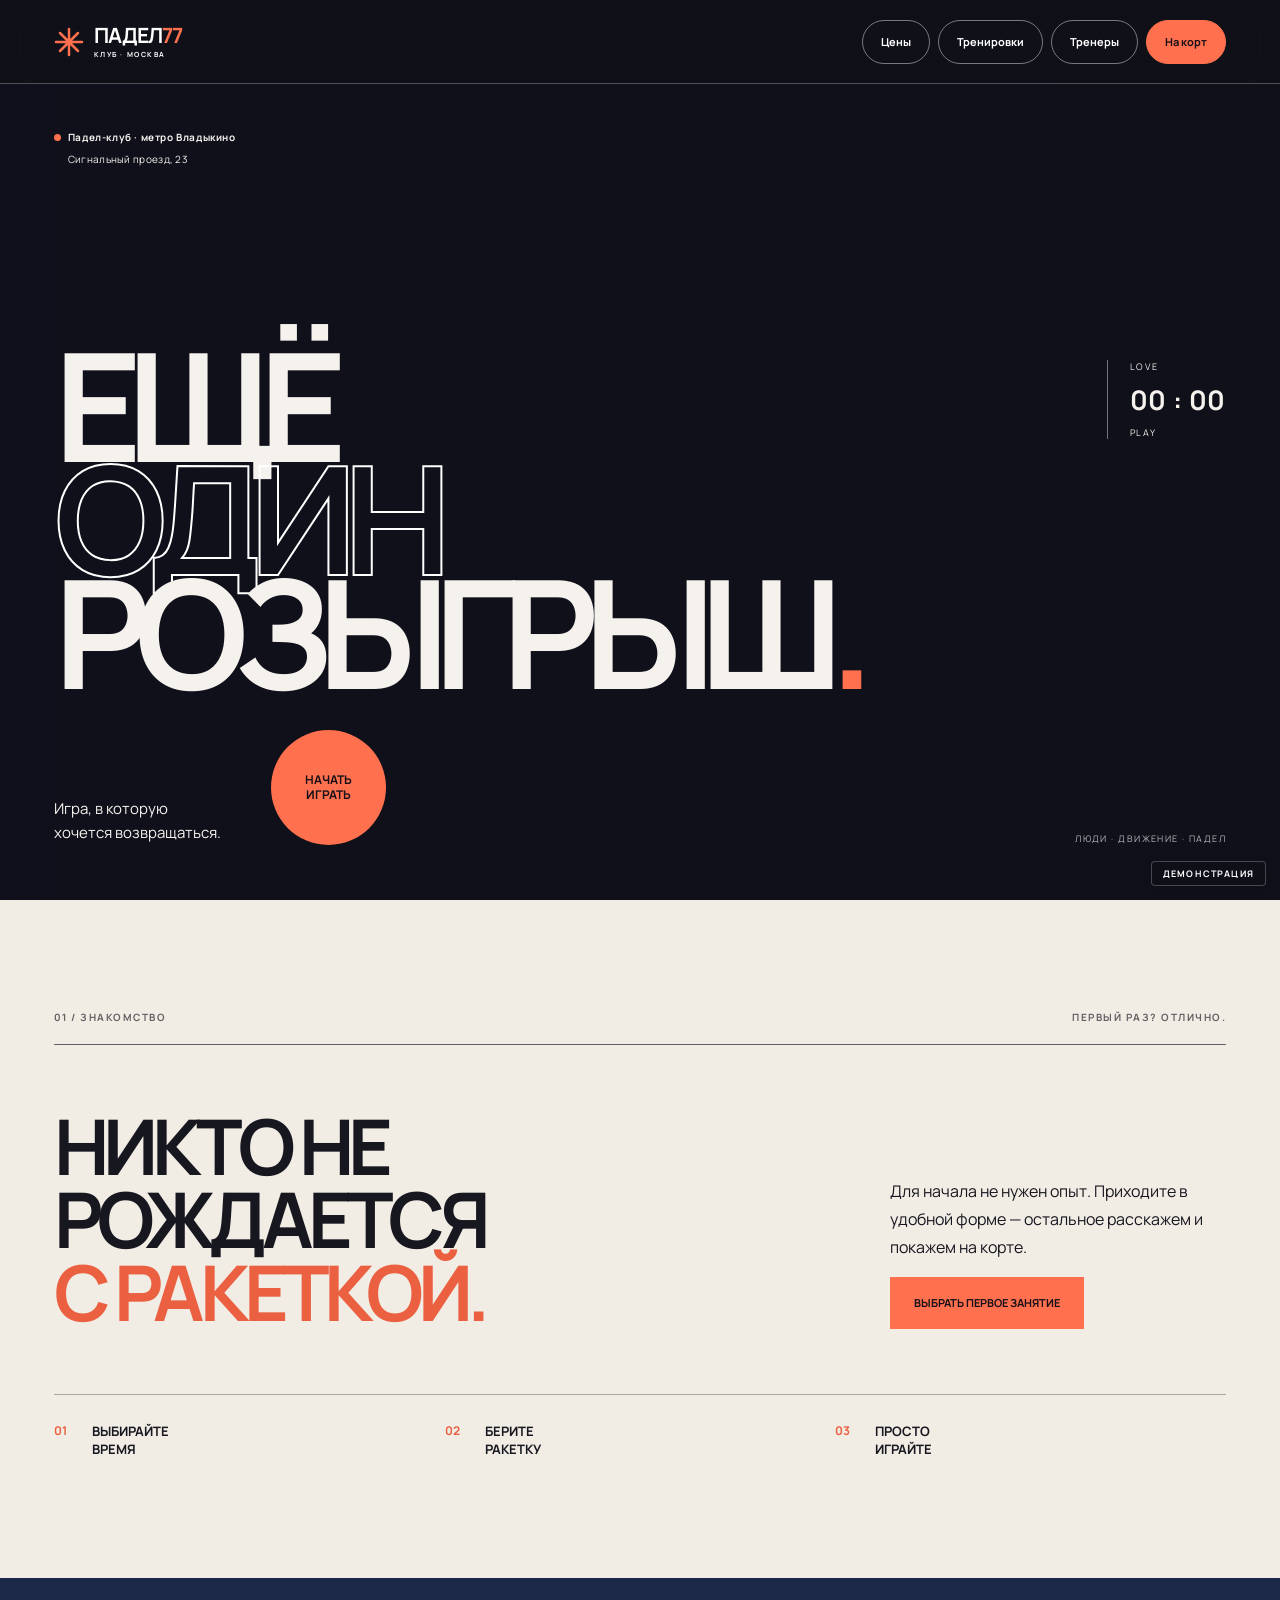
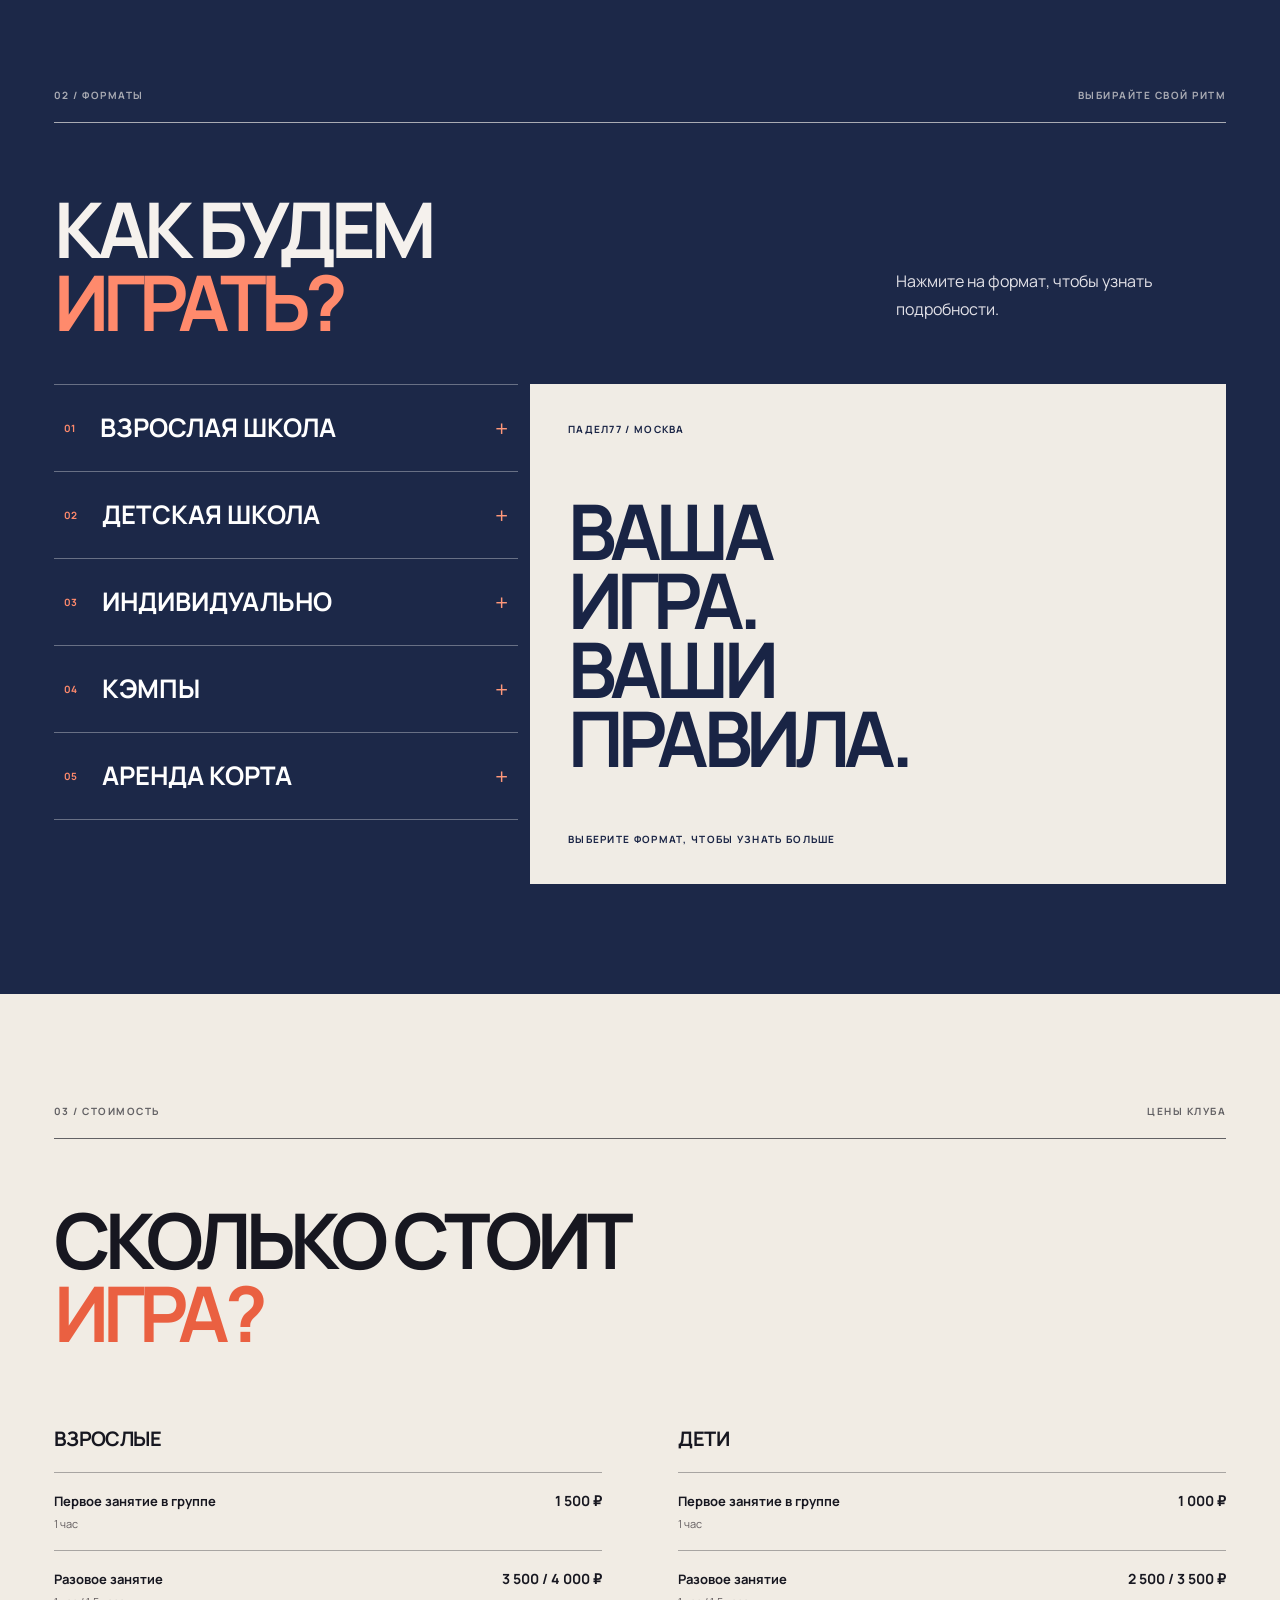
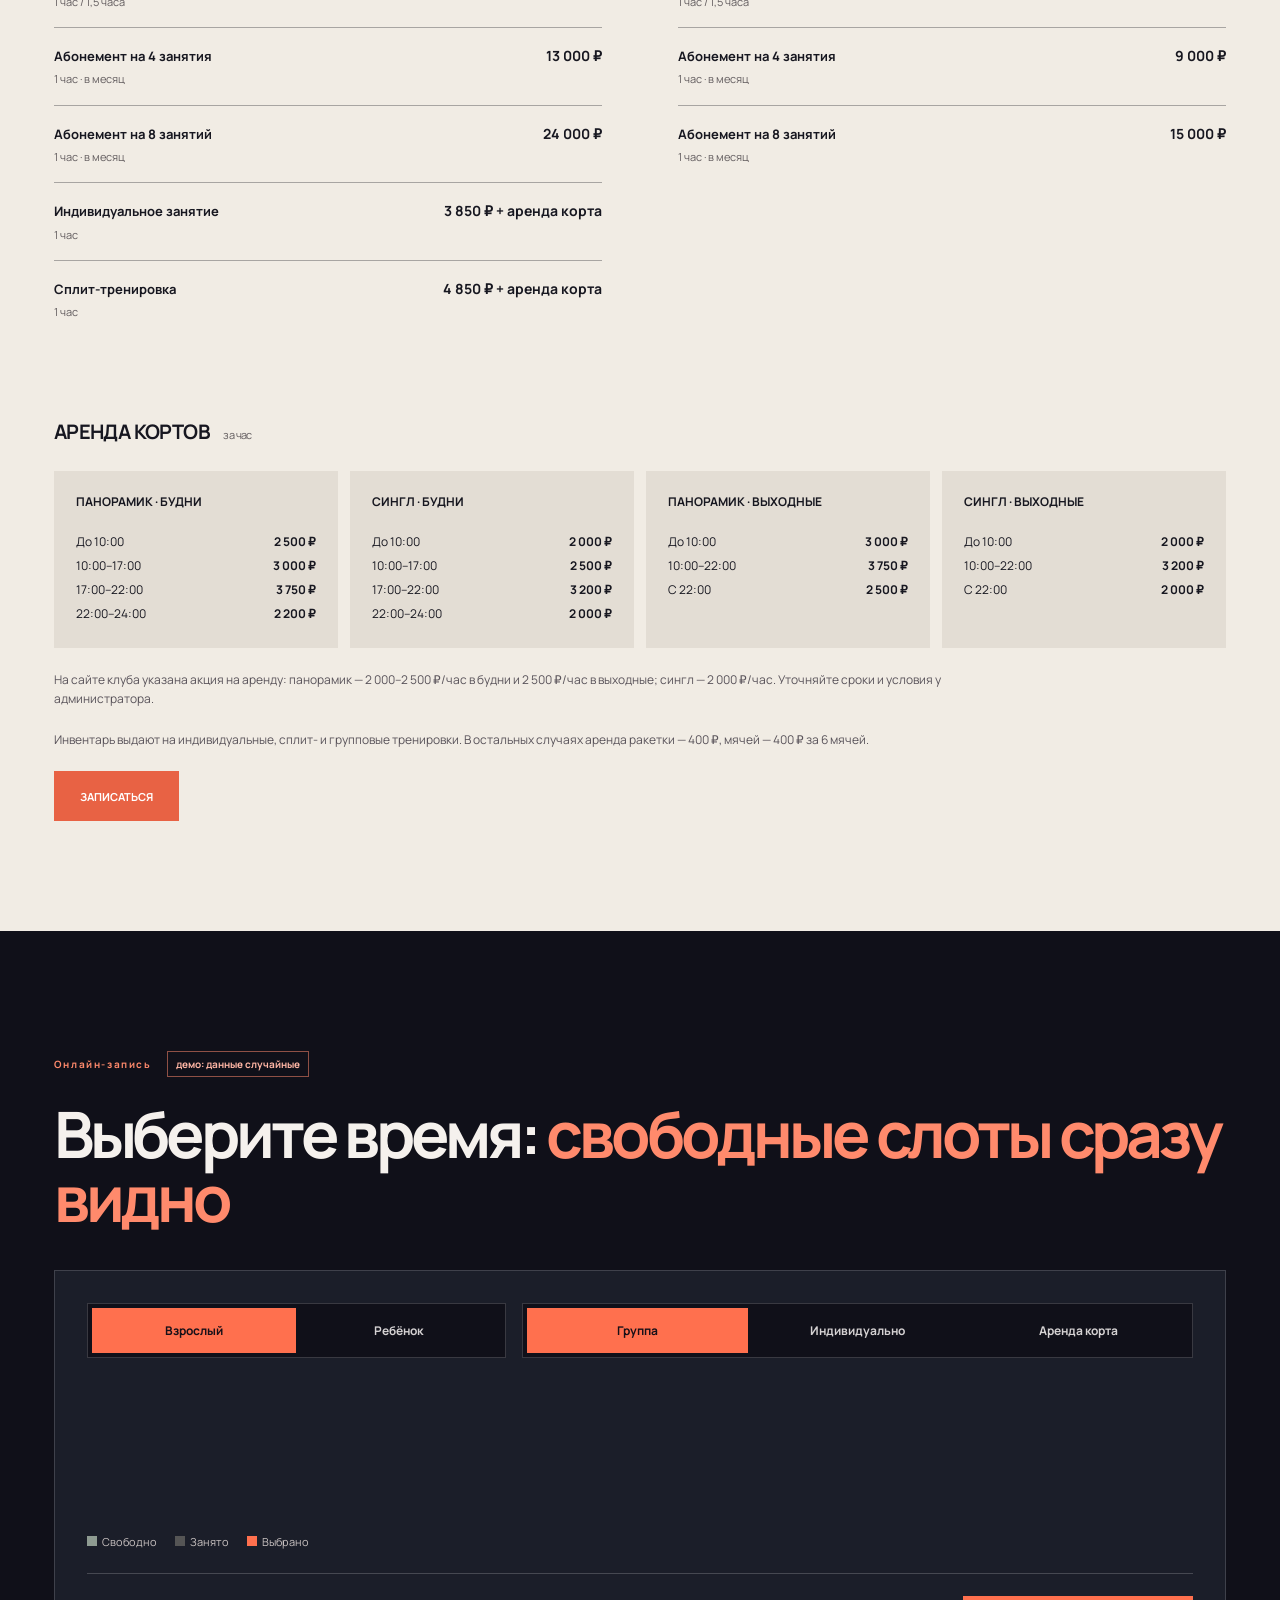
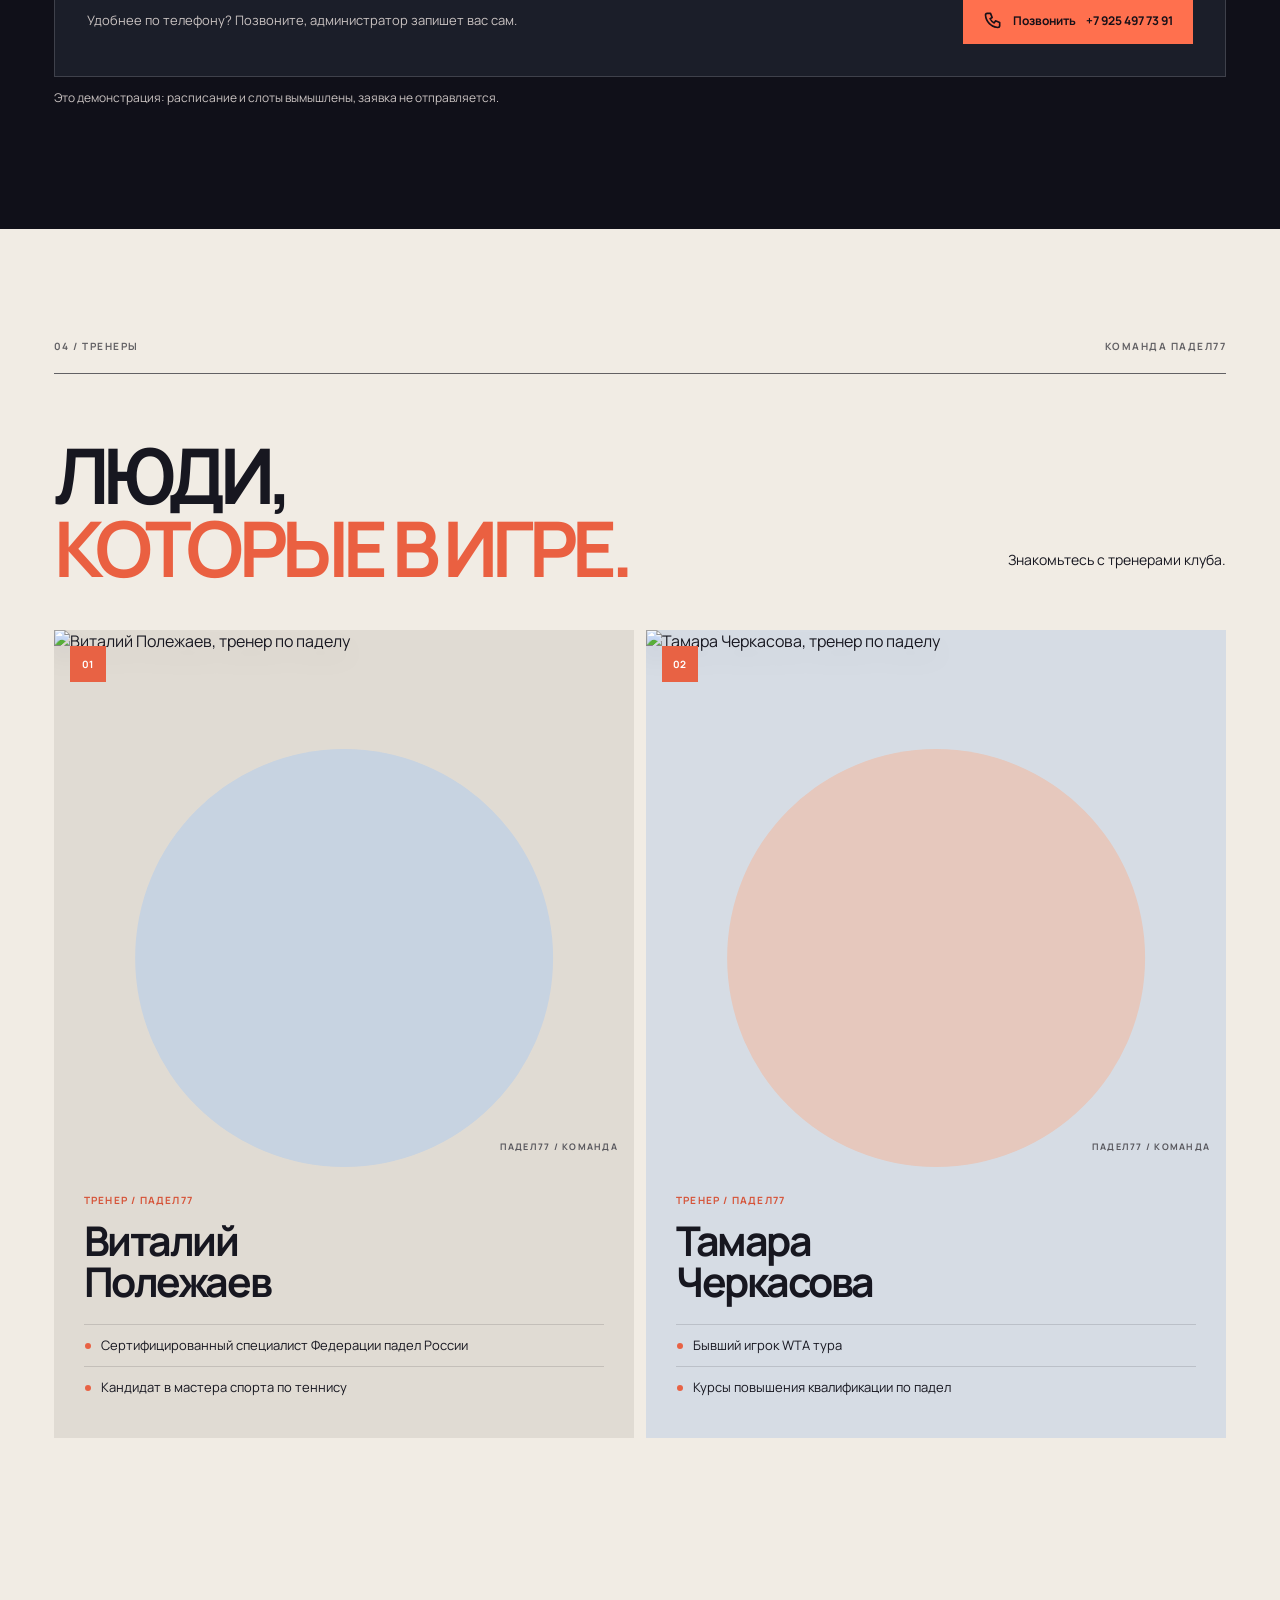
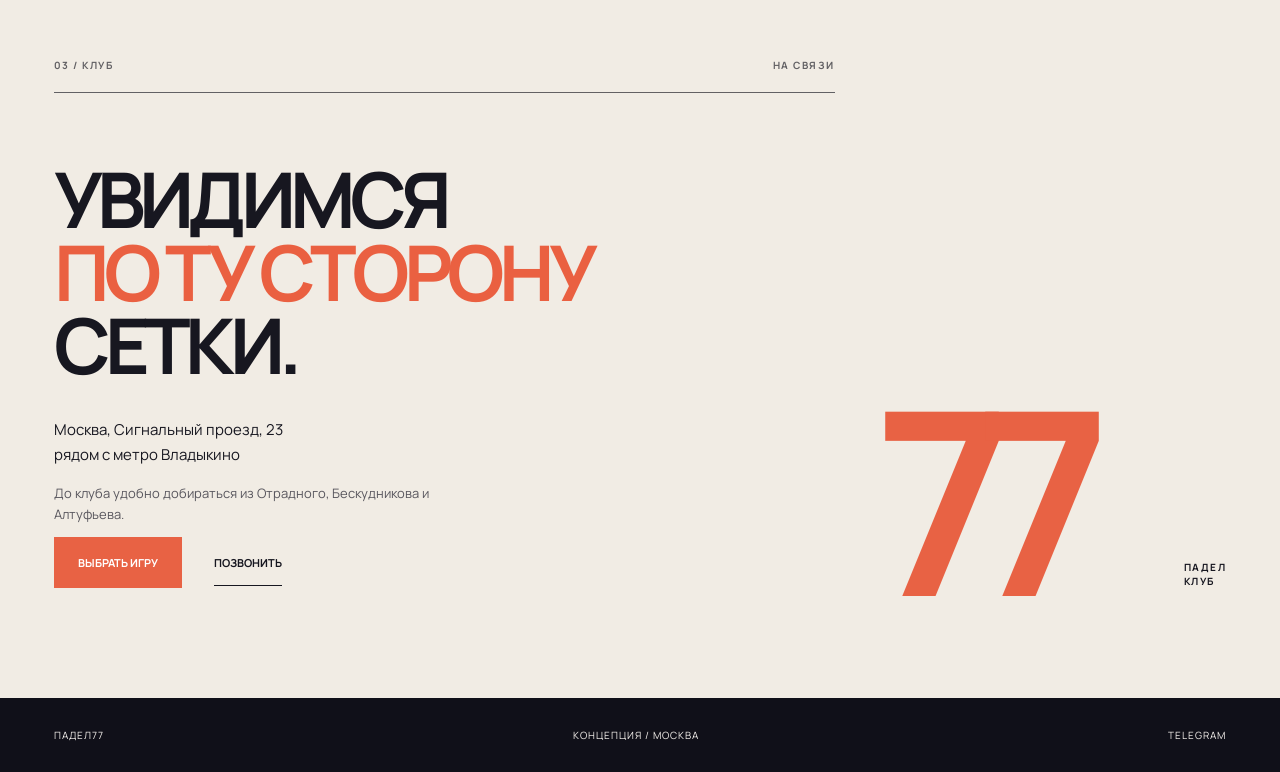
==== commit a2a1ff4a: "Mark client presentation as demo" ====
--- a/index.html
+++ b/index.html
@@ -1,4 +1,4 @@
-<!doctype html><html lang="ru"><head><meta charset="utf-8"><meta name="viewport" content="width=device-width, initial-scale=1"><meta name="format-detection" content="address=no"><meta name="theme-color" content="#101019"><meta name="apple-mobile-web-app-capable" content="yes"><meta name="apple-mobile-web-app-status-bar-style" content="black-translucent"><meta name="apple-mobile-web-app-title" content="Падел77"><link rel="manifest" href="manifest.webmanifest"><link rel="apple-touch-icon" href="assets/icons/icon-180.png"><link rel="icon" type="image/png" href="assets/icons/icon-192.png"><script src="assets/pwa.js?v=20261104-1" defer></script><title>Падел77 — игра начинается здесь</title><link rel="stylesheet" href="assets/match-point.css?v=20261104-pwa1"></head><body>
+<!doctype html><html lang="ru"><head><meta charset="utf-8"><meta name="viewport" content="width=device-width, initial-scale=1"><meta name="format-detection" content="address=no"><meta name="theme-color" content="#101019"><meta name="apple-mobile-web-app-capable" content="yes"><meta name="apple-mobile-web-app-status-bar-style" content="black-translucent"><meta name="apple-mobile-web-app-title" content="Падел77"><link rel="manifest" href="manifest.webmanifest"><link rel="apple-touch-icon" href="assets/icons/icon-180.png"><link rel="icon" type="image/png" href="assets/icons/icon-192.png"><script src="assets/pwa.js?v=20261104-1" defer></script><title>Падел77 — игра начинается здесь</title><link rel="stylesheet" href="assets/match-point.css?v=20261105-demo1"></head><body>
 <header class="top"><a class="brand" href="#top" aria-label="Падел77 — на главную"><span class="brand-ball" aria-hidden="true"><svg width="30" height="30" viewBox="0 0 30 30" fill="none" stroke="currentColor" stroke-width="2.5" stroke-linecap="round"><path d="M15 2v26M2 15h26M6 6l18 18M24 6L6 24"/></svg></span><span>ПАДЕЛ<span>77</span><small>КЛУБ · МОСКВА</small></span></a><nav class="top-menu" aria-label="Навигация по сайту"><a href="#prices">Цены</a><a href="#play">Тренировки</a><a href="#coaches">Тренеры</a><button type="button" data-open>На корт</button></nav></header>
 <main><section class="hero" id="top"><div class="hero-video"><video autoplay muted playsinline loop poster="assets/court-poster.jpg" aria-hidden="true"><source src="assets/court.mp4" type="video/mp4"></video><div class="video-shade"></div></div><div class="hero-content"><div class="hero-meta"><div class="hero-location"><span><i aria-hidden="true"></i><span>Падел-клуб · метро&nbsp;Владыкино</span></span><span class="hero-location-address">Сигнальный проезд, 23</span></div></div><h1>ЕЩЁ<br><em>ОДИН</em><br>РОЗЫГРЫШ<span>.</span></h1><div class="hero-bottom"><p>Игра, в которую<br> хочется возвращаться.</p><button data-open class="round-cta" aria-label="Выбрать игру">НАЧАТЬ<br>ИГРАТЬ </button><span class="hero-side">ЛЮДИ · ДВИЖЕНИЕ · ПАДЕЛ</span></div></div><div class="score" aria-hidden="true"><span>LOVE</span><b>00 : 00</b><span>PLAY</span></div></section>
 <section class="intro" id="how"><div class="section-label"><span>01 / ЗНАКОМСТВО</span><span>ПЕРВЫЙ РАЗ? ОТЛИЧНО.</span></div><div class="intro-grid"><h2>НИКТО НЕ<br>РОЖДАЕТСЯ<br><em>С РАКЕТКОЙ.</em></h2><div><p>Для начала не нужен опыт. Приходите в удобной форме — остальное расскажем и покажем на корте.</p><button data-open class="text-link">ВЫБРАТЬ ПЕРВОЕ ЗАНЯТИЕ </button></div></div><div class="steps"><div><b>01</b><span>ВЫБИРАЙТЕ<br>ВРЕМЯ</span></div><div><b>02</b><span>БЕРИТЕ<br>РАКЕТКУ</span></div><div><b>03</b><span>ПРОСТО<br>ИГРАЙТЕ</span></div></div></section>
@@ -30,6 +30,7 @@
 </section>
 <section class="coaches-section" id="coaches" aria-labelledby="coaches-title"><div class="section-label"><span>04 / ТРЕНЕРЫ</span><span>КОМАНДА ПАДЕЛ77</span></div><div class="coaches-heading"><h2 id="coaches-title">ЛЮДИ,<br><em>КОТОРЫЕ В ИГРЕ.</em></h2><p>Знакомьтесь с тренерами клуба.</p></div><div class="coaches-grid"><article class="coach-card"><div class="coach-number" aria-hidden="true">01</div><div class="coach-photo"><img src="assets/coach-vitaliy-cutout.png" alt="Виталий Полежаев, тренер по паделу" loading="lazy"><span class="coach-photo-caption" aria-hidden="true">ПАДЕЛ77 / КОМАНДА</span></div><div class="coach-info"><p class="coach-label">ТРЕНЕР / ПАДЕЛ77</p><h3>Виталий<br>Полежаев</h3><ul><li>Сертифицированный специалист Федерации падел России</li><li>Кандидат в мастера спорта по теннису</li></ul></div></article><article class="coach-card"><div class="coach-number" aria-hidden="true">02</div><div class="coach-photo"><img src="assets/coach-tamara-cutout.png" alt="Тамара Черкасова, тренер по паделу" loading="lazy"><span class="coach-photo-caption" aria-hidden="true">ПАДЕЛ77 / КОМАНДА</span></div><div class="coach-info"><p class="coach-label">ТРЕНЕР / ПАДЕЛ77</p><h3>Тамара<br>Черкасова</h3><ul><li>Бывший игрок WTA тура</li><li>Курсы повышения квалификации по падел</li></ul></div></article></div></section>
 <section class="club" id="club"><div><div class="section-label"><span>03 / КЛУБ</span><span>НА СВЯЗИ</span></div><h2>УВИДИМСЯ<br><em>ПО ТУ СТОРОНУ</em><br>СЕТКИ.</h2><p>Москва, Сигнальный проезд, 23<br>рядом с метро Владыкино</p><p class="club-nearby">До клуба удобно добираться из Отрадного, Бескудникова и Алтуфьева.</p><div class="club-actions"><button data-open>ВЫБРАТЬ ИГРУ </button><a href="tel:+79254977391">ПОЗВОНИТЬ </a></div></div><div class="club-mark" aria-hidden="true">77<span>ПАДЕЛ<br>КЛУБ</span></div></section></main>
+<div class="demo-watermark" aria-label="Демонстрационная версия">ДЕМОНСТРАЦИЯ</div>
 <footer><a href="#top">ПАДЕЛ77 </a><span>КОНЦЕПЦИЯ / МОСКВА</span><button type="button" id="pwa-install" class="pwa-install" hidden>УСТАНОВИТЬ ПРИЛОЖЕНИЕ</button><a href="https://t.me/Padel77_bot" target="_blank" rel="noopener">TELEGRAM </a></footer><div id="pwa-offline" class="pwa-offline" role="status" hidden>Нет подключения к интернету. Для актуального расписания и записи подключитесь к сети.</div><dialog id="pwa-help" class="pwa-help" aria-labelledby="pwa-help-title"><button type="button" id="pwa-help-close" aria-label="Закрыть">×</button><h2 id="pwa-help-title">Установить Падел77</h2><p>В Safari нажмите «Поделиться», затем выберите «На экран Домой» и нажмите «Добавить».</p></dialog>
 
 <dialog class="format-dialog" id="formatDialog" aria-labelledby="formatTitle" aria-describedby="formatDescription"><div class="format-dialog-top"><span id="formatLabel"></span><button class="format-close" type="button" aria-label="Закрыть окно">×</button></div><h2 id="formatTitle"></h2><p id="formatDescription"></p><ul id="formatList"></ul><button class="format-action" type="button" id="formatBook">ВЫБРАТЬ ВРЕМЯ</button><a class="format-action" id="formatCall" href="tel:+79254977391" hidden>ПОЗВОНИТЬ В КЛУБ</a></dialog><script src="assets/booking.js?v=20261102-2"></script><script src="assets/match-point.js?v=20261102-5"></script></body></html>
--- a/assets/match-point.css
+++ b/assets/match-point.css
@@ -86,3 +86,7 @@
 .intro .text-link:hover{background:#ff8a6c;color:#171018}
 @media(max-width:760px){.intro .text-link{width:100%;max-width:340px}}
 .pwa-install{padding:0;border:0;background:none;color:inherit;font-size:10px;letter-spacing:.1em;font-weight:700;cursor:pointer;text-align:left}.pwa-install:hover{text-decoration:underline}.pwa-offline{position:fixed;left:12px;right:12px;bottom:max(12px,env(safe-area-inset-bottom));z-index:1001;margin:auto;max-width:550px;padding:12px 15px;background:#f1ece4;color:#171720;border-left:4px solid #e86244;box-shadow:0 8px 28px #0005;font-size:12px;line-height:1.5}.pwa-help{width:min(430px,calc(100% - 32px));padding:28px;border:0;background:#f1ece4;color:#171720}.pwa-help::backdrop{background:#101019d9}.pwa-help h2{font-size:26px;line-height:1.1;letter-spacing:-.04em;margin:28px 0 12px}.pwa-help p{font-size:14px;line-height:1.6}.pwa-help button{float:right;border:1px solid #17172055;background:transparent;color:#171720;width:42px;height:42px;font-size:26px}
+/* Discreet, non-interactive label for the client presentation. */
+.demo-watermark{position:fixed;z-index:50;right:14px;bottom:max(14px,env(safe-area-inset-bottom));pointer-events:none;user-select:none;padding:7px 11px;border:1px solid rgba(255,255,255,.23);border-radius:4px;background:rgba(16,16,25,.68);color:#fff;font-size:9px;font-weight:700;letter-spacing:.13em;line-height:1;box-shadow:0 2px 10px #0002}
+@media(max-width:760px){.demo-watermark{right:10px;bottom:max(10px,env(safe-area-inset-bottom));font-size:8px;padding:6px 9px}}
+@media print{.demo-watermark{position:fixed;bottom:12px;color:#444;background:#fff;border-color:#888;box-shadow:none}}
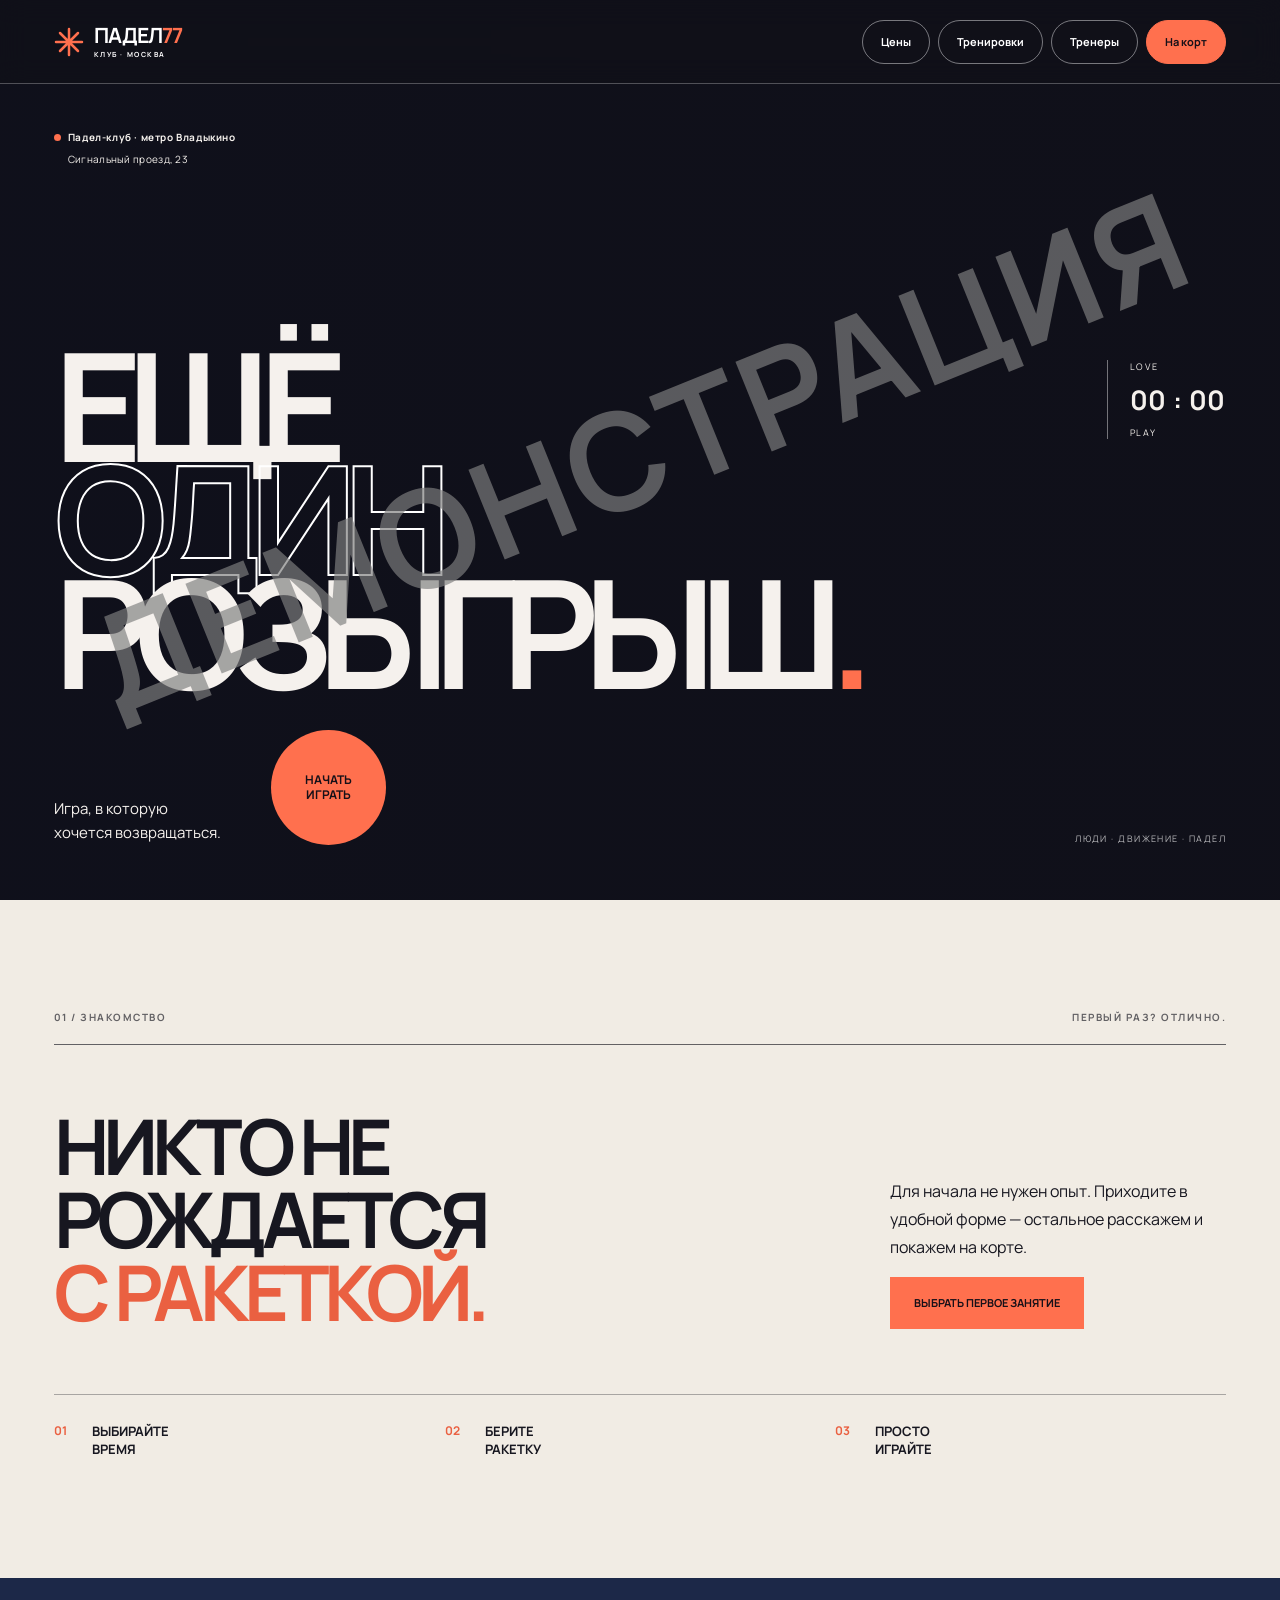
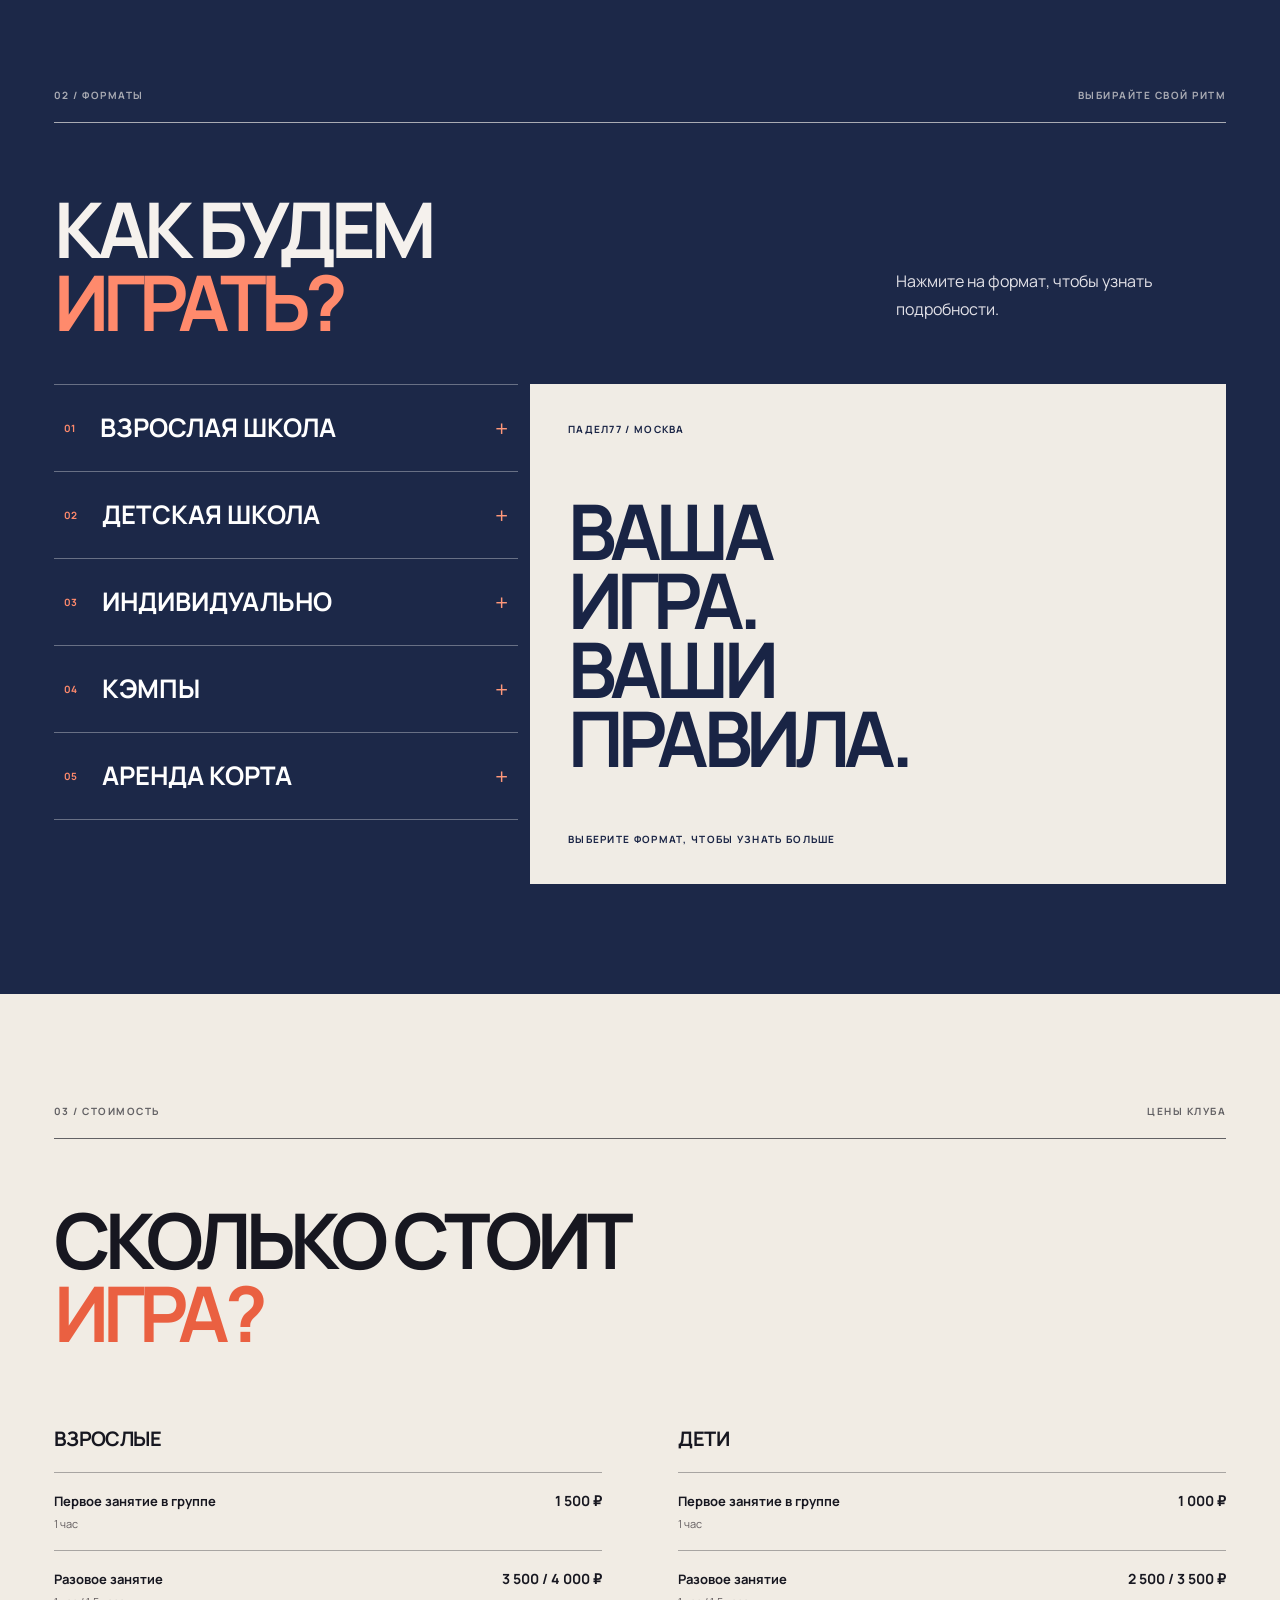
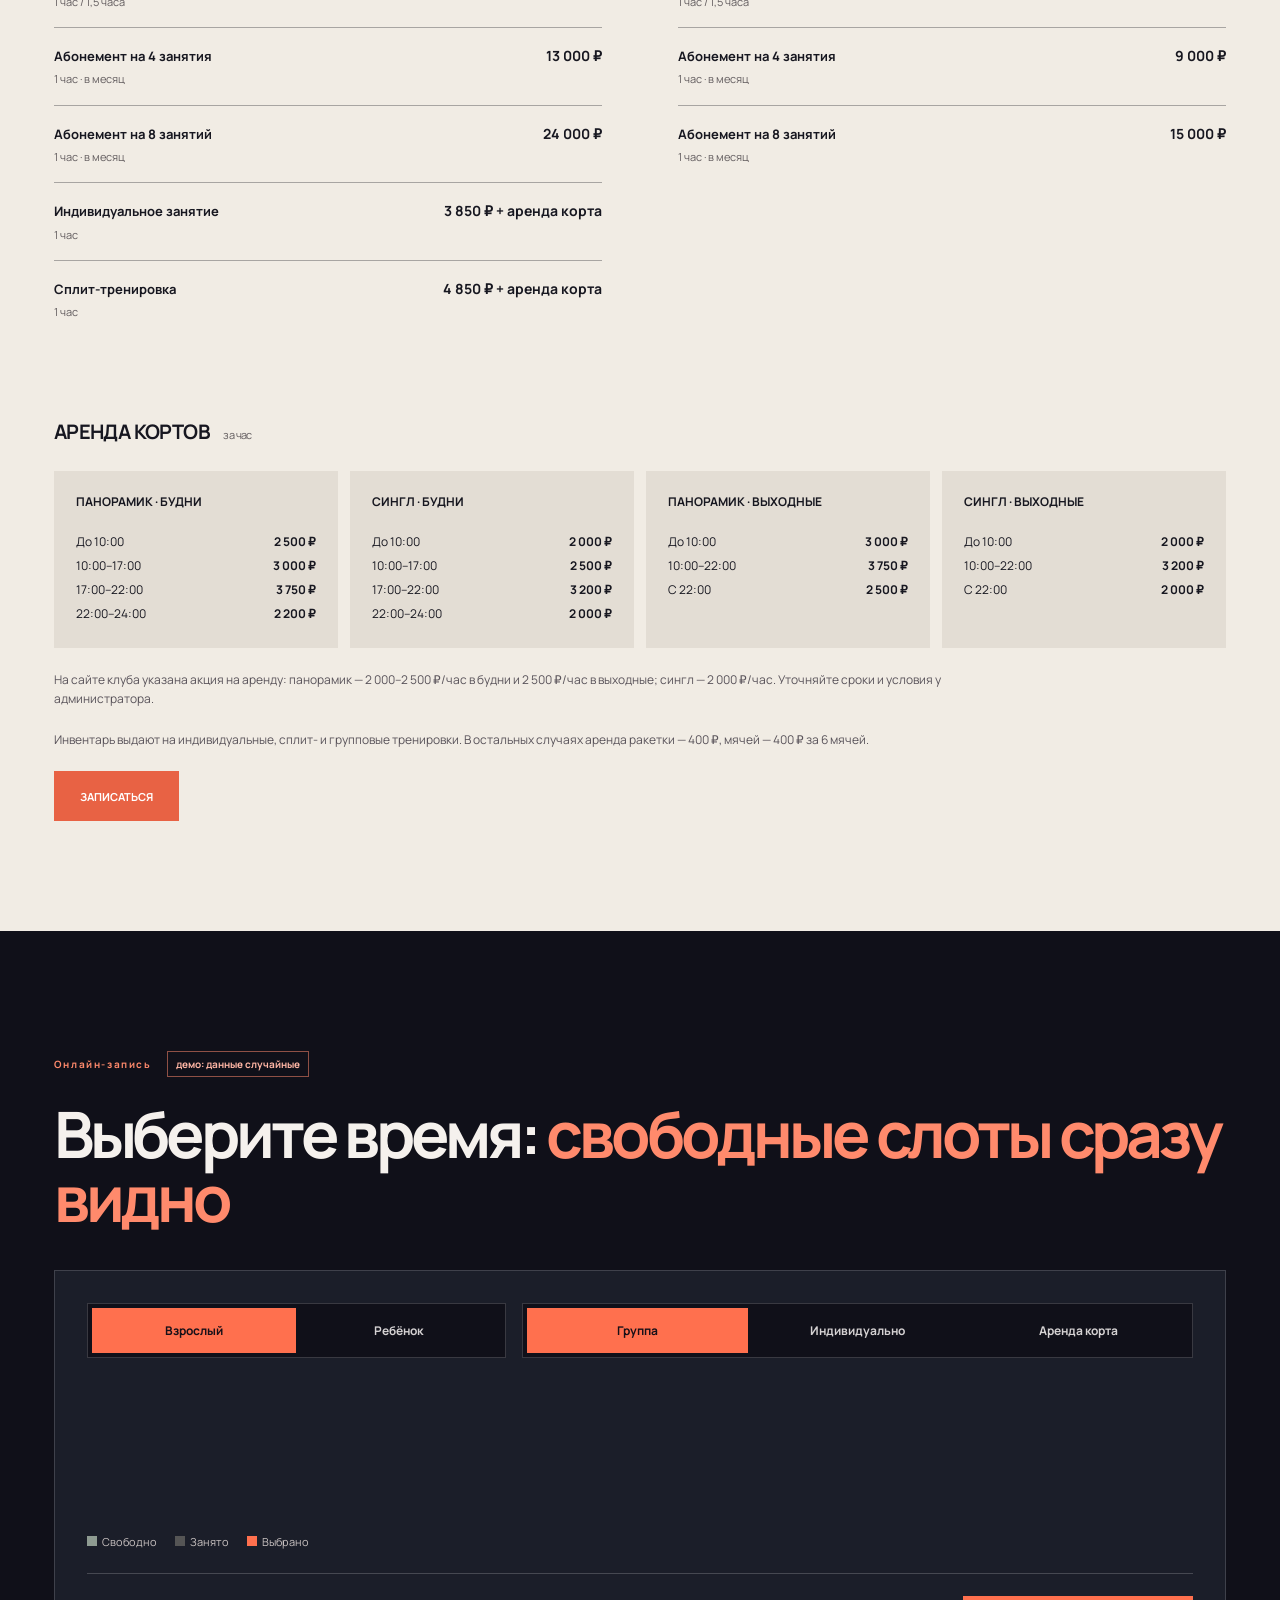
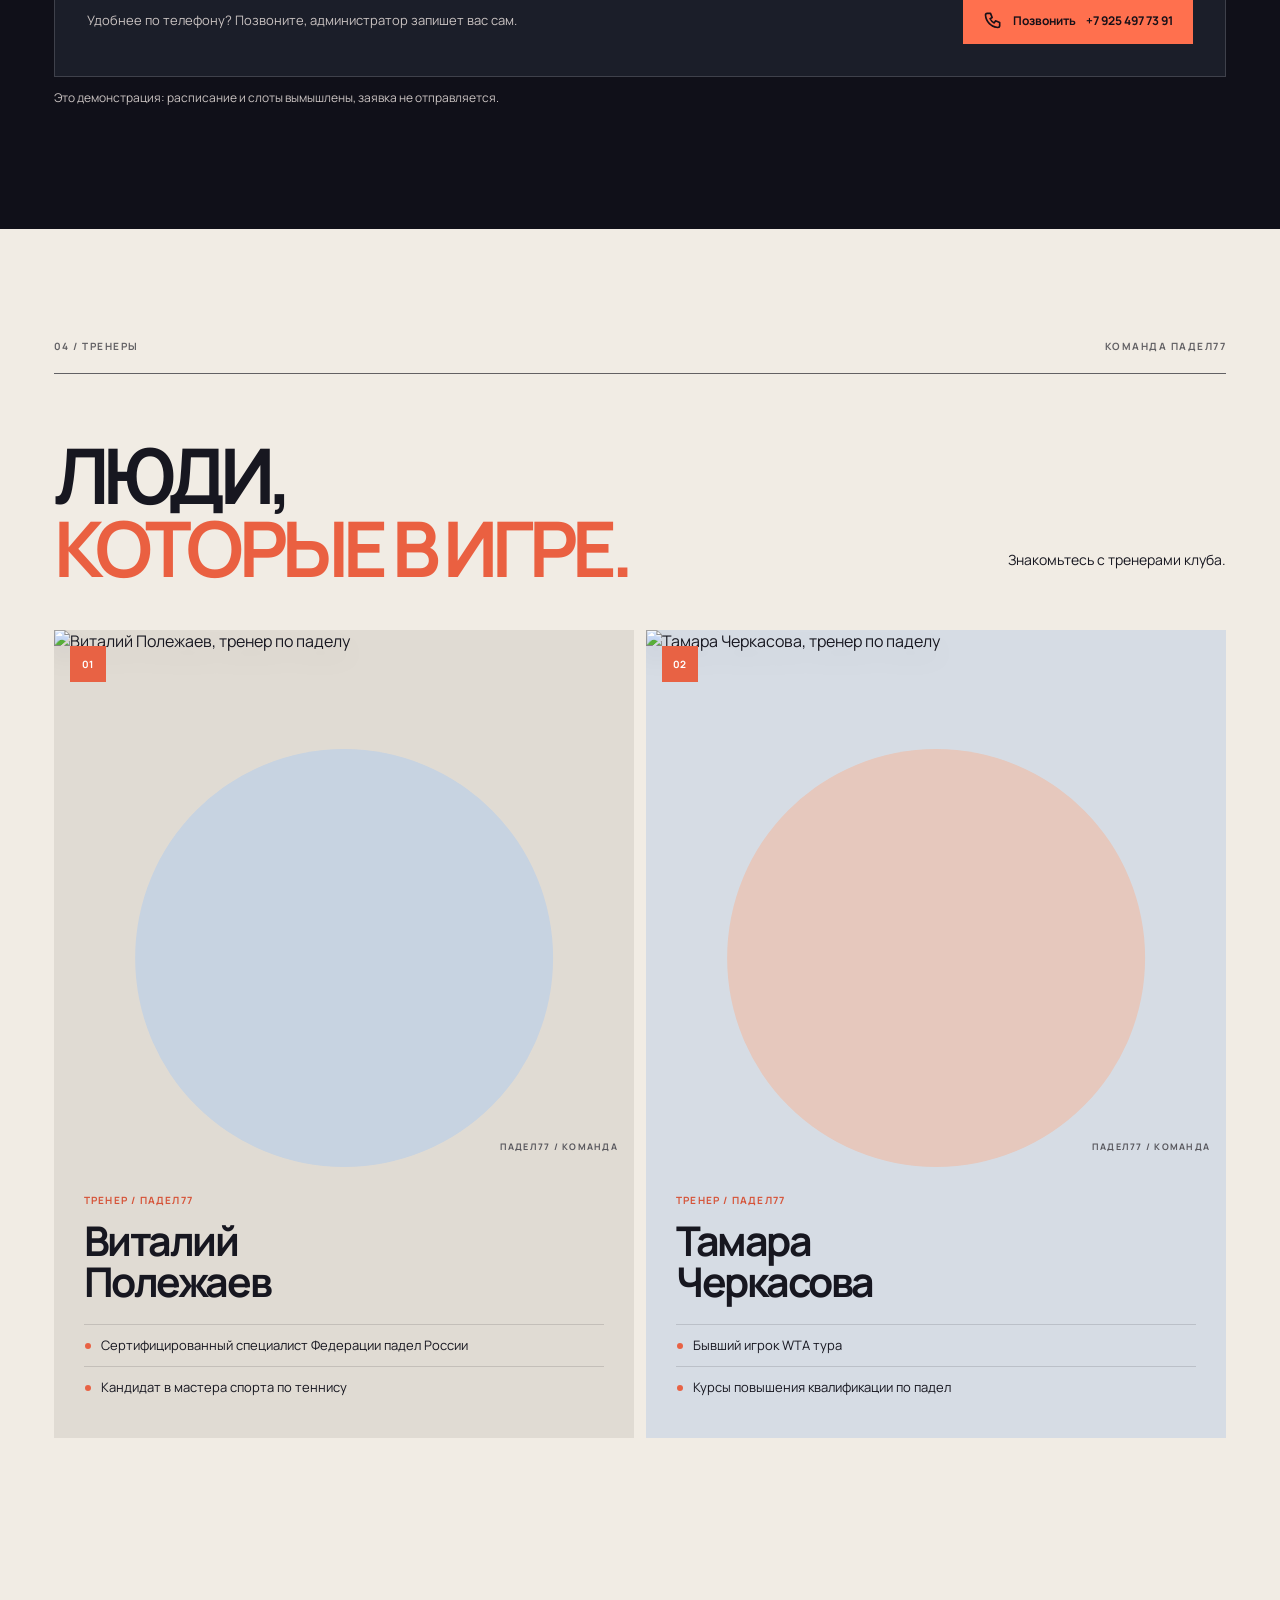
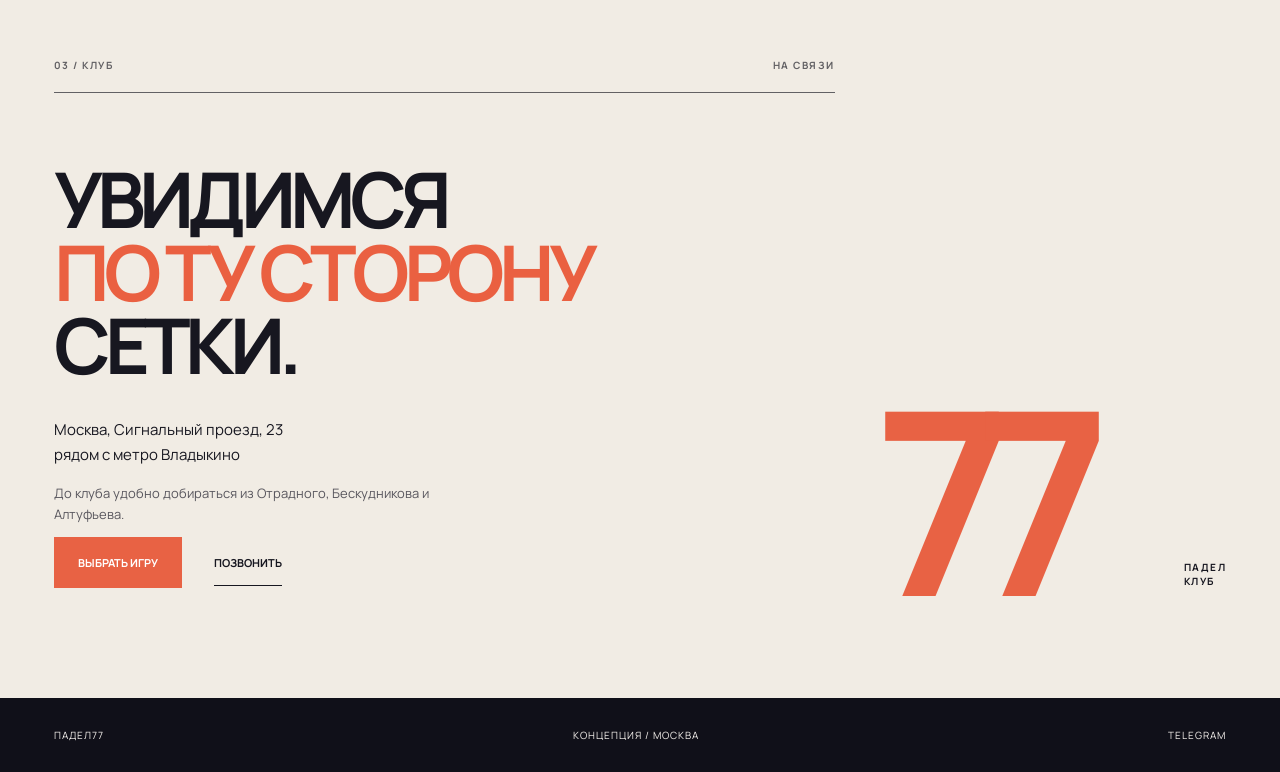
==== commit 49f18519: "Use full-screen demo watermark" ====
--- a/index.html
+++ b/index.html
@@ -1,4 +1,4 @@
-<!doctype html><html lang="ru"><head><meta charset="utf-8"><meta name="viewport" content="width=device-width, initial-scale=1"><meta name="format-detection" content="address=no"><meta name="theme-color" content="#101019"><meta name="apple-mobile-web-app-capable" content="yes"><meta name="apple-mobile-web-app-status-bar-style" content="black-translucent"><meta name="apple-mobile-web-app-title" content="Падел77"><link rel="manifest" href="manifest.webmanifest"><link rel="apple-touch-icon" href="assets/icons/icon-180.png"><link rel="icon" type="image/png" href="assets/icons/icon-192.png"><script src="assets/pwa.js?v=20261104-1" defer></script><title>Падел77 — игра начинается здесь</title><link rel="stylesheet" href="assets/match-point.css?v=20261105-demo1"></head><body>
+<!doctype html><html lang="ru"><head><meta charset="utf-8"><meta name="viewport" content="width=device-width, initial-scale=1"><meta name="format-detection" content="address=no"><meta name="theme-color" content="#101019"><meta name="apple-mobile-web-app-capable" content="yes"><meta name="apple-mobile-web-app-status-bar-style" content="black-translucent"><meta name="apple-mobile-web-app-title" content="Падел77"><link rel="manifest" href="manifest.webmanifest"><link rel="apple-touch-icon" href="assets/icons/icon-180.png"><link rel="icon" type="image/png" href="assets/icons/icon-192.png"><script src="assets/pwa.js?v=20261104-1" defer></script><title>Падел77 — игра начинается здесь</title><link rel="stylesheet" href="assets/match-point.css?v=20261105-demo2"></head><body>
 <header class="top"><a class="brand" href="#top" aria-label="Падел77 — на главную"><span class="brand-ball" aria-hidden="true"><svg width="30" height="30" viewBox="0 0 30 30" fill="none" stroke="currentColor" stroke-width="2.5" stroke-linecap="round"><path d="M15 2v26M2 15h26M6 6l18 18M24 6L6 24"/></svg></span><span>ПАДЕЛ<span>77</span><small>КЛУБ · МОСКВА</small></span></a><nav class="top-menu" aria-label="Навигация по сайту"><a href="#prices">Цены</a><a href="#play">Тренировки</a><a href="#coaches">Тренеры</a><button type="button" data-open>На корт</button></nav></header>
 <main><section class="hero" id="top"><div class="hero-video"><video autoplay muted playsinline loop poster="assets/court-poster.jpg" aria-hidden="true"><source src="assets/court.mp4" type="video/mp4"></video><div class="video-shade"></div></div><div class="hero-content"><div class="hero-meta"><div class="hero-location"><span><i aria-hidden="true"></i><span>Падел-клуб · метро&nbsp;Владыкино</span></span><span class="hero-location-address">Сигнальный проезд, 23</span></div></div><h1>ЕЩЁ<br><em>ОДИН</em><br>РОЗЫГРЫШ<span>.</span></h1><div class="hero-bottom"><p>Игра, в которую<br> хочется возвращаться.</p><button data-open class="round-cta" aria-label="Выбрать игру">НАЧАТЬ<br>ИГРАТЬ </button><span class="hero-side">ЛЮДИ · ДВИЖЕНИЕ · ПАДЕЛ</span></div></div><div class="score" aria-hidden="true"><span>LOVE</span><b>00 : 00</b><span>PLAY</span></div></section>
 <section class="intro" id="how"><div class="section-label"><span>01 / ЗНАКОМСТВО</span><span>ПЕРВЫЙ РАЗ? ОТЛИЧНО.</span></div><div class="intro-grid"><h2>НИКТО НЕ<br>РОЖДАЕТСЯ<br><em>С РАКЕТКОЙ.</em></h2><div><p>Для начала не нужен опыт. Приходите в удобной форме — остальное расскажем и покажем на корте.</p><button data-open class="text-link">ВЫБРАТЬ ПЕРВОЕ ЗАНЯТИЕ </button></div></div><div class="steps"><div><b>01</b><span>ВЫБИРАЙТЕ<br>ВРЕМЯ</span></div><div><b>02</b><span>БЕРИТЕ<br>РАКЕТКУ</span></div><div><b>03</b><span>ПРОСТО<br>ИГРАЙТЕ</span></div></div></section>
@@ -30,7 +30,7 @@
 </section>
 <section class="coaches-section" id="coaches" aria-labelledby="coaches-title"><div class="section-label"><span>04 / ТРЕНЕРЫ</span><span>КОМАНДА ПАДЕЛ77</span></div><div class="coaches-heading"><h2 id="coaches-title">ЛЮДИ,<br><em>КОТОРЫЕ В ИГРЕ.</em></h2><p>Знакомьтесь с тренерами клуба.</p></div><div class="coaches-grid"><article class="coach-card"><div class="coach-number" aria-hidden="true">01</div><div class="coach-photo"><img src="assets/coach-vitaliy-cutout.png" alt="Виталий Полежаев, тренер по паделу" loading="lazy"><span class="coach-photo-caption" aria-hidden="true">ПАДЕЛ77 / КОМАНДА</span></div><div class="coach-info"><p class="coach-label">ТРЕНЕР / ПАДЕЛ77</p><h3>Виталий<br>Полежаев</h3><ul><li>Сертифицированный специалист Федерации падел России</li><li>Кандидат в мастера спорта по теннису</li></ul></div></article><article class="coach-card"><div class="coach-number" aria-hidden="true">02</div><div class="coach-photo"><img src="assets/coach-tamara-cutout.png" alt="Тамара Черкасова, тренер по паделу" loading="lazy"><span class="coach-photo-caption" aria-hidden="true">ПАДЕЛ77 / КОМАНДА</span></div><div class="coach-info"><p class="coach-label">ТРЕНЕР / ПАДЕЛ77</p><h3>Тамара<br>Черкасова</h3><ul><li>Бывший игрок WTA тура</li><li>Курсы повышения квалификации по падел</li></ul></div></article></div></section>
 <section class="club" id="club"><div><div class="section-label"><span>03 / КЛУБ</span><span>НА СВЯЗИ</span></div><h2>УВИДИМСЯ<br><em>ПО ТУ СТОРОНУ</em><br>СЕТКИ.</h2><p>Москва, Сигнальный проезд, 23<br>рядом с метро Владыкино</p><p class="club-nearby">До клуба удобно добираться из Отрадного, Бескудникова и Алтуфьева.</p><div class="club-actions"><button data-open>ВЫБРАТЬ ИГРУ </button><a href="tel:+79254977391">ПОЗВОНИТЬ </a></div></div><div class="club-mark" aria-hidden="true">77<span>ПАДЕЛ<br>КЛУБ</span></div></section></main>
-<div class="demo-watermark" aria-label="Демонстрационная версия">ДЕМОНСТРАЦИЯ</div>
+<div class="demo-watermark" aria-label="Демонстрационная версия"><span>ДЕМОНСТРАЦИЯ</span></div>
 <footer><a href="#top">ПАДЕЛ77 </a><span>КОНЦЕПЦИЯ / МОСКВА</span><button type="button" id="pwa-install" class="pwa-install" hidden>УСТАНОВИТЬ ПРИЛОЖЕНИЕ</button><a href="https://t.me/Padel77_bot" target="_blank" rel="noopener">TELEGRAM </a></footer><div id="pwa-offline" class="pwa-offline" role="status" hidden>Нет подключения к интернету. Для актуального расписания и записи подключитесь к сети.</div><dialog id="pwa-help" class="pwa-help" aria-labelledby="pwa-help-title"><button type="button" id="pwa-help-close" aria-label="Закрыть">×</button><h2 id="pwa-help-title">Установить Падел77</h2><p>В Safari нажмите «Поделиться», затем выберите «На экран Домой» и нажмите «Добавить».</p></dialog>
 
 <dialog class="format-dialog" id="formatDialog" aria-labelledby="formatTitle" aria-describedby="formatDescription"><div class="format-dialog-top"><span id="formatLabel"></span><button class="format-close" type="button" aria-label="Закрыть окно">×</button></div><h2 id="formatTitle"></h2><p id="formatDescription"></p><ul id="formatList"></ul><button class="format-action" type="button" id="formatBook">ВЫБРАТЬ ВРЕМЯ</button><a class="format-action" id="formatCall" href="tel:+79254977391" hidden>ПОЗВОНИТЬ В КЛУБ</a></dialog><script src="assets/booking.js?v=20261102-2"></script><script src="assets/match-point.js?v=20261102-5"></script></body></html>
--- a/assets/match-point.css
+++ b/assets/match-point.css
@@ -90,3 +90,10 @@
 .demo-watermark{position:fixed;z-index:50;right:14px;bottom:max(14px,env(safe-area-inset-bottom));pointer-events:none;user-select:none;padding:7px 11px;border:1px solid rgba(255,255,255,.23);border-radius:4px;background:rgba(16,16,25,.68);color:#fff;font-size:9px;font-weight:700;letter-spacing:.13em;line-height:1;box-shadow:0 2px 10px #0002}
 @media(max-width:760px){.demo-watermark{right:10px;bottom:max(10px,env(safe-area-inset-bottom));font-size:8px;padding:6px 9px}}
 @media print{.demo-watermark{position:fixed;bottom:12px;color:#444;background:#fff;border-color:#888;box-shadow:none}}
+/* Full-screen watermark stays visible without blocking the presentation. */
+.demo-watermark{position:fixed;z-index:50;inset:0;display:flex;align-items:center;justify-content:center;overflow:hidden;padding:0;border:0;border-radius:0;background:transparent;box-shadow:none;pointer-events:none;user-select:none;color:#fff;opacity:.34;mix-blend-mode:difference;font-family:Manrope,Arial,sans-serif;font-size:clamp(36px,10.5vw,160px);font-weight:700;letter-spacing:.025em;line-height:1;white-space:nowrap;transform:none}
+.demo-watermark::first-line{line-height:1}
+@media(max-width:760px){.demo-watermark{inset:0;padding:0;font-size:clamp(27px,10.5vw,80px)}}
+@media print{.demo-watermark{position:fixed;inset:0;background:transparent;color:#888;opacity:.3;border:0;mix-blend-mode:normal}}
+
+.demo-watermark span{display:block;transform:rotate(-22deg)}
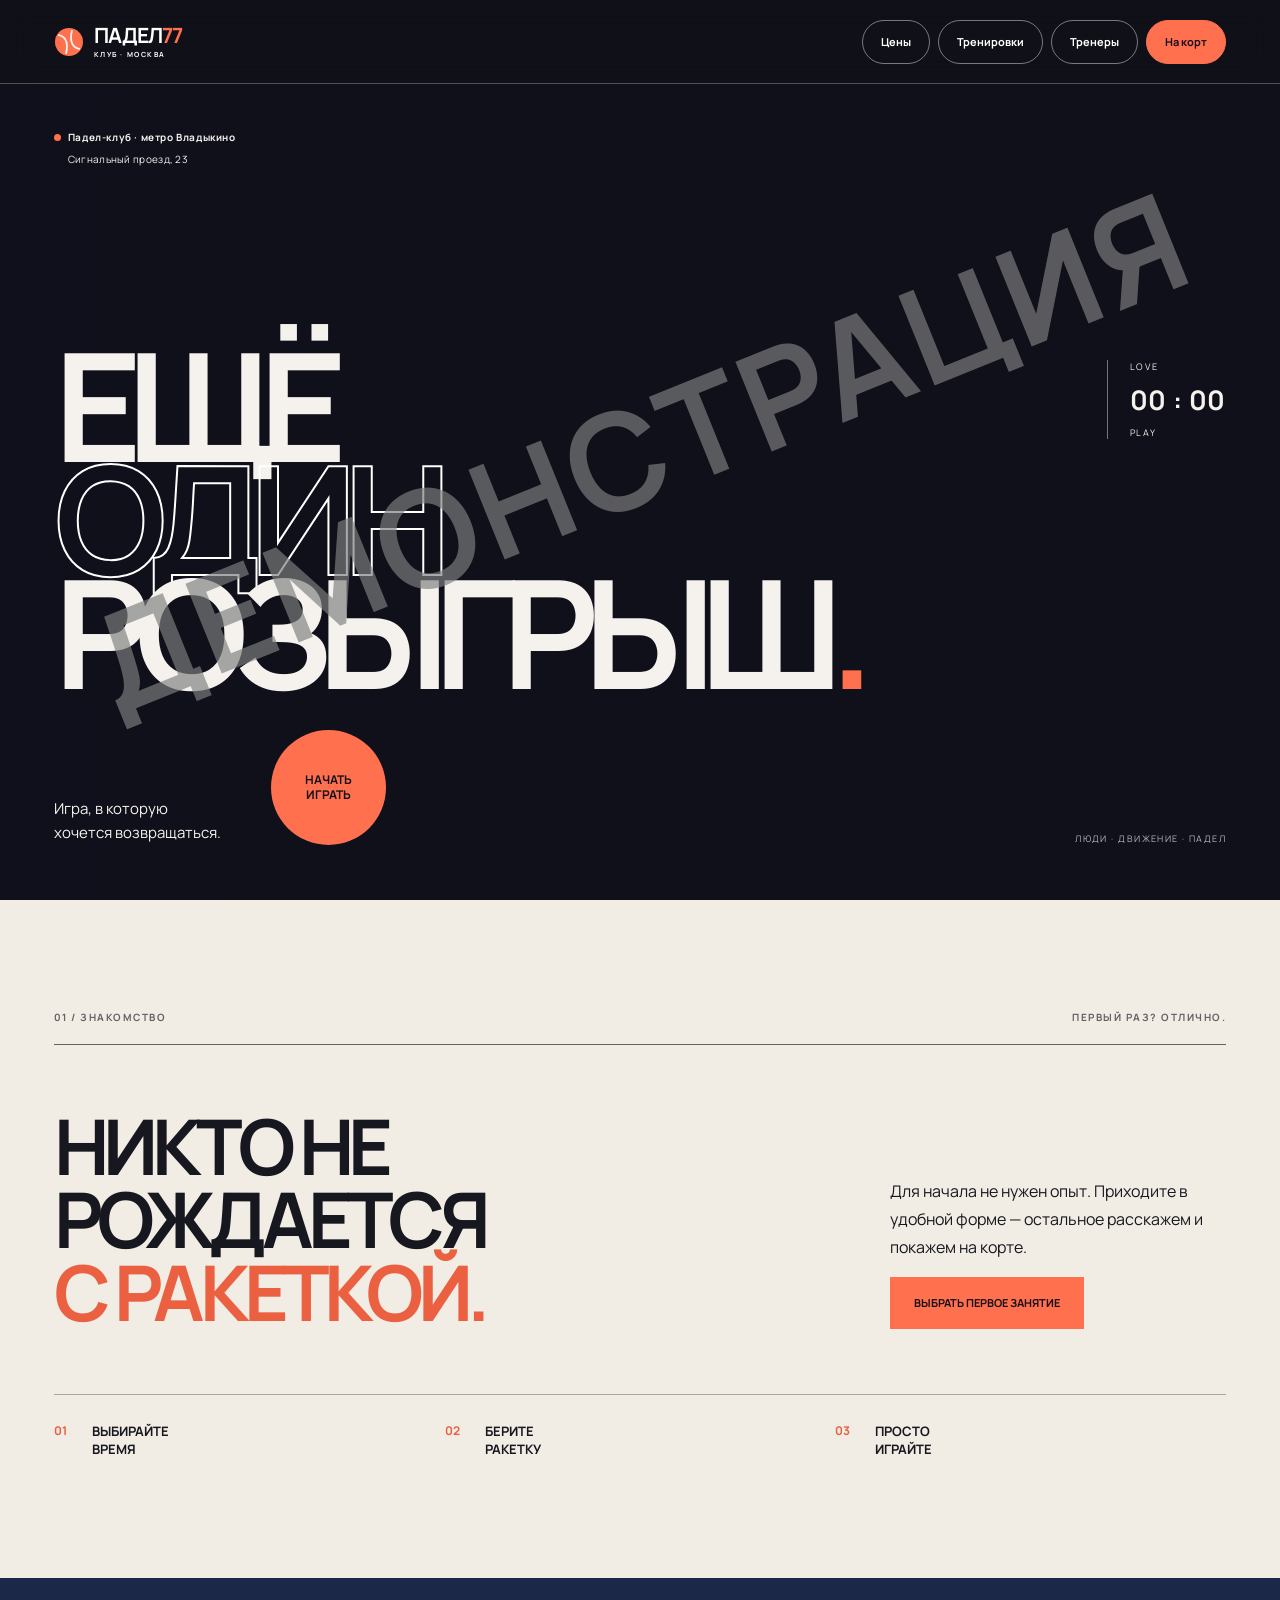
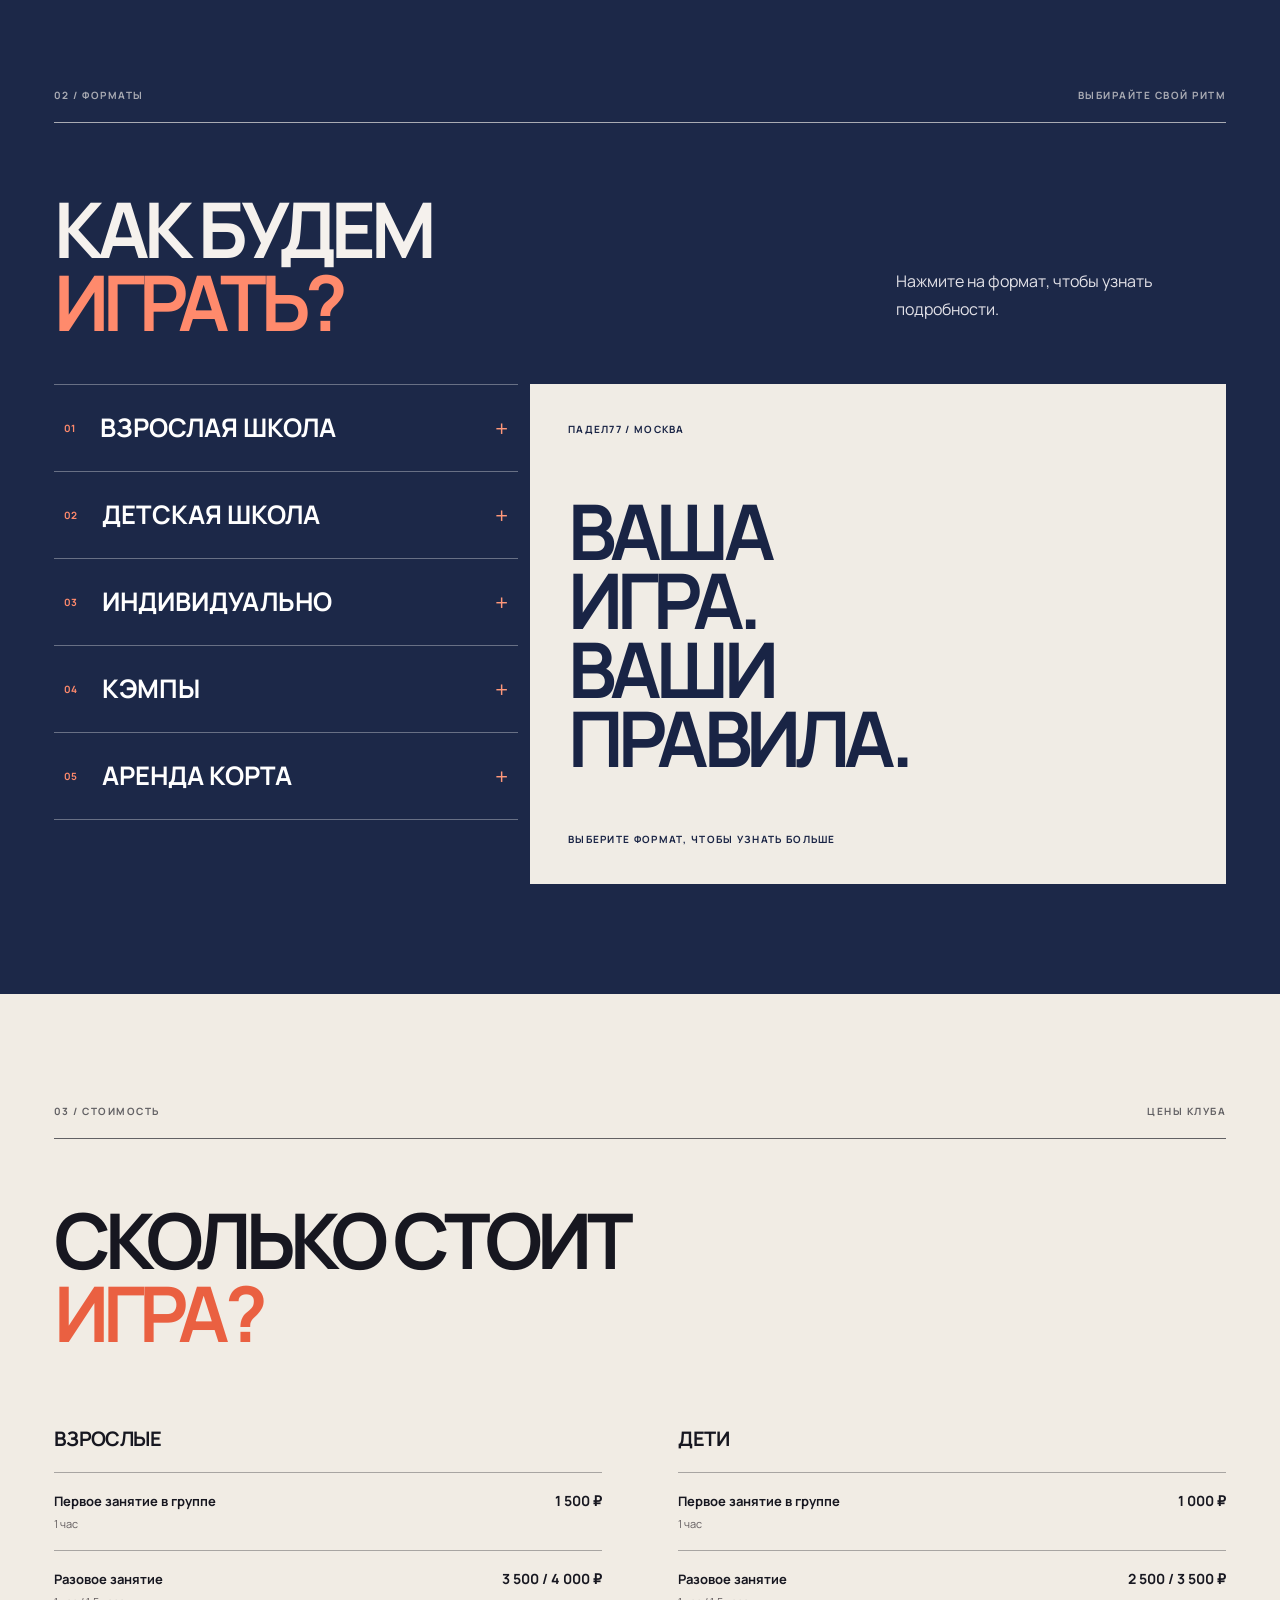
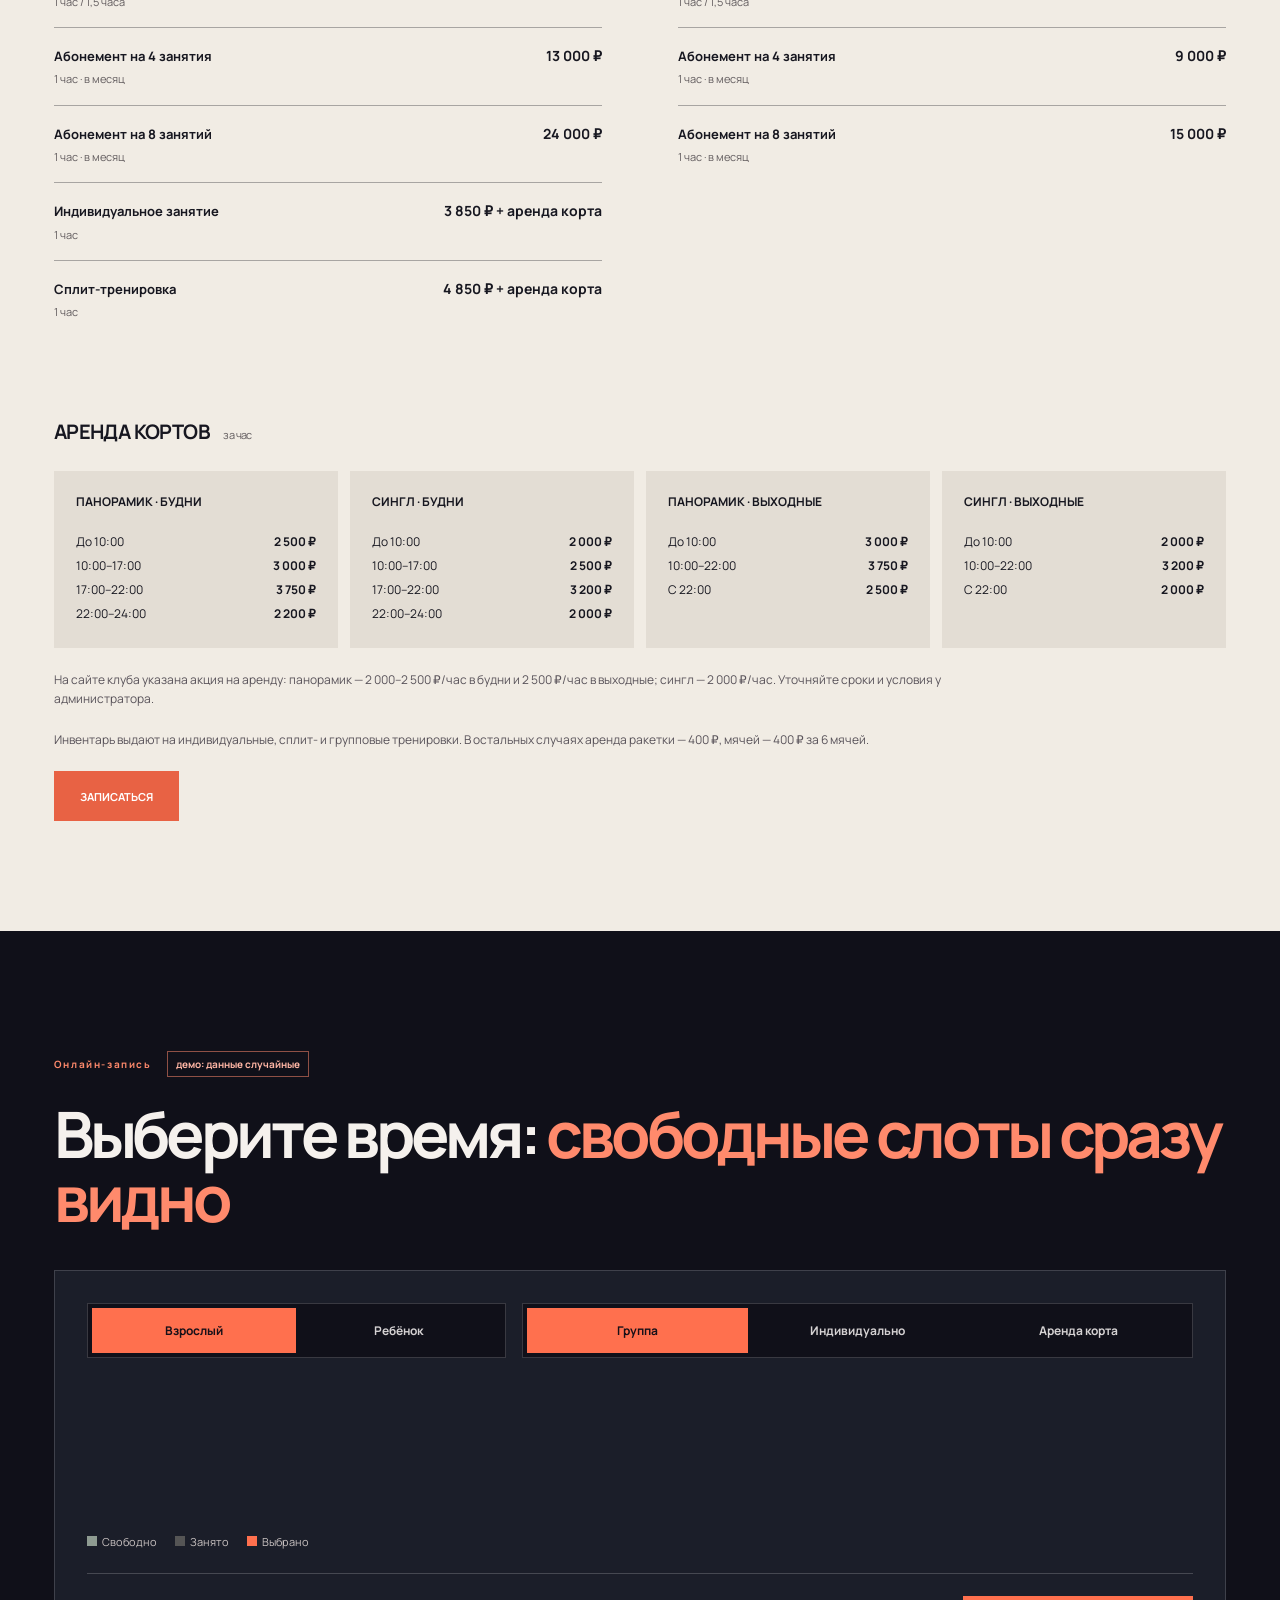
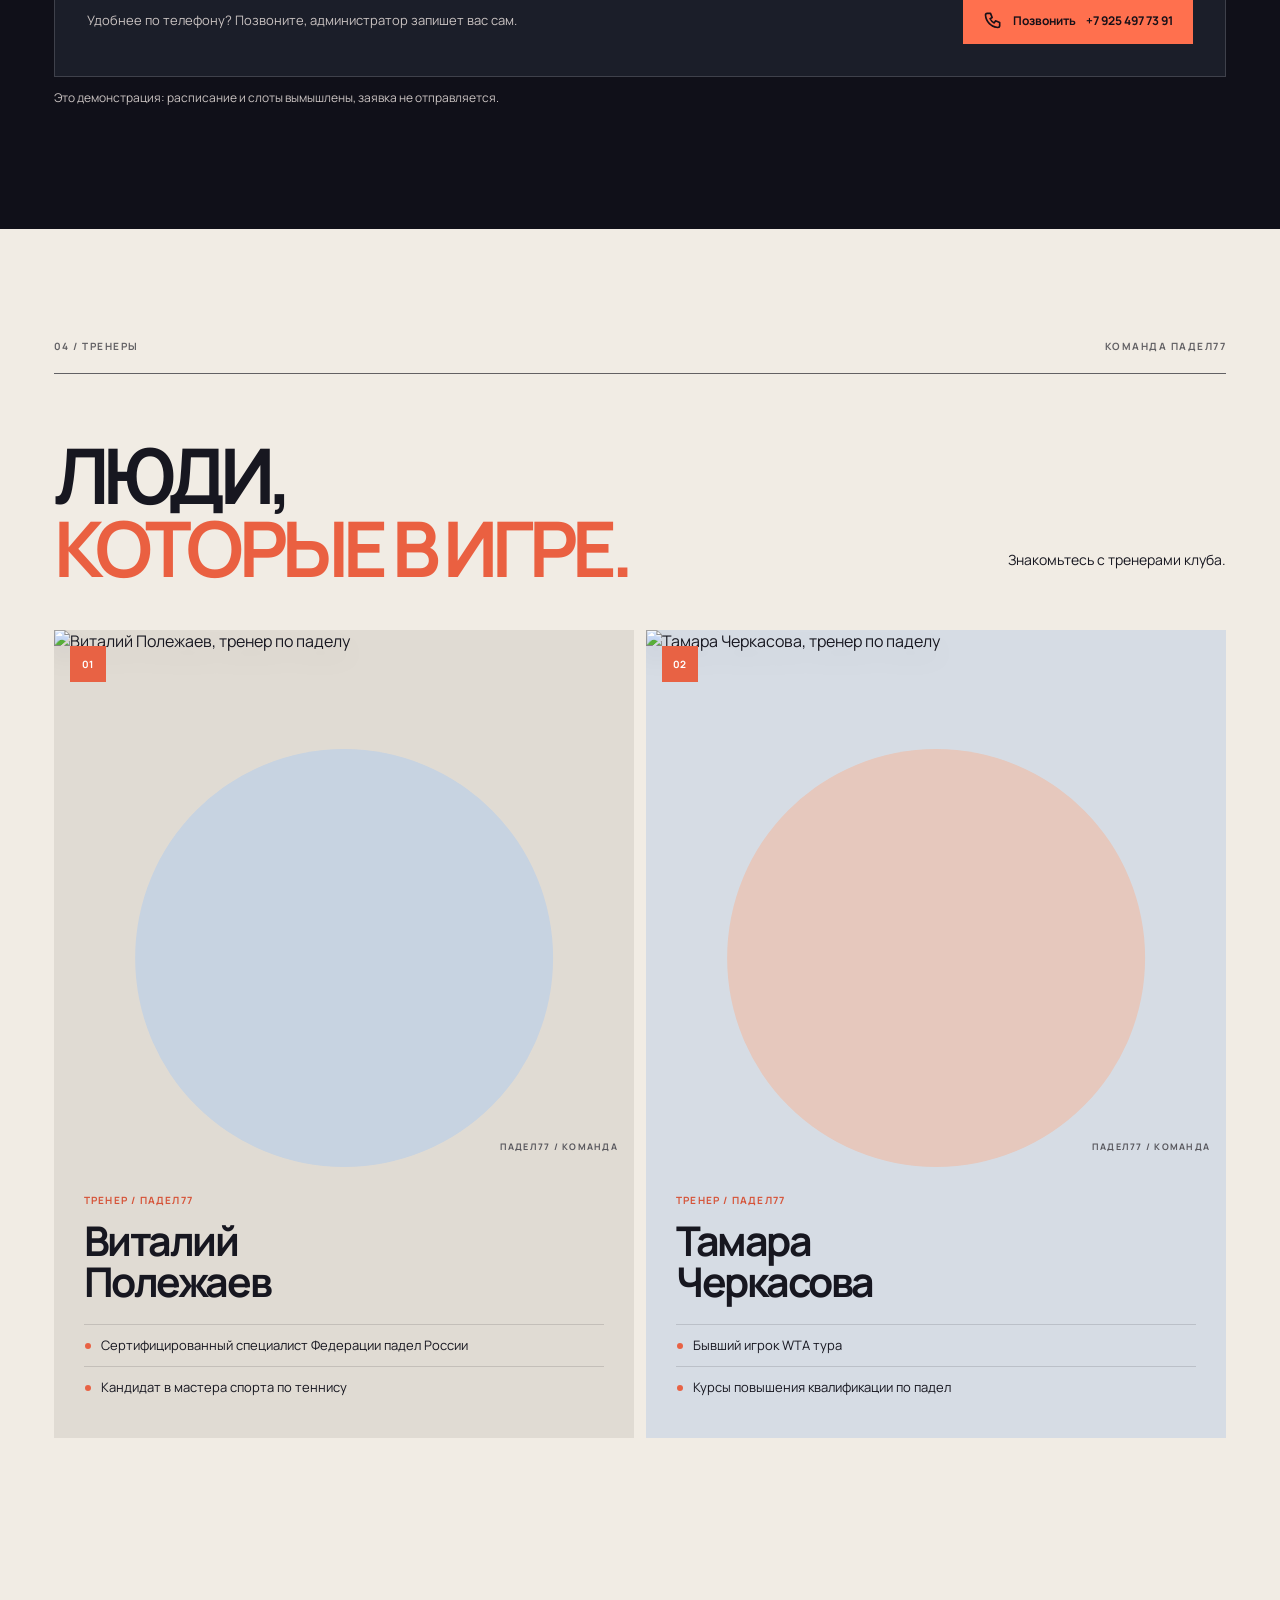
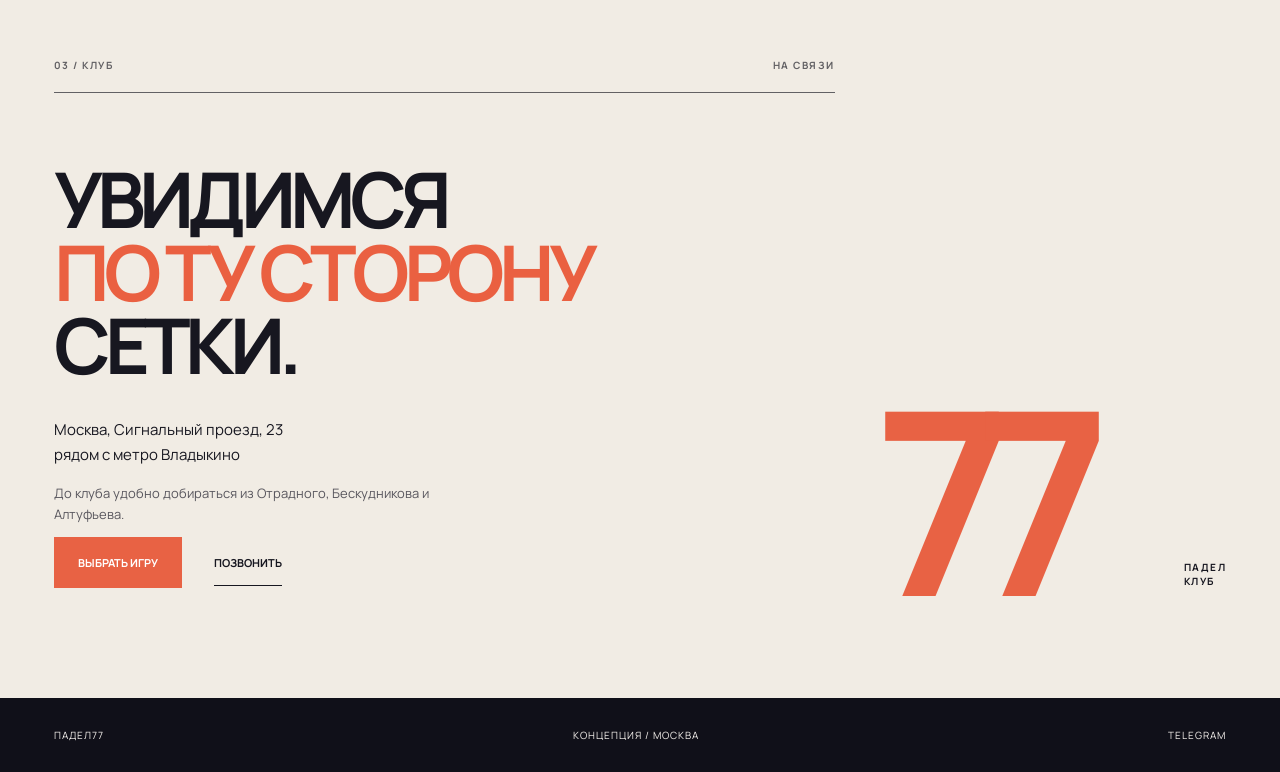
==== commit 91fad43d: "Use tennis ball mark in header" ====
--- a/index.html
+++ b/index.html
@@ -1,5 +1,5 @@
 <!doctype html><html lang="ru"><head><meta charset="utf-8"><meta name="viewport" content="width=device-width, initial-scale=1"><meta name="format-detection" content="address=no"><meta name="theme-color" content="#101019"><meta name="apple-mobile-web-app-capable" content="yes"><meta name="apple-mobile-web-app-status-bar-style" content="black-translucent"><meta name="apple-mobile-web-app-title" content="Падел77"><link rel="manifest" href="manifest.webmanifest"><link rel="apple-touch-icon" href="assets/icons/icon-180.png"><link rel="icon" type="image/png" href="assets/icons/icon-192.png"><script src="assets/pwa.js?v=20261104-1" defer></script><title>Падел77 — игра начинается здесь</title><link rel="stylesheet" href="assets/match-point.css?v=20261105-demo2"></head><body>
-<header class="top"><a class="brand" href="#top" aria-label="Падел77 — на главную"><span class="brand-ball" aria-hidden="true"><svg width="30" height="30" viewBox="0 0 30 30" fill="none" stroke="currentColor" stroke-width="2.5" stroke-linecap="round"><path d="M15 2v26M2 15h26M6 6l18 18M24 6L6 24"/></svg></span><span>ПАДЕЛ<span>77</span><small>КЛУБ · МОСКВА</small></span></a><nav class="top-menu" aria-label="Навигация по сайту"><a href="#prices">Цены</a><a href="#play">Тренировки</a><a href="#coaches">Тренеры</a><button type="button" data-open>На корт</button></nav></header>
+<header class="top"><a class="brand" href="#top" aria-label="Падел77 — на главную"><span class="brand-ball" aria-hidden="true"><svg width="30" height="30" viewBox="0 0 30 30" fill="none"><circle cx="15" cy="15" r="14" fill="currentColor"/><path d="M4.8 8.1c6.7 1.2 9.8 7.5 7.3 18.1M25.2 21.9c-6.7-1.2-9.8-7.5-7.3-18.1" stroke="#fff4ed" stroke-width="1.8" stroke-linecap="round"/></svg></span><span>ПАДЕЛ<span>77</span><small>КЛУБ · МОСКВА</small></span></a><nav class="top-menu" aria-label="Навигация по сайту"><a href="#prices">Цены</a><a href="#play">Тренировки</a><a href="#coaches">Тренеры</a><button type="button" data-open>На корт</button></nav></header>
 <main><section class="hero" id="top"><div class="hero-video"><video autoplay muted playsinline loop poster="assets/court-poster.jpg" aria-hidden="true"><source src="assets/court.mp4" type="video/mp4"></video><div class="video-shade"></div></div><div class="hero-content"><div class="hero-meta"><div class="hero-location"><span><i aria-hidden="true"></i><span>Падел-клуб · метро&nbsp;Владыкино</span></span><span class="hero-location-address">Сигнальный проезд, 23</span></div></div><h1>ЕЩЁ<br><em>ОДИН</em><br>РОЗЫГРЫШ<span>.</span></h1><div class="hero-bottom"><p>Игра, в которую<br> хочется возвращаться.</p><button data-open class="round-cta" aria-label="Выбрать игру">НАЧАТЬ<br>ИГРАТЬ </button><span class="hero-side">ЛЮДИ · ДВИЖЕНИЕ · ПАДЕЛ</span></div></div><div class="score" aria-hidden="true"><span>LOVE</span><b>00 : 00</b><span>PLAY</span></div></section>
 <section class="intro" id="how"><div class="section-label"><span>01 / ЗНАКОМСТВО</span><span>ПЕРВЫЙ РАЗ? ОТЛИЧНО.</span></div><div class="intro-grid"><h2>НИКТО НЕ<br>РОЖДАЕТСЯ<br><em>С РАКЕТКОЙ.</em></h2><div><p>Для начала не нужен опыт. Приходите в удобной форме — остальное расскажем и покажем на корте.</p><button data-open class="text-link">ВЫБРАТЬ ПЕРВОЕ ЗАНЯТИЕ </button></div></div><div class="steps"><div><b>01</b><span>ВЫБИРАЙТЕ<br>ВРЕМЯ</span></div><div><b>02</b><span>БЕРИТЕ<br>РАКЕТКУ</span></div><div><b>03</b><span>ПРОСТО<br>ИГРАЙТЕ</span></div></div></section>
 <section id="play" class="formats"><div class="section-label"><span>02 / ФОРМАТЫ</span><span>ВЫБИРАЙТЕ СВОЙ РИТМ</span></div><div class="formats-head"><h2>КАК БУДЕМ<br><em>ИГРАТЬ?</em></h2><p>Нажмите на формат, чтобы узнать подробности.</p></div><div class="format-layout"><div class="format-buttons" aria-label="Формат игры"><button aria-haspopup="dialog" data-format="group"><span>01</span>ВЗРОСЛАЯ ШКОЛА</button><button aria-haspopup="dialog" data-format="kid"><span>02</span>ДЕТСКАЯ ШКОЛА</button><button aria-haspopup="dialog" data-format="individual"><span>03</span>ИНДИВИДУАЛЬНО</button><button aria-haspopup="dialog" data-format="camp"><span>04</span>КЭМПЫ</button><button aria-haspopup="dialog" data-format="rent"><span>05</span>АРЕНДА КОРТА</button></div><div class="format-aside" aria-hidden="true"><span>ПАДЕЛ77 / МОСКВА</span><strong>ВАША<br>ИГРА.<br>ВАШИ<br>ПРАВИЛА.</strong><small>ВЫБЕРИТЕ ФОРМАТ, ЧТОБЫ УЗНАТЬ БОЛЬШЕ</small></div></div></section>
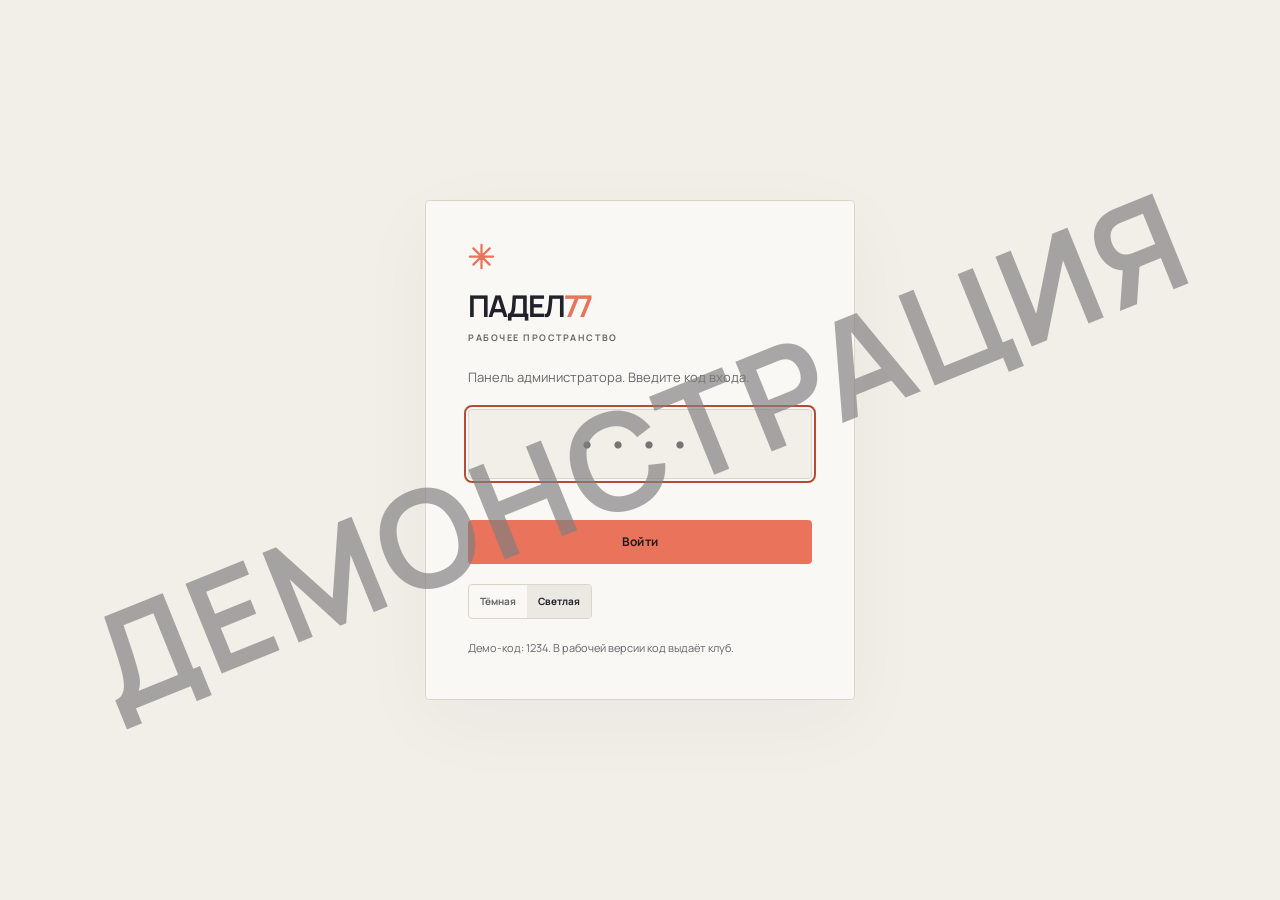
==== commit f95daca4: "Add demo watermark to admin panel" ====
--- a/index.html
+++ b/index.html
@@ -1,36 +1,398 @@
-<!doctype html><html lang="ru"><head><meta charset="utf-8"><meta name="viewport" content="width=device-width, initial-scale=1"><meta name="format-detection" content="address=no"><meta name="theme-color" content="#101019"><meta name="apple-mobile-web-app-capable" content="yes"><meta name="apple-mobile-web-app-status-bar-style" content="black-translucent"><meta name="apple-mobile-web-app-title" content="Падел77"><link rel="manifest" href="manifest.webmanifest"><link rel="apple-touch-icon" href="assets/icons/icon-180.png"><link rel="icon" type="image/png" href="assets/icons/icon-192.png"><script src="assets/pwa.js?v=20261104-1" defer></script><title>Падел77 — игра начинается здесь</title><link rel="stylesheet" href="assets/match-point.css?v=20261105-demo2"></head><body>
-<header class="top"><a class="brand" href="#top" aria-label="Падел77 — на главную"><span class="brand-ball" aria-hidden="true"><svg width="30" height="30" viewBox="0 0 30 30" fill="none"><circle cx="15" cy="15" r="14" fill="currentColor"/><path d="M4.8 8.1c6.7 1.2 9.8 7.5 7.3 18.1M25.2 21.9c-6.7-1.2-9.8-7.5-7.3-18.1" stroke="#fff4ed" stroke-width="1.8" stroke-linecap="round"/></svg></span><span>ПАДЕЛ<span>77</span><small>КЛУБ · МОСКВА</small></span></a><nav class="top-menu" aria-label="Навигация по сайту"><a href="#prices">Цены</a><a href="#play">Тренировки</a><a href="#coaches">Тренеры</a><button type="button" data-open>На корт</button></nav></header>
-<main><section class="hero" id="top"><div class="hero-video"><video autoplay muted playsinline loop poster="assets/court-poster.jpg" aria-hidden="true"><source src="assets/court.mp4" type="video/mp4"></video><div class="video-shade"></div></div><div class="hero-content"><div class="hero-meta"><div class="hero-location"><span><i aria-hidden="true"></i><span>Падел-клуб · метро&nbsp;Владыкино</span></span><span class="hero-location-address">Сигнальный проезд, 23</span></div></div><h1>ЕЩЁ<br><em>ОДИН</em><br>РОЗЫГРЫШ<span>.</span></h1><div class="hero-bottom"><p>Игра, в которую<br> хочется возвращаться.</p><button data-open class="round-cta" aria-label="Выбрать игру">НАЧАТЬ<br>ИГРАТЬ </button><span class="hero-side">ЛЮДИ · ДВИЖЕНИЕ · ПАДЕЛ</span></div></div><div class="score" aria-hidden="true"><span>LOVE</span><b>00 : 00</b><span>PLAY</span></div></section>
-<section class="intro" id="how"><div class="section-label"><span>01 / ЗНАКОМСТВО</span><span>ПЕРВЫЙ РАЗ? ОТЛИЧНО.</span></div><div class="intro-grid"><h2>НИКТО НЕ<br>РОЖДАЕТСЯ<br><em>С РАКЕТКОЙ.</em></h2><div><p>Для начала не нужен опыт. Приходите в удобной форме — остальное расскажем и покажем на корте.</p><button data-open class="text-link">ВЫБРАТЬ ПЕРВОЕ ЗАНЯТИЕ </button></div></div><div class="steps"><div><b>01</b><span>ВЫБИРАЙТЕ<br>ВРЕМЯ</span></div><div><b>02</b><span>БЕРИТЕ<br>РАКЕТКУ</span></div><div><b>03</b><span>ПРОСТО<br>ИГРАЙТЕ</span></div></div></section>
-<section id="play" class="formats"><div class="section-label"><span>02 / ФОРМАТЫ</span><span>ВЫБИРАЙТЕ СВОЙ РИТМ</span></div><div class="formats-head"><h2>КАК БУДЕМ<br><em>ИГРАТЬ?</em></h2><p>Нажмите на формат, чтобы узнать подробности.</p></div><div class="format-layout"><div class="format-buttons" aria-label="Формат игры"><button aria-haspopup="dialog" data-format="group"><span>01</span>ВЗРОСЛАЯ ШКОЛА</button><button aria-haspopup="dialog" data-format="kid"><span>02</span>ДЕТСКАЯ ШКОЛА</button><button aria-haspopup="dialog" data-format="individual"><span>03</span>ИНДИВИДУАЛЬНО</button><button aria-haspopup="dialog" data-format="camp"><span>04</span>КЭМПЫ</button><button aria-haspopup="dialog" data-format="rent"><span>05</span>АРЕНДА КОРТА</button></div><div class="format-aside" aria-hidden="true"><span>ПАДЕЛ77 / МОСКВА</span><strong>ВАША<br>ИГРА.<br>ВАШИ<br>ПРАВИЛА.</strong><small>ВЫБЕРИТЕ ФОРМАТ, ЧТОБЫ УЗНАТЬ БОЛЬШЕ</small></div></div></section>
-<section class="prices" id="prices"><div class="section-label"><span>03 / СТОИМОСТЬ</span><span>ЦЕНЫ КЛУБА</span></div><h2>СКОЛЬКО СТОИТ<br><em>ИГРА?</em></h2><div class="price-columns"><div class="price-group"><h3>ВЗРОСЛЫЕ</h3><dl><div><dt>Первое занятие в группе <small>1 час</small></dt><dd>1 500 ₽</dd></div><div><dt>Разовое занятие <small>1 час / 1,5 часа</small></dt><dd>3 500 / 4 000 ₽</dd></div><div><dt>Абонемент на 4 занятия <small>1 час · в месяц</small></dt><dd>13 000 ₽</dd></div><div><dt>Абонемент на 8 занятий <small>1 час · в месяц</small></dt><dd>24 000 ₽</dd></div><div><dt>Индивидуальное занятие <small>1 час</small></dt><dd>3 850 ₽ + аренда корта</dd></div><div><dt>Сплит-тренировка <small>1 час</small></dt><dd>4 850 ₽ + аренда корта</dd></div></dl></div><div class="price-group"><h3>ДЕТИ</h3><dl><div><dt>Первое занятие в группе <small>1 час</small></dt><dd>1 000 ₽</dd></div><div><dt>Разовое занятие <small>1 час / 1,5 часа</small></dt><dd>2 500 / 3 500 ₽</dd></div><div><dt>Абонемент на 4 занятия <small>1 час · в месяц</small></dt><dd>9 000 ₽</dd></div><div><dt>Абонемент на 8 занятий <small>1 час · в месяц</small></dt><dd>15 000 ₽</dd></div></dl></div></div><h3 class="rental-title">АРЕНДА КОРТОВ <small>за час</small></h3><div class="rental-grid"><div><h4>ПАНОРАМИК · БУДНИ</h4><p>До 10:00 <b>2 500 ₽</b><br>10:00–17:00 <b>3 000 ₽</b><br>17:00–22:00 <b>3 750 ₽</b><br>22:00–24:00 <b>2 200 ₽</b></p></div><div><h4>СИНГЛ · БУДНИ</h4><p>До 10:00 <b>2 000 ₽</b><br>10:00–17:00 <b>2 500 ₽</b><br>17:00–22:00 <b>3 200 ₽</b><br>22:00–24:00 <b>2 000 ₽</b></p></div><div><h4>ПАНОРАМИК · ВЫХОДНЫЕ</h4><p>До 10:00 <b>3 000 ₽</b><br>10:00–22:00 <b>3 750 ₽</b><br>С 22:00 <b>2 500 ₽</b></p></div><div><h4>СИНГЛ · ВЫХОДНЫЕ</h4><p>До 10:00 <b>2 000 ₽</b><br>10:00–22:00 <b>3 200 ₽</b><br>С 22:00 <b>2 000 ₽</b></p></div></div><p class="price-note">На сайте клуба указана акция на аренду: панорамик — 2 000–2 500 ₽/час в будни и 2 500 ₽/час в выходные; сингл — 2 000 ₽/час. Уточняйте сроки и условия у администратора.</p><p class="price-note">Инвентарь выдают на индивидуальные, сплит- и групповые тренировки. В остальных случаях аренда ракетки — 400 ₽, мячей — 400 ₽ за 6 мячей.</p><button data-open class="prices-cta">ЗАПИСАТЬСЯ</button></section>
-<section class="booking" id="book" aria-labelledby="h-book">
-  <p class="eyebrow" >Онлайн-запись <span class="demo">демо: данные случайные</span></p>
-  <h2 id="h-book" >Выберите время: <em>свободные слоты сразу видно</em></h2>
-  <div class="bk glass" id="bk" >
-    <div class="bk-top">
-      <div class="seg bk-who" role="group" aria-label="Для кого" id="bkWho"><button type="button" data-v="adult" aria-pressed="true">Взрослый</button><button type="button" data-v="kid" aria-pressed="false">Ребёнок</button></div>
-      <div class="seg bk-mode" role="group" aria-label="Что записываем" id="bkMode">
-        <button type="button" data-v="group" aria-pressed="true">Группа</button><button type="button" data-v="ind" aria-pressed="false">Индивидуально</button><button type="button" data-v="rent" aria-pressed="false" id="bkRentB">Аренда корта</button>
+<!doctype html><html lang="ru"><head><meta charset=utf8><meta name=viewport content="width=device-width,initial-scale=1,viewport-fit=cover"><style>:root{color-scheme:light;box-sizing:border-box;padding-top:env(safe-area-inset-top,0px);padding-bottom:env(safe-area-inset-bottom,0px)}html{scroll-padding-top:env(safe-area-inset-top,0px)}body{margin:0;padding:0;font:14px -apple-system,BlinkMacSystemFont,sans-serif;background:#fff;color:#000}img{max-width:100%}[hidden]:not([hidden=until-found i]){display:none!important}</style></head><body>
+<title>Падел77 Администратор</title>
+<meta name="claude:viewport-fit-sides" content="cover">
+
+<style>
+/* Layout: рабочий экран администратора. Шапка со счётчиком, три вкладки, список заявок крупными карточками. */
+:root{
+  /* тёмная тема по умолчанию */
+  --bg:#0C0E12;--panel:#151922;--panel2:#1B202B;--line:#262C39;--ink:#F1EEE6;--soft:#9AA3B2;
+  --gold:#D8B672;--gold-a:#E3CB98;--gold-b:#B8934A;--on-gold:#1A1408;
+  --ok:#6FD39B;--ok-bg:#12301F;--warn:#F2B75A;--warn-bg:#352609;--bad:#F08A8A;--bad-bg:#3A1717;--blue:#8DB4F2;--blue-bg:#162844;
+  --bad-solid:#E0605F;
+  --serif:'Cormorant Garamond',Georgia,'Times New Roman',serif;--sans:'Manrope',system-ui,-apple-system,'Segoe UI',Roboto,sans-serif;
+  color-scheme:dark;
+}
+/* мягкая светлая: приглушённый тёплый серый, без чистого белого, чтобы не слепило */
+:root[data-theme="light"]{
+  --bg:#E6E3DB;--panel:#F1EFE8;--panel2:#E9E6DD;--line:#CBC6B8;--ink:#2A2D33;--soft:#66625A;
+  --gold:#76591A;--gold-a:#E2C992;--gold-b:#B58F45;--on-gold:#1A1408;
+  --ok:#2C6948;--ok-bg:#D3E5D7;--warn:#85560F;--warn-bg:#EEDDB8;--bad:#963232;--bad-bg:#EBD0CB;--blue:#2D5896;--blue-bg:#D3DFEE;
+  --bad-solid:#A63A3A;
+  color-scheme:light;
+}
+*{box-sizing:border-box}
+[hidden]{display:none!important}
+body{background:var(--bg);color:var(--ink);font-family:var(--sans);font-size:15px;line-height:1.45;padding-block:0;padding-left:max(16px,env(safe-area-inset-left,0px));padding-right:max(16px,env(safe-area-inset-right,0px))}
+button,input{font:inherit;color:inherit}
+button{cursor:pointer}
+:focus-visible{outline:2px solid var(--gold);outline-offset:2px}
+.wrap{max-width:980px;margin:0 auto}
+.btn{border:0;border-radius:12px;padding:12px 18px;font-weight:700;display:inline-flex;align-items:center;justify-content:center;gap:8px}
+.btn-gold{background:linear-gradient(135deg,var(--gold-a),var(--gold-b));color:var(--on-gold)}
+.btn-line{background:transparent;border:1px solid var(--line);color:var(--ink)}
+.btn-line:hover{border-color:var(--gold)}
+.btn-ghost-bad{background:transparent;border:1px solid var(--line);color:var(--bad)}
+.btn-ghost-bad.arm{background:var(--bad-bg);border-color:var(--bad)}
+.btn-sm{padding:9px 14px;font-size:.85rem;border-radius:10px}
+
+/* вход */
+#login{min-height:100vh;display:grid;place-items:center;padding-block:32px}
+.lg{width:min(380px,100%);background:var(--panel);border:1px solid var(--line);border-radius:18px;padding:30px 26px;text-align:center}
+.lg .logo{font-family:var(--serif);font-size:2.3rem;font-weight:600;line-height:1}
+.lg .logo em{color:var(--gold);font-style:italic}
+.lg p{color:var(--soft);margin:10px 0 22px}
+.lg input{width:100%;text-align:center;letter-spacing:.5em;font-size:1.6rem;font-weight:700;padding:14px;border-radius:12px;border:1px solid var(--line);background:var(--panel2)}
+.lg .err{color:var(--bad);min-height:1.4em;margin:10px 0 0;font-size:.85rem}
+.lg .hint{margin:16px 0 0;font-size:.78rem;color:var(--soft)}
+.lg .btn{width:100%;margin-top:14px}
+
+/* шапка */
+header.top{position:sticky;top:env(safe-area-inset-top,0px);z-index:5;background:var(--bg);padding-block:14px 10px}
+body::before{content:"";position:fixed;inset:0 0 auto;height:env(safe-area-inset-top,0px);z-index:10;background:var(--bg)}
+.hrow{display:flex;align-items:center;gap:12px;flex-wrap:wrap}
+.brand{font-family:var(--serif);font-size:1.7rem;font-weight:600;line-height:1;margin-right:auto}
+.brand em{color:var(--gold);font-style:italic}
+.brand small{display:block;font-family:var(--sans);font-size:.7rem;letter-spacing:.14em;text-transform:uppercase;color:var(--soft);font-weight:700;margin-top:4px}
+.bell{position:relative;border:1px solid var(--line);background:var(--panel);border-radius:12px;padding:9px 14px;font-weight:700;display:flex;align-items:center;gap:8px}
+.bell .n{min-width:24px;height:24px;border-radius:12px;padding:0 7px;background:var(--bad-solid);color:#fff;display:grid;place-items:center;font-size:.8rem}
+.bell .n.zero{background:var(--panel2);color:var(--soft)}
+.bell.ring{animation:ring .8s ease 2}
+@keyframes ring{0%,100%{transform:rotate(0)}20%{transform:rotate(-8deg)}40%{transform:rotate(8deg)}60%{transform:rotate(-5deg)}80%{transform:rotate(4deg)}}
+.clock{font-variant-numeric:tabular-nums;color:var(--soft);font-weight:600;font-size:.9rem}
+
+/* сводка */
+.stats{display:grid;grid-template-columns:repeat(3,minmax(0,1fr));gap:10px;margin-top:6px}
+.st{background:var(--panel);border:1px solid var(--line);border-radius:14px;padding:12px 14px}
+.st small{display:block;color:var(--soft);font-size:.72rem;letter-spacing:.08em;text-transform:uppercase;font-weight:700}
+.st b{font-family:var(--serif);font-size:2rem;font-weight:600;line-height:1.1;font-variant-numeric:tabular-nums}
+.st.hot b{color:var(--bad)}
+
+/* вкладки */
+.tabs{display:flex;gap:6px;margin-top:14px;overflow-x:auto;scrollbar-width:none}
+.tabs button{flex:0 0 auto;padding:10px 16px;border-radius:999px;border:1px solid var(--line);background:var(--panel);font-weight:700;font-size:.88rem;display:flex;gap:8px;align-items:center}
+.tabs button[aria-selected="true"]{background:linear-gradient(135deg,var(--gold-a),var(--gold-b));color:var(--on-gold);border-color:transparent}
+.tabs .c{min-width:20px;height:20px;border-radius:10px;padding:0 6px;background:var(--bad-solid);color:#fff;font-size:.72rem;display:grid;place-items:center}
+main{padding-block:16px 60px}
+.empty{padding:40px 16px;text-align:center;color:var(--soft);border:1px dashed var(--line);border-radius:16px}
+
+/* карточка заявки */
+.list{display:grid;gap:10px}
+.req{background:var(--panel);border:1px solid var(--line);border-radius:16px;padding:16px;display:grid;grid-template-columns:minmax(0,1fr) auto;gap:12px 18px;align-items:center}
+.req.fresh{border-color:var(--gold);animation:fresh 2.4s ease-out}
+@keyframes fresh{0%{box-shadow:0 0 0 0 rgba(216,182,114,.7);transform:translateY(-6px)}35%{transform:none}100%{box-shadow:0 0 0 14px rgba(216,182,114,0)}}
+.req .who{display:flex;flex-wrap:wrap;align-items:baseline;gap:6px 12px}
+.req .who b{font-size:1.1rem}
+.tel{font-variant-numeric:tabular-nums;color:var(--soft);font-weight:600;text-decoration:none}
+.tel:hover{color:var(--gold)}
+.what{margin-top:6px;font-weight:600}
+.when{margin-top:4px;color:var(--soft);font-size:.9rem}
+.when b{color:var(--ink)}
+.chip{display:inline-block;padding:3px 10px;border-radius:999px;font-size:.72rem;font-weight:800;letter-spacing:.05em;text-transform:uppercase}
+.ch-g{background:var(--blue-bg);color:var(--blue)}.ch-i{background:var(--warn-bg);color:var(--warn)}.ch-r{background:var(--ok-bg);color:var(--ok)}
+.price{font-family:var(--serif);font-size:1.6rem;font-weight:600;color:var(--gold);line-height:1;text-align:right;white-space:nowrap}
+.acts{display:flex;gap:8px;flex-wrap:wrap;justify-content:flex-end;margin-top:10px}
+.right{display:flex;flex-direction:column;align-items:flex-end}
+.stat{font-size:.74rem;font-weight:800;letter-spacing:.06em;text-transform:uppercase;padding:4px 10px;border-radius:999px}
+.s-ok{background:var(--ok-bg);color:var(--ok)}.s-bad{background:var(--bad-bg);color:var(--bad)}.s-new{background:var(--warn-bg);color:var(--warn)}
+.day-h{margin:18px 0 8px;font-family:var(--serif);font-size:1.5rem;font-weight:600}
+.day-h small{font-family:var(--sans);font-size:.8rem;color:var(--soft);font-weight:600;margin-left:8px}
+.tl{display:grid;grid-template-columns:62px minmax(0,1fr) auto;gap:6px 14px;align-items:center;background:var(--panel);border:1px solid var(--line);border-radius:14px;padding:12px 16px}
+.tl .t{font-family:var(--serif);font-size:1.7rem;font-weight:600;line-height:1}
+
+/* занятость */
+.gridw{overflow-x:auto;background:var(--panel);border:1px solid var(--line);border-radius:16px;padding:14px}
+table.g{border-collapse:separate;border-spacing:4px;min-width:760px;width:100%}
+table.g th{font-size:.72rem;color:var(--soft);font-weight:700;text-align:center;font-variant-numeric:tabular-nums}
+table.g th.r{text-align:left;padding-right:10px;white-space:nowrap;color:var(--ink);font-size:.85rem}
+table.g td{height:38px;border-radius:8px;background:var(--ok-bg);text-align:center;font-size:.7rem;font-weight:700;color:var(--ok)}
+table.g td.b{background:linear-gradient(135deg,var(--gold-a),var(--gold-b));color:var(--on-gold)}
+table.g td.p{background:repeating-linear-gradient(135deg,var(--warn-bg) 0 6px,transparent 6px 12px);color:var(--warn);border:1px dashed var(--warn)}
+table.g td.x{background:var(--panel2);color:var(--soft)}
+.legend{display:flex;gap:16px;flex-wrap:wrap;margin-top:12px;font-size:.8rem;color:var(--soft)}
+.legend i{display:inline-block;width:12px;height:12px;border-radius:4px;margin-right:6px;vertical-align:-1px}
+
+/* тост */
+#toast{position:fixed;left:50%;transform:translate(-50%,-140%);top:calc(10px + env(safe-area-inset-top,0px));z-index:20;width:min(460px,calc(100% - 32px));background:var(--ink);color:var(--bg);border-radius:14px;padding:14px 16px;font-weight:700;box-shadow:0 12px 40px rgba(0,0,0,.35);transition:transform .35s cubic-bezier(.2,.9,.3,1.2);cursor:pointer}
+#toast.on{transform:translate(-50%,0)}
+#toast small{display:block;font-weight:500;opacity:.8;margin-top:2px}
+.demo{margin:0 0 14px;padding:10px 14px;border-radius:12px;background:var(--warn-bg);color:var(--warn);font-size:.82rem;font-weight:600}
+@media (max-width:640px){
+  .req{grid-template-columns:minmax(0,1fr)}
+  .right{align-items:stretch}.price{text-align:left}.acts{justify-content:stretch}.acts .btn{flex:1}
+  .tl{grid-template-columns:54px minmax(0,1fr)}.tl .stat{grid-column:2;justify-self:start}
+  .stats{gap:8px}.st{padding:10px}.st b{font-size:1.6rem}
+}
+
+table.g th.r{position:sticky;left:0;z-index:1;background:var(--panel)}
+table.g td{cursor:pointer;transition:filter .12s}
+table.g td:hover{filter:brightness(1.18);outline:2px solid var(--gold)}
+table.g td:not(.b):not(.p):not(.x){color:var(--soft);font-size:1rem;opacity:.85}
+table.g td.x{color:var(--soft);font-size:1rem}
+.dstrip{display:flex;gap:6px;overflow-x:auto;scrollbar-width:none;margin:0 0 12px}
+.dstrip button{flex:0 0 auto;min-width:56px;padding:8px 6px;border-radius:12px;border:1px solid var(--line);background:var(--panel);display:flex;flex-direction:column;align-items:center}
+.dstrip small{font-size:.66rem;letter-spacing:.06em;text-transform:uppercase;color:var(--soft);font-weight:700}
+.dstrip b{font-size:1.1rem}
+.dstrip button[aria-pressed="true"]{background:linear-gradient(135deg,var(--gold-a),var(--gold-b));border-color:transparent;color:var(--on-gold)}
+.dstrip button[aria-pressed="true"] small{color:var(--on-gold)}
+.ch-wk{background:var(--warn-bg);color:var(--warn)}.ch-wa{background:var(--panel2);color:var(--soft);border:1px solid var(--line)}
+.fb{display:flex;gap:6px;margin:0 0 12px;flex-wrap:wrap}.fb button{padding:7px 14px;border-radius:999px;border:1px solid var(--line);background:var(--panel);font-weight:700;font-size:.82rem;color:var(--soft)}.fb button[aria-pressed="true"]{border-color:var(--gold);color:var(--gold);background:var(--panel2)}
+.ch-x{background:var(--panel2);color:var(--soft)}
+#sheet{position:fixed;inset:0;z-index:30;display:grid;place-items:center;padding:16px}
+.sh-bg{position:absolute;inset:0;background:rgba(0,0,0,.55)}
+.sh-p{position:relative;width:min(460px,100%);max-height:calc(100% - 8px);overflow:auto;background:var(--panel);border:1px solid var(--line);border-radius:18px;padding:22px 20px 20px}
+.sh-x{position:absolute;top:10px;right:10px;width:36px;height:36px;border-radius:10px;border:1px solid var(--line);background:var(--panel2);font-size:1.4rem;line-height:1}
+.sh-p h3{margin:0 40px 10px 0;font-family:var(--serif);font-size:1.7rem;font-weight:600;line-height:1.1}
+.sh-sub{margin:0 0 12px;color:var(--soft);font-weight:600}
+.sh-row{display:flex;gap:8px;flex-wrap:wrap;margin-bottom:12px}
+.s-man{background:var(--blue-bg);color:var(--blue)}
+.sh-dl{display:grid;grid-template-columns:96px minmax(0,1fr);gap:8px 12px;margin:0 0 18px}
+.sh-dl dt{color:var(--soft);font-size:.8rem;font-weight:700;text-transform:uppercase;letter-spacing:.05em;padding-top:2px}
+.sh-dl dd{margin:0;font-weight:600;overflow-wrap:anywhere}
+.sh-acts{display:flex;gap:8px;flex-wrap:wrap}.sh-acts .btn{flex:1}
+.mf{display:grid;gap:6px}
+.mf label{font-size:.78rem;font-weight:700;color:var(--soft);margin-top:6px}
+.mf input,.mf select{width:100%;padding:12px;border-radius:10px;border:1px solid var(--line);background:var(--panel2);color:var(--ink)}
+.mf2{display:grid;grid-template-columns:1fr 1fr;gap:10px}
+.sh-err{min-height:1.2em;margin:6px 0;color:var(--bad);font-size:.85rem}
+@media (max-width:640px){#sheet{place-items:end center;padding:0}.sh-p{border-radius:18px 18px 0 0;width:100%;padding-bottom:calc(20px + env(safe-area-inset-bottom,0px))}.mf2{grid-template-columns:1fr}}
+
+.th{display:inline-flex;border:1px solid var(--line);border-radius:12px;overflow:hidden;background:var(--panel)}
+.th button{border:0;background:transparent;padding:8px 12px;font-weight:700;font-size:.82rem;color:var(--soft)}
+.th button[aria-pressed="true"]{background:linear-gradient(135deg,var(--gold-a),var(--gold-b));color:var(--on-gold)}
+.lg .th{margin-top:16px}
+
+table.g td.g{background:var(--blue-bg);color:var(--blue)}
+.dots{display:inline-flex;gap:4px}.dots i{width:12px;height:12px;border-radius:50%;border:1.5px solid var(--gold)}.dots i.x{background:var(--gold)}
+.gc{display:grid;grid-template-columns:70px minmax(0,1fr) auto;align-items:center;gap:6px 16px;width:100%;text-align:left;background:var(--panel);border:1px solid var(--line);border-radius:14px;padding:14px 16px;color:var(--ink)}
+.gc:hover{border-color:var(--gold)}
+.gc .t{font-family:var(--serif);font-size:1.9rem;font-weight:600;line-height:1}
+.gc .m b{display:block}.gc .m small{color:var(--soft);font-size:.82rem}
+.gc .pl{display:flex;flex-direction:column;align-items:flex-end;gap:6px;font-size:.8rem;color:var(--soft)}
+.gc .pl b{color:var(--ink);font-size:.95rem}
+.gc.full{opacity:.8}
+.gsum{margin:0 0 12px;color:var(--soft);font-size:.9rem;font-weight:600}
+.mrow{display:flex;justify-content:space-between;align-items:center;gap:10px;flex-wrap:wrap;padding:10px 0;border-top:1px solid var(--line)}
+.macts{display:flex;gap:6px}
+@media (max-width:640px){.gc{grid-template-columns:58px minmax(0,1fr)}.gc .pl{grid-column:1/-1;flex-direction:row;justify-content:space-between;align-items:center}}
+@media (prefers-reduced-motion:reduce){*{animation:none!important;transition:none!important}}
+</style>
+<link rel="stylesheet" href="assets/admin.css?v=20261105-demo1">
+
+<div class="demo-watermark" aria-label="Демонстрационная версия"><span>ДЕМОНСТРАЦИЯ</span></div>
+<div id="login">
+  <form class="lg" id="lgForm">
+    <div class="login-mark" aria-hidden="true"><svg width="27" height="27" viewBox="0 0 30 30" fill="none" stroke="currentColor" stroke-width="2.5" stroke-linecap="round"><path d="M15 2v26M2 15h26M6 6l18 18M24 6L6 24"/></svg></div><div class="logo">ПАДЕЛ<em>77</em></div><div class="login-eyebrow">РАБОЧЕЕ ПРОСТРАНСТВО</div>
+    <p>Панель администратора. Введите код входа.</p>
+    <label for="code" hidden>Код входа</label>
+    <input id="code" type="password" inputmode="numeric" maxlength="4" autocomplete="off" placeholder="••••" aria-describedby="lgErr">
+    <p class="err" id="lgErr" role="alert"></p>
+    <button class="btn btn-gold" type="submit">Войти</button>
+    <div class="th" role="group" aria-label="Тема оформления"><button type="button" data-th="dark" aria-pressed="true">Тёмная</button><button type="button" data-th="light" aria-pressed="false">Светлая</button></div>
+    <p class="hint">Демо-код: 1234. В рабочей версии код выдаёт клуб.</p>
+  </form>
+</div>
+
+<div id="app" hidden>
+  <div class="wrap">
+    <header class="top">
+      <div class="hrow">
+        <div class="brand"><span class="brand-icon" aria-hidden="true"><svg width="27" height="27" viewBox="0 0 30 30" fill="none" stroke="currentColor" stroke-width="2.5" stroke-linecap="round"><path d="M15 2v26M2 15h26M6 6l18 18M24 6L6 24"/></svg></span><span>ПАДЕЛ<em>77</em><small>АДМИНИСТРАТОР</small></span></div>
+        <span class="clock" id="clock"></span>
+        <div class="th" role="group" aria-label="Тема оформления"><button type="button" data-th="dark" aria-pressed="true">Тёмная</button><button type="button" data-th="light" aria-pressed="false">Светлая</button></div>
+        <button class="btn btn-line btn-sm" id="snd" type="button" aria-pressed="true">Звук включён</button>
+        <button class="bell" id="bell" type="button" aria-label="Новые заявки"><span>Новые</span><span class="n" id="bn">0</span></button>
       </div>
-    </div>
-    <div class="bk-days" id="bkDays" role="group" aria-label="Дата"></div>
-    <div class="bk-opt" id="bkOpt"></div>
-    <div class="bk-body" id="bkBody" aria-live="polite"></div>
-    <div class="bk-legend"><span><i class="f"></i>Свободно</span><span><i class="b"></i>Занято</span><span><i class="s"></i>Выбрано</span></div>
-    <form class="bk-sum" id="bkForm" hidden>
-      <div class="bk-pick"><small>Вы выбрали</small><b id="bkPick"></b><span id="bkPrice"></span></div>
-      <div class="bk-fields"><input id="bkName" aria-label="Имя" type="text" placeholder="Имя" autocomplete="name" required><input id="bkTel" aria-label="Телефон" type="tel" placeholder="Телефон" autocomplete="tel" required><button class="booking-button" type="submit">Записаться</button></div>
-    </form>
-    <p class="bk-ok" id="bkOk" hidden></p>
-    <div class="bk-call"><span>Удобнее по телефону? Позвоните, администратор запишет вас сам.</span><a class="booking-button bk-tel" href="tel:+79254977391" aria-label="Позвонить +7 925 497 73 91"><svg viewBox="0 0 24 24" width="20" height="20" fill="none" stroke="currentColor" stroke-width="2" stroke-linecap="round" stroke-linejoin="round" aria-hidden="true"><path d="M5 4h4l2 5-2.5 1.5a11 11 0 005 5L15 13l5 2v4a2 2 0 01-2 2A16 16 0 013 6a2 2 0 012-2z"/></svg>Позвонить <b>+7 925 497 73 91</b></a></div>
+      <div class="stats">
+        <div class="st hot" id="stNew"><small>Ждут ответа</small><b id="nNew">0</b></div>
+        <div class="st"><small>Записей сегодня</small><b id="nToday">0</b></div>
+        <div class="st"><small>Свободно часов</small><b id="nFree">0</b></div>
+      </div>
+      <div class="tabs" role="tablist" aria-label="Разделы">
+        <button role="tab" id="tb-new" aria-selected="true" data-tab="new">Новые заявки <span class="c" id="tcNew">0</span></button>
+        <button role="tab" id="tb-today" aria-selected="false" data-tab="today">Сегодня</button>
+        <button role="tab" id="tb-grid" aria-selected="false" data-tab="grid">Занятость кортов</button>
+        <button role="tab" id="tb-groups" aria-selected="false" data-tab="groups">Занятость групп</button>
+        <button role="tab" id="tb-all" aria-selected="false" data-tab="all">Все заявки</button>
+      </div>
+    </header>
+    <main>
+      <p class="demo">Демо с выдуманными данными. Новые заявки приходят сами, примерно раз в 15 секунд. На вкладке «Занятость кортов» нажмите на любую клетку.</p>
+      <section id="view" aria-live="polite"></section>
+    </main>
   </div>
-  <div class="tm" id="tm" hidden><div class="tm-bg" data-tmx></div><div class="tm-p" role="dialog" aria-modal="true" aria-labelledby="tmN"><button class="tm-x" type="button" data-tmx aria-label="Закрыть">×</button><div class="tm-av" id="tmI"></div><span class="tm-role">Тренер</span><h3 id="tmN"></h3><p id="tmB"></p><ul class="tm-l"><li>Групповые тренировки: до 4 человек, уровень подбирает тренер</li><li>Индивидуальное занятие: 3 850 ₽ плюс аренда корта</li></ul><div class="tm-a"><button class="booking-button" type="button" id="tmGo">Выбрать время</button><button class="booking-button secondary" type="button" data-tmx>Закрыть</button></div></div></div>
-  <p class="fine2">Это демонстрация: расписание и слоты вымышлены, заявка не отправляется.</p>
-</section>
-<section class="coaches-section" id="coaches" aria-labelledby="coaches-title"><div class="section-label"><span>04 / ТРЕНЕРЫ</span><span>КОМАНДА ПАДЕЛ77</span></div><div class="coaches-heading"><h2 id="coaches-title">ЛЮДИ,<br><em>КОТОРЫЕ В ИГРЕ.</em></h2><p>Знакомьтесь с тренерами клуба.</p></div><div class="coaches-grid"><article class="coach-card"><div class="coach-number" aria-hidden="true">01</div><div class="coach-photo"><img src="assets/coach-vitaliy-cutout.png" alt="Виталий Полежаев, тренер по паделу" loading="lazy"><span class="coach-photo-caption" aria-hidden="true">ПАДЕЛ77 / КОМАНДА</span></div><div class="coach-info"><p class="coach-label">ТРЕНЕР / ПАДЕЛ77</p><h3>Виталий<br>Полежаев</h3><ul><li>Сертифицированный специалист Федерации падел России</li><li>Кандидат в мастера спорта по теннису</li></ul></div></article><article class="coach-card"><div class="coach-number" aria-hidden="true">02</div><div class="coach-photo"><img src="assets/coach-tamara-cutout.png" alt="Тамара Черкасова, тренер по паделу" loading="lazy"><span class="coach-photo-caption" aria-hidden="true">ПАДЕЛ77 / КОМАНДА</span></div><div class="coach-info"><p class="coach-label">ТРЕНЕР / ПАДЕЛ77</p><h3>Тамара<br>Черкасова</h3><ul><li>Бывший игрок WTA тура</li><li>Курсы повышения квалификации по падел</li></ul></div></article></div></section>
-<section class="club" id="club"><div><div class="section-label"><span>03 / КЛУБ</span><span>НА СВЯЗИ</span></div><h2>УВИДИМСЯ<br><em>ПО ТУ СТОРОНУ</em><br>СЕТКИ.</h2><p>Москва, Сигнальный проезд, 23<br>рядом с метро Владыкино</p><p class="club-nearby">До клуба удобно добираться из Отрадного, Бескудникова и Алтуфьева.</p><div class="club-actions"><button data-open>ВЫБРАТЬ ИГРУ </button><a href="tel:+79254977391">ПОЗВОНИТЬ </a></div></div><div class="club-mark" aria-hidden="true">77<span>ПАДЕЛ<br>КЛУБ</span></div></section></main>
-<div class="demo-watermark" aria-label="Демонстрационная версия"><span>ДЕМОНСТРАЦИЯ</span></div>
-<footer><a href="#top">ПАДЕЛ77 </a><span>КОНЦЕПЦИЯ / МОСКВА</span><button type="button" id="pwa-install" class="pwa-install" hidden>УСТАНОВИТЬ ПРИЛОЖЕНИЕ</button><a href="https://t.me/Padel77_bot" target="_blank" rel="noopener">TELEGRAM </a></footer><div id="pwa-offline" class="pwa-offline" role="status" hidden>Нет подключения к интернету. Для актуального расписания и записи подключитесь к сети.</div><dialog id="pwa-help" class="pwa-help" aria-labelledby="pwa-help-title"><button type="button" id="pwa-help-close" aria-label="Закрыть">×</button><h2 id="pwa-help-title">Установить Падел77</h2><p>В Safari нажмите «Поделиться», затем выберите «На экран Домой» и нажмите «Добавить».</p></dialog>
-
-<dialog class="format-dialog" id="formatDialog" aria-labelledby="formatTitle" aria-describedby="formatDescription"><div class="format-dialog-top"><span id="formatLabel"></span><button class="format-close" type="button" aria-label="Закрыть окно">×</button></div><h2 id="formatTitle"></h2><p id="formatDescription"></p><ul id="formatList"></ul><button class="format-action" type="button" id="formatBook">ВЫБРАТЬ ВРЕМЯ</button><a class="format-action" id="formatCall" href="tel:+79254977391" hidden>ПОЗВОНИТЬ В КЛУБ</a></dialog><script src="assets/booking.js?v=20261102-2"></script><script src="assets/match-point.js?v=20261102-5"></script></body></html>
+</div>
+<div id="sheet" hidden><div class="sh-bg" data-close></div><div class="sh-p" role="dialog" aria-modal="true" aria-labelledby="shT"><button class="sh-x" data-close type="button" aria-label="Закрыть">×</button><div id="shBody"></div></div></div>
+<div id="toast" role="status" aria-live="polite"></div>
+
+<script>
+(function(){
+  var $=function(i){return document.getElementById(i)};
+  var COURTS=['Сингл 1','Сингл 2','Панорамик'],TR=['Тамара Черкасова','Виталий Полежаев'],KN=['Софья','Артём','Миша','Алиса','Даниил','Полина'];
+  var NAMES=['Анна','Дмитрий','Мария','Сергей','Ольга','Иван','Екатерина','Алексей','Наталья','Павел','Юлия','Андрей','Елена','Михаил','Ксения','Роман','Татьяна','Артём','Виктория','Максим'];
+  var LV=['Новички','Новички','Средний уровень'];
+  // тема оформления
+  function setTheme(t,save){document.documentElement.setAttribute('data-theme',t);[].forEach.call(document.querySelectorAll('[data-th]'),function(b){b.setAttribute('aria-pressed',b.getAttribute('data-th')===t?'true':'false')});if(save){try{localStorage.setItem('padel77-theme',t)}catch(e){}}}
+  var th0='light';try{th0=localStorage.getItem('padel77-theme')||'light'}catch(e){}
+  setTheme(th0==='dark'?'dark':'light',false);
+  document.addEventListener('click',function(e){var b=e.target.closest('[data-th]');if(b)setTheme(b.getAttribute('data-th'),true)});
+  var fil='all',sound=true,tab='new',uid=100,actx=null,booted=false,gOff=0,DN=['вс','пн','вт','ср','чт','пт','сб'];
+  function rnd(n){return Math.floor(Math.random()*n)}
+  function pad(h){return (h<10?'0':'')+h+':00'}
+  function fmt(n){return String(n).replace(/\B(?=(\d{3})+(?!\d))/g,' ')+' ₽'}
+  function rate(h){return h<10?2000:h<17?2500:h<22?3200:2000}
+  function tel(){return '+7 9'+(10+rnd(89))+' '+(100+rnd(899))+'-'+(10+rnd(89))+'-'+(10+rnd(89))}
+  var DM=['янв','фев','мар','апр','мая','июн','июл','авг','сен','окт','ноя','дек'];
+  function dlabel(o){var d=new Date();d.setDate(d.getDate()+o);return (o===0?'сегодня':o===1?'завтра':d.getDate()+' '+DM[d.getMonth()])}
+  var R=[];
+  function mk(o){o.who=o.who||'adult';o.id=++uid;o.ts=Date.now();R.push(o);return o}
+  var GR=[],gidn=0;
+  function newGroup(off,h,court,tr,lv,kid){var g={id:'G'+(++gidn),off:off,h:h,court:court,tr:tr,lv:lv,kid:kid};GR.push(g);return g}
+  function members(g){return R.filter(function(r){return r.type==='g'&&r.gid===g.id&&r.st!=='bad'})}
+  function left(g){return 4-members(g).length}
+  function grOf(r){return GR.filter(function(g){return g.id===r.gid})[0]}
+  function join(g,name,telv,st,fresh,manual){return mk({name:name,tel:telv,type:'g',gid:g.id,who:g.kid?'kid':'adult',off:g.off,h:g.h,court:g.court,dur:1,title:'Группа «'+g.lv+'»',sub:g.tr+' · '+COURTS[g.court]+' · 1 час',price:g.kid?'1 000 ₽':'1 500 ₽',st:st,fresh:!!fresh,manual:!!manual})}
+  function rand(status,off,fresh){
+    var k=rnd(3);
+    if(k===0){var kid=rnd(10)<4,cand=GR.filter(function(g){return g.off<=2&&left(g)>0&&g.kid===kid});
+      if(cand.length){return join(cand[rnd(cand.length)],kid?KN[rnd(KN.length)]:NAMES[rnd(NAMES.length)],tel(),status,fresh)}k=1}
+    var h,c,tries=0;do{h=[9,10,11,12,13,14,15,16,17,18,19,20,21][rnd(13)];c=rnd(3);tries++}while(tries<20&&busyMap(off)[c+'_'+h]);
+    var r={name:NAMES[rnd(NAMES.length)],tel:tel(),off:off,h:h,st:status,fresh:!!fresh,court:c,who:'adult'};
+    if(k===1){r.type='i';r.title='Индивидуальное занятие';r.sub=TR[rnd(TR.length)]+' · '+COURTS[c]+' · 1 час';r.price='3 850 ₽ + корт';if(rnd(10)<3){r.who='kid';r.name=KN[rnd(KN.length)]}}
+    else{r.type='r';var hh=1;r.title='Аренда корта';r.dur=hh;r.sub=COURTS[c]+' · 1 час';r.price=fmt(rate(h)*hh)}
+    return mk(r)}
+  // начальные данные
+  function shuf(a){return a.slice().sort(function(){return Math.random()-.5})}
+  for(var o=0;o<7;o++){
+    shuf([11,18,19,20,21]).slice(0,3).forEach(function(h){newGroup(o,h,rnd(2),TR[rnd(TR.length)],LV[rnd(LV.length)],false)});
+    shuf([9,10,16,17]).slice(0,2).forEach(function(h){newGroup(o,h,rnd(2),TR[rnd(TR.length)],['Дети 7–12 лет','Подростки 13–16 лет'][rnd(2)],true)});
+  }
+  var quota=3;
+  GR.forEach(function(g){var n=g.off<=2?rnd(5):rnd(3);for(var i=0;i<n;i++){var st='ok';if(quota>0&&g.off<=1&&rnd(3)===0){st='new';quota--}join(g,g.kid?KN[rnd(KN.length)]:NAMES[rnd(NAMES.length)],tel(),st,false)}});
+  GR.filter(function(g){return g.off===0&&left(g)>0}).concat(GR.filter(function(g){return g.off===1&&left(g)>0})).forEach(function(g){if(quota>0){join(g,g.kid?KN[rnd(KN.length)]:NAMES[rnd(NAMES.length)],tel(),'new',false);quota--}});
+  mk({name:'Михаил',tel:tel(),type:'r',h:14,court:0,title:'Аренда корта',sub:'Сингл 1 · 2 часа',price:'5 000 ₽',off:0,st:'ok',dur:2});
+  mk({name:'Ксения',tel:tel(),type:'r',h:20,court:2,title:'Аренда корта',sub:'Панорамик · 1 час',price:'3 200 ₽',off:2,st:'ok',dur:1});
+  mk({name:'Павел',tel:tel(),type:'i',h:12,court:1,title:'Индивидуальное занятие',sub:'Виталий Полежаев · Сингл 2 · 1 час',price:'3 850 ₽ + корт',off:1,st:'ok',dur:1});
+  function counts(){var n=R.filter(function(r){return r.st==='new'}).length;return n}
+  function busyMap(off){var m={};GR.forEach(function(g){if(g.off===off)m[g.court+'_'+g.h]={s:'g',grp:g}});R.forEach(function(r){if(r.off!==off||r.st==='bad'||r.type==='g')return;var d=r.dur||1;for(var i=0;i<d;i++){var k=r.court+'_'+(r.h+i),t=r.type==='x'?'x':r.st==='ok'?'b':'p';if(!m[k]||(m[k].s==='p'&&t!=='p'))m[k]={s:t,r:r}}});return m}
+  function telHtml(r){return r.tel?'<a class="tel" href="tel:'+r.tel.replace(/[^+\d]/g,'')+'">'+r.tel+'</a>':''}
+  function stats(){var n=counts(),m=busyMap(0),busy=0;Object.keys(m).forEach(function(k){if(m[k].s!=='p')busy++});
+    var okToday=R.filter(function(r){return r.off===0&&r.st==='ok'&&r.type!=='x'}).length;
+    $('nNew').textContent=n;$('bn').textContent=n;$('bn').className='n'+(n?'':' zero');$('tcNew').textContent=n;$('tcNew').hidden=!n;$('nToday').textContent=okToday;$('nFree').textContent=45-busy;
+    $('stNew').className='st'+(n?' hot':'');document.title=(n?'('+n+') ':'')+'Падел77 Администратор'}
+  function card(r,withActs){
+    var chip='<span class="chip ch-'+r.type+'">'+(r.type==='g'?'Группа':r.type==='i'?'Индивидуально':r.type==='x'?'Закрыто':'Аренда')+'</span>';
+    chip+=(r.type==='x'||r.type==='r')?'':'<span class="chip ch-w'+(r.who==='kid'?'k':'a')+'">'+(r.who==='kid'?'Ребёнок':'Взрослый')+'</span>';
+    var s=r.st==='ok'?'<span class="stat s-ok">Подтверждено</span>':r.st==='bad'?'<span class="stat s-bad">Отменено</span>':'<span class="stat s-new">Новая</span>';
+    var acts='';
+    if(r.st==='new')acts='<div class="acts"><button class="btn btn-gold btn-sm" data-ok="'+r.id+'" type="button">Подтвердить</button><button class="btn btn-ghost-bad btn-sm" data-no="'+r.id+'" type="button">Отменить</button></div>';
+    else if(r.st==='ok'&&withActs)acts='<div class="acts"><button class="btn btn-ghost-bad btn-sm" data-no="'+r.id+'" type="button">Отменить запись</button></div>';
+    return '<article class="req'+(r.fresh?' fresh':'')+'" data-id="'+r.id+'"><div><div class="who"><b>'+r.name+'</b>'+telHtml(r)+chip+'</div><div class="what">'+r.title+'</div><div class="when"><b>'+dlabel(r.off)+', '+pad(r.h)+'</b> · '+r.sub+'</div></div><div class="right"><div class="price">'+r.price+'</div>'+(r.st!=='new'?'<div style="margin-top:8px;align-self:flex-end">'+s+'</div>':'')+acts+'</div></article>'}
+  function F(a){return a.filter(function(r){return fil==='all'||(fil==='kid'?r.who==='kid':r.who!=='kid')})}
+  function fbar(){return '<div class="fb" role="group" aria-label="Для кого">'+[['all','Все'],['adult','Взрослые'],['kid','Дети']].map(function(x){return '<button type="button" data-fil="'+x[0]+'" aria-pressed="'+(fil===x[0])+'">'+x[1]+'</button>'}).join('')+'</div>'}
+  function dstrip(){var h='<div class="dstrip" role="group" aria-label="День">';for(var q=0;q<7;q++){var dd=new Date();dd.setDate(dd.getDate()+q);h+='<button type="button" data-goff="'+q+'" aria-pressed="'+(q===gOff)+'"><small>'+(q===0?'сегодня':DN[dd.getDay()])+'</small><b>'+dd.getDate()+'</b></button>'}return h+'</div>'}
+  function gcard(g){var m=members(g),ok=m.filter(function(r){return r.st==='ok'}).length,w=m.length-ok,l=4-m.length,d='';for(var i=0;i<4;i++)d+='<i class="'+(i<m.length?'x':'')+'"></i>';
+    return '<button type="button" class="gc'+(l<=0?' full':'')+'" data-gid="'+g.id+'"><span class="t">'+pad(g.h)+'</span><span class="m"><b>Группа «'+g.lv+'» <span class="chip ch-w'+(g.kid?'k':'a')+'">'+(g.kid?'Ребёнок':'Взрослый')+'</span></b><small>'+g.tr+' · '+COURTS[g.court]+' · 1 час</small></span><span class="pl"><span class="dots" aria-hidden="true">'+d+'</span><b>'+m.length+' из 4 · '+(l<=0?'группа полная':'свободно '+l)+'</b><span>подтверждено '+ok+(w?', ждёт '+w:'')+'</span></span></button>'}
+  function sorted(a){return a.slice().sort(function(x,y){return x.off-y.off||x.h-y.h})}
+  function render(){stats();var v=$('view'),h='';
+    [].forEach.call(document.querySelectorAll('.tabs button'),function(b){b.setAttribute('aria-selected',b.dataset.tab===tab?'true':'false')});
+    if(tab==='new'){var L=F(R.filter(function(r){return r.st==='new'})).sort(function(a,b){return b.ts-a.ts});
+      h=L.length?'<div class="list">'+L.map(function(r){return card(r,true)}).join('')+'</div>':'<div class="empty">Новых заявок нет. Когда гость запишется на сайте, заявка появится здесь со звуком.</div>'}
+    else if(tab==='today'){var T=sorted(F(R.filter(function(r){return r.off===0&&r.st==='ok'})));
+      h='<h2 class="day-h">Сегодня<small>подтверждённые записи по времени</small></h2>'+(T.length?'<div class="list">'+T.map(function(r){return '<div class="tl"><span class="t">'+pad(r.h)+'</span><div><b>'+r.name+'</b>'+(r.who==='kid'?' <span class="chip ch-wk">Ребёнок</span>':'')+' · '+r.title+'<div class="when">'+r.sub+(r.tel?' · ':'')+telHtml(r)+'</div></div><span class="price" style="font-size:1.2rem">'+r.price+'</span></div>'}).join('')+'</div>':'<div class="empty">На сегодня подтверждённых записей нет.</div>')}
+    else if(tab==='grid'){var m=busyMap(gOff);h='<h2 class="day-h">Занятость кортов<small>нажмите на клетку: у занятой откроются детали, у свободной ручная запись</small></h2><div class="dstrip" role="group" aria-label="День">';
+      for(var q=0;q<7;q++){var dd=new Date();dd.setDate(dd.getDate()+q);h+='<button type="button" data-goff="'+q+'" aria-pressed="'+(q===gOff)+'"><small>'+(q===0?'сегодня':DN[dd.getDay()])+'</small><b>'+dd.getDate()+'</b></button>'}
+      h+='</div><div class="gridw"><table class="g"><thead><tr><th class="r"></th>';
+      for(var x=8;x<=22;x++)h+='<th>'+x+'</th>';h+='</tr></thead><tbody>';
+      COURTS.forEach(function(n,c){h+='<tr><th class="r">'+n+'</th>';for(var x=8;x<=22;x++){var e=m[c+'_'+x],t=e?e.s:'',sym=t==='b'?'●':t==='g'?'Г':t==='p'?'?':t==='x'?'×':'+',st=t==='g'?'группа':t==='b'?'занято':t==='p'?'ждёт подтверждения':t==='x'?'закрыто':'свободно';h+='<td class="'+t+'" data-c="'+c+'" data-h="'+x+'" tabindex="0" role="button" aria-label="'+n+', '+pad(x)+', '+st+'">'+sym+'</td>'}h+='</tr>'});
+      h+='</tbody></table></div><div class="legend"><span><i style="background:var(--ok-bg)"></i>Свободно, + ручная запись</span><span><i style="background:var(--blue-bg);border:1px solid var(--blue)"></i>Группа (Г)</span><span><i style="background:var(--gold-b)"></i>Занято</span><span><i style="background:var(--warn-bg);border:1px dashed var(--warn)"></i>Ждёт подтверждения</span><span><i style="background:var(--panel2);border:1px solid var(--line)"></i>Закрыто</span></div>'}
+    else if(tab==='groups'){var G=GR.filter(function(g){return g.off===gOff&&(fil==='all'||(fil==='kid'?g.kid:!g.kid))}).sort(function(a,b){return a.h-b.h});
+      var seats=0,wait=0;G.forEach(function(g){seats+=Math.max(0,left(g));wait+=members(g).filter(function(r){return r.st==='new'}).length});
+      h='<h2 class="day-h">Занятость групп<small>нажмите на группу: участники и запись</small></h2>'+dstrip()+'<p class="gsum">Групп: '+G.length+' · Свободных мест: '+seats+' · Ждут подтверждения: '+wait+'</p>'+(G.length?'<div class="list">'+G.map(gcard).join('')+'</div>':'<div class="empty">В этот день групп нет.</div>')}
+    else{var A=sorted(F(R));h='<div class="list">'+A.map(function(r){return card(r,false)}).join('')+'</div>'}
+    if(tab!=='grid')h=fbar()+h;v.innerHTML=h;R.forEach(function(r){r.fresh=false})}
+  // действия
+  var armed=null;
+  $('view').addEventListener('click',function(e){
+    var ok=e.target.closest('[data-ok]'),no=e.target.closest('[data-no]');
+    if(ok){var r=R.filter(function(x){return x.id==ok.dataset.ok})[0];r.st='ok';toast('Запись подтверждена','Слот занят, '+r.name+', '+dlabel(r.off)+' в '+pad(r.h));render()}
+    if(no){var id=no.dataset.no;if(armed!==id){armed=id;no.classList.add('arm');no.textContent='Точно отменить?';setTimeout(function(){armed=null;if(no.isConnected){no.classList.remove('arm');no.textContent='Отменить'}},3500);return}
+      var r2=R.filter(function(x){return x.id==id})[0];r2.st='bad';armed=null;toast('Заявка отменена','Слот освобождён');render()}});
+  document.querySelector('.tabs').addEventListener('click',function(e){var b=e.target.closest('button');if(!b)return;tab=b.dataset.tab;render()});
+  // карточка слота и ручная запись
+  var shEl=$('sheet'),shB=$('shBody'),shArm=null;
+  function openSheet(html){shB.innerHTML=html;shEl.hidden=false;var f=shB.querySelector('input:not([hidden]),select,button');if(f)f.focus()}
+  function closeSheet(){shEl.hidden=true;shArm=null}
+  function recById(id){return R.filter(function(x){return x.id==id})[0]}
+  function detail(r){var stt=r.st==='ok'?'<span class="stat s-ok">'+(r.type==='x'?'Закрыто':'Подтверждено')+'</span>':'<span class="stat s-new">Ждёт подтверждения</span>';
+    var end=r.h+(r.dur||1),acts='';
+    if(r.st==='new')acts+='<button class="btn btn-gold" data-shok="'+r.id+'" type="button">Подтвердить</button>';
+    acts+='<button class="btn btn-ghost-bad" data-shno="'+r.id+'" type="button">'+(r.type==='x'?'Открыть слот':'Отменить запись')+'</button>';
+    openSheet('<h3 id="shT">'+(r.type==='x'?r.title:r.title)+'</h3><div class="sh-row">'+stt+(r.manual?'<span class="stat s-man">Добавлено вручную</span>':'')+'</div>'
+     +'<dl class="sh-dl"><dt>Когда</dt><dd>'+dlabel(r.off)+', '+pad(r.h)+'–'+pad(end)+'</dd><dt>Где</dt><dd>'+r.sub+'</dd>'
+     +(r.type!=='x'?'<dt>Для кого</dt><dd>'+(r.who==='kid'?'Ребёнок':'Взрослый')+'</dd><dt>'+(r.who==='kid'?'Ребёнок':'Гость')+'</dt><dd><b>'+r.name+'</b> '+telHtml(r)+'</dd><dt>Сумма</dt><dd>'+r.price+'</dd>':'')
+     +(r.note?'<dt>Комментарий</dt><dd>'+r.note+'</dd>':'')+'</dl><div class="sh-acts">'+acts+'</div>')}
+  function groupDetail(g){var m=members(g),l=4-m.length,d='';for(var i=0;i<4;i++)d+='<i class="'+(i<m.length?'x':'')+'"></i>';
+    var list=m.length?m.map(function(r){return '<div class="mrow"><div><b>'+r.name+'</b> '+telHtml(r)+(r.st==='new'?' <span class="stat s-new">Ждёт</span>':'')+(r.manual?' <span class="stat s-man">вручную</span>':'')+'</div><div class="macts">'+(r.st==='new'?'<button class="btn btn-gold btn-sm" data-shok="'+r.id+'" type="button">Подтвердить</button>':'')+'<button class="btn btn-ghost-bad btn-sm" data-shno="'+r.id+'" type="button">Убрать</button></div></div>'}).join(''):'<p class="sh-sub">Пока никто не записан.</p>';
+    var add=l>0?'<form id="gf" class="mf" style="margin-top:14px"><label for="gfN">Добавить участника вручную</label><div class="mf2"><input id="gfN" type="text" autocomplete="off" placeholder="'+(g.kid?'Имя ребёнка':'Имя')+'"><input id="gfL" type="tel" autocomplete="off" placeholder="'+(g.kid?'Телефон родителя':'Телефон')+'"></div><p class="sh-err" id="gfE" role="alert"></p><button class="btn btn-gold" type="submit">Добавить в группу</button></form>':'<p class="sh-sub" style="margin-top:12px">Группа полная, мест нет.</p>';
+    openSheet('<h3 id="shT">Группа «'+g.lv+'»</h3><div class="sh-row"><span class="chip ch-w'+(g.kid?'k':'a')+'">'+(g.kid?'Ребёнок':'Взрослый')+'</span></div><dl class="sh-dl"><dt>Когда</dt><dd>'+dlabel(g.off)+', '+pad(g.h)+'–'+pad(g.h+1)+'</dd><dt>Где</dt><dd>'+g.tr+' · '+COURTS[g.court]+'</dd><dt>Места</dt><dd><span class="dots" aria-hidden="true">'+d+'</span> '+m.length+' из 4</dd></dl>'+list+add+'<div class="sh-acts" style="margin-top:16px"><button class="btn btn-ghost-bad" data-gdel="'+g.id+'" type="button">Отменить группу</button></div>');
+    var f=$('gf');if(f)f.onsubmit=function(e){e.preventDefault();var nm=$('gfN').value.trim();if(!nm){$('gfE').textContent=g.kid?'Введите имя ребёнка.':'Введите имя.';return}
+      join(g,nm,$('gfL').value.trim(),'ok',false,true);toast('Участник добавлен',nm+', '+dlabel(g.off)+', '+pad(g.h));groupDetail(g);render()}}
+  function form(c,h){var free=1;while(free<3&&!busyMap(gOff)[c+'_'+(h+free)]&&h+free<=22)free++;
+    var dopt='';for(var i=1;i<=free;i++)dopt+='<option value="'+i+'">'+i+' '+(i===1?'час':'часа')+'</option>';
+    var to=TR.map(function(t){return '<option>'+t+'</option>'}).join('');
+    openSheet('<h3 id="shT">Новая запись вручную</h3><p class="sh-sub">'+COURTS[c]+' · '+dlabel(gOff)+', '+pad(h)+'</p>'
+     +'<form id="mf" class="mf"><div id="mfWW"><label for="mfW">Для кого</label><select id="mfW"><option value="adult">Взрослый</option><option value="kid">Ребёнок</option></select></div><label for="mfT">Что записываем</label><select id="mfT"><option value="r">Аренда корта</option><option value="i">Индивидуальное занятие</option><option value="g">Создать группу</option><option value="x">Закрыть корт (ремонт, турнир)</option></select>'
+     +'<div id="mfP" class="mf2"><div><label for="mfN" id="mfNL">Имя гостя</label><input id="mfN" type="text" autocomplete="off" placeholder="Имя"></div><div><label for="mfL" id="mfLL">Телефон</label><input id="mfL" type="tel" autocomplete="off" placeholder="+7"></div></div>'
+     +'<div id="mfR" hidden><label for="mfR2">Тренер</label><select id="mfR2">'+to+'</select></div>'
+     +'<div id="mfLVW" hidden><label for="mfLV">Уровень группы</label><select id="mfLV"><option>Новички</option><option>Средний уровень</option><option>Дети 7–12 лет</option><option>Подростки 13–16 лет</option></select></div><div class="mf2"><div><label for="mfD">Сколько</label><select id="mfD">'+dopt+'</select></div><div id="mfSW"><label for="mfS">Сумма, ₽</label><input id="mfS" type="number" min="0" step="50"></div></div>'
+     +'<label for="mfC">Комментарий</label><input id="mfC" type="text" autocomplete="off" placeholder="Необязательно">'
+     +'<p class="sh-err" id="mfE" role="alert"></p><div class="sh-acts"><button class="btn btn-gold" type="submit">Записать</button><button class="btn btn-line" type="button" data-close>Отмена</button></div></form>');
+    var T=$('mfT'),D=$('mfD'),S=$('mfS'),W=$('mfW');
+    function upd(){var t=T.value,d=+D.value,kid=W.value==='kid';[].forEach.call(T.options,function(o){if(o.value==='r')o.hidden=o.disabled=kid});if(kid&&t==='r'){T.value=t='g'}$('mfWW').hidden=(t==='x'||t==='g');$('mfNL').textContent=kid?'Имя ребёнка':'Имя гостя';$('mfLL').textContent=kid?'Телефон родителя':'Телефон';$('mfP').hidden=(t==='x'||t==='g');$('mfLVW').hidden=(t!=='g');D.parentNode.hidden=(t==='g');$('mfR').hidden=!(t==='i'||t==='g');$('mfSW').hidden=(t==='x'||t==='g');
+      var base=t==='r'?rate(h)*d:t==='i'?(3850+rate(h))*d:(kid?2500:3500);S.value=base}
+    T.onchange=D.onchange=W.onchange=upd;upd();
+    $('mf').onsubmit=function(e){e.preventDefault();var t=T.value,d=+D.value,nm=$('mfN').value.trim(),cm=$('mfC').value.trim();
+      if(t!=='x'&&t!=='g'&&!nm){$('mfE').textContent='Введите имя гостя.';$('mfN').focus();return}
+      var tr=$('mfR2').value;if(t==='g'){var lv=$('mfLV').value;newGroup(gOff,h,c,tr,lv,/Дети|Подростки/.test(lv));closeSheet();toast('Группа создана',COURTS[c]+', '+dlabel(gOff)+', '+pad(h));render();return}var sub=((t==='i'||t==='g')?tr+' · ':'')+COURTS[c]+' · '+d+' '+(d===1?'час':'часа');
+      mk({who:(t==='x'||t==='r')?'adult':W.value,name:t==='x'?'Клуб':nm,tel:$('mfL').value.trim(),type:t,h:h,court:c,off:gOff,st:'ok',dur:d,manual:true,note:cm,
+        title:t==='r'?'Аренда корта':t==='i'?'Индивидуальное занятие':t==='g'?'Групповое занятие':(cm||'Корт закрыт'),sub:sub,price:t==='x'?'—':fmt(+S.value||0)});
+      closeSheet();toast(t==='x'?'Корт закрыт':'Запись добавлена','Слот занят: '+COURTS[c]+', '+dlabel(gOff)+', '+pad(h));render()}}
+  function openCell(td){var c=+td.dataset.c,h=+td.dataset.h,e=busyMap(gOff)[c+'_'+h];if(e&&e.grp)groupDetail(e.grp);else if(e)detail(e.r);else form(c,h)}
+  $('view').addEventListener('click',function(e){var td=e.target.closest('td[data-c]');if(td){openCell(td);return}
+    var g=e.target.closest('[data-goff]');if(g){gOff=+g.dataset.goff;render()}
+    var fb=e.target.closest('[data-fil]');if(fb){fil=fb.dataset.fil;render()}
+    var gc=e.target.closest('[data-gid]');if(gc){groupDetail(GR.filter(function(g){return g.id===gc.dataset.gid})[0])}});
+  $('view').addEventListener('keydown',function(e){if((e.key==='Enter'||e.key===' ')&&e.target.matches('td[data-c]')){e.preventDefault();openCell(e.target)}});
+  shEl.addEventListener('click',function(e){
+    if(e.target.closest('[data-close]')){closeSheet();return}
+    var ok=e.target.closest('[data-shok]'),no=e.target.closest('[data-shno]');
+    if(ok){var r=recById(ok.dataset.shok);r.st='ok';toast('Запись подтверждена','Слот занят');if(r.type==='g')groupDetail(grOf(r));else closeSheet();render()}
+    if(no){var id=no.dataset.shno;if(shArm!==id){shArm=id;no.classList.add('arm');no.textContent='Точно?';return}
+      var r2=recById(id);r2.st='bad';toast(r2.type==='x'?'Слот открыт':r2.type==='g'?'Участник убран':'Запись отменена',r2.type==='g'?'Место свободно':'Слот свободен');if(r2.type==='g')groupDetail(grOf(r2));else closeSheet();render()}
+    var gd=e.target.closest('[data-gdel]');if(gd){var gi=gd.dataset.gdel;if(shArm!==gi){shArm=gi;gd.classList.add('arm');gd.textContent='Точно отменить группу?';return}
+      var gg=GR.filter(function(g){return g.id===gi})[0];members(gg).forEach(function(r){r.st='bad'});GR.splice(GR.indexOf(gg),1);shArm=null;closeSheet();toast('Группа отменена','Все участники сняты');render()}});
+  document.addEventListener('keydown',function(e){if(e.key==='Escape'&&!shEl.hidden)closeSheet()});
+  $('bell').addEventListener('click',function(){tab='new';render()});
+  $('snd').addEventListener('click',function(){sound=!sound;this.setAttribute('aria-pressed',sound);this.textContent=sound?'Звук включён':'Звук выключен'});
+  // звук и уведомление
+  function beep(){if(!sound)return;try{actx=actx||new (window.AudioContext||window.webkitAudioContext)();[[880,0],[1175,.16]].forEach(function(p){var o=actx.createOscillator(),g=actx.createGain();o.type='sine';o.frequency.value=p[0];g.gain.setValueAtTime(0,actx.currentTime+p[1]);g.gain.linearRampToValueAtTime(.18,actx.currentTime+p[1]+.02);g.gain.exponentialRampToValueAtTime(.001,actx.currentTime+p[1]+.3);o.connect(g);g.connect(actx.destination);o.start(actx.currentTime+p[1]);o.stop(actx.currentTime+p[1]+.32)})}catch(e){}}
+  var tt;function toast(a,b){var t=$('toast');t.innerHTML=a+(b?'<small>'+b+'</small>':'');t.classList.add('on');clearTimeout(tt);tt=setTimeout(function(){t.classList.remove('on')},4200)}
+  $('toast').addEventListener('click',function(){this.classList.remove('on');tab='new';render()});
+  function incoming(){var r=rand('new',rnd(3)===0?1:0,true);beep();$('bell').classList.remove('ring');void $('bell').offsetWidth;$('bell').classList.add('ring');
+    toast('Новая заявка: '+r.name,r.title+', '+dlabel(r.off)+' в '+pad(r.h));render()}
+  function loop(){setTimeout(function(){if(R.filter(function(r){return r.st==='new'}).length<9)incoming();loop()},13000+rnd(5000))}
+  // часы
+  function tick(){var d=new Date();$('clock').textContent=d.toLocaleDateString('ru-RU',{weekday:'short',day:'numeric',month:'long'})+', '+d.toLocaleTimeString('ru-RU',{hour:'2-digit',minute:'2-digit'})}
+  tick();setInterval(tick,20000);
+  // вход
+  $('lgForm').addEventListener('submit',function(e){e.preventDefault();
+    if($('code').value!=='1234'){$('lgErr').textContent='Неверный код. Попробуйте ещё раз.';$('code').value='';return}
+    $('login').hidden=true;$('app').hidden=false;render();
+    try{actx=actx||new (window.AudioContext||window.webkitAudioContext)()}catch(e){}
+    if(!booted){booted=true;setTimeout(incoming,3500);loop()}});
+  $('code').focus();
+})();
+</script>
+
+</body></html>
--- a/assets/admin.css
+++ b/assets/admin.css
@@ -0,0 +1,21 @@
+@font-face{font-family:ClubManrope;src:url('fonts/manrope-cyrillic-400-normal.woff2');font-weight:400;unicode-range:U+0400-045F,U+0490-0491,U+2116;font-display:swap}@font-face{font-family:ClubManrope;src:url('fonts/manrope-latin-400-normal.woff2');font-weight:400;font-display:swap}@font-face{font-family:ClubManrope;src:url('fonts/manrope-cyrillic-700-normal.woff2');font-weight:700;unicode-range:U+0400-045F,U+0490-0491,U+2116;font-display:swap}@font-face{font-family:ClubManrope;src:url('fonts/manrope-latin-700-normal.woff2');font-weight:700;font-display:swap}
+:root[data-theme="light"]{--bg:#f2efe9;--panel:#faf8f4;--panel2:#ece8e2;--line:#dcd5cc;--ink:#20212b;--soft:#68666b;--gold:#b44d37;--gold-a:#e9735b;--gold-b:#e9735b;--on-gold:#211b1d;--ok:#3e6a5c;--ok-bg:#e1ebe4;--warn:#875e32;--warn-bg:#f1e7d7;--bad:#a5443c;--bad-bg:#f4e4df;--blue:#425b84;--blue-bg:#e3e9f0;--bad-solid:#b94c3e;color-scheme:light}
+:root[data-theme="dark"]{--bg:#15151e;--panel:#20212b;--panel2:#292a34;--line:#393943;--ink:#f2ece6;--soft:#bcb2ae;--gold:#ff9d89;--gold-a:#e9735b;--gold-b:#e9735b;--on-gold:#211b1d;--ok:#acd0b5;--ok-bg:#294037;--warn:#e9ca91;--warn-bg:#45392c;--bad:#f1aea2;--bad-bg:#4c302e;--blue:#b2c5eb;--blue-bg:#2b384d;--bad-solid:#d25d4f;color-scheme:dark}
+:root{--sans:'ClubManrope',system-ui,sans-serif;--serif:'ClubManrope',system-ui,sans-serif}
+body{font-size:14px;line-height:1.55}.wrap{max-width:1200px}button,input,select{font-family:var(--sans)}button{touch-action:manipulation}:focus-visible{outline-color:var(--gold)}
+.btn{border-radius:4px;min-height:44px;padding:10px 18px;font-size:12px;letter-spacing:.01em}.btn-gold{background:var(--gold-a);color:#211b1d}.btn-gold:hover{filter:brightness(.96)}.btn-sm{min-height:38px;border-radius:4px;font-size:11px}.btn-line,.btn-ghost-bad{border-color:var(--line)}
+#login{min-height:100svh;padding-block:32px}.lg{width:min(430px,100%);padding:42px;border-radius:4px;text-align:left;box-shadow:0 22px 80px #27202a0a}.login-mark,.brand-icon{font-family:Arial,sans-serif;color:var(--gold-a)}.login-mark{font-size:30px;line-height:1}.lg .logo{font-family:var(--sans);font-size:30px;letter-spacing:-.07em;font-weight:700;margin-top:16px}.lg .logo em,.brand em{color:var(--gold-a);font-style:normal}.login-eyebrow{font-size:9px;font-weight:700;letter-spacing:.17em;color:var(--soft);margin-top:10px}.lg p{font-size:13px;margin:22px 0;color:var(--soft)}.lg input{border-radius:4px;background:var(--bg);min-height:60px}.lg .btn{margin-top:12px}.lg .hint{margin-top:20px;font-size:11px;line-height:1.6}.lg .th{margin-top:20px}
+header.top{top:0;padding-block:20px 14px}.hrow{gap:10px;align-items:center}.brand{display:flex;align-items:center;gap:9px;font-family:var(--sans);font-size:20px;letter-spacing:-.06em;font-weight:700}.brand-icon{font-size:27px;line-height:1}.brand small{font-size:8px;letter-spacing:.16em;margin-top:5px}.clock{font-size:11px;font-weight:400}.th{border-radius:4px;background:var(--panel)}.th button{font-size:10px;padding:9px 11px}.th button[aria-pressed="true"]{background:var(--panel2);color:var(--ink)}.bell{border-radius:4px;background:var(--panel);min-height:44px;padding:8px 12px;font-size:12px}.bell .n{background:var(--bad-solid)}
+.stats{gap:1px;margin-top:22px;background:var(--line);border:1px solid var(--line)}.st{border:0;border-radius:0;padding:17px 20px;background:var(--panel)}.st small{font-size:9px;letter-spacing:.12em}.st b{font-family:var(--sans);font-size:27px;letter-spacing:-.05em;margin-top:6px}.st.hot b{color:var(--bad)}
+.tabs{gap:6px;margin-top:18px;scrollbar-width:thin;scrollbar-color:var(--line) transparent;padding-bottom:5px}.tabs button{background:transparent;border:1px solid var(--line);border-radius:100px;padding:10px 15px;font-size:11px;min-height:42px}.tabs button[aria-selected="true"]{background:var(--ink);color:var(--bg);border-color:var(--ink)}.tabs .c{background:var(--bad-solid)}main{padding-block:18px 70px}.demo{border-radius:3px;background:var(--panel2);color:var(--soft);border-left:3px solid var(--gold-a);padding:12px 16px;font-size:11px;font-weight:400;line-height:1.6;margin-bottom:22px}
+.fb{gap:6px;margin-bottom:14px}.fb button{border-radius:100px;background:transparent;font-size:11px;padding:8px 15px}.fb button[aria-pressed="true"]{background:var(--panel2);color:var(--ink);border-color:var(--line)}.req{border-radius:4px;background:var(--panel);padding:20px;gap:14px}.req .who b{font-size:15px}.what{font-size:13px}.when{font-size:12px}.tel{font-size:12px}.chip,.stat{font-size:9px;letter-spacing:.06em;padding:4px 8px}.price{font-family:var(--sans);font-size:19px;font-weight:700;letter-spacing:-.04em}.acts{gap:6px}.day-h{font-family:var(--sans);font-size:22px;letter-spacing:-.04em;margin:25px 0 15px}.day-h small{font-size:11px;letter-spacing:0}.tl{border-radius:4px;background:var(--panel);padding:17px}.tl .t,.gc .t{font-family:var(--sans);font-size:20px;letter-spacing:-.05em}.empty{border-radius:4px;font-size:13px}
+.gridw{border-radius:4px}.gridw table{min-width:760px}.g td{border-radius:3px!important}.dstrip button{border-radius:4px;background:var(--panel)}.dstrip button[aria-pressed="true"]{background:var(--ink);color:var(--bg)}.dstrip button[aria-pressed="true"] small{color:var(--bg)}.legend{font-size:11px}.gc{border-radius:4px;padding:18px;background:var(--panel)}.gc .m small,.gc .pl{font-size:11px}.gc .pl b{font-size:12px}.gsum{font-size:12px}.dots i{width:10px;height:10px}
+.sh-p{border-radius:4px;background:var(--panel);padding:28px;box-shadow:0 30px 80px #0003}.sh-p h3{font-family:var(--sans);font-size:24px;font-weight:700;letter-spacing:-.05em}.sh-x{border-radius:4px}.sh-dl dt{font-size:10px}.sh-dl dd{font-size:13px}.sh-sub{font-size:12px}.mf label{font-size:11px}.mf input,.mf select{border-radius:4px;min-height:46px;font-size:14px}.sh-acts .btn{min-width:130px}.mrow{font-size:12px}.demo,.sh-sub,.gsum{letter-spacing:0}#toast{border-radius:4px;background:var(--ink);color:var(--bg);font-size:13px}
+@media(max-width:640px){body{padding-inline:14px}.lg{padding:30px 24px}.hrow{gap:8px}.brand{font-size:18px;min-width:150px}.brand-icon{font-size:24px}.clock{order:2;flex:1 1 auto;font-size:10px}.hrow>.th{order:3}.hrow>#snd{order:4}.hrow>.bell{order:1}.stats{margin-top:14px}.st{padding:12px 8px;min-width:0}.st small{font-size:8px;letter-spacing:.05em;line-height:1.4}.st b{font-size:21px}.tabs{margin-top:12px}.tabs button{font-size:10px;padding-inline:12px}.req{padding:16px}.req .who b{font-size:14px}.acts .btn{min-height:44px}.price{font-size:18px}.sh-p{border-radius:14px 14px 0 0;padding:24px 20px calc(22px + env(safe-area-inset-bottom,0px))}.tl .price{grid-column:2;text-align:left}.gc{padding:14px}.th button{font-size:10px}.hrow>#snd{min-height:38px;font-size:10px;padding:8px}.hrow>.bell{min-height:38px}.demo{font-size:10px}.day-h small{display:block;margin:6px 0 0}}
+#toast:not(.on){visibility:hidden}
+@media(max-width:640px){.st small{font-size:9px}.tabs button,.th button,.hrow>#snd{font-size:11px}.demo{font-size:12px}.req .what,.req .when,.req .tel{font-size:13px}.lg .hint{font-size:12px}}
+/* Presentation watermark: visible without intercepting any interaction. */
+.demo-watermark{position:fixed;z-index:1000;inset:0;display:flex;align-items:center;justify-content:center;overflow:hidden;pointer-events:none;user-select:none;color:#fff;opacity:.34;mix-blend-mode:difference;font-family:'ClubManrope',Arial,sans-serif;font-size:clamp(36px,10.5vw,160px);font-weight:700;letter-spacing:.025em;line-height:1;white-space:nowrap}
+.demo-watermark span{display:block;transform:rotate(-22deg)}
+@media(max-width:640px){.demo-watermark{font-size:clamp(27px,10.5vw,80px)}}
+@media print{.demo-watermark{color:#888;opacity:.3;mix-blend-mode:normal}}
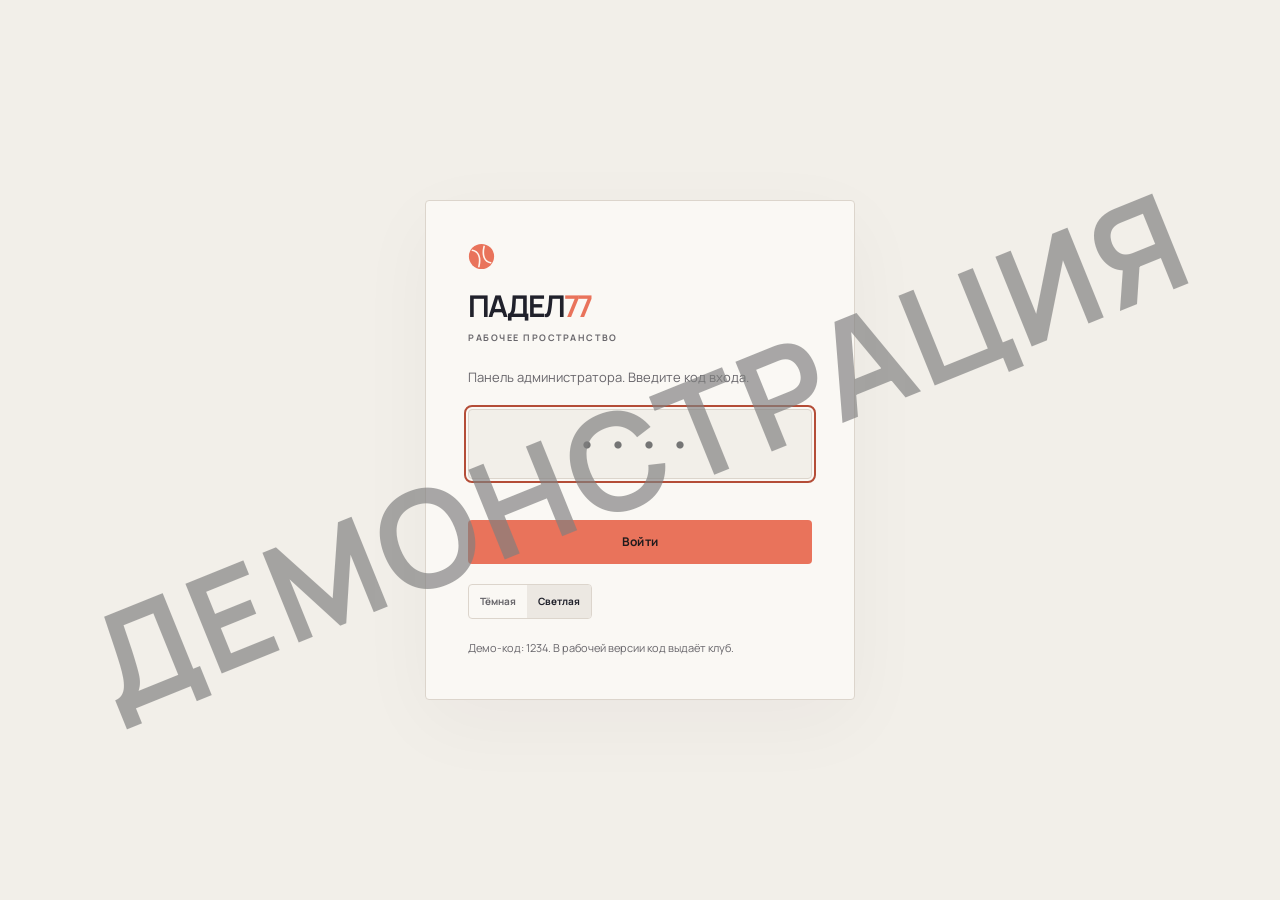
==== commit 3d9ed9e3: "Use tennis ball logo in demo admin" ====
--- a/index.html
+++ b/index.html
@@ -182,7 +182,7 @@
 <div class="demo-watermark" aria-label="Демонстрационная версия"><span>ДЕМОНСТРАЦИЯ</span></div>
 <div id="login">
   <form class="lg" id="lgForm">
-    <div class="login-mark" aria-hidden="true"><svg width="27" height="27" viewBox="0 0 30 30" fill="none" stroke="currentColor" stroke-width="2.5" stroke-linecap="round"><path d="M15 2v26M2 15h26M6 6l18 18M24 6L6 24"/></svg></div><div class="logo">ПАДЕЛ<em>77</em></div><div class="login-eyebrow">РАБОЧЕЕ ПРОСТРАНСТВО</div>
+    <div class="login-mark" aria-hidden="true"><svg width="27" height="27" viewBox="0 0 30 30" fill="none"><circle cx="15" cy="15" r="14" fill="currentColor"/><path d="M4.8 8.1c6.7 1.2 9.8 7.5 7.3 18.1M25.2 21.9c-6.7-1.2-9.8-7.5-7.3-18.1" stroke="#fff4ed" stroke-width="1.8" stroke-linecap="round"/></svg></div><div class="logo">ПАДЕЛ<em>77</em></div><div class="login-eyebrow">РАБОЧЕЕ ПРОСТРАНСТВО</div>
     <p>Панель администратора. Введите код входа.</p>
     <label for="code" hidden>Код входа</label>
     <input id="code" type="password" inputmode="numeric" maxlength="4" autocomplete="off" placeholder="••••" aria-describedby="lgErr">
@@ -197,7 +197,7 @@
   <div class="wrap">
     <header class="top">
       <div class="hrow">
-        <div class="brand"><span class="brand-icon" aria-hidden="true"><svg width="27" height="27" viewBox="0 0 30 30" fill="none" stroke="currentColor" stroke-width="2.5" stroke-linecap="round"><path d="M15 2v26M2 15h26M6 6l18 18M24 6L6 24"/></svg></span><span>ПАДЕЛ<em>77</em><small>АДМИНИСТРАТОР</small></span></div>
+        <div class="brand"><span class="brand-icon" aria-hidden="true"><svg width="27" height="27" viewBox="0 0 30 30" fill="none"><circle cx="15" cy="15" r="14" fill="currentColor"/><path d="M4.8 8.1c6.7 1.2 9.8 7.5 7.3 18.1M25.2 21.9c-6.7-1.2-9.8-7.5-7.3-18.1" stroke="#fff4ed" stroke-width="1.8" stroke-linecap="round"/></svg></span><span>ПАДЕЛ<em>77</em><small>АДМИНИСТРАТОР</small></span></div>
         <span class="clock" id="clock"></span>
         <div class="th" role="group" aria-label="Тема оформления"><button type="button" data-th="dark" aria-pressed="true">Тёмная</button><button type="button" data-th="light" aria-pressed="false">Светлая</button></div>
         <button class="btn btn-line btn-sm" id="snd" type="button" aria-pressed="true">Звук включён</button>
